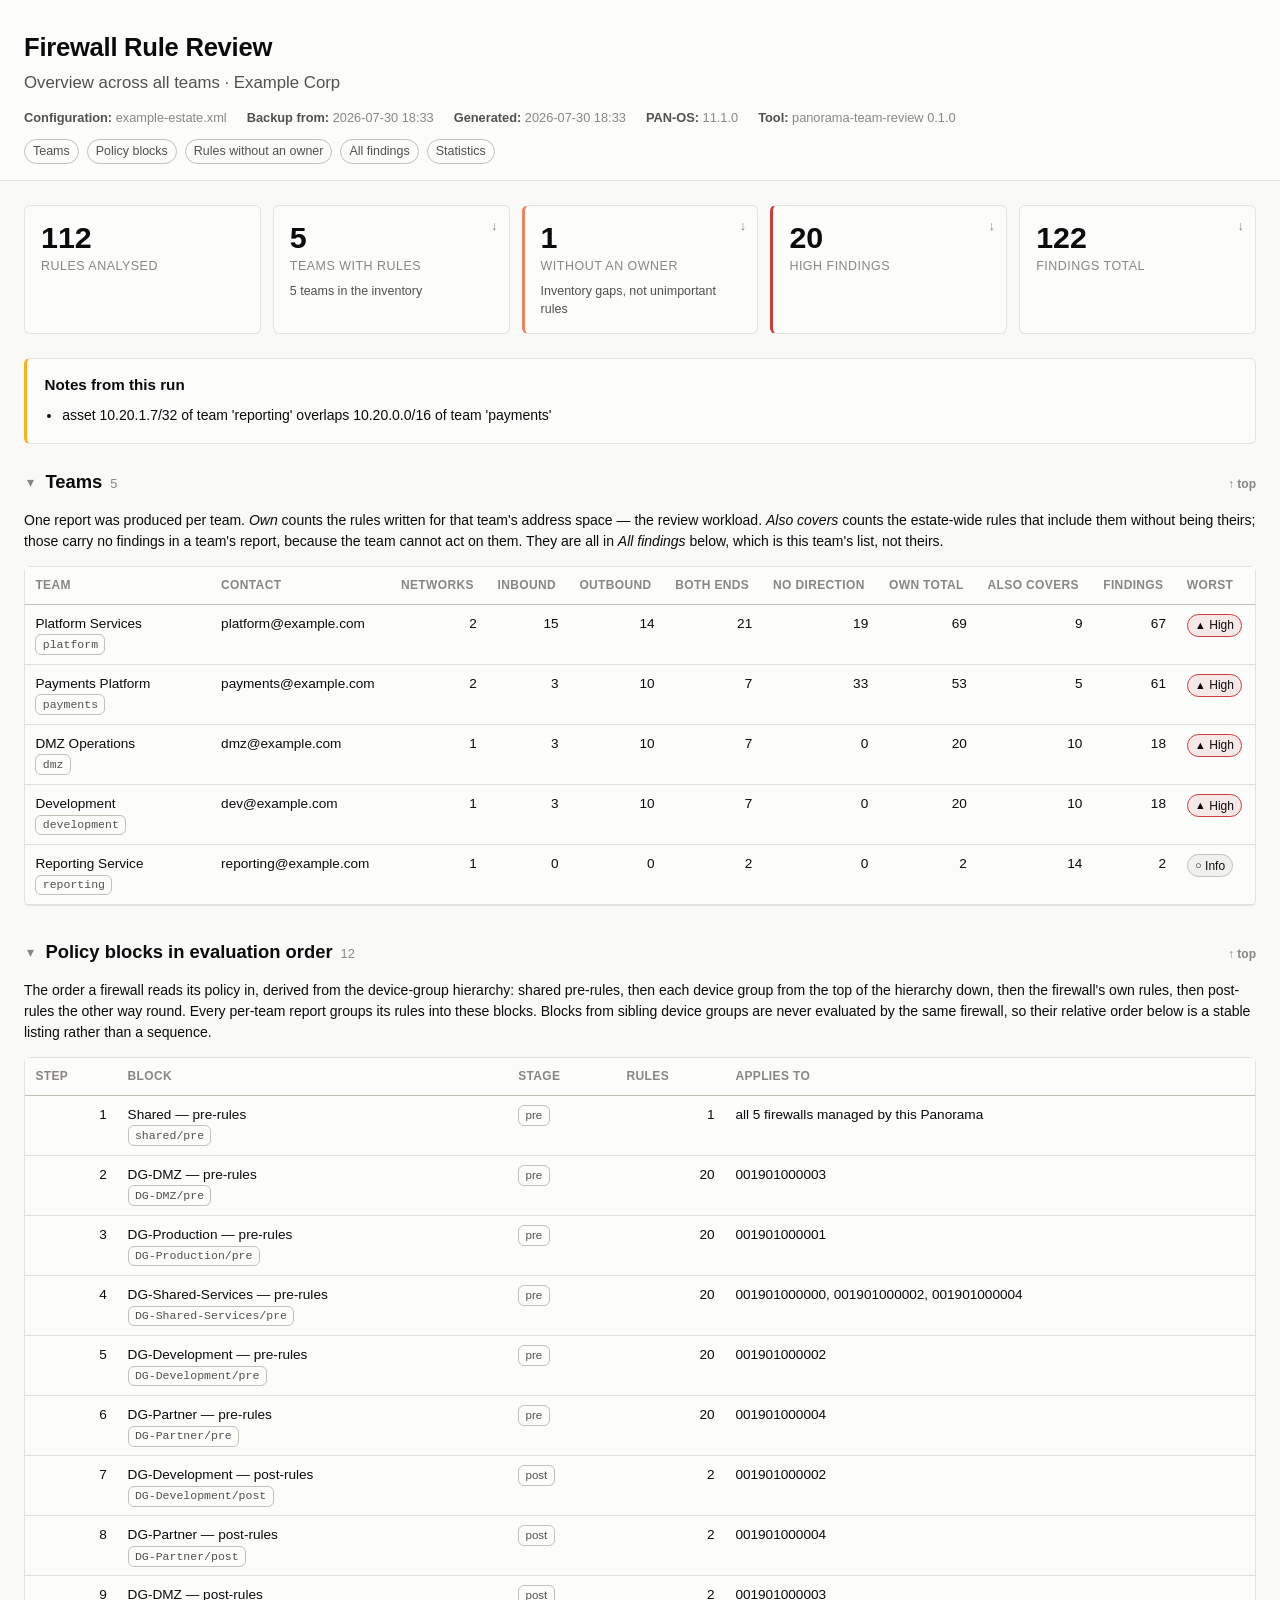
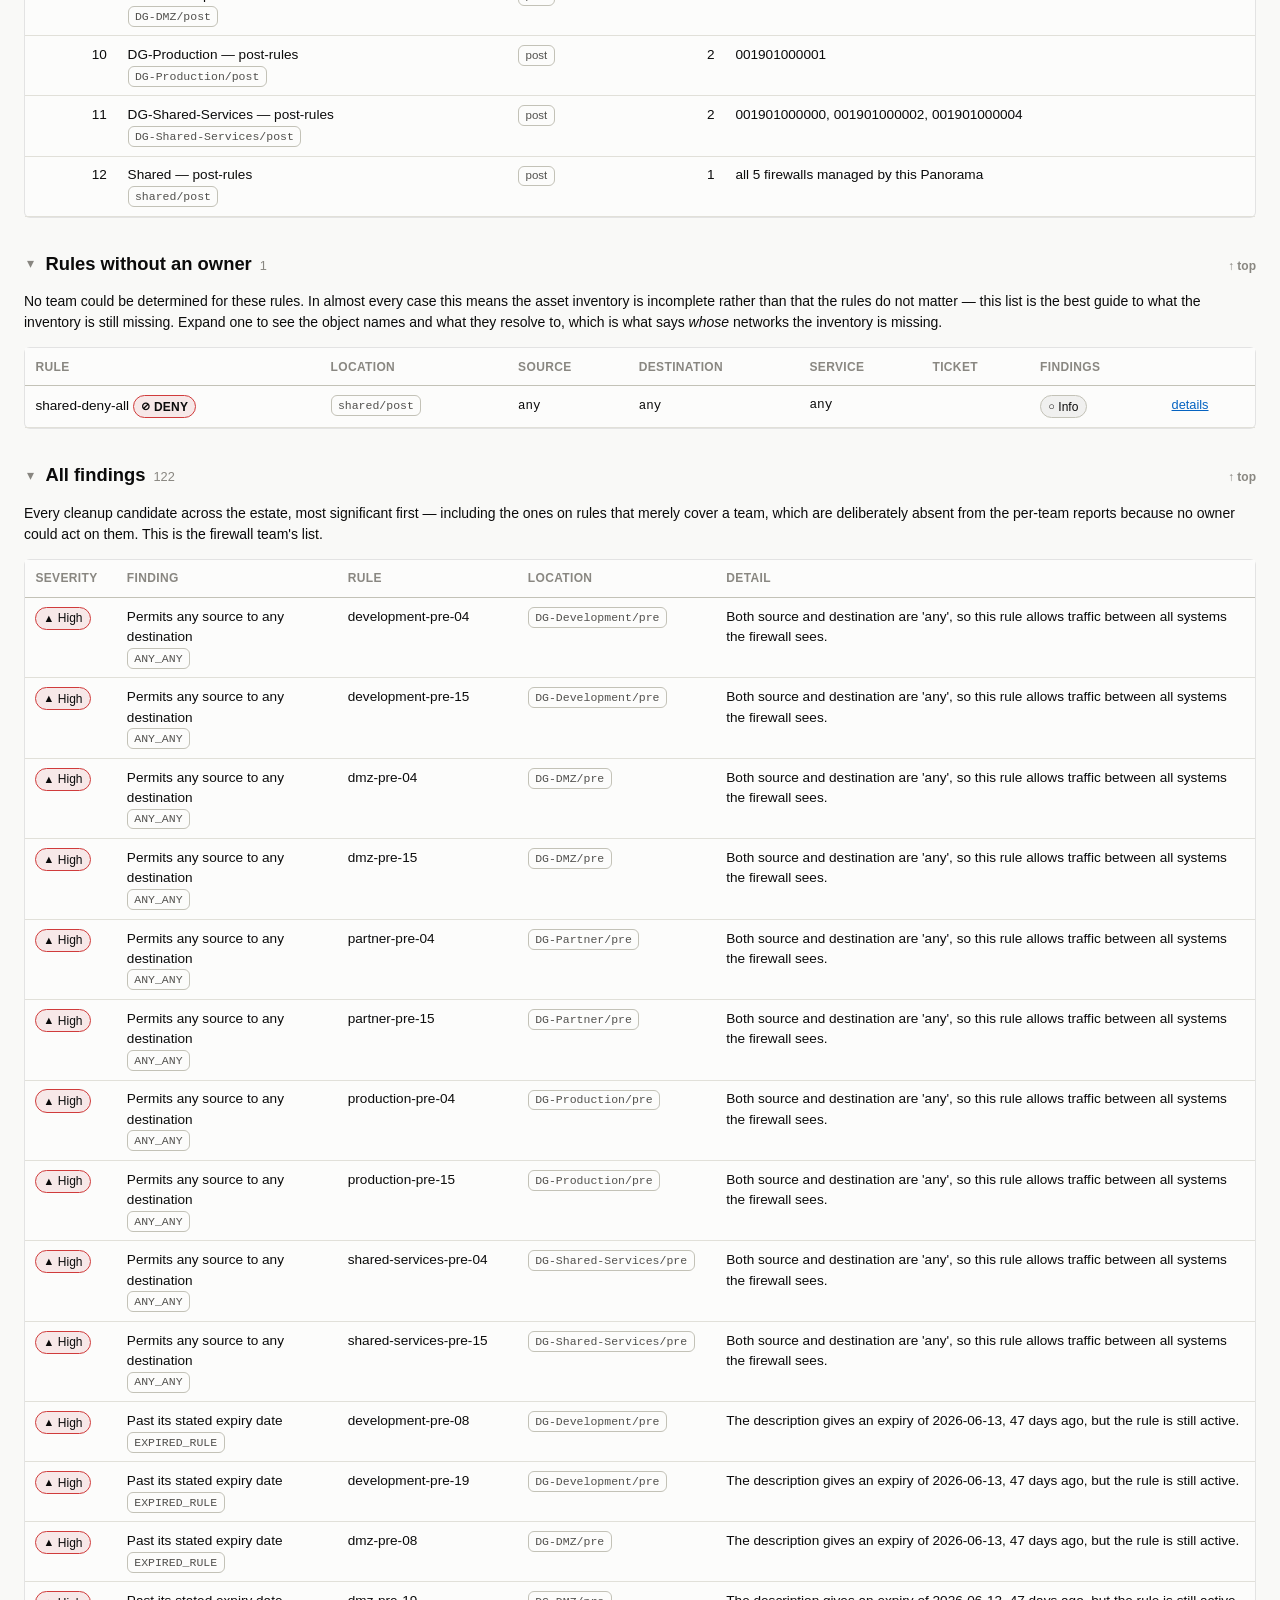
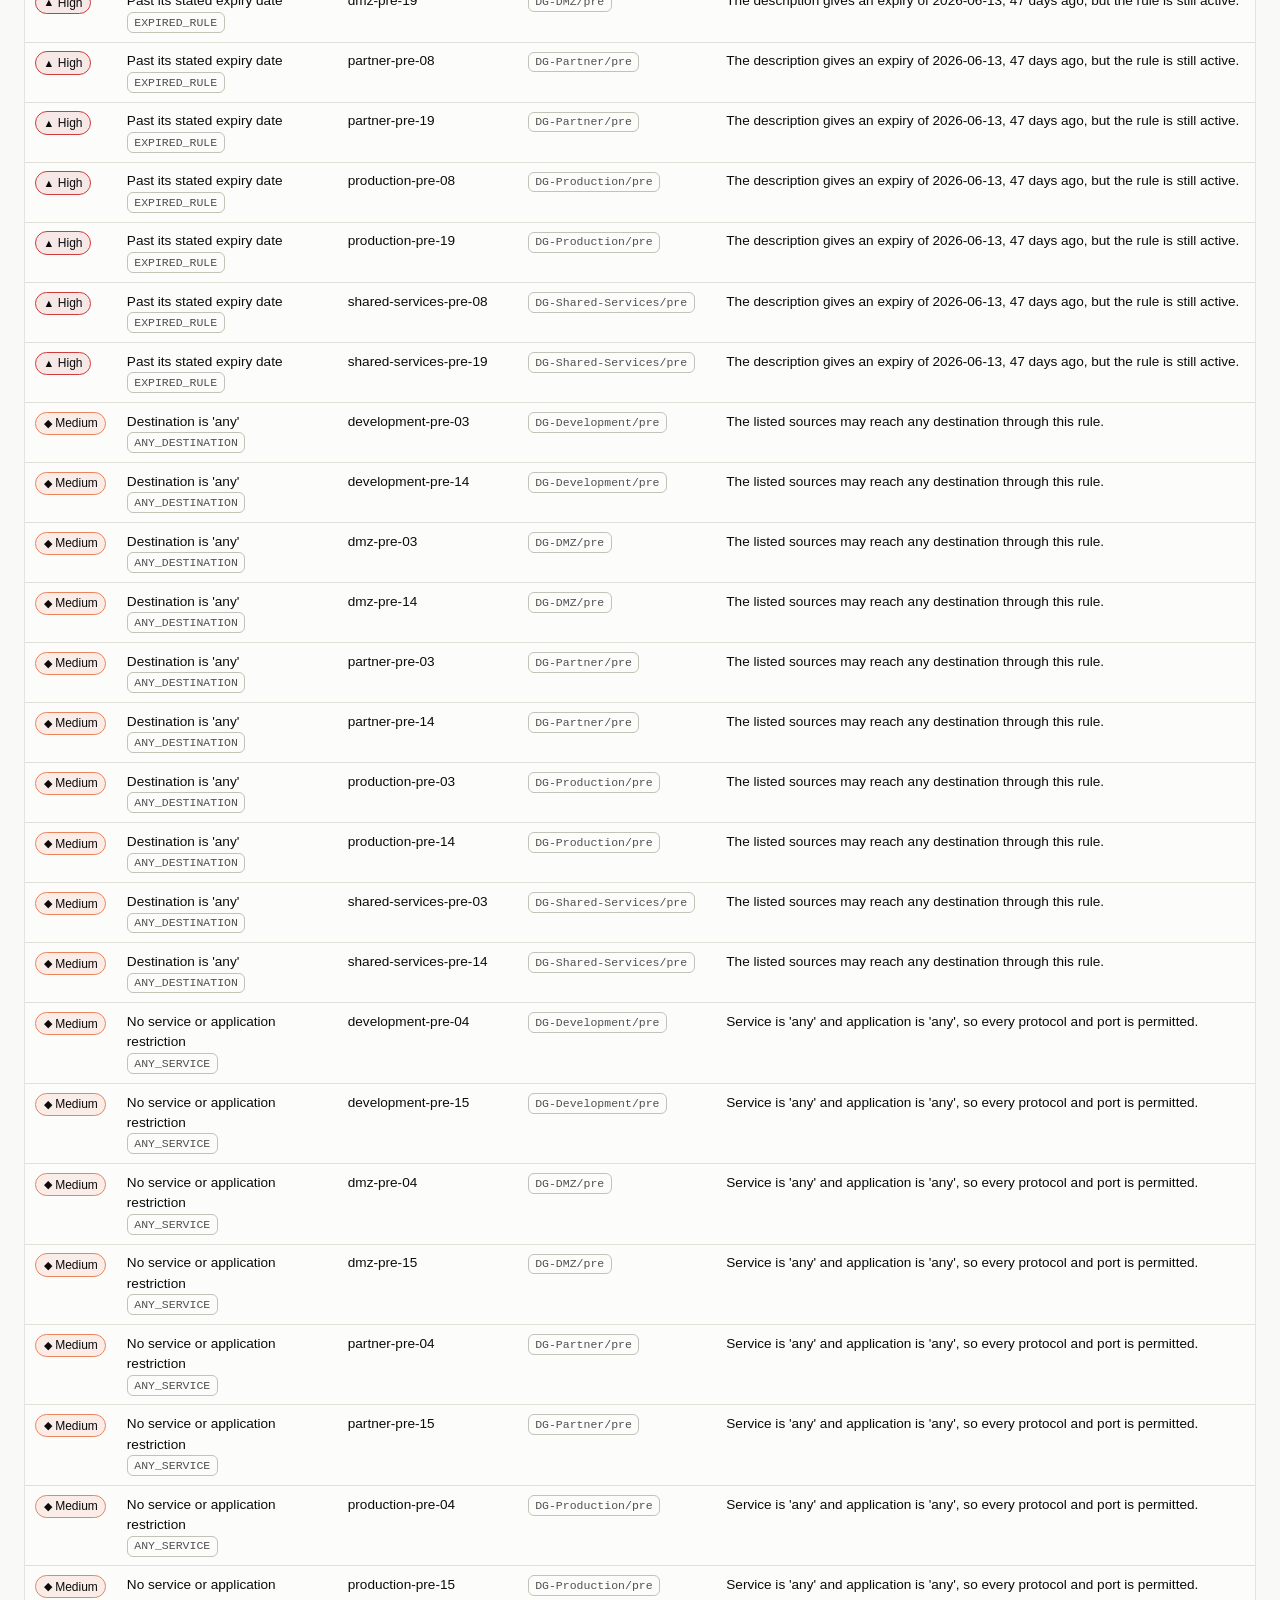
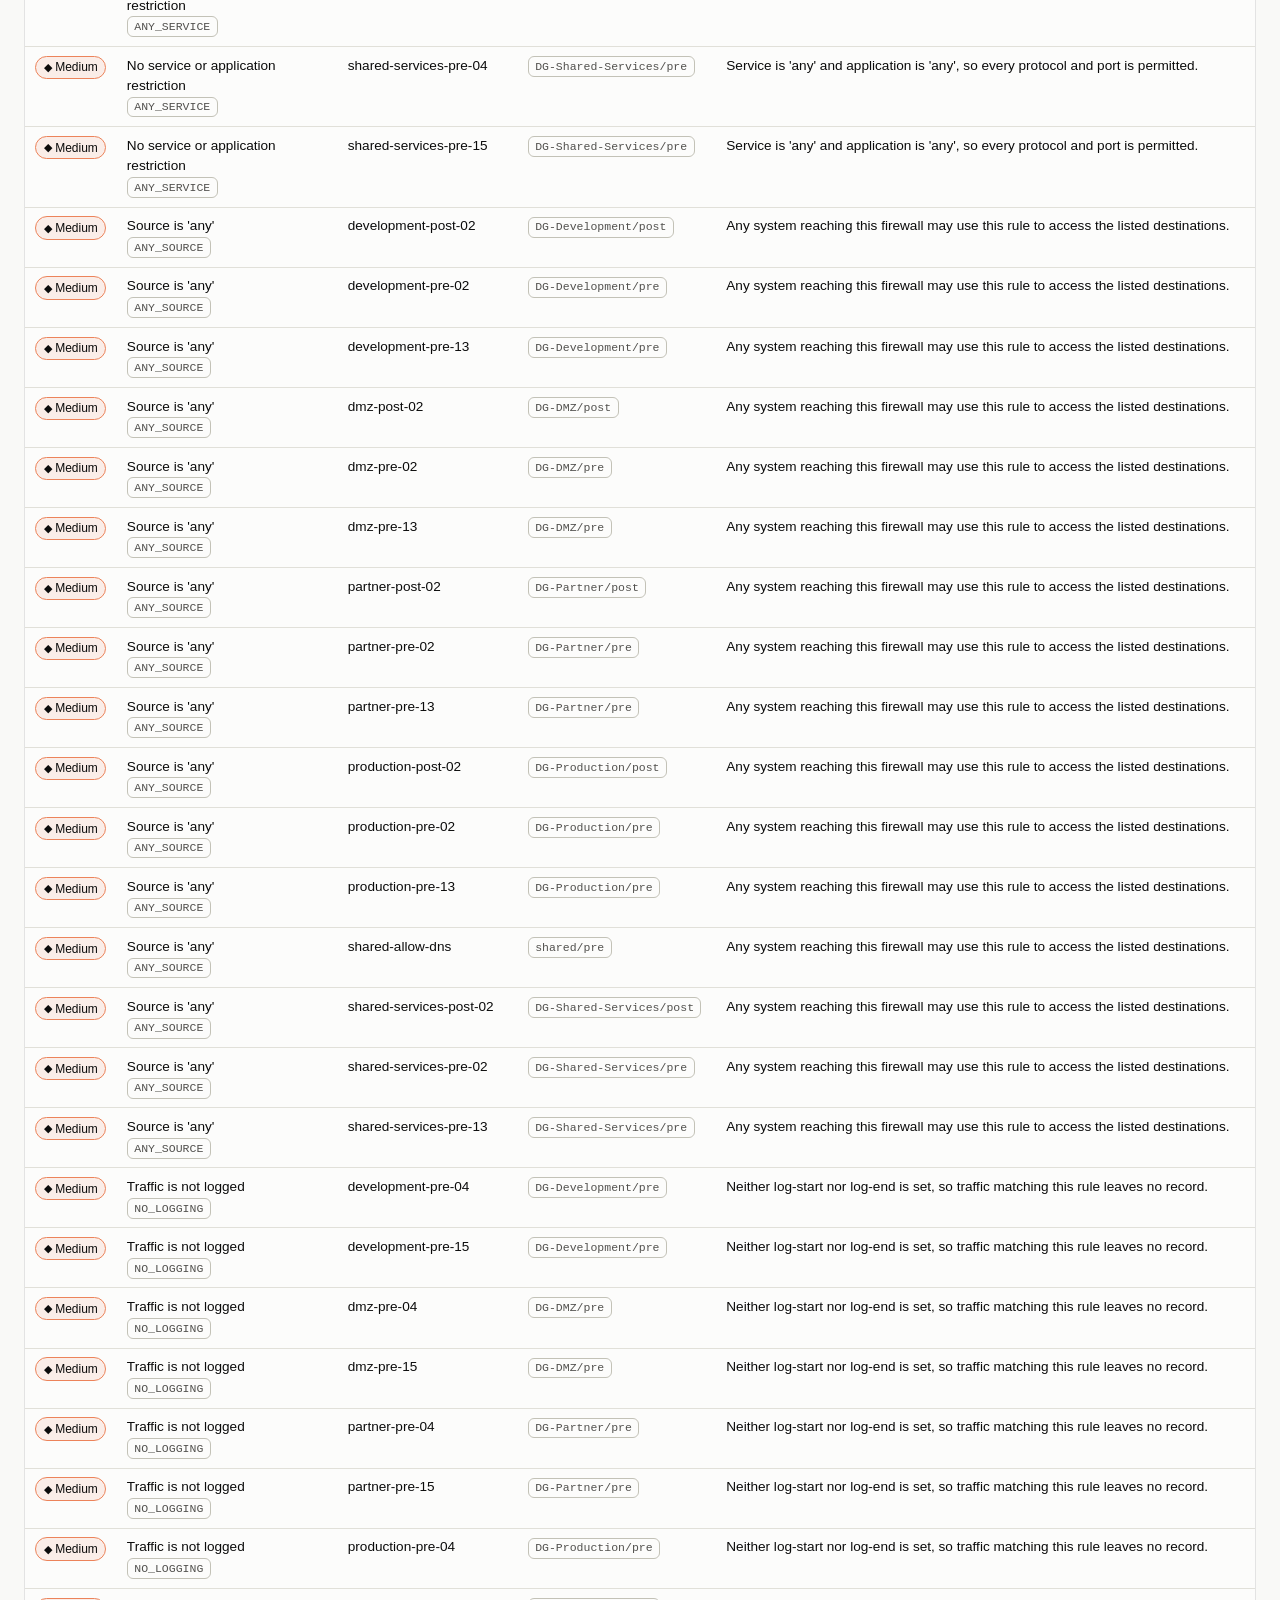
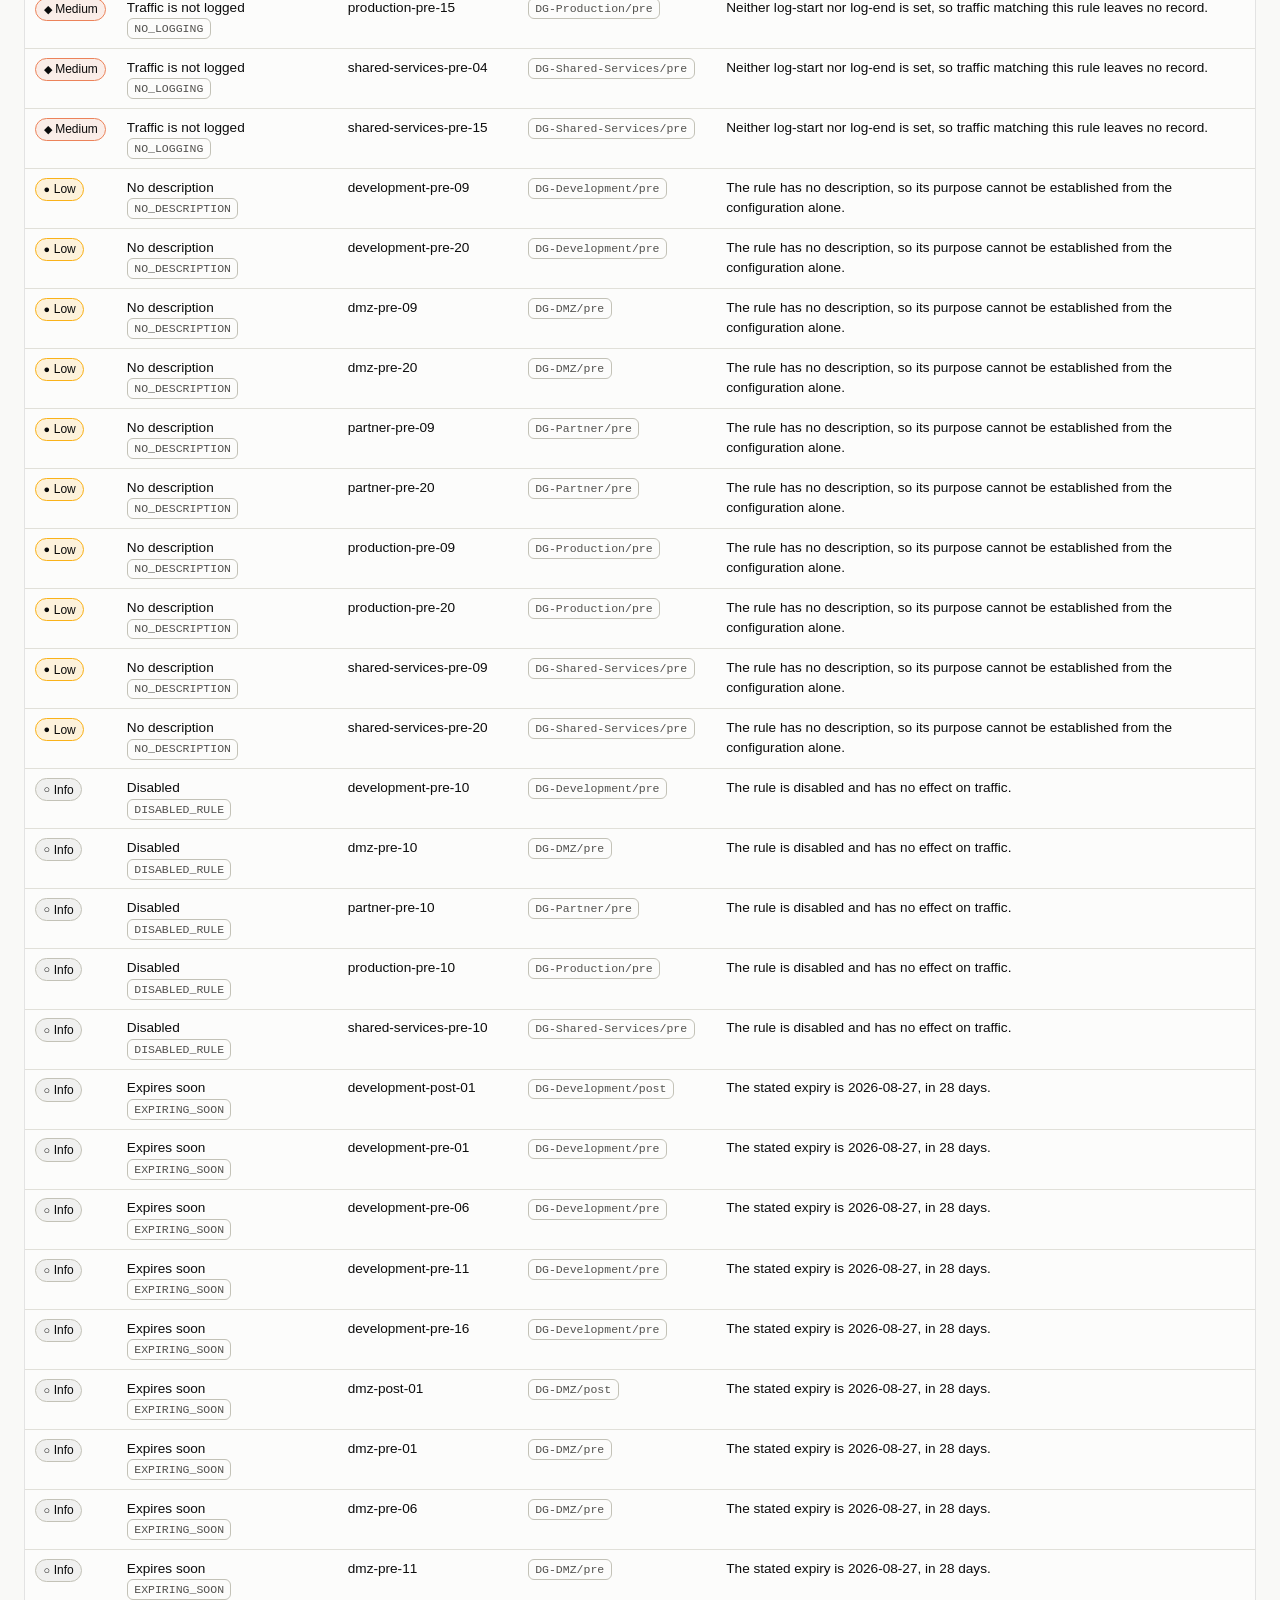
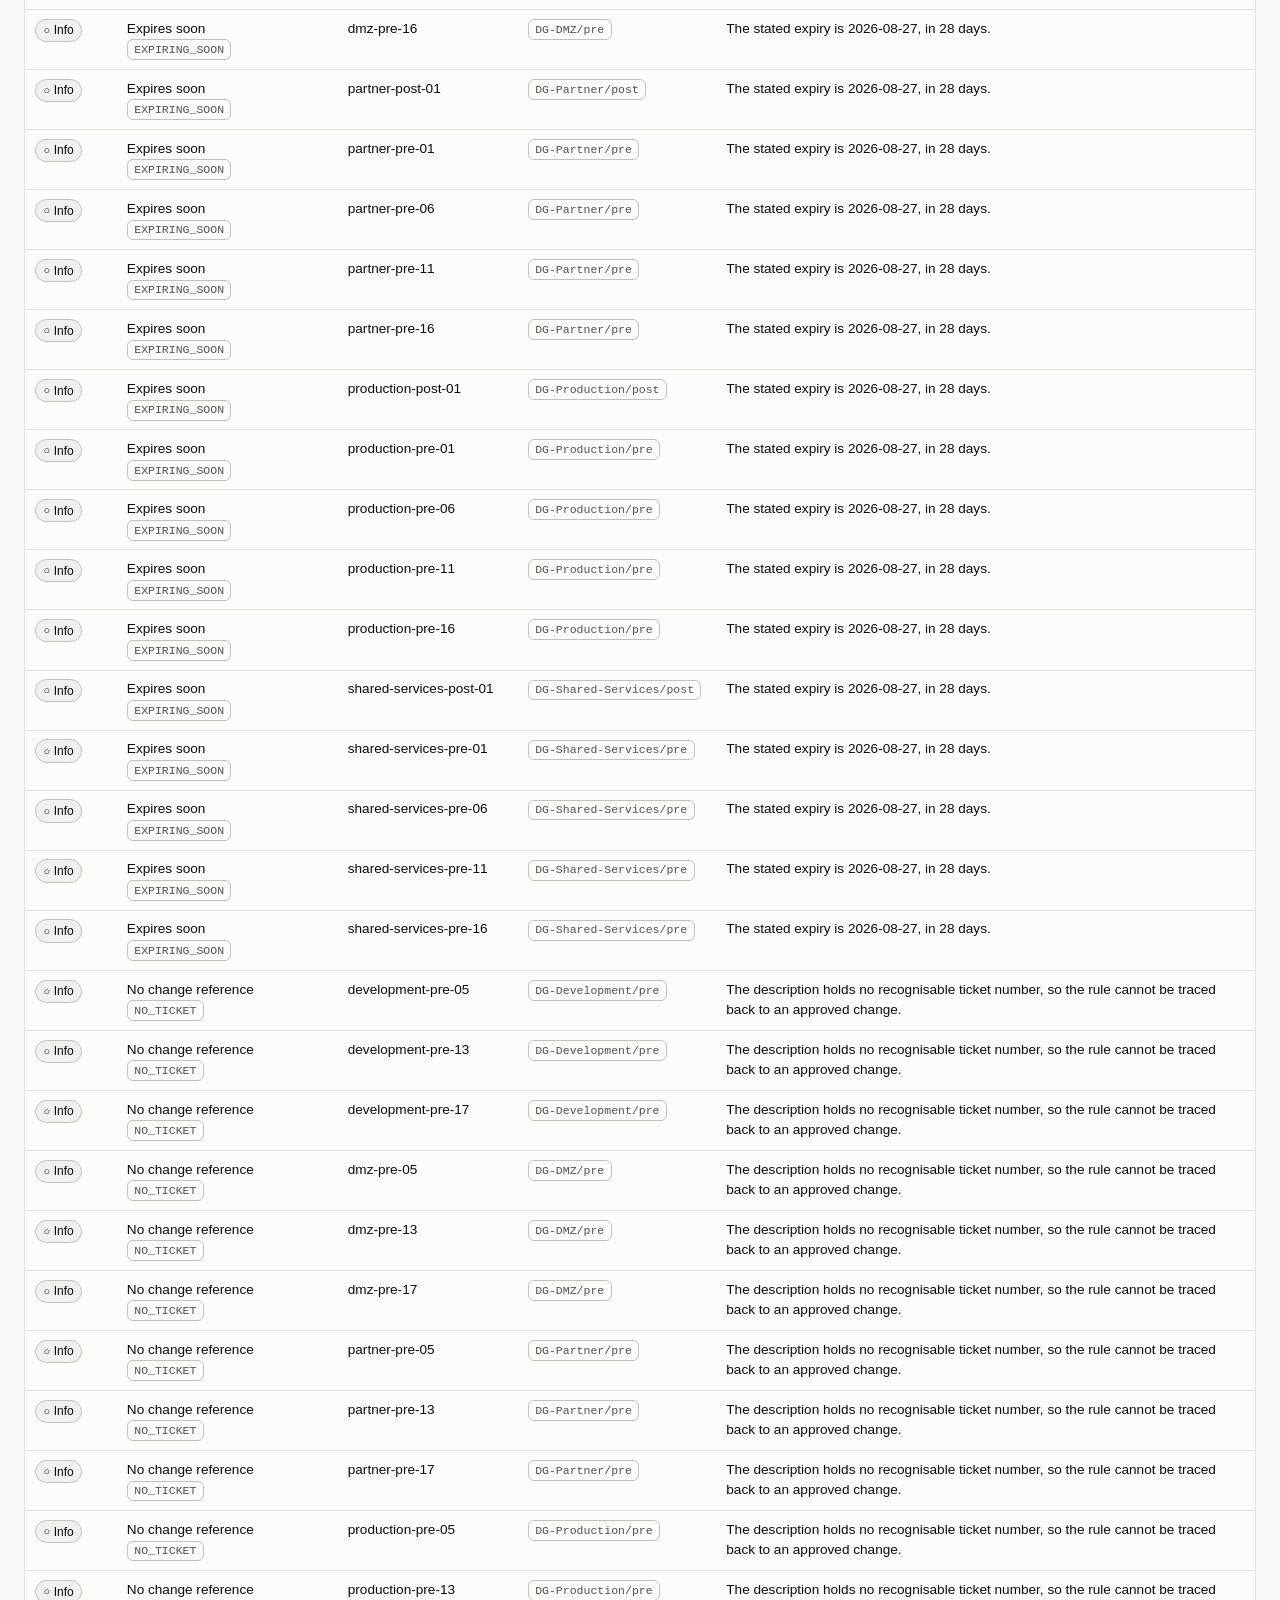
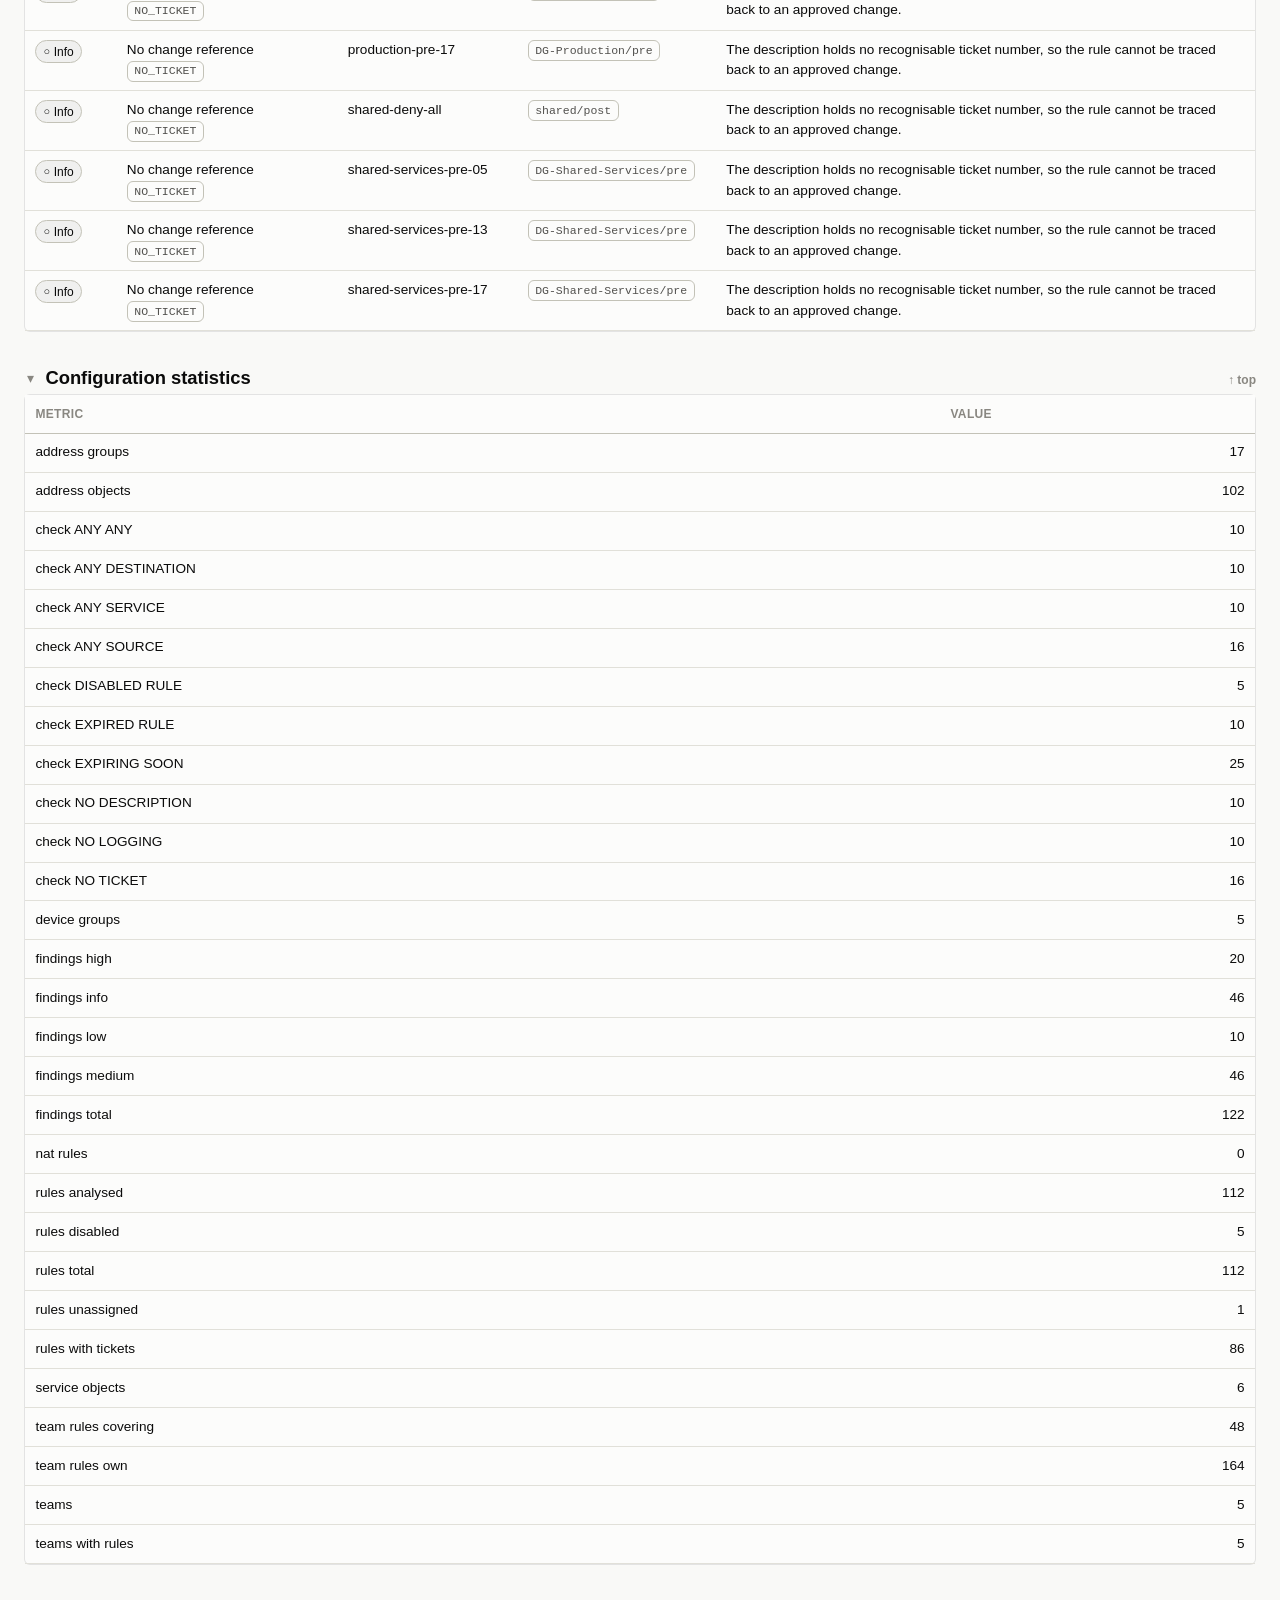
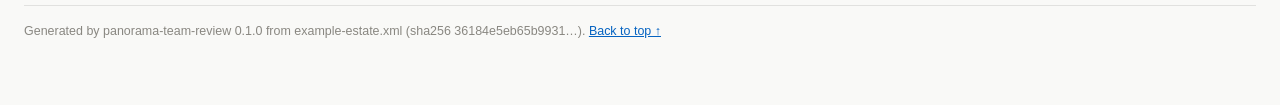
==== example/reports/00_OVERVIEW_all-teams.html @ 550eeb01 "Owner-centric firewall rule reviews from offline PAN-OS backups Firewall rule reviews fail for a pre" ====
<!doctype html>
<html lang="en">
<head>
<meta charset="utf-8">
<meta name="viewport" content="width=device-width, initial-scale=1">
<title>Firewall Rule Review — Overview across all teams</title>
<style>/* Report styling.
 *
 * Colour is used for status only, never as the sole carrier of meaning: every
 * severity and direction badge pairs its colour with an icon and a word, so the
 * report stays readable in greyscale print, in forced-colours mode, and for
 * readers with colour vision deficiency.
 *
 * Status steps and ink tokens follow a validated palette; both light and dark
 * are stepped deliberately rather than flipped.
 */

:root {
  --surface: #fcfcfb;
  --plane: #f9f9f7;
  --ink: #0b0b0b;
  --ink-secondary: #52514e;
  --ink-muted: #898781;
  --grid: #e1e0d9;
  --baseline: #c3c2b7;
  --border: rgba(11, 11, 11, 0.10);

  --status-critical: #d03b3b;
  --status-serious: #ec835a;
  --status-warning: #fab219;
  --status-good: #0ca30c;

  --tint-critical: rgba(208, 59, 59, 0.10);
  --tint-serious: rgba(236, 131, 90, 0.12);
  --tint-warning: rgba(250, 178, 25, 0.14);
  --tint-neutral: rgba(137, 135, 129, 0.10);

  --accent: #1f3864;
  --link: #0563c1;

  --radius: 6px;
  --gap: 1rem;
}

/* Dark mode is a deliberate second set of steps, not an inversion of the first.
 *
 * The same complete set is applied twice: once for viewers whose system asks
 * for dark, and once for viewers who pressed the theme button. Both must carry
 * *every* token -- an earlier version listed only the surfaces here, which left
 * the light-surface status tints on a dark background where they were nearly
 * invisible.
 *
 * The :not([data-theme="light"]) guard is what lets the button override a dark
 * system preference; without it the toggle would only work in one direction. */
@media (prefers-color-scheme: dark) {
  :root:not([data-theme="light"]) {
    --surface: #1a1a19;
    --plane: #0d0d0d;
    --ink: #ffffff;
    --ink-secondary: #c3c2b7;
    --ink-muted: #898781;
    --grid: #2c2c2a;
    --baseline: #383835;
    --border: rgba(255, 255, 255, 0.10);
    --tint-critical: rgba(208, 59, 59, 0.22);
    --tint-serious: rgba(236, 131, 90, 0.20);
    --tint-warning: rgba(250, 178, 25, 0.18);
    --tint-neutral: rgba(195, 194, 183, 0.10);
    --accent: #93b4ea;
    --link: #7fb4f5;
  }
}

:root[data-theme="dark"] {
  --surface: #1a1a19;
  --plane: #0d0d0d;
  --ink: #ffffff;
  --ink-secondary: #c3c2b7;
  --ink-muted: #898781;
  --grid: #2c2c2a;
  --baseline: #383835;
  --border: rgba(255, 255, 255, 0.10);
  --tint-critical: rgba(208, 59, 59, 0.22);
  --tint-serious: rgba(236, 131, 90, 0.20);
  --tint-warning: rgba(250, 178, 25, 0.18);
  --tint-neutral: rgba(195, 194, 183, 0.10);
  --accent: #93b4ea;
  --link: #7fb4f5;
}

* { box-sizing: border-box; }

body {
  margin: 0;
  padding: 0 0 4rem;
  background: var(--plane);
  color: var(--ink);
  font-family: -apple-system, BlinkMacSystemFont, "Segoe UI", "Noto Sans", Helvetica, Arial, sans-serif;
  font-size: 14px;
  line-height: 1.5;
}

.wrap {
  max-width: 1500px;
  margin: 0 auto;
  padding: 0 1.5rem;
}

/* --- header ------------------------------------------------------------- */

/* The header stays at the top of the window. Once a three-hundred-row table
 * has scrolled the title away there is nothing left saying whose report this
 * is, which matters most when several are open side by side. It shrinks to one
 * line as soon as the page moves, so the cost is a few pixels rather than a
 * banner permanently occupying a fifth of the screen. */
header.report {
  position: sticky;
  top: 0;
  z-index: 30;
  background: var(--surface);
  border-bottom: 1px solid var(--border);
  padding: 1.75rem 0 1rem;
  margin-bottom: 1.5rem;
  transition: padding 0.15s ease;
}

header.report h1 {
  margin: 0 0 0.25rem;
  font-size: 1.6rem;
  letter-spacing: -0.01em;
  transition: font-size 0.15s ease;
}

header.report .subject {
  font-size: 1.05rem;
  color: var(--ink-secondary);
  margin-bottom: 0.75rem;
}

header.report.compact { padding: 0.5rem 0 0.4rem; }
header.report.compact h1 { font-size: 1rem; display: inline; margin-right: 0.6rem; }
header.report.compact .subject { display: inline; font-size: 0.9rem; margin-bottom: 0; }
header.report.compact .provenance { display: none; }
header.report.compact nav.jump { margin-top: 0.35rem; }

.provenance {
  font-size: 0.8rem;
  color: var(--ink-muted);
  display: flex;
  flex-wrap: wrap;
  gap: 0.25rem 1.25rem;
}

.provenance b { font-weight: 600; color: var(--ink-secondary); }

/* --- jump navigation ----------------------------------------------------- */

nav.jump {
  display: flex;
  flex-wrap: wrap;
  gap: 0.3rem 0.5rem;
  margin-top: 0.75rem;
}

nav.jump a {
  font-size: 0.78rem;
  padding: 0.15rem 0.5rem;
  border: 1px solid var(--baseline);
  border-radius: 999px;
  text-decoration: none;
  color: var(--ink-secondary);
  white-space: nowrap;
}

nav.jump a:hover { border-color: var(--accent); color: var(--accent); }

/* Anchors have to clear the sticky header, or a jump link lands with its
 * heading hidden behind it. */
section.block, h2.part { scroll-margin-top: calc(var(--header-h, 5rem) + 1rem); }

/* --- stat tiles --------------------------------------------------------- */

.tiles {
  display: grid;
  grid-template-columns: repeat(auto-fit, minmax(150px, 1fr));
  gap: 0.75rem;
  margin-bottom: 1.5rem;
}

.tile {
  background: var(--surface);
  border: 1px solid var(--border);
  border-radius: var(--radius);
  padding: 0.9rem 1rem;
  position: relative;
  display: block;
}

/* A tile that counts something links to the section holding it. */
a.tile { text-decoration: none; color: inherit; }
a.tile:hover { border-color: var(--accent); }
a.tile:hover .value { color: var(--accent); }

.tile-go {
  position: absolute;
  top: 0.6rem;
  right: 0.7rem;
  font-size: 0.8rem;
  color: var(--ink-muted);
}

a.tile:hover .tile-go { color: var(--accent); }

.tile .value {
  font-size: 1.9rem;
  font-weight: 600;
  line-height: 1.1;
  font-variant-numeric: tabular-nums;
}

.tile .label {
  font-size: 0.78rem;
  color: var(--ink-muted);
  text-transform: uppercase;
  letter-spacing: 0.04em;
  margin-top: 0.2rem;
}

.tile .hint { font-size: 0.78rem; color: var(--ink-secondary); margin-top: 0.35rem; }
.tile.critical { border-left: 3px solid var(--status-critical); }
.tile.serious  { border-left: 3px solid var(--status-serious); }

/* --- callouts ----------------------------------------------------------- */

.callout {
  background: var(--surface);
  border: 1px solid var(--border);
  border-left: 3px solid var(--accent);
  border-radius: var(--radius);
  padding: 0.9rem 1.1rem;
  margin-bottom: 1.5rem;
}

.callout h2 { margin: 0 0 0.5rem; font-size: 0.95rem; }
.callout ul { margin: 0.3rem 0 0; padding-left: 1.1rem; }
.callout li { margin-bottom: 0.2rem; }
.callout.warn { border-left-color: var(--status-warning); }

/* --- controls ----------------------------------------------------------- */

/* Deliberately not sticky. The row worth keeping on screen while reading a
 * three-hundred-row table is the one naming the columns, not the filter box --
 * a filter is set once and then left alone, and two stacked bars eat the space
 * the table header needs. */
.controls {
  z-index: 20;
  background: var(--plane);
  padding: 0.75rem 0;
  border-bottom: 1px solid var(--border);
  display: flex;
  flex-wrap: wrap;
  gap: 0.5rem;
  align-items: center;
  margin-bottom: 1rem;
}

.controls input[type="search"] {
  flex: 1 1 260px;
  min-width: 200px;
  padding: 0.45rem 0.7rem;
  border: 1px solid var(--baseline);
  border-radius: var(--radius);
  background: var(--surface);
  color: var(--ink);
  font-size: 0.9rem;
}

.controls button {
  padding: 0.4rem 0.75rem;
  border: 1px solid var(--baseline);
  border-radius: var(--radius);
  background: var(--surface);
  color: var(--ink-secondary);
  cursor: pointer;
  font-size: 0.85rem;
}

.controls button[aria-pressed="true"] {
  background: var(--accent);
  border-color: var(--accent);
  color: #fff;
}

.controls .spacer { flex: 1 1 auto; }
.controls .count { font-size: 0.85rem; color: var(--ink-muted); }

/* --- parts -------------------------------------------------------------- */

/* The report is split into two parts that ask different things of the reader:
 * rules that are the team's to decide on, and rules that merely cover them.
 * The heading has to be unmistakably heavier than a section heading, or the
 * distinction reads as one more table among the others. */

h2.part {
  font-size: 1.35rem;
  margin: 2.5rem 0 0.15rem;
  padding-top: 1.1rem;
  border-top: 2px solid var(--baseline);
  display: flex;
  align-items: baseline;
  gap: 0.5rem;
}

p.part-lede {
  color: var(--ink-secondary);
  font-size: 0.95rem;
  margin: 0 0 1.25rem;
}

/* --- sections and tables ------------------------------------------------ */

section.block { margin-bottom: 2rem; }

section.block > h2 {
  font-size: 1.15rem;
  margin: 0 0 0.15rem;
  display: flex;
  align-items: baseline;
  gap: 0.5rem;
}

/* --- collapsible sections ------------------------------------------------ */

h2.section-head {
  display: flex;
  align-items: baseline;
  gap: 0.5rem;
  font-size: 1.15rem;
  margin: 0 0 0.15rem;
}

button.collapse {
  background: none;
  border: none;
  color: var(--ink-muted);
  cursor: pointer;
  padding: 0 0.2rem;
  font-size: 0.9rem;
  line-height: 1;
  align-self: center;
}

button.collapse:hover { color: var(--ink); }
.chevron { display: inline-block; transition: transform 0.15s ease; }
h2.section-head.collapsed .chevron { transform: rotate(-90deg); }

.section-title { flex: 0 1 auto; }

a.to-top {
  margin-left: auto;
  font-size: 0.75rem;
  color: var(--ink-muted);
  text-decoration: none;
  white-space: nowrap;
}

a.to-top:hover { color: var(--accent); }

section.block > .lede {
  color: var(--ink-secondary);
  font-size: 0.88rem;
  margin: 0 0 0.75rem;
}

.count-badge {
  font-size: 0.8rem;
  font-weight: 500;
  color: var(--ink-muted);
  font-variant-numeric: tabular-nums;
}

/* No overflow, and that is the whole point.
 *
 * `overflow-x: auto` forces `overflow-y` to `auto` as well, which makes this
 * element a scroll container -- and a sticky table header sticks to its nearest
 * scroll container, not to the window. Since this box has no height limit it
 * never scrolls vertically, so the header row had nothing to stick to and
 * scrolled away with the rest of the table. Leaving the page as the scrollport
 * is what makes the column names stay put.
 *
 * A rule table compresses to about 995px before its cells stop wrapping.
 * Narrower than that the page itself scrolls sideways, which is the deliberate
 * choice: an earlier version handed the overflow back to this element below
 * 1080px, and every reader in a half-width window or at 175% zoom lost the
 * column names without being told why. Keeping them is worth a horizontal
 * scrollbar on a window too narrow for the table anyway. */
.table-scroll {
  background: var(--surface);
  border: 1px solid var(--border);
  border-radius: var(--radius);
}

/* The asset and object lists sit above the rules, where they answer "is this
 * report even about the right networks?" -- but an inventory generated from a
 * network plan runs to hundreds of entries, and at full height it becomes a
 * wall the reader has to scroll past before reaching a single rule. Capping it
 * keeps the whole list available and the page navigable. This one *is* its own
 * scrollport, so its header sticks to the top of the box instead. */
.table-scroll.capped { max-height: 26rem; overflow-y: auto; }

/* Wide content must not push the page sideways *above* the width at which the
 * table stops fitting, so the wrapper is allowed to shrink with it. */
.wrap { min-width: 0; }

table {
  width: 100%;
  border-collapse: collapse;
  font-size: 0.85rem;
}

/* The column names follow the reader down the table. --header-h is the height
 * of the sticky page header, measured by the page itself; without the offset
 * the header row would slide underneath it. It defaults to zero so that a page
 * with no sticky header of its own -- the cross-team overview -- pins the
 * column names to the top of the window rather than to thin air. */
thead th {
  position: sticky;
  top: var(--header-h, 0px);
  z-index: 5;
  background: var(--surface);
  text-align: left;
  font-weight: 600;
  font-size: 0.75rem;
  text-transform: uppercase;
  letter-spacing: 0.03em;
  color: var(--ink-muted);
  padding: 0.6rem 0.65rem;
  border-bottom: 1px solid var(--baseline);
  /* The line and the lift both matter. `border-collapse: collapse` hands the
   * bottom border to whichever cell wins the collapse, so a scrolled-under row
   * can take it and leave the header welded to the first line of data -- which
   * is exactly how it looked. The first shadow redraws the rule unconditionally;
   * the second casts the header over the rows passing beneath it, so it reads
   * as a bar floating above the table instead of a row inside it. */
  box-shadow: 0 1px 0 var(--baseline), 0 6px 8px -6px rgba(0, 0, 0, 0.25);
  white-space: nowrap;
}

/* Inside a box that scrolls on its own -- the capped lists, and every table
 * once the viewport is too narrow for the columns -- the header sticks to that
 * box, so the page-header offset would push it down over the first rows. */
.table-scroll.capped thead th { top: 0; }

tbody td {
  padding: 0.55rem 0.65rem;
  border-bottom: 1px solid var(--grid);
  vertical-align: top;
}

tbody tr.rule-row:hover { background: var(--tint-neutral); }
tbody tr.disabled td { color: var(--ink-muted); font-style: italic; }
tbody tr.detail-row > td { background: var(--plane); padding: 0.9rem 1rem; }

/* --- policy blocks ------------------------------------------------------ */

/* Rules are grouped into the blocks the firewall evaluates as a unit, in the
 * order it evaluates them. The heading row carries the block's position, the
 * firewalls it reaches, and how many rules it holds in total -- the last one
 * being what tells a reader that rules they are not shown sit between the
 * ones they are. */

tbody tr.scope-row > td {
  background: var(--plane);
  border-top: 2px solid var(--baseline);
  border-bottom: 1px solid var(--baseline);
  padding: 0.5rem 0.65rem;
  font-size: 0.82rem;
}

tbody tr.scope-row:first-child > td { border-top: none; }

.scope-step {
  display: inline-block;
  min-width: 1.4rem;
  height: 1.4rem;
  line-height: 1.4rem;
  text-align: center;
  border-radius: 999px;
  background: var(--accent);
  color: var(--surface);
  font-size: 0.72rem;
  font-weight: 600;
  margin-right: 0.5rem;
  font-variant-numeric: tabular-nums;
}

.scope-title { font-weight: 600; margin-right: 0.6rem; }
.scope-reach { color: var(--ink-secondary); margin-right: 0.6rem; }
.scope-count { color: var(--ink-muted); font-size: 0.78rem; }

td.pos {
  color: var(--ink-muted);
  font-size: 0.78rem;
  width: 3.5rem;
}

.why {
  margin-top: 0.6rem;
  padding-top: 0.5rem;
  border-top: 1px solid var(--grid);
  font-size: 0.8rem;
  color: var(--ink-secondary);
}

td.addr, td.svc {
  font-family: ui-monospace, SFMono-Regular, "SF Mono", Menlo, Consolas, monospace;
  font-size: 0.8rem;
  max-width: 340px;
  word-break: break-word;
}

/* --- object names, addresses behind them --------------------------------- */

/* A cell of resolved addresses is unreadable to everyone outside the network
 * team and is not what a change request cites. The object name leads; the
 * addresses live in the tooltip. The dotted underline is what says a tooltip
 * is there -- without it nobody hovers. */
td.objs {
  max-width: 320px;
  word-break: break-word;
  font-size: 0.82rem;
}

.named {
  border-bottom: 1px dotted var(--baseline);
  cursor: help;
}

.named:hover { border-bottom-color: var(--accent); color: var(--accent); }

.literal {
  font-family: ui-monospace, SFMono-Regular, "SF Mono", Menlo, Consolas, monospace;
  font-size: 0.78rem;
}

.more { color: var(--ink-muted); font-size: 0.78rem; }

td.name { font-weight: 500; min-width: 180px; }
td.num { text-align: right; font-variant-numeric: tabular-nums; white-space: nowrap; }

.toggle {
  background: none;
  border: none;
  color: var(--link);
  cursor: pointer;
  padding: 0;
  font-size: 0.8rem;
  text-decoration: underline;
}

/* --- badges: colour is always paired with an icon and a word ------------- */

.badge {
  display: inline-flex;
  align-items: center;
  gap: 0.3em;
  padding: 0.1rem 0.45rem;
  border-radius: 999px;
  font-size: 0.75rem;
  font-weight: 500;
  white-space: nowrap;
  border: 1px solid transparent;
}

.badge .icon { font-size: 0.9em; line-height: 1; }

.sev-high     { background: var(--tint-critical); border-color: var(--status-critical); }
.sev-medium   { background: var(--tint-serious);  border-color: var(--status-serious); }
.sev-low      { background: var(--tint-warning);  border-color: var(--status-warning); }
.sev-info     { background: var(--tint-neutral);  border-color: var(--baseline); }

/* A rule that blocks traffic must not read like one that permits it. This is
 * the one badge that is loud on purpose. */
.action-block {
  background: var(--tint-critical);
  border-color: var(--status-critical);
  font-weight: 600;
  text-transform: uppercase;
  letter-spacing: 0.02em;
}

.dir-inbound  { background: var(--tint-neutral); border-color: var(--baseline); }
.dir-outbound { background: var(--tint-neutral); border-color: var(--baseline); }
.dir-internal { background: var(--tint-neutral); border-color: var(--baseline); }
.dir-related  { background: var(--tint-neutral); border-color: var(--baseline); }

.pill {
  display: inline-block;
  padding: 0.05rem 0.4rem;
  border: 1px solid var(--baseline);
  border-radius: var(--radius);
  font-size: 0.72rem;
  color: var(--ink-secondary);
  margin-right: 0.25rem;
  white-space: nowrap;
}

.pill.mono { font-family: ui-monospace, Menlo, Consolas, monospace; }

a { color: var(--link); }
a.ticket { font-weight: 500; white-space: nowrap; }

/* --- detail panel ------------------------------------------------------- */

.detail-grid {
  display: grid;
  grid-template-columns: repeat(auto-fit, minmax(260px, 1fr));
  gap: 0.9rem 1.5rem;
}

.detail-grid dt {
  font-size: 0.72rem;
  text-transform: uppercase;
  letter-spacing: 0.03em;
  color: var(--ink-muted);
  margin-bottom: 0.15rem;
}

.detail-grid dd {
  margin: 0 0 0.6rem;
  font-size: 0.85rem;
  word-break: break-word;
}

.detail-grid dd.mono {
  font-family: ui-monospace, Menlo, Consolas, monospace;
  font-size: 0.8rem;
}

/* A rule description is a change log, one entry per line. Collapsing the line
 * breaks makes the ticket from one entry read as though it belonged to the
 * date of the next. */
.detail-grid dd.pre { white-space: pre-wrap; }

.finding-item {
  border-left: 3px solid var(--baseline);
  padding: 0.35rem 0 0.35rem 0.7rem;
  margin-bottom: 0.5rem;
}

.finding-item.high   { border-left-color: var(--status-critical); }
.finding-item.medium { border-left-color: var(--status-serious); }
.finding-item.low    { border-left-color: var(--status-warning); }

.finding-item .rec { color: var(--ink-secondary); font-size: 0.82rem; }

.empty {
  padding: 1.1rem;
  text-align: center;
  color: var(--ink-muted);
  background: var(--surface);
  border: 1px dashed var(--baseline);
  border-radius: var(--radius);
  font-size: 0.88rem;
}

footer.report {
  margin-top: 2.5rem;
  padding-top: 1rem;
  border-top: 1px solid var(--border);
  font-size: 0.78rem;
  color: var(--ink-muted);
}

.hidden { display: none !important; }

@media print {
  .controls, .toggle { display: none !important; }
  body { background: #fff; color: #000; font-size: 10pt; }
  .table-scroll { overflow: visible; border: none; }
  tbody tr { page-break-inside: avoid; }
  section.block { page-break-before: auto; }
}
</style>
</head>
<body>
<a id="top"></a>

<header class="report" id="page-header">
  <div class="wrap">
    <h1>Firewall Rule Review</h1>
    <div class="subject">Overview across all teams · Example Corp</div>
    <div class="provenance">
      <span><b>Configuration:</b> example-estate.xml</span>
<span><b>Backup from:</b> 2026-07-30 18:33</span>      <span><b>Generated:</b> 2026-07-30 18:33</span>
<span><b>PAN-OS:</b> 11.1.0</span>      <span><b>Tool:</b> panorama-team-review 0.1.0</span>
    </div>

    <nav class="jump" aria-label="Sections of this report">
      <a href="#s-teams">Teams</a>
<a href="#s-scopes">Policy blocks</a><a href="#s-unassigned">Rules without an owner</a><a href="#s-findings">All findings</a>      <a href="#s-stats">Statistics</a>
    </nav>
  </div>
</header>

<div class="wrap">

  <div class="tiles">
    <div class="tile ">
  <div class="value">112</div>
  <div class="label">Rules analysed</div>
</div>

    <a class="tile " href="#s-teams">
  <div class="value">5</div>
  <div class="label">Teams with rules</div>
<div class="hint">5 teams in the inventory</div>  <span class="tile-go" aria-hidden="true">↓</span>
</a>

    <a class="tile serious" href="#s-unassigned">
  <div class="value">1</div>
  <div class="label">Without an owner</div>
<div class="hint">Inventory gaps, not unimportant rules</div>  <span class="tile-go" aria-hidden="true">↓</span>
</a>

    <a class="tile critical" href="#s-findings">
  <div class="value">20</div>
  <div class="label">High findings</div>
  <span class="tile-go" aria-hidden="true">↓</span>
</a>

    <a class="tile " href="#s-findings">
  <div class="value">122</div>
  <div class="label">Findings total</div>
  <span class="tile-go" aria-hidden="true">↓</span>
</a>

  </div>

  <div class="callout warn">
    <h2>Notes from this run</h2>
    <ul><li>asset 10.20.1.7/32 of team &#39;reporting&#39; overlaps 10.20.0.0/16 of team &#39;payments&#39;</li></ul>
  </div>

  <section class="block" id="s-teams">
    <h2 class="section-head">
  <button class="collapse" data-collapse="teams" aria-expanded="true"
          aria-controls="s-teams" title="Collapse or expand this section">
    <span class="chevron" aria-hidden="true">▾</span>
  </button>
  <span class="section-title">Teams</span>
<span class="count-badge">5</span>  <a class="to-top" href="#top" title="Back to the top of the report">↑ top</a>
</h2>

    <div class="collapsible" data-body="teams">
      <p class="lede">
        One report was produced per team. <em>Own</em> counts the rules written for that team's
        address space — the review workload. <em>Also covers</em> counts the estate-wide rules that
        include them without being theirs; those carry no findings in a team's report, because the
        team cannot act on them. They are all in <em>All findings</em> below, which is this team's
        list, not theirs.
      </p>
      <div class="table-scroll">
        <table>
          <thead><tr>
            <th>Team</th><th>Contact</th><th>Networks</th>
            <th class="num">Inbound</th><th class="num">Outbound</th><th class="num">Both ends</th>
            <th class="num">No direction</th><th class="num">Own total</th>
            <th class="num">Also covers</th><th class="num">Findings</th><th>Worst</th>
          </tr></thead>
          <tbody>
            <tr>
              <td class="name">Platform Services<br><span class="pill mono">platform</span></td>
              <td>platform@example.com</td>
              <td class="num">2</td>
              <td class="num">15</td>
              <td class="num">14</td>
              <td class="num">21</td>
              <td class="num">19</td>
              <td class="num">69</td>
              <td class="num">9</td>
              <td class="num">67</td>
              <td><span class="badge sev-high"><span class="icon" aria-hidden="true">▲</span>High</span>              </td>
            </tr>
            <tr>
              <td class="name">Payments Platform<br><span class="pill mono">payments</span></td>
              <td>payments@example.com</td>
              <td class="num">2</td>
              <td class="num">3</td>
              <td class="num">10</td>
              <td class="num">7</td>
              <td class="num">33</td>
              <td class="num">53</td>
              <td class="num">5</td>
              <td class="num">61</td>
              <td><span class="badge sev-high"><span class="icon" aria-hidden="true">▲</span>High</span>              </td>
            </tr>
            <tr>
              <td class="name">DMZ Operations<br><span class="pill mono">dmz</span></td>
              <td>dmz@example.com</td>
              <td class="num">1</td>
              <td class="num">3</td>
              <td class="num">10</td>
              <td class="num">7</td>
              <td class="num">0</td>
              <td class="num">20</td>
              <td class="num">10</td>
              <td class="num">18</td>
              <td><span class="badge sev-high"><span class="icon" aria-hidden="true">▲</span>High</span>              </td>
            </tr>
            <tr>
              <td class="name">Development<br><span class="pill mono">development</span></td>
              <td>dev@example.com</td>
              <td class="num">1</td>
              <td class="num">3</td>
              <td class="num">10</td>
              <td class="num">7</td>
              <td class="num">0</td>
              <td class="num">20</td>
              <td class="num">10</td>
              <td class="num">18</td>
              <td><span class="badge sev-high"><span class="icon" aria-hidden="true">▲</span>High</span>              </td>
            </tr>
            <tr>
              <td class="name">Reporting Service<br><span class="pill mono">reporting</span></td>
              <td>reporting@example.com</td>
              <td class="num">1</td>
              <td class="num">0</td>
              <td class="num">0</td>
              <td class="num">2</td>
              <td class="num">0</td>
              <td class="num">2</td>
              <td class="num">14</td>
              <td class="num">2</td>
              <td><span class="badge sev-info"><span class="icon" aria-hidden="true">○</span>Info</span>              </td>
            </tr>
          </tbody>
        </table>
      </div>
    </div>
  </section>

  <section class="block" id="s-scopes">
    <h2 class="section-head">
  <button class="collapse" data-collapse="scopes" aria-expanded="true"
          aria-controls="s-scopes" title="Collapse or expand this section">
    <span class="chevron" aria-hidden="true">▾</span>
  </button>
  <span class="section-title">Policy blocks in evaluation order</span>
<span class="count-badge">12</span>  <a class="to-top" href="#top" title="Back to the top of the report">↑ top</a>
</h2>

    <div class="collapsible" data-body="scopes">
      <p class="lede">
        The order a firewall reads its policy in, derived from the device-group hierarchy: shared
        pre-rules, then each device group from the top of the hierarchy down, then the firewall's
        own rules, then post-rules the other way round. Every per-team report groups its rules into
        these blocks. Blocks from sibling device groups are never evaluated by the same firewall,
        so their relative order below is a stable listing rather than a sequence.
      </p>
      <div class="table-scroll">
        <table>
          <thead><tr><th class="num">Step</th><th>Block</th><th>Stage</th><th class="num">Rules</th><th>Applies to</th></tr></thead>
          <tbody>
            <tr>
              <td class="num">1</td>
              <td class="name">Shared — pre-rules<br><span class="pill mono">shared/pre</span></td>
              <td><span class="pill">pre</span></td>
              <td class="num">1</td>
              <td>all 5 firewalls managed by this Panorama</td>
            </tr>
            <tr>
              <td class="num">2</td>
              <td class="name">DG-DMZ — pre-rules<br><span class="pill mono">DG-DMZ/pre</span></td>
              <td><span class="pill">pre</span></td>
              <td class="num">20</td>
              <td>001901000003</td>
            </tr>
            <tr>
              <td class="num">3</td>
              <td class="name">DG-Production — pre-rules<br><span class="pill mono">DG-Production/pre</span></td>
              <td><span class="pill">pre</span></td>
              <td class="num">20</td>
              <td>001901000001</td>
            </tr>
            <tr>
              <td class="num">4</td>
              <td class="name">DG-Shared-Services — pre-rules<br><span class="pill mono">DG-Shared-Services/pre</span></td>
              <td><span class="pill">pre</span></td>
              <td class="num">20</td>
              <td>001901000000, 001901000002, 001901000004</td>
            </tr>
            <tr>
              <td class="num">5</td>
              <td class="name">DG-Development — pre-rules<br><span class="pill mono">DG-Development/pre</span></td>
              <td><span class="pill">pre</span></td>
              <td class="num">20</td>
              <td>001901000002</td>
            </tr>
            <tr>
              <td class="num">6</td>
              <td class="name">DG-Partner — pre-rules<br><span class="pill mono">DG-Partner/pre</span></td>
              <td><span class="pill">pre</span></td>
              <td class="num">20</td>
              <td>001901000004</td>
            </tr>
            <tr>
              <td class="num">7</td>
              <td class="name">DG-Development — post-rules<br><span class="pill mono">DG-Development/post</span></td>
              <td><span class="pill">post</span></td>
              <td class="num">2</td>
              <td>001901000002</td>
            </tr>
            <tr>
              <td class="num">8</td>
              <td class="name">DG-Partner — post-rules<br><span class="pill mono">DG-Partner/post</span></td>
              <td><span class="pill">post</span></td>
              <td class="num">2</td>
              <td>001901000004</td>
            </tr>
            <tr>
              <td class="num">9</td>
              <td class="name">DG-DMZ — post-rules<br><span class="pill mono">DG-DMZ/post</span></td>
              <td><span class="pill">post</span></td>
              <td class="num">2</td>
              <td>001901000003</td>
            </tr>
            <tr>
              <td class="num">10</td>
              <td class="name">DG-Production — post-rules<br><span class="pill mono">DG-Production/post</span></td>
              <td><span class="pill">post</span></td>
              <td class="num">2</td>
              <td>001901000001</td>
            </tr>
            <tr>
              <td class="num">11</td>
              <td class="name">DG-Shared-Services — post-rules<br><span class="pill mono">DG-Shared-Services/post</span></td>
              <td><span class="pill">post</span></td>
              <td class="num">2</td>
              <td>001901000000, 001901000002, 001901000004</td>
            </tr>
            <tr>
              <td class="num">12</td>
              <td class="name">Shared — post-rules<br><span class="pill mono">shared/post</span></td>
              <td><span class="pill">post</span></td>
              <td class="num">1</td>
              <td>all 5 firewalls managed by this Panorama</td>
            </tr>
          </tbody>
        </table>
      </div>
    </div>
  </section>

  <section class="block" id="s-unassigned">
    <h2 class="section-head">
  <button class="collapse" data-collapse="unassigned" aria-expanded="true"
          aria-controls="s-unassigned" title="Collapse or expand this section">
    <span class="chevron" aria-hidden="true">▾</span>
  </button>
  <span class="section-title">Rules without an owner</span>
<span class="count-badge">1</span>  <a class="to-top" href="#top" title="Back to the top of the report">↑ top</a>
</h2>

    <div class="collapsible" data-body="unassigned">
      <p class="lede">
        No team could be determined for these rules. In almost every case this means the asset
        inventory is incomplete rather than that the rules do not matter — this list is the best
        guide to what the inventory is still missing. Expand one to see the object names and what
        they resolve to, which is what says <em>whose</em> networks the inventory is missing.
      </p>
      <div class="table-scroll">
        <table>
          <thead><tr>
            <th>Rule</th><th>Location</th><th>Source</th><th>Destination</th>
            <th>Service</th><th>Ticket</th><th>Findings</th><th></th>
          </tr></thead>
          <tbody>
            <tr class="rule-row" data-index="u0">
              <td class="name">shared-deny-all <span class="badge action-block"><span class="icon" aria-hidden="true">⊘</span>deny</span>              </td>
              <td><span class="pill mono">shared/post</span></td>
              <td class="objs"><span class="literal">any</span></td>
              <td class="objs"><span class="literal">any</span></td>
              <td class="svc">any</td>
              <td></td>
              <td><span class="badge sev-info"><span class="icon" aria-hidden="true">○</span>Info</span> </td>
              <td><button class="toggle" data-toggle="u0" aria-expanded="false">details</button></td>
            </tr>
            <tr class="detail-row hidden" data-detail="u0">
              <td colspan="8"><dl class="detail-grid">
  <div>
    <dt>Source objects</dt>
    <dd class="mono">any</dd>
    <dt>Source resolves to</dt>
    <dd class="mono">any</dd>
  </div>
  <div>
    <dt>Destination objects</dt>
    <dd class="mono">any</dd>
    <dt>Destination resolves to</dt>
    <dd class="mono">any</dd>
  </div>
  <div>
    <dt>Zones</dt>
    <dd class="mono">any &rarr; any</dd>
    <dt>Service / ports</dt>
    <dd class="mono">any</dd>
    <dt>Applications</dt>
    <dd class="mono">any</dd>
  </div>
  <div>
    <dt>Action</dt>
    <dd><span class="badge action-block"><span class="icon" aria-hidden="true">⊘</span>deny</span> traffic does not pass</dd>
    <dt>Logging</dt>
    <dd>enabled</dd>
    <dt>Where it sits</dt>
    <dd>shared/post, position 1</dd>
  </div>
</dl>

<dl class="detail-grid"><div style="grid-column: 1 / -1">
  <dt>Description as configured</dt><dd class="pre">Explicit catch-all deny</dd>
</div></dl>



<div style="margin-top:0.6rem">
  <div class="finding-item info">
    <span class="badge sev-info"><span class="icon" aria-hidden="true">○</span>Info</span> <strong>No change reference</strong>
    <span class="pill mono">NO_TICKET</span>
    <div>The description holds no recognisable ticket number, so the rule cannot be traced back to an approved change.</div>
<div class="rec">Suggested action: Add the ticket reference to the description.</div>  </div>
</div>

</td>
            </tr>
          </tbody>
        </table>
      </div>
    </div>
  </section>

  <section class="block" id="s-findings">
    <h2 class="section-head">
  <button class="collapse" data-collapse="findings" aria-expanded="true"
          aria-controls="s-findings" title="Collapse or expand this section">
    <span class="chevron" aria-hidden="true">▾</span>
  </button>
  <span class="section-title">All findings</span>
<span class="count-badge">122</span>  <a class="to-top" href="#top" title="Back to the top of the report">↑ top</a>
</h2>

    <div class="collapsible" data-body="findings">
      <p class="lede">
        Every cleanup candidate across the estate, most significant first — including the ones on
        rules that merely cover a team, which are deliberately absent from the per-team reports
        because no owner could act on them. This is the firewall team's list.
      </p>
      <div class="table-scroll">
        <table>
          <thead><tr><th>Severity</th><th>Finding</th><th>Rule</th><th>Location</th><th>Detail</th></tr></thead>
          <tbody>
            <tr>
              <td><span class="badge sev-high"><span class="icon" aria-hidden="true">▲</span>High</span></td>
              <td>Permits any source to any destination<br><span class="pill mono">ANY_ANY</span></td>
              <td class="name">development-pre-04</td>
              <td><span class="pill mono">DG-Development/pre</span></td>
              <td>Both source and destination are &#39;any&#39;, so this rule allows traffic between all systems the firewall sees.</td>
            </tr>
            <tr>
              <td><span class="badge sev-high"><span class="icon" aria-hidden="true">▲</span>High</span></td>
              <td>Permits any source to any destination<br><span class="pill mono">ANY_ANY</span></td>
              <td class="name">development-pre-15</td>
              <td><span class="pill mono">DG-Development/pre</span></td>
              <td>Both source and destination are &#39;any&#39;, so this rule allows traffic between all systems the firewall sees.</td>
            </tr>
            <tr>
              <td><span class="badge sev-high"><span class="icon" aria-hidden="true">▲</span>High</span></td>
              <td>Permits any source to any destination<br><span class="pill mono">ANY_ANY</span></td>
              <td class="name">dmz-pre-04</td>
              <td><span class="pill mono">DG-DMZ/pre</span></td>
              <td>Both source and destination are &#39;any&#39;, so this rule allows traffic between all systems the firewall sees.</td>
            </tr>
            <tr>
              <td><span class="badge sev-high"><span class="icon" aria-hidden="true">▲</span>High</span></td>
              <td>Permits any source to any destination<br><span class="pill mono">ANY_ANY</span></td>
              <td class="name">dmz-pre-15</td>
              <td><span class="pill mono">DG-DMZ/pre</span></td>
              <td>Both source and destination are &#39;any&#39;, so this rule allows traffic between all systems the firewall sees.</td>
            </tr>
            <tr>
              <td><span class="badge sev-high"><span class="icon" aria-hidden="true">▲</span>High</span></td>
              <td>Permits any source to any destination<br><span class="pill mono">ANY_ANY</span></td>
              <td class="name">partner-pre-04</td>
              <td><span class="pill mono">DG-Partner/pre</span></td>
              <td>Both source and destination are &#39;any&#39;, so this rule allows traffic between all systems the firewall sees.</td>
            </tr>
            <tr>
              <td><span class="badge sev-high"><span class="icon" aria-hidden="true">▲</span>High</span></td>
              <td>Permits any source to any destination<br><span class="pill mono">ANY_ANY</span></td>
              <td class="name">partner-pre-15</td>
              <td><span class="pill mono">DG-Partner/pre</span></td>
              <td>Both source and destination are &#39;any&#39;, so this rule allows traffic between all systems the firewall sees.</td>
            </tr>
            <tr>
              <td><span class="badge sev-high"><span class="icon" aria-hidden="true">▲</span>High</span></td>
              <td>Permits any source to any destination<br><span class="pill mono">ANY_ANY</span></td>
              <td class="name">production-pre-04</td>
              <td><span class="pill mono">DG-Production/pre</span></td>
              <td>Both source and destination are &#39;any&#39;, so this rule allows traffic between all systems the firewall sees.</td>
            </tr>
            <tr>
              <td><span class="badge sev-high"><span class="icon" aria-hidden="true">▲</span>High</span></td>
              <td>Permits any source to any destination<br><span class="pill mono">ANY_ANY</span></td>
              <td class="name">production-pre-15</td>
              <td><span class="pill mono">DG-Production/pre</span></td>
              <td>Both source and destination are &#39;any&#39;, so this rule allows traffic between all systems the firewall sees.</td>
            </tr>
            <tr>
              <td><span class="badge sev-high"><span class="icon" aria-hidden="true">▲</span>High</span></td>
              <td>Permits any source to any destination<br><span class="pill mono">ANY_ANY</span></td>
              <td class="name">shared-services-pre-04</td>
              <td><span class="pill mono">DG-Shared-Services/pre</span></td>
              <td>Both source and destination are &#39;any&#39;, so this rule allows traffic between all systems the firewall sees.</td>
            </tr>
            <tr>
              <td><span class="badge sev-high"><span class="icon" aria-hidden="true">▲</span>High</span></td>
              <td>Permits any source to any destination<br><span class="pill mono">ANY_ANY</span></td>
              <td class="name">shared-services-pre-15</td>
              <td><span class="pill mono">DG-Shared-Services/pre</span></td>
              <td>Both source and destination are &#39;any&#39;, so this rule allows traffic between all systems the firewall sees.</td>
            </tr>
            <tr>
              <td><span class="badge sev-high"><span class="icon" aria-hidden="true">▲</span>High</span></td>
              <td>Past its stated expiry date<br><span class="pill mono">EXPIRED_RULE</span></td>
              <td class="name">development-pre-08</td>
              <td><span class="pill mono">DG-Development/pre</span></td>
              <td>The description gives an expiry of 2026-06-13, 47 days ago, but the rule is still active.</td>
            </tr>
            <tr>
              <td><span class="badge sev-high"><span class="icon" aria-hidden="true">▲</span>High</span></td>
              <td>Past its stated expiry date<br><span class="pill mono">EXPIRED_RULE</span></td>
              <td class="name">development-pre-19</td>
              <td><span class="pill mono">DG-Development/pre</span></td>
              <td>The description gives an expiry of 2026-06-13, 47 days ago, but the rule is still active.</td>
            </tr>
            <tr>
              <td><span class="badge sev-high"><span class="icon" aria-hidden="true">▲</span>High</span></td>
              <td>Past its stated expiry date<br><span class="pill mono">EXPIRED_RULE</span></td>
              <td class="name">dmz-pre-08</td>
              <td><span class="pill mono">DG-DMZ/pre</span></td>
              <td>The description gives an expiry of 2026-06-13, 47 days ago, but the rule is still active.</td>
            </tr>
            <tr>
              <td><span class="badge sev-high"><span class="icon" aria-hidden="true">▲</span>High</span></td>
              <td>Past its stated expiry date<br><span class="pill mono">EXPIRED_RULE</span></td>
              <td class="name">dmz-pre-19</td>
              <td><span class="pill mono">DG-DMZ/pre</span></td>
              <td>The description gives an expiry of 2026-06-13, 47 days ago, but the rule is still active.</td>
            </tr>
            <tr>
              <td><span class="badge sev-high"><span class="icon" aria-hidden="true">▲</span>High</span></td>
              <td>Past its stated expiry date<br><span class="pill mono">EXPIRED_RULE</span></td>
              <td class="name">partner-pre-08</td>
              <td><span class="pill mono">DG-Partner/pre</span></td>
              <td>The description gives an expiry of 2026-06-13, 47 days ago, but the rule is still active.</td>
            </tr>
            <tr>
              <td><span class="badge sev-high"><span class="icon" aria-hidden="true">▲</span>High</span></td>
              <td>Past its stated expiry date<br><span class="pill mono">EXPIRED_RULE</span></td>
              <td class="name">partner-pre-19</td>
              <td><span class="pill mono">DG-Partner/pre</span></td>
              <td>The description gives an expiry of 2026-06-13, 47 days ago, but the rule is still active.</td>
            </tr>
            <tr>
              <td><span class="badge sev-high"><span class="icon" aria-hidden="true">▲</span>High</span></td>
              <td>Past its stated expiry date<br><span class="pill mono">EXPIRED_RULE</span></td>
              <td class="name">production-pre-08</td>
              <td><span class="pill mono">DG-Production/pre</span></td>
              <td>The description gives an expiry of 2026-06-13, 47 days ago, but the rule is still active.</td>
            </tr>
            <tr>
              <td><span class="badge sev-high"><span class="icon" aria-hidden="true">▲</span>High</span></td>
              <td>Past its stated expiry date<br><span class="pill mono">EXPIRED_RULE</span></td>
              <td class="name">production-pre-19</td>
              <td><span class="pill mono">DG-Production/pre</span></td>
              <td>The description gives an expiry of 2026-06-13, 47 days ago, but the rule is still active.</td>
            </tr>
            <tr>
              <td><span class="badge sev-high"><span class="icon" aria-hidden="true">▲</span>High</span></td>
              <td>Past its stated expiry date<br><span class="pill mono">EXPIRED_RULE</span></td>
              <td class="name">shared-services-pre-08</td>
              <td><span class="pill mono">DG-Shared-Services/pre</span></td>
              <td>The description gives an expiry of 2026-06-13, 47 days ago, but the rule is still active.</td>
            </tr>
            <tr>
              <td><span class="badge sev-high"><span class="icon" aria-hidden="true">▲</span>High</span></td>
              <td>Past its stated expiry date<br><span class="pill mono">EXPIRED_RULE</span></td>
              <td class="name">shared-services-pre-19</td>
              <td><span class="pill mono">DG-Shared-Services/pre</span></td>
              <td>The description gives an expiry of 2026-06-13, 47 days ago, but the rule is still active.</td>
            </tr>
            <tr>
              <td><span class="badge sev-medium"><span class="icon" aria-hidden="true">◆</span>Medium</span></td>
              <td>Destination is &#39;any&#39;<br><span class="pill mono">ANY_DESTINATION</span></td>
              <td class="name">development-pre-03</td>
              <td><span class="pill mono">DG-Development/pre</span></td>
              <td>The listed sources may reach any destination through this rule.</td>
            </tr>
            <tr>
              <td><span class="badge sev-medium"><span class="icon" aria-hidden="true">◆</span>Medium</span></td>
              <td>Destination is &#39;any&#39;<br><span class="pill mono">ANY_DESTINATION</span></td>
              <td class="name">development-pre-14</td>
              <td><span class="pill mono">DG-Development/pre</span></td>
              <td>The listed sources may reach any destination through this rule.</td>
            </tr>
            <tr>
              <td><span class="badge sev-medium"><span class="icon" aria-hidden="true">◆</span>Medium</span></td>
              <td>Destination is &#39;any&#39;<br><span class="pill mono">ANY_DESTINATION</span></td>
              <td class="name">dmz-pre-03</td>
              <td><span class="pill mono">DG-DMZ/pre</span></td>
              <td>The listed sources may reach any destination through this rule.</td>
            </tr>
            <tr>
              <td><span class="badge sev-medium"><span class="icon" aria-hidden="true">◆</span>Medium</span></td>
              <td>Destination is &#39;any&#39;<br><span class="pill mono">ANY_DESTINATION</span></td>
              <td class="name">dmz-pre-14</td>
              <td><span class="pill mono">DG-DMZ/pre</span></td>
              <td>The listed sources may reach any destination through this rule.</td>
            </tr>
            <tr>
              <td><span class="badge sev-medium"><span class="icon" aria-hidden="true">◆</span>Medium</span></td>
              <td>Destination is &#39;any&#39;<br><span class="pill mono">ANY_DESTINATION</span></td>
              <td class="name">partner-pre-03</td>
              <td><span class="pill mono">DG-Partner/pre</span></td>
              <td>The listed sources may reach any destination through this rule.</td>
            </tr>
            <tr>
              <td><span class="badge sev-medium"><span class="icon" aria-hidden="true">◆</span>Medium</span></td>
              <td>Destination is &#39;any&#39;<br><span class="pill mono">ANY_DESTINATION</span></td>
              <td class="name">partner-pre-14</td>
              <td><span class="pill mono">DG-Partner/pre</span></td>
              <td>The listed sources may reach any destination through this rule.</td>
            </tr>
            <tr>
              <td><span class="badge sev-medium"><span class="icon" aria-hidden="true">◆</span>Medium</span></td>
              <td>Destination is &#39;any&#39;<br><span class="pill mono">ANY_DESTINATION</span></td>
              <td class="name">production-pre-03</td>
              <td><span class="pill mono">DG-Production/pre</span></td>
              <td>The listed sources may reach any destination through this rule.</td>
            </tr>
            <tr>
              <td><span class="badge sev-medium"><span class="icon" aria-hidden="true">◆</span>Medium</span></td>
              <td>Destination is &#39;any&#39;<br><span class="pill mono">ANY_DESTINATION</span></td>
              <td class="name">production-pre-14</td>
              <td><span class="pill mono">DG-Production/pre</span></td>
              <td>The listed sources may reach any destination through this rule.</td>
            </tr>
            <tr>
              <td><span class="badge sev-medium"><span class="icon" aria-hidden="true">◆</span>Medium</span></td>
              <td>Destination is &#39;any&#39;<br><span class="pill mono">ANY_DESTINATION</span></td>
              <td class="name">shared-services-pre-03</td>
              <td><span class="pill mono">DG-Shared-Services/pre</span></td>
              <td>The listed sources may reach any destination through this rule.</td>
            </tr>
            <tr>
              <td><span class="badge sev-medium"><span class="icon" aria-hidden="true">◆</span>Medium</span></td>
              <td>Destination is &#39;any&#39;<br><span class="pill mono">ANY_DESTINATION</span></td>
              <td class="name">shared-services-pre-14</td>
              <td><span class="pill mono">DG-Shared-Services/pre</span></td>
              <td>The listed sources may reach any destination through this rule.</td>
            </tr>
            <tr>
              <td><span class="badge sev-medium"><span class="icon" aria-hidden="true">◆</span>Medium</span></td>
              <td>No service or application restriction<br><span class="pill mono">ANY_SERVICE</span></td>
              <td class="name">development-pre-04</td>
              <td><span class="pill mono">DG-Development/pre</span></td>
              <td>Service is &#39;any&#39; and application is &#39;any&#39;, so every protocol and port is permitted.</td>
            </tr>
            <tr>
              <td><span class="badge sev-medium"><span class="icon" aria-hidden="true">◆</span>Medium</span></td>
              <td>No service or application restriction<br><span class="pill mono">ANY_SERVICE</span></td>
              <td class="name">development-pre-15</td>
              <td><span class="pill mono">DG-Development/pre</span></td>
              <td>Service is &#39;any&#39; and application is &#39;any&#39;, so every protocol and port is permitted.</td>
            </tr>
            <tr>
              <td><span class="badge sev-medium"><span class="icon" aria-hidden="true">◆</span>Medium</span></td>
              <td>No service or application restriction<br><span class="pill mono">ANY_SERVICE</span></td>
              <td class="name">dmz-pre-04</td>
              <td><span class="pill mono">DG-DMZ/pre</span></td>
              <td>Service is &#39;any&#39; and application is &#39;any&#39;, so every protocol and port is permitted.</td>
            </tr>
            <tr>
              <td><span class="badge sev-medium"><span class="icon" aria-hidden="true">◆</span>Medium</span></td>
              <td>No service or application restriction<br><span class="pill mono">ANY_SERVICE</span></td>
              <td class="name">dmz-pre-15</td>
              <td><span class="pill mono">DG-DMZ/pre</span></td>
              <td>Service is &#39;any&#39; and application is &#39;any&#39;, so every protocol and port is permitted.</td>
            </tr>
            <tr>
              <td><span class="badge sev-medium"><span class="icon" aria-hidden="true">◆</span>Medium</span></td>
              <td>No service or application restriction<br><span class="pill mono">ANY_SERVICE</span></td>
              <td class="name">partner-pre-04</td>
              <td><span class="pill mono">DG-Partner/pre</span></td>
              <td>Service is &#39;any&#39; and application is &#39;any&#39;, so every protocol and port is permitted.</td>
            </tr>
            <tr>
              <td><span class="badge sev-medium"><span class="icon" aria-hidden="true">◆</span>Medium</span></td>
              <td>No service or application restriction<br><span class="pill mono">ANY_SERVICE</span></td>
              <td class="name">partner-pre-15</td>
              <td><span class="pill mono">DG-Partner/pre</span></td>
              <td>Service is &#39;any&#39; and application is &#39;any&#39;, so every protocol and port is permitted.</td>
            </tr>
            <tr>
              <td><span class="badge sev-medium"><span class="icon" aria-hidden="true">◆</span>Medium</span></td>
              <td>No service or application restriction<br><span class="pill mono">ANY_SERVICE</span></td>
              <td class="name">production-pre-04</td>
              <td><span class="pill mono">DG-Production/pre</span></td>
              <td>Service is &#39;any&#39; and application is &#39;any&#39;, so every protocol and port is permitted.</td>
            </tr>
            <tr>
              <td><span class="badge sev-medium"><span class="icon" aria-hidden="true">◆</span>Medium</span></td>
              <td>No service or application restriction<br><span class="pill mono">ANY_SERVICE</span></td>
              <td class="name">production-pre-15</td>
              <td><span class="pill mono">DG-Production/pre</span></td>
              <td>Service is &#39;any&#39; and application is &#39;any&#39;, so every protocol and port is permitted.</td>
            </tr>
            <tr>
              <td><span class="badge sev-medium"><span class="icon" aria-hidden="true">◆</span>Medium</span></td>
              <td>No service or application restriction<br><span class="pill mono">ANY_SERVICE</span></td>
              <td class="name">shared-services-pre-04</td>
              <td><span class="pill mono">DG-Shared-Services/pre</span></td>
              <td>Service is &#39;any&#39; and application is &#39;any&#39;, so every protocol and port is permitted.</td>
            </tr>
            <tr>
              <td><span class="badge sev-medium"><span class="icon" aria-hidden="true">◆</span>Medium</span></td>
              <td>No service or application restriction<br><span class="pill mono">ANY_SERVICE</span></td>
              <td class="name">shared-services-pre-15</td>
              <td><span class="pill mono">DG-Shared-Services/pre</span></td>
              <td>Service is &#39;any&#39; and application is &#39;any&#39;, so every protocol and port is permitted.</td>
            </tr>
            <tr>
              <td><span class="badge sev-medium"><span class="icon" aria-hidden="true">◆</span>Medium</span></td>
              <td>Source is &#39;any&#39;<br><span class="pill mono">ANY_SOURCE</span></td>
              <td class="name">development-post-02</td>
              <td><span class="pill mono">DG-Development/post</span></td>
              <td>Any system reaching this firewall may use this rule to access the listed destinations.</td>
            </tr>
            <tr>
              <td><span class="badge sev-medium"><span class="icon" aria-hidden="true">◆</span>Medium</span></td>
              <td>Source is &#39;any&#39;<br><span class="pill mono">ANY_SOURCE</span></td>
              <td class="name">development-pre-02</td>
              <td><span class="pill mono">DG-Development/pre</span></td>
              <td>Any system reaching this firewall may use this rule to access the listed destinations.</td>
            </tr>
            <tr>
              <td><span class="badge sev-medium"><span class="icon" aria-hidden="true">◆</span>Medium</span></td>
              <td>Source is &#39;any&#39;<br><span class="pill mono">ANY_SOURCE</span></td>
              <td class="name">development-pre-13</td>
              <td><span class="pill mono">DG-Development/pre</span></td>
              <td>Any system reaching this firewall may use this rule to access the listed destinations.</td>
            </tr>
            <tr>
              <td><span class="badge sev-medium"><span class="icon" aria-hidden="true">◆</span>Medium</span></td>
              <td>Source is &#39;any&#39;<br><span class="pill mono">ANY_SOURCE</span></td>
              <td class="name">dmz-post-02</td>
              <td><span class="pill mono">DG-DMZ/post</span></td>
              <td>Any system reaching this firewall may use this rule to access the listed destinations.</td>
            </tr>
            <tr>
              <td><span class="badge sev-medium"><span class="icon" aria-hidden="true">◆</span>Medium</span></td>
              <td>Source is &#39;any&#39;<br><span class="pill mono">ANY_SOURCE</span></td>
              <td class="name">dmz-pre-02</td>
              <td><span class="pill mono">DG-DMZ/pre</span></td>
              <td>Any system reaching this firewall may use this rule to access the listed destinations.</td>
            </tr>
            <tr>
              <td><span class="badge sev-medium"><span class="icon" aria-hidden="true">◆</span>Medium</span></td>
              <td>Source is &#39;any&#39;<br><span class="pill mono">ANY_SOURCE</span></td>
              <td class="name">dmz-pre-13</td>
              <td><span class="pill mono">DG-DMZ/pre</span></td>
              <td>Any system reaching this firewall may use this rule to access the listed destinations.</td>
            </tr>
            <tr>
              <td><span class="badge sev-medium"><span class="icon" aria-hidden="true">◆</span>Medium</span></td>
              <td>Source is &#39;any&#39;<br><span class="pill mono">ANY_SOURCE</span></td>
              <td class="name">partner-post-02</td>
              <td><span class="pill mono">DG-Partner/post</span></td>
              <td>Any system reaching this firewall may use this rule to access the listed destinations.</td>
            </tr>
            <tr>
              <td><span class="badge sev-medium"><span class="icon" aria-hidden="true">◆</span>Medium</span></td>
              <td>Source is &#39;any&#39;<br><span class="pill mono">ANY_SOURCE</span></td>
              <td class="name">partner-pre-02</td>
              <td><span class="pill mono">DG-Partner/pre</span></td>
              <td>Any system reaching this firewall may use this rule to access the listed destinations.</td>
            </tr>
            <tr>
              <td><span class="badge sev-medium"><span class="icon" aria-hidden="true">◆</span>Medium</span></td>
              <td>Source is &#39;any&#39;<br><span class="pill mono">ANY_SOURCE</span></td>
              <td class="name">partner-pre-13</td>
              <td><span class="pill mono">DG-Partner/pre</span></td>
              <td>Any system reaching this firewall may use this rule to access the listed destinations.</td>
            </tr>
            <tr>
              <td><span class="badge sev-medium"><span class="icon" aria-hidden="true">◆</span>Medium</span></td>
              <td>Source is &#39;any&#39;<br><span class="pill mono">ANY_SOURCE</span></td>
              <td class="name">production-post-02</td>
              <td><span class="pill mono">DG-Production/post</span></td>
              <td>Any system reaching this firewall may use this rule to access the listed destinations.</td>
            </tr>
            <tr>
              <td><span class="badge sev-medium"><span class="icon" aria-hidden="true">◆</span>Medium</span></td>
              <td>Source is &#39;any&#39;<br><span class="pill mono">ANY_SOURCE</span></td>
              <td class="name">production-pre-02</td>
              <td><span class="pill mono">DG-Production/pre</span></td>
              <td>Any system reaching this firewall may use this rule to access the listed destinations.</td>
            </tr>
            <tr>
              <td><span class="badge sev-medium"><span class="icon" aria-hidden="true">◆</span>Medium</span></td>
              <td>Source is &#39;any&#39;<br><span class="pill mono">ANY_SOURCE</span></td>
              <td class="name">production-pre-13</td>
              <td><span class="pill mono">DG-Production/pre</span></td>
              <td>Any system reaching this firewall may use this rule to access the listed destinations.</td>
            </tr>
            <tr>
              <td><span class="badge sev-medium"><span class="icon" aria-hidden="true">◆</span>Medium</span></td>
              <td>Source is &#39;any&#39;<br><span class="pill mono">ANY_SOURCE</span></td>
              <td class="name">shared-allow-dns</td>
              <td><span class="pill mono">shared/pre</span></td>
              <td>Any system reaching this firewall may use this rule to access the listed destinations.</td>
            </tr>
            <tr>
              <td><span class="badge sev-medium"><span class="icon" aria-hidden="true">◆</span>Medium</span></td>
              <td>Source is &#39;any&#39;<br><span class="pill mono">ANY_SOURCE</span></td>
              <td class="name">shared-services-post-02</td>
              <td><span class="pill mono">DG-Shared-Services/post</span></td>
              <td>Any system reaching this firewall may use this rule to access the listed destinations.</td>
            </tr>
            <tr>
              <td><span class="badge sev-medium"><span class="icon" aria-hidden="true">◆</span>Medium</span></td>
              <td>Source is &#39;any&#39;<br><span class="pill mono">ANY_SOURCE</span></td>
              <td class="name">shared-services-pre-02</td>
              <td><span class="pill mono">DG-Shared-Services/pre</span></td>
              <td>Any system reaching this firewall may use this rule to access the listed destinations.</td>
            </tr>
            <tr>
              <td><span class="badge sev-medium"><span class="icon" aria-hidden="true">◆</span>Medium</span></td>
              <td>Source is &#39;any&#39;<br><span class="pill mono">ANY_SOURCE</span></td>
              <td class="name">shared-services-pre-13</td>
              <td><span class="pill mono">DG-Shared-Services/pre</span></td>
              <td>Any system reaching this firewall may use this rule to access the listed destinations.</td>
            </tr>
            <tr>
              <td><span class="badge sev-medium"><span class="icon" aria-hidden="true">◆</span>Medium</span></td>
              <td>Traffic is not logged<br><span class="pill mono">NO_LOGGING</span></td>
              <td class="name">development-pre-04</td>
              <td><span class="pill mono">DG-Development/pre</span></td>
              <td>Neither log-start nor log-end is set, so traffic matching this rule leaves no record.</td>
            </tr>
            <tr>
              <td><span class="badge sev-medium"><span class="icon" aria-hidden="true">◆</span>Medium</span></td>
              <td>Traffic is not logged<br><span class="pill mono">NO_LOGGING</span></td>
              <td class="name">development-pre-15</td>
              <td><span class="pill mono">DG-Development/pre</span></td>
              <td>Neither log-start nor log-end is set, so traffic matching this rule leaves no record.</td>
            </tr>
            <tr>
              <td><span class="badge sev-medium"><span class="icon" aria-hidden="true">◆</span>Medium</span></td>
              <td>Traffic is not logged<br><span class="pill mono">NO_LOGGING</span></td>
              <td class="name">dmz-pre-04</td>
              <td><span class="pill mono">DG-DMZ/pre</span></td>
              <td>Neither log-start nor log-end is set, so traffic matching this rule leaves no record.</td>
            </tr>
            <tr>
              <td><span class="badge sev-medium"><span class="icon" aria-hidden="true">◆</span>Medium</span></td>
              <td>Traffic is not logged<br><span class="pill mono">NO_LOGGING</span></td>
              <td class="name">dmz-pre-15</td>
              <td><span class="pill mono">DG-DMZ/pre</span></td>
              <td>Neither log-start nor log-end is set, so traffic matching this rule leaves no record.</td>
            </tr>
            <tr>
              <td><span class="badge sev-medium"><span class="icon" aria-hidden="true">◆</span>Medium</span></td>
              <td>Traffic is not logged<br><span class="pill mono">NO_LOGGING</span></td>
              <td class="name">partner-pre-04</td>
              <td><span class="pill mono">DG-Partner/pre</span></td>
              <td>Neither log-start nor log-end is set, so traffic matching this rule leaves no record.</td>
            </tr>
            <tr>
              <td><span class="badge sev-medium"><span class="icon" aria-hidden="true">◆</span>Medium</span></td>
              <td>Traffic is not logged<br><span class="pill mono">NO_LOGGING</span></td>
              <td class="name">partner-pre-15</td>
              <td><span class="pill mono">DG-Partner/pre</span></td>
              <td>Neither log-start nor log-end is set, so traffic matching this rule leaves no record.</td>
            </tr>
            <tr>
              <td><span class="badge sev-medium"><span class="icon" aria-hidden="true">◆</span>Medium</span></td>
              <td>Traffic is not logged<br><span class="pill mono">NO_LOGGING</span></td>
              <td class="name">production-pre-04</td>
              <td><span class="pill mono">DG-Production/pre</span></td>
              <td>Neither log-start nor log-end is set, so traffic matching this rule leaves no record.</td>
            </tr>
            <tr>
              <td><span class="badge sev-medium"><span class="icon" aria-hidden="true">◆</span>Medium</span></td>
              <td>Traffic is not logged<br><span class="pill mono">NO_LOGGING</span></td>
              <td class="name">production-pre-15</td>
              <td><span class="pill mono">DG-Production/pre</span></td>
              <td>Neither log-start nor log-end is set, so traffic matching this rule leaves no record.</td>
            </tr>
            <tr>
              <td><span class="badge sev-medium"><span class="icon" aria-hidden="true">◆</span>Medium</span></td>
              <td>Traffic is not logged<br><span class="pill mono">NO_LOGGING</span></td>
              <td class="name">shared-services-pre-04</td>
              <td><span class="pill mono">DG-Shared-Services/pre</span></td>
              <td>Neither log-start nor log-end is set, so traffic matching this rule leaves no record.</td>
            </tr>
            <tr>
              <td><span class="badge sev-medium"><span class="icon" aria-hidden="true">◆</span>Medium</span></td>
              <td>Traffic is not logged<br><span class="pill mono">NO_LOGGING</span></td>
              <td class="name">shared-services-pre-15</td>
              <td><span class="pill mono">DG-Shared-Services/pre</span></td>
              <td>Neither log-start nor log-end is set, so traffic matching this rule leaves no record.</td>
            </tr>
            <tr>
              <td><span class="badge sev-low"><span class="icon" aria-hidden="true">●</span>Low</span></td>
              <td>No description<br><span class="pill mono">NO_DESCRIPTION</span></td>
              <td class="name">development-pre-09</td>
              <td><span class="pill mono">DG-Development/pre</span></td>
              <td>The rule has no description, so its purpose cannot be established from the configuration alone.</td>
            </tr>
            <tr>
              <td><span class="badge sev-low"><span class="icon" aria-hidden="true">●</span>Low</span></td>
              <td>No description<br><span class="pill mono">NO_DESCRIPTION</span></td>
              <td class="name">development-pre-20</td>
              <td><span class="pill mono">DG-Development/pre</span></td>
              <td>The rule has no description, so its purpose cannot be established from the configuration alone.</td>
            </tr>
            <tr>
              <td><span class="badge sev-low"><span class="icon" aria-hidden="true">●</span>Low</span></td>
              <td>No description<br><span class="pill mono">NO_DESCRIPTION</span></td>
              <td class="name">dmz-pre-09</td>
              <td><span class="pill mono">DG-DMZ/pre</span></td>
              <td>The rule has no description, so its purpose cannot be established from the configuration alone.</td>
            </tr>
            <tr>
              <td><span class="badge sev-low"><span class="icon" aria-hidden="true">●</span>Low</span></td>
              <td>No description<br><span class="pill mono">NO_DESCRIPTION</span></td>
              <td class="name">dmz-pre-20</td>
              <td><span class="pill mono">DG-DMZ/pre</span></td>
              <td>The rule has no description, so its purpose cannot be established from the configuration alone.</td>
            </tr>
            <tr>
              <td><span class="badge sev-low"><span class="icon" aria-hidden="true">●</span>Low</span></td>
              <td>No description<br><span class="pill mono">NO_DESCRIPTION</span></td>
              <td class="name">partner-pre-09</td>
              <td><span class="pill mono">DG-Partner/pre</span></td>
              <td>The rule has no description, so its purpose cannot be established from the configuration alone.</td>
            </tr>
            <tr>
              <td><span class="badge sev-low"><span class="icon" aria-hidden="true">●</span>Low</span></td>
              <td>No description<br><span class="pill mono">NO_DESCRIPTION</span></td>
              <td class="name">partner-pre-20</td>
              <td><span class="pill mono">DG-Partner/pre</span></td>
              <td>The rule has no description, so its purpose cannot be established from the configuration alone.</td>
            </tr>
            <tr>
              <td><span class="badge sev-low"><span class="icon" aria-hidden="true">●</span>Low</span></td>
              <td>No description<br><span class="pill mono">NO_DESCRIPTION</span></td>
              <td class="name">production-pre-09</td>
              <td><span class="pill mono">DG-Production/pre</span></td>
              <td>The rule has no description, so its purpose cannot be established from the configuration alone.</td>
            </tr>
            <tr>
              <td><span class="badge sev-low"><span class="icon" aria-hidden="true">●</span>Low</span></td>
              <td>No description<br><span class="pill mono">NO_DESCRIPTION</span></td>
              <td class="name">production-pre-20</td>
              <td><span class="pill mono">DG-Production/pre</span></td>
              <td>The rule has no description, so its purpose cannot be established from the configuration alone.</td>
            </tr>
            <tr>
              <td><span class="badge sev-low"><span class="icon" aria-hidden="true">●</span>Low</span></td>
              <td>No description<br><span class="pill mono">NO_DESCRIPTION</span></td>
              <td class="name">shared-services-pre-09</td>
              <td><span class="pill mono">DG-Shared-Services/pre</span></td>
              <td>The rule has no description, so its purpose cannot be established from the configuration alone.</td>
            </tr>
            <tr>
              <td><span class="badge sev-low"><span class="icon" aria-hidden="true">●</span>Low</span></td>
              <td>No description<br><span class="pill mono">NO_DESCRIPTION</span></td>
              <td class="name">shared-services-pre-20</td>
              <td><span class="pill mono">DG-Shared-Services/pre</span></td>
              <td>The rule has no description, so its purpose cannot be established from the configuration alone.</td>
            </tr>
            <tr>
              <td><span class="badge sev-info"><span class="icon" aria-hidden="true">○</span>Info</span></td>
              <td>Disabled<br><span class="pill mono">DISABLED_RULE</span></td>
              <td class="name">development-pre-10</td>
              <td><span class="pill mono">DG-Development/pre</span></td>
              <td>The rule is disabled and has no effect on traffic.</td>
            </tr>
            <tr>
              <td><span class="badge sev-info"><span class="icon" aria-hidden="true">○</span>Info</span></td>
              <td>Disabled<br><span class="pill mono">DISABLED_RULE</span></td>
              <td class="name">dmz-pre-10</td>
              <td><span class="pill mono">DG-DMZ/pre</span></td>
              <td>The rule is disabled and has no effect on traffic.</td>
            </tr>
            <tr>
              <td><span class="badge sev-info"><span class="icon" aria-hidden="true">○</span>Info</span></td>
              <td>Disabled<br><span class="pill mono">DISABLED_RULE</span></td>
              <td class="name">partner-pre-10</td>
              <td><span class="pill mono">DG-Partner/pre</span></td>
              <td>The rule is disabled and has no effect on traffic.</td>
            </tr>
            <tr>
              <td><span class="badge sev-info"><span class="icon" aria-hidden="true">○</span>Info</span></td>
              <td>Disabled<br><span class="pill mono">DISABLED_RULE</span></td>
              <td class="name">production-pre-10</td>
              <td><span class="pill mono">DG-Production/pre</span></td>
              <td>The rule is disabled and has no effect on traffic.</td>
            </tr>
            <tr>
              <td><span class="badge sev-info"><span class="icon" aria-hidden="true">○</span>Info</span></td>
              <td>Disabled<br><span class="pill mono">DISABLED_RULE</span></td>
              <td class="name">shared-services-pre-10</td>
              <td><span class="pill mono">DG-Shared-Services/pre</span></td>
              <td>The rule is disabled and has no effect on traffic.</td>
            </tr>
            <tr>
              <td><span class="badge sev-info"><span class="icon" aria-hidden="true">○</span>Info</span></td>
              <td>Expires soon<br><span class="pill mono">EXPIRING_SOON</span></td>
              <td class="name">development-post-01</td>
              <td><span class="pill mono">DG-Development/post</span></td>
              <td>The stated expiry is 2026-08-27, in 28 days.</td>
            </tr>
            <tr>
              <td><span class="badge sev-info"><span class="icon" aria-hidden="true">○</span>Info</span></td>
              <td>Expires soon<br><span class="pill mono">EXPIRING_SOON</span></td>
              <td class="name">development-pre-01</td>
              <td><span class="pill mono">DG-Development/pre</span></td>
              <td>The stated expiry is 2026-08-27, in 28 days.</td>
            </tr>
            <tr>
              <td><span class="badge sev-info"><span class="icon" aria-hidden="true">○</span>Info</span></td>
              <td>Expires soon<br><span class="pill mono">EXPIRING_SOON</span></td>
              <td class="name">development-pre-06</td>
              <td><span class="pill mono">DG-Development/pre</span></td>
              <td>The stated expiry is 2026-08-27, in 28 days.</td>
            </tr>
            <tr>
              <td><span class="badge sev-info"><span class="icon" aria-hidden="true">○</span>Info</span></td>
              <td>Expires soon<br><span class="pill mono">EXPIRING_SOON</span></td>
              <td class="name">development-pre-11</td>
              <td><span class="pill mono">DG-Development/pre</span></td>
              <td>The stated expiry is 2026-08-27, in 28 days.</td>
            </tr>
            <tr>
              <td><span class="badge sev-info"><span class="icon" aria-hidden="true">○</span>Info</span></td>
              <td>Expires soon<br><span class="pill mono">EXPIRING_SOON</span></td>
              <td class="name">development-pre-16</td>
              <td><span class="pill mono">DG-Development/pre</span></td>
              <td>The stated expiry is 2026-08-27, in 28 days.</td>
            </tr>
            <tr>
              <td><span class="badge sev-info"><span class="icon" aria-hidden="true">○</span>Info</span></td>
              <td>Expires soon<br><span class="pill mono">EXPIRING_SOON</span></td>
              <td class="name">dmz-post-01</td>
              <td><span class="pill mono">DG-DMZ/post</span></td>
              <td>The stated expiry is 2026-08-27, in 28 days.</td>
            </tr>
            <tr>
              <td><span class="badge sev-info"><span class="icon" aria-hidden="true">○</span>Info</span></td>
              <td>Expires soon<br><span class="pill mono">EXPIRING_SOON</span></td>
              <td class="name">dmz-pre-01</td>
              <td><span class="pill mono">DG-DMZ/pre</span></td>
              <td>The stated expiry is 2026-08-27, in 28 days.</td>
            </tr>
            <tr>
              <td><span class="badge sev-info"><span class="icon" aria-hidden="true">○</span>Info</span></td>
              <td>Expires soon<br><span class="pill mono">EXPIRING_SOON</span></td>
              <td class="name">dmz-pre-06</td>
              <td><span class="pill mono">DG-DMZ/pre</span></td>
              <td>The stated expiry is 2026-08-27, in 28 days.</td>
            </tr>
            <tr>
              <td><span class="badge sev-info"><span class="icon" aria-hidden="true">○</span>Info</span></td>
              <td>Expires soon<br><span class="pill mono">EXPIRING_SOON</span></td>
              <td class="name">dmz-pre-11</td>
              <td><span class="pill mono">DG-DMZ/pre</span></td>
              <td>The stated expiry is 2026-08-27, in 28 days.</td>
            </tr>
            <tr>
              <td><span class="badge sev-info"><span class="icon" aria-hidden="true">○</span>Info</span></td>
              <td>Expires soon<br><span class="pill mono">EXPIRING_SOON</span></td>
              <td class="name">dmz-pre-16</td>
              <td><span class="pill mono">DG-DMZ/pre</span></td>
              <td>The stated expiry is 2026-08-27, in 28 days.</td>
            </tr>
            <tr>
              <td><span class="badge sev-info"><span class="icon" aria-hidden="true">○</span>Info</span></td>
              <td>Expires soon<br><span class="pill mono">EXPIRING_SOON</span></td>
              <td class="name">partner-post-01</td>
              <td><span class="pill mono">DG-Partner/post</span></td>
              <td>The stated expiry is 2026-08-27, in 28 days.</td>
            </tr>
            <tr>
              <td><span class="badge sev-info"><span class="icon" aria-hidden="true">○</span>Info</span></td>
              <td>Expires soon<br><span class="pill mono">EXPIRING_SOON</span></td>
              <td class="name">partner-pre-01</td>
              <td><span class="pill mono">DG-Partner/pre</span></td>
              <td>The stated expiry is 2026-08-27, in 28 days.</td>
            </tr>
            <tr>
              <td><span class="badge sev-info"><span class="icon" aria-hidden="true">○</span>Info</span></td>
              <td>Expires soon<br><span class="pill mono">EXPIRING_SOON</span></td>
              <td class="name">partner-pre-06</td>
              <td><span class="pill mono">DG-Partner/pre</span></td>
              <td>The stated expiry is 2026-08-27, in 28 days.</td>
            </tr>
            <tr>
              <td><span class="badge sev-info"><span class="icon" aria-hidden="true">○</span>Info</span></td>
              <td>Expires soon<br><span class="pill mono">EXPIRING_SOON</span></td>
              <td class="name">partner-pre-11</td>
              <td><span class="pill mono">DG-Partner/pre</span></td>
              <td>The stated expiry is 2026-08-27, in 28 days.</td>
            </tr>
            <tr>
              <td><span class="badge sev-info"><span class="icon" aria-hidden="true">○</span>Info</span></td>
              <td>Expires soon<br><span class="pill mono">EXPIRING_SOON</span></td>
              <td class="name">partner-pre-16</td>
              <td><span class="pill mono">DG-Partner/pre</span></td>
              <td>The stated expiry is 2026-08-27, in 28 days.</td>
            </tr>
            <tr>
              <td><span class="badge sev-info"><span class="icon" aria-hidden="true">○</span>Info</span></td>
              <td>Expires soon<br><span class="pill mono">EXPIRING_SOON</span></td>
              <td class="name">production-post-01</td>
              <td><span class="pill mono">DG-Production/post</span></td>
              <td>The stated expiry is 2026-08-27, in 28 days.</td>
            </tr>
            <tr>
              <td><span class="badge sev-info"><span class="icon" aria-hidden="true">○</span>Info</span></td>
              <td>Expires soon<br><span class="pill mono">EXPIRING_SOON</span></td>
              <td class="name">production-pre-01</td>
              <td><span class="pill mono">DG-Production/pre</span></td>
              <td>The stated expiry is 2026-08-27, in 28 days.</td>
            </tr>
            <tr>
              <td><span class="badge sev-info"><span class="icon" aria-hidden="true">○</span>Info</span></td>
              <td>Expires soon<br><span class="pill mono">EXPIRING_SOON</span></td>
              <td class="name">production-pre-06</td>
              <td><span class="pill mono">DG-Production/pre</span></td>
              <td>The stated expiry is 2026-08-27, in 28 days.</td>
            </tr>
            <tr>
              <td><span class="badge sev-info"><span class="icon" aria-hidden="true">○</span>Info</span></td>
              <td>Expires soon<br><span class="pill mono">EXPIRING_SOON</span></td>
              <td class="name">production-pre-11</td>
              <td><span class="pill mono">DG-Production/pre</span></td>
              <td>The stated expiry is 2026-08-27, in 28 days.</td>
            </tr>
            <tr>
              <td><span class="badge sev-info"><span class="icon" aria-hidden="true">○</span>Info</span></td>
              <td>Expires soon<br><span class="pill mono">EXPIRING_SOON</span></td>
              <td class="name">production-pre-16</td>
              <td><span class="pill mono">DG-Production/pre</span></td>
              <td>The stated expiry is 2026-08-27, in 28 days.</td>
            </tr>
            <tr>
              <td><span class="badge sev-info"><span class="icon" aria-hidden="true">○</span>Info</span></td>
              <td>Expires soon<br><span class="pill mono">EXPIRING_SOON</span></td>
              <td class="name">shared-services-post-01</td>
              <td><span class="pill mono">DG-Shared-Services/post</span></td>
              <td>The stated expiry is 2026-08-27, in 28 days.</td>
            </tr>
            <tr>
              <td><span class="badge sev-info"><span class="icon" aria-hidden="true">○</span>Info</span></td>
              <td>Expires soon<br><span class="pill mono">EXPIRING_SOON</span></td>
              <td class="name">shared-services-pre-01</td>
              <td><span class="pill mono">DG-Shared-Services/pre</span></td>
              <td>The stated expiry is 2026-08-27, in 28 days.</td>
            </tr>
            <tr>
              <td><span class="badge sev-info"><span class="icon" aria-hidden="true">○</span>Info</span></td>
              <td>Expires soon<br><span class="pill mono">EXPIRING_SOON</span></td>
              <td class="name">shared-services-pre-06</td>
              <td><span class="pill mono">DG-Shared-Services/pre</span></td>
              <td>The stated expiry is 2026-08-27, in 28 days.</td>
            </tr>
            <tr>
              <td><span class="badge sev-info"><span class="icon" aria-hidden="true">○</span>Info</span></td>
              <td>Expires soon<br><span class="pill mono">EXPIRING_SOON</span></td>
              <td class="name">shared-services-pre-11</td>
              <td><span class="pill mono">DG-Shared-Services/pre</span></td>
              <td>The stated expiry is 2026-08-27, in 28 days.</td>
            </tr>
            <tr>
              <td><span class="badge sev-info"><span class="icon" aria-hidden="true">○</span>Info</span></td>
              <td>Expires soon<br><span class="pill mono">EXPIRING_SOON</span></td>
              <td class="name">shared-services-pre-16</td>
              <td><span class="pill mono">DG-Shared-Services/pre</span></td>
              <td>The stated expiry is 2026-08-27, in 28 days.</td>
            </tr>
            <tr>
              <td><span class="badge sev-info"><span class="icon" aria-hidden="true">○</span>Info</span></td>
              <td>No change reference<br><span class="pill mono">NO_TICKET</span></td>
              <td class="name">development-pre-05</td>
              <td><span class="pill mono">DG-Development/pre</span></td>
              <td>The description holds no recognisable ticket number, so the rule cannot be traced back to an approved change.</td>
            </tr>
            <tr>
              <td><span class="badge sev-info"><span class="icon" aria-hidden="true">○</span>Info</span></td>
              <td>No change reference<br><span class="pill mono">NO_TICKET</span></td>
              <td class="name">development-pre-13</td>
              <td><span class="pill mono">DG-Development/pre</span></td>
              <td>The description holds no recognisable ticket number, so the rule cannot be traced back to an approved change.</td>
            </tr>
            <tr>
              <td><span class="badge sev-info"><span class="icon" aria-hidden="true">○</span>Info</span></td>
              <td>No change reference<br><span class="pill mono">NO_TICKET</span></td>
              <td class="name">development-pre-17</td>
              <td><span class="pill mono">DG-Development/pre</span></td>
              <td>The description holds no recognisable ticket number, so the rule cannot be traced back to an approved change.</td>
            </tr>
            <tr>
              <td><span class="badge sev-info"><span class="icon" aria-hidden="true">○</span>Info</span></td>
              <td>No change reference<br><span class="pill mono">NO_TICKET</span></td>
              <td class="name">dmz-pre-05</td>
              <td><span class="pill mono">DG-DMZ/pre</span></td>
              <td>The description holds no recognisable ticket number, so the rule cannot be traced back to an approved change.</td>
            </tr>
            <tr>
              <td><span class="badge sev-info"><span class="icon" aria-hidden="true">○</span>Info</span></td>
              <td>No change reference<br><span class="pill mono">NO_TICKET</span></td>
              <td class="name">dmz-pre-13</td>
              <td><span class="pill mono">DG-DMZ/pre</span></td>
              <td>The description holds no recognisable ticket number, so the rule cannot be traced back to an approved change.</td>
            </tr>
            <tr>
              <td><span class="badge sev-info"><span class="icon" aria-hidden="true">○</span>Info</span></td>
              <td>No change reference<br><span class="pill mono">NO_TICKET</span></td>
              <td class="name">dmz-pre-17</td>
              <td><span class="pill mono">DG-DMZ/pre</span></td>
              <td>The description holds no recognisable ticket number, so the rule cannot be traced back to an approved change.</td>
            </tr>
            <tr>
              <td><span class="badge sev-info"><span class="icon" aria-hidden="true">○</span>Info</span></td>
              <td>No change reference<br><span class="pill mono">NO_TICKET</span></td>
              <td class="name">partner-pre-05</td>
              <td><span class="pill mono">DG-Partner/pre</span></td>
              <td>The description holds no recognisable ticket number, so the rule cannot be traced back to an approved change.</td>
            </tr>
            <tr>
              <td><span class="badge sev-info"><span class="icon" aria-hidden="true">○</span>Info</span></td>
              <td>No change reference<br><span class="pill mono">NO_TICKET</span></td>
              <td class="name">partner-pre-13</td>
              <td><span class="pill mono">DG-Partner/pre</span></td>
              <td>The description holds no recognisable ticket number, so the rule cannot be traced back to an approved change.</td>
            </tr>
            <tr>
              <td><span class="badge sev-info"><span class="icon" aria-hidden="true">○</span>Info</span></td>
              <td>No change reference<br><span class="pill mono">NO_TICKET</span></td>
              <td class="name">partner-pre-17</td>
              <td><span class="pill mono">DG-Partner/pre</span></td>
              <td>The description holds no recognisable ticket number, so the rule cannot be traced back to an approved change.</td>
            </tr>
            <tr>
              <td><span class="badge sev-info"><span class="icon" aria-hidden="true">○</span>Info</span></td>
              <td>No change reference<br><span class="pill mono">NO_TICKET</span></td>
              <td class="name">production-pre-05</td>
              <td><span class="pill mono">DG-Production/pre</span></td>
              <td>The description holds no recognisable ticket number, so the rule cannot be traced back to an approved change.</td>
            </tr>
            <tr>
              <td><span class="badge sev-info"><span class="icon" aria-hidden="true">○</span>Info</span></td>
              <td>No change reference<br><span class="pill mono">NO_TICKET</span></td>
              <td class="name">production-pre-13</td>
              <td><span class="pill mono">DG-Production/pre</span></td>
              <td>The description holds no recognisable ticket number, so the rule cannot be traced back to an approved change.</td>
            </tr>
            <tr>
              <td><span class="badge sev-info"><span class="icon" aria-hidden="true">○</span>Info</span></td>
              <td>No change reference<br><span class="pill mono">NO_TICKET</span></td>
              <td class="name">production-pre-17</td>
              <td><span class="pill mono">DG-Production/pre</span></td>
              <td>The description holds no recognisable ticket number, so the rule cannot be traced back to an approved change.</td>
            </tr>
            <tr>
              <td><span class="badge sev-info"><span class="icon" aria-hidden="true">○</span>Info</span></td>
              <td>No change reference<br><span class="pill mono">NO_TICKET</span></td>
              <td class="name">shared-deny-all</td>
              <td><span class="pill mono">shared/post</span></td>
              <td>The description holds no recognisable ticket number, so the rule cannot be traced back to an approved change.</td>
            </tr>
            <tr>
              <td><span class="badge sev-info"><span class="icon" aria-hidden="true">○</span>Info</span></td>
              <td>No change reference<br><span class="pill mono">NO_TICKET</span></td>
              <td class="name">shared-services-pre-05</td>
              <td><span class="pill mono">DG-Shared-Services/pre</span></td>
              <td>The description holds no recognisable ticket number, so the rule cannot be traced back to an approved change.</td>
            </tr>
            <tr>
              <td><span class="badge sev-info"><span class="icon" aria-hidden="true">○</span>Info</span></td>
              <td>No change reference<br><span class="pill mono">NO_TICKET</span></td>
              <td class="name">shared-services-pre-13</td>
              <td><span class="pill mono">DG-Shared-Services/pre</span></td>
              <td>The description holds no recognisable ticket number, so the rule cannot be traced back to an approved change.</td>
            </tr>
            <tr>
              <td><span class="badge sev-info"><span class="icon" aria-hidden="true">○</span>Info</span></td>
              <td>No change reference<br><span class="pill mono">NO_TICKET</span></td>
              <td class="name">shared-services-pre-17</td>
              <td><span class="pill mono">DG-Shared-Services/pre</span></td>
              <td>The description holds no recognisable ticket number, so the rule cannot be traced back to an approved change.</td>
            </tr>
          </tbody>
        </table>
      </div>
    </div>
  </section>

  <section class="block" id="s-stats">
    <h2 class="section-head">
  <button class="collapse" data-collapse="stats" aria-expanded="true"
          aria-controls="s-stats" title="Collapse or expand this section">
    <span class="chevron" aria-hidden="true">▾</span>
  </button>
  <span class="section-title">Configuration statistics</span>
  <a class="to-top" href="#top" title="Back to the top of the report">↑ top</a>
</h2>

    <div class="collapsible" data-body="stats">
      <div class="table-scroll">
        <table>
          <thead><tr><th>Metric</th><th class="num">Value</th></tr></thead>
          <tbody>
            <tr><td>address groups</td><td class="num">17</td></tr>
            <tr><td>address objects</td><td class="num">102</td></tr>
            <tr><td>check ANY ANY</td><td class="num">10</td></tr>
            <tr><td>check ANY DESTINATION</td><td class="num">10</td></tr>
            <tr><td>check ANY SERVICE</td><td class="num">10</td></tr>
            <tr><td>check ANY SOURCE</td><td class="num">16</td></tr>
            <tr><td>check DISABLED RULE</td><td class="num">5</td></tr>
            <tr><td>check EXPIRED RULE</td><td class="num">10</td></tr>
            <tr><td>check EXPIRING SOON</td><td class="num">25</td></tr>
            <tr><td>check NO DESCRIPTION</td><td class="num">10</td></tr>
            <tr><td>check NO LOGGING</td><td class="num">10</td></tr>
            <tr><td>check NO TICKET</td><td class="num">16</td></tr>
            <tr><td>device groups</td><td class="num">5</td></tr>
            <tr><td>findings high</td><td class="num">20</td></tr>
            <tr><td>findings info</td><td class="num">46</td></tr>
            <tr><td>findings low</td><td class="num">10</td></tr>
            <tr><td>findings medium</td><td class="num">46</td></tr>
            <tr><td>findings total</td><td class="num">122</td></tr>
            <tr><td>nat rules</td><td class="num">0</td></tr>
            <tr><td>rules analysed</td><td class="num">112</td></tr>
            <tr><td>rules disabled</td><td class="num">5</td></tr>
            <tr><td>rules total</td><td class="num">112</td></tr>
            <tr><td>rules unassigned</td><td class="num">1</td></tr>
            <tr><td>rules with tickets</td><td class="num">86</td></tr>
            <tr><td>service objects</td><td class="num">6</td></tr>
            <tr><td>team rules covering</td><td class="num">48</td></tr>
            <tr><td>team rules own</td><td class="num">164</td></tr>
            <tr><td>teams</td><td class="num">5</td></tr>
            <tr><td>teams with rules</td><td class="num">5</td></tr>
          </tbody>
        </table>
      </div>
    </div>
  </section>

  <footer class="report">
    Generated by panorama-team-review 0.1.0 from
    example-estate.xml    (sha256 36184e5eb65b9931…).
    <a href="#top">Back to top ↑</a>
  </footer>
</div>

<script>
(function () {
  "use strict";

  // Same behaviour as a team report: a sticky header that shrinks, sections
  // that collapse, and rules that expand. The overview is read the same way --
  // scrolled through at length -- so it navigates the same way.
  var header = document.getElementById("page-header");
  function measure() {
    if (!header) return;
    document.documentElement.style.setProperty("--header-h", header.offsetHeight + "px");
  }
  var COMPACT_FROM = 160;
  var EXPAND_BELOW = 60;

  if (header) {
    window.addEventListener("scroll", function () {
      var compact = header.classList.contains("compact");
      if (!compact && window.scrollY > COMPACT_FROM) header.classList.add("compact");
      else if (compact && window.scrollY < EXPAND_BELOW) header.classList.remove("compact");
    }, { passive: true });

    if (window.ResizeObserver) new ResizeObserver(measure).observe(header);
    else window.addEventListener("resize", measure);
    measure();
  }

  function setCollapsed(button, collapsed) {
    var id = button.getAttribute("data-collapse");
    var body = document.querySelector('.collapsible[data-body="' + id + '"]');
    if (!body) return;
    body.classList.toggle("hidden", collapsed);
    button.setAttribute("aria-expanded", collapsed ? "false" : "true");
    var head = button.closest(".section-head");
    if (head) head.classList.toggle("collapsed", collapsed);
  }

  document.querySelectorAll("button.collapse").forEach(function (button) {
    button.addEventListener("click", function () {
      setCollapsed(button, button.getAttribute("aria-expanded") === "true");
    });
  });

  document.querySelectorAll('a[href^="#s-"]').forEach(function (link) {
    link.addEventListener("click", function () {
      var section = document.querySelector(link.getAttribute("href"));
      if (!section) return;
      var button = section.querySelector("button.collapse");
      if (button && button.getAttribute("aria-expanded") === "false") setCollapsed(button, false);
    });
  });

  var details = {};
  document.querySelectorAll("tr.detail-row").forEach(function (row) {
    details[row.getAttribute("data-detail")] = row;
  });

  document.addEventListener("click", function (event) {
    var button = event.target.closest("button.toggle");
    if (!button) return;
    var detail = details[button.getAttribute("data-toggle")];
    if (!detail) return;
    var open = detail.classList.toggle("hidden");
    button.setAttribute("aria-expanded", open ? "false" : "true");
    button.textContent = open ? "details" : "hide";
  });
})();
</script>
</body>
</html>
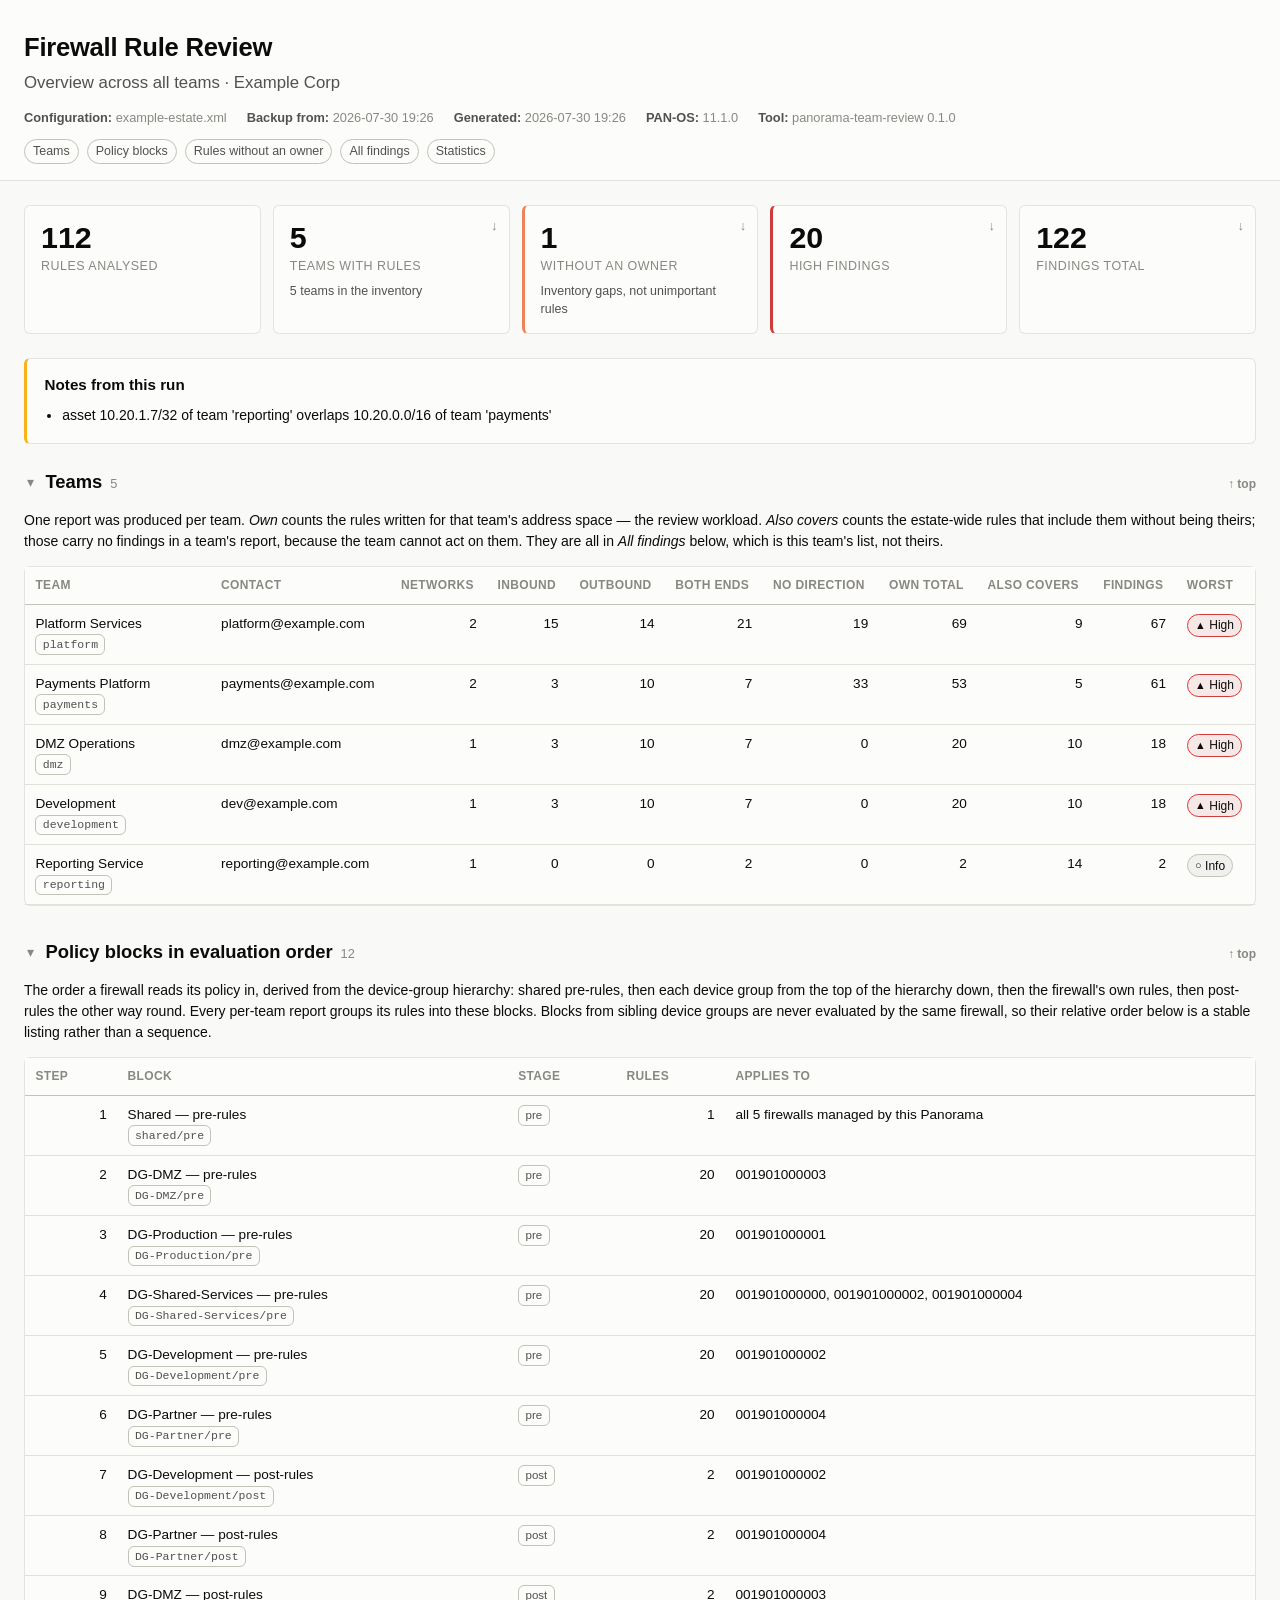
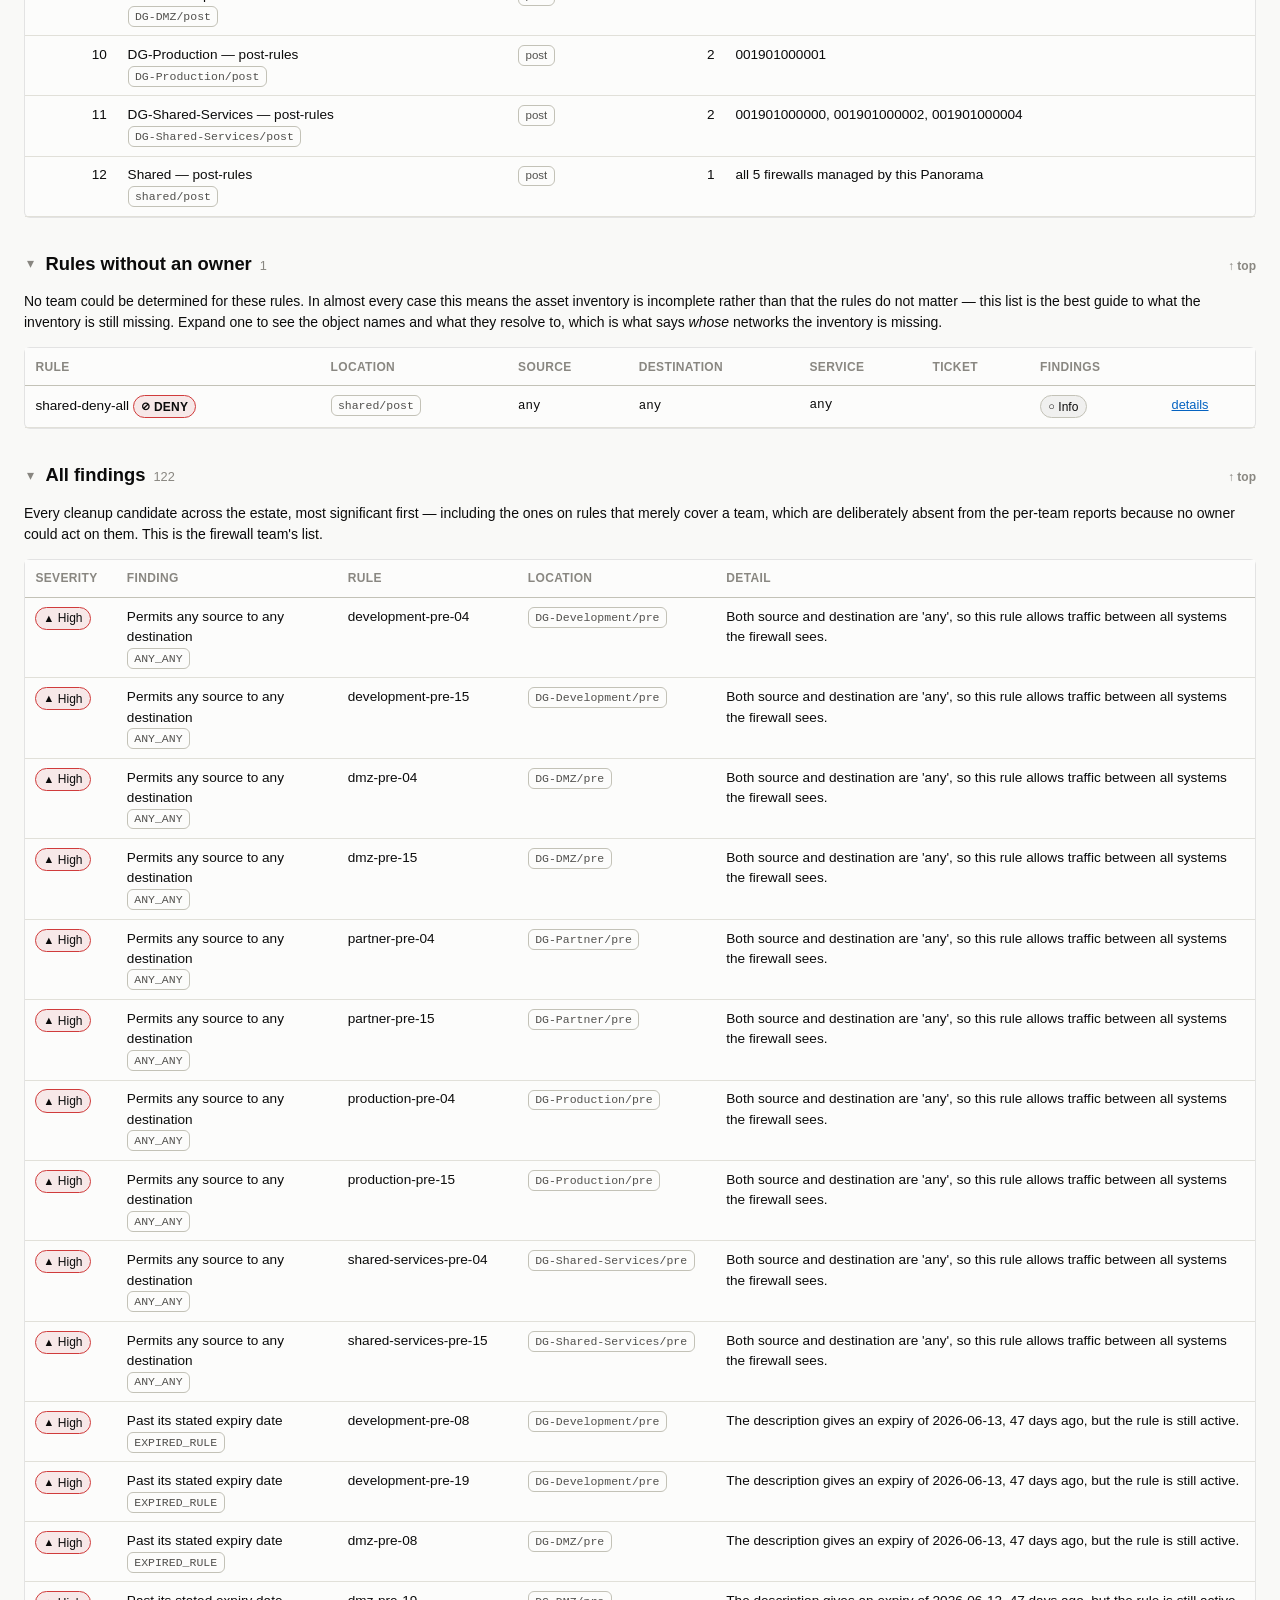
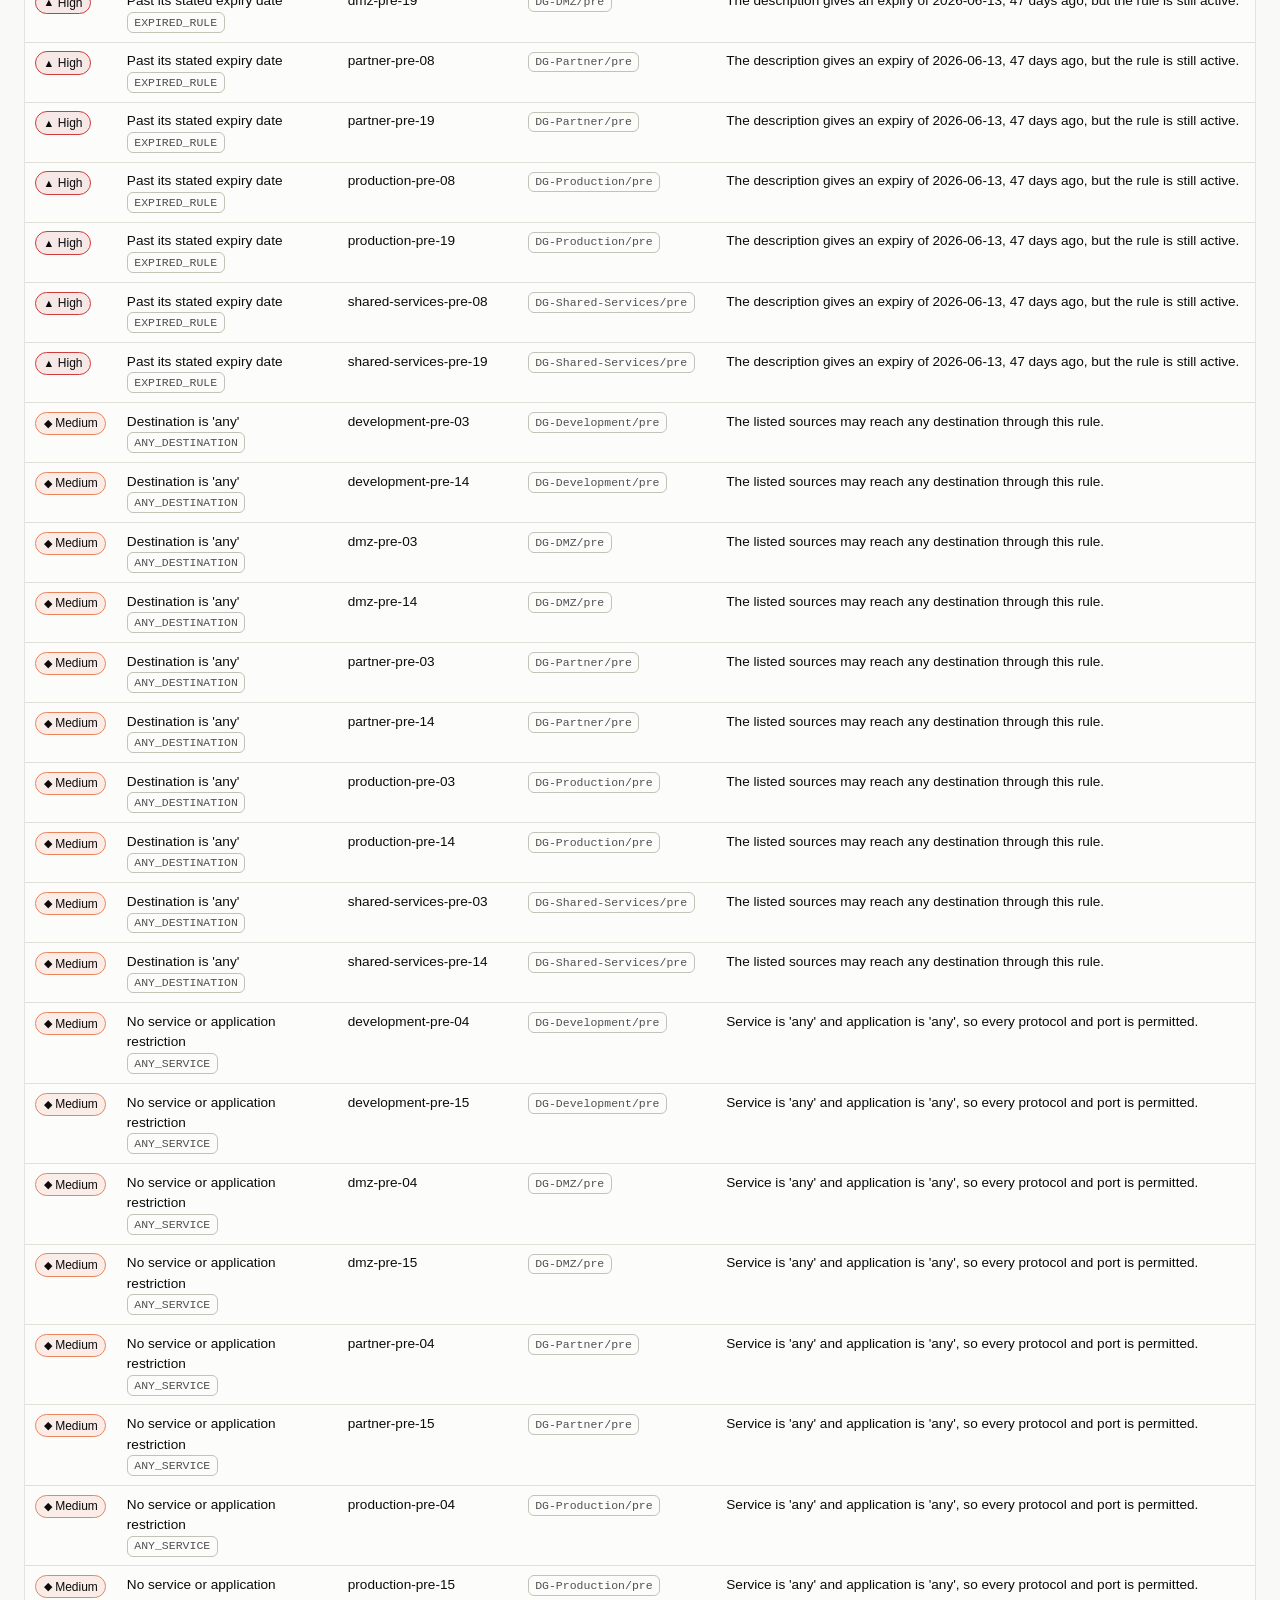
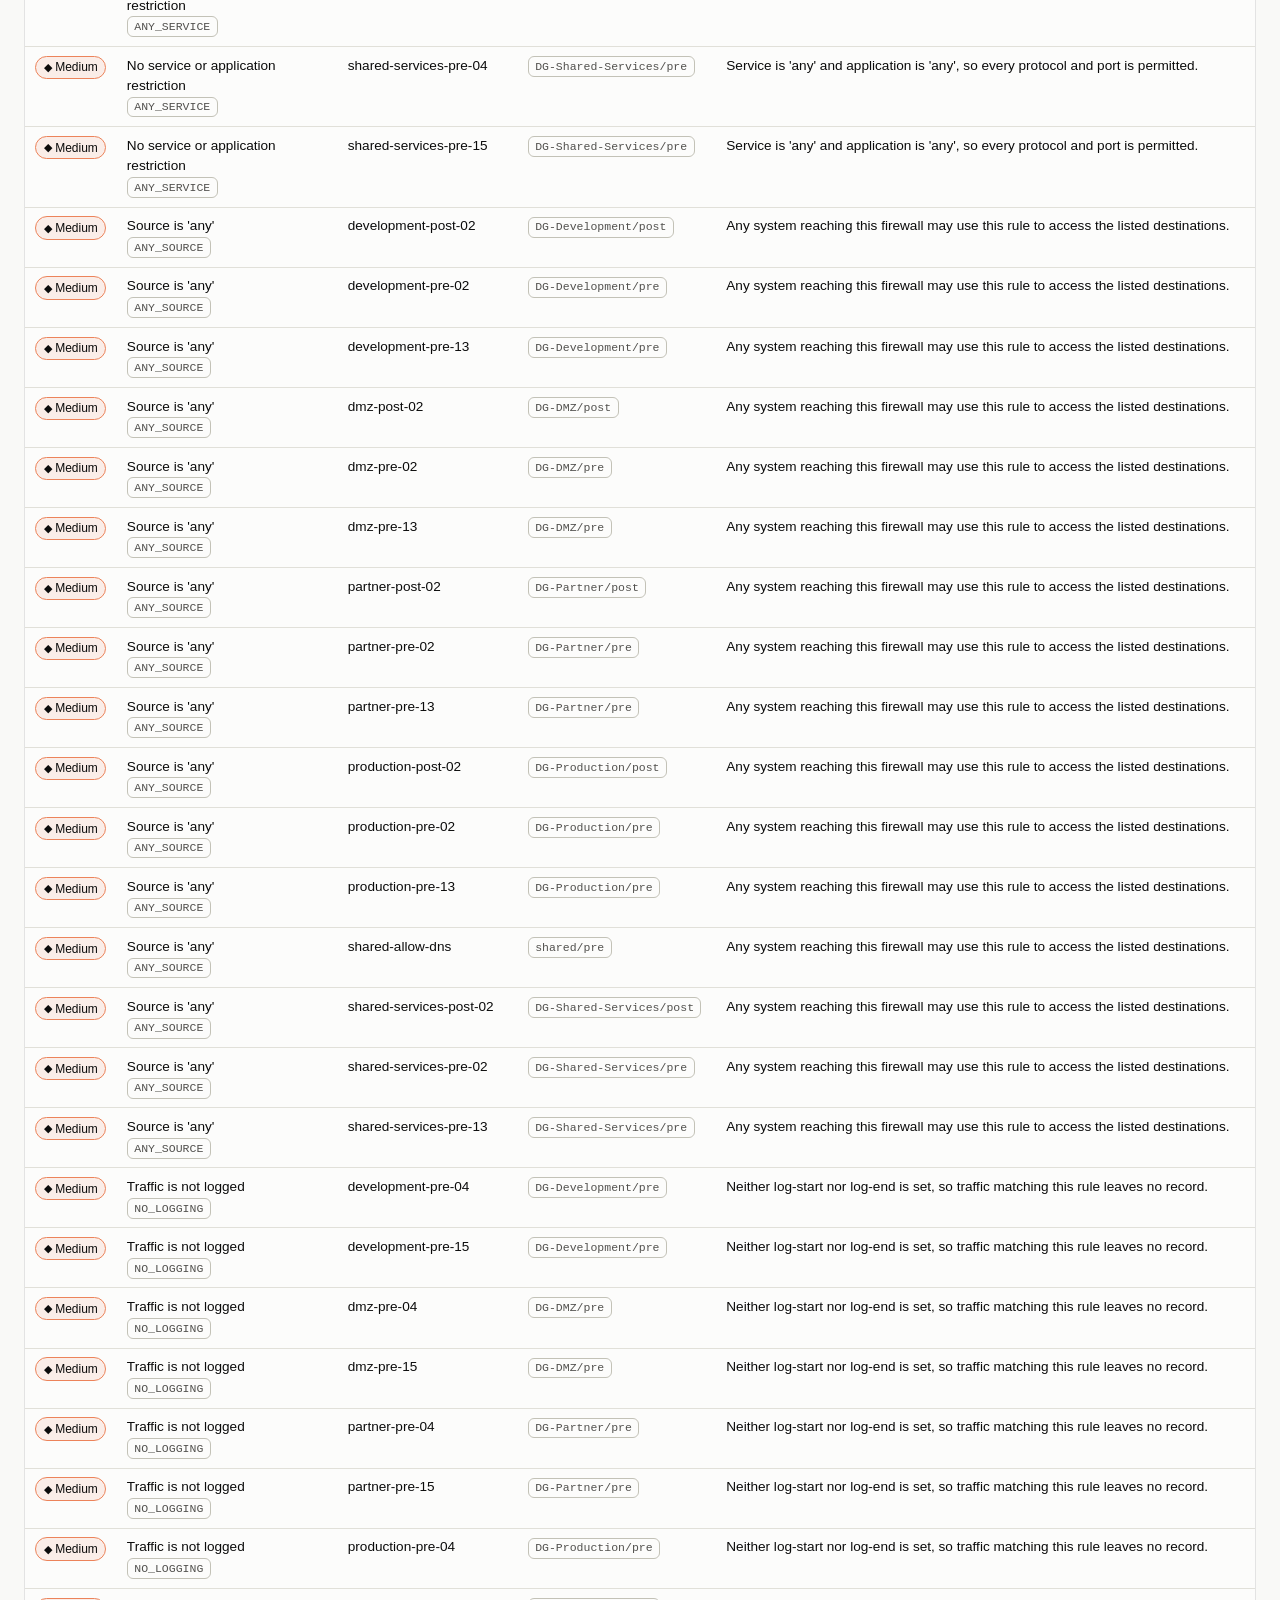
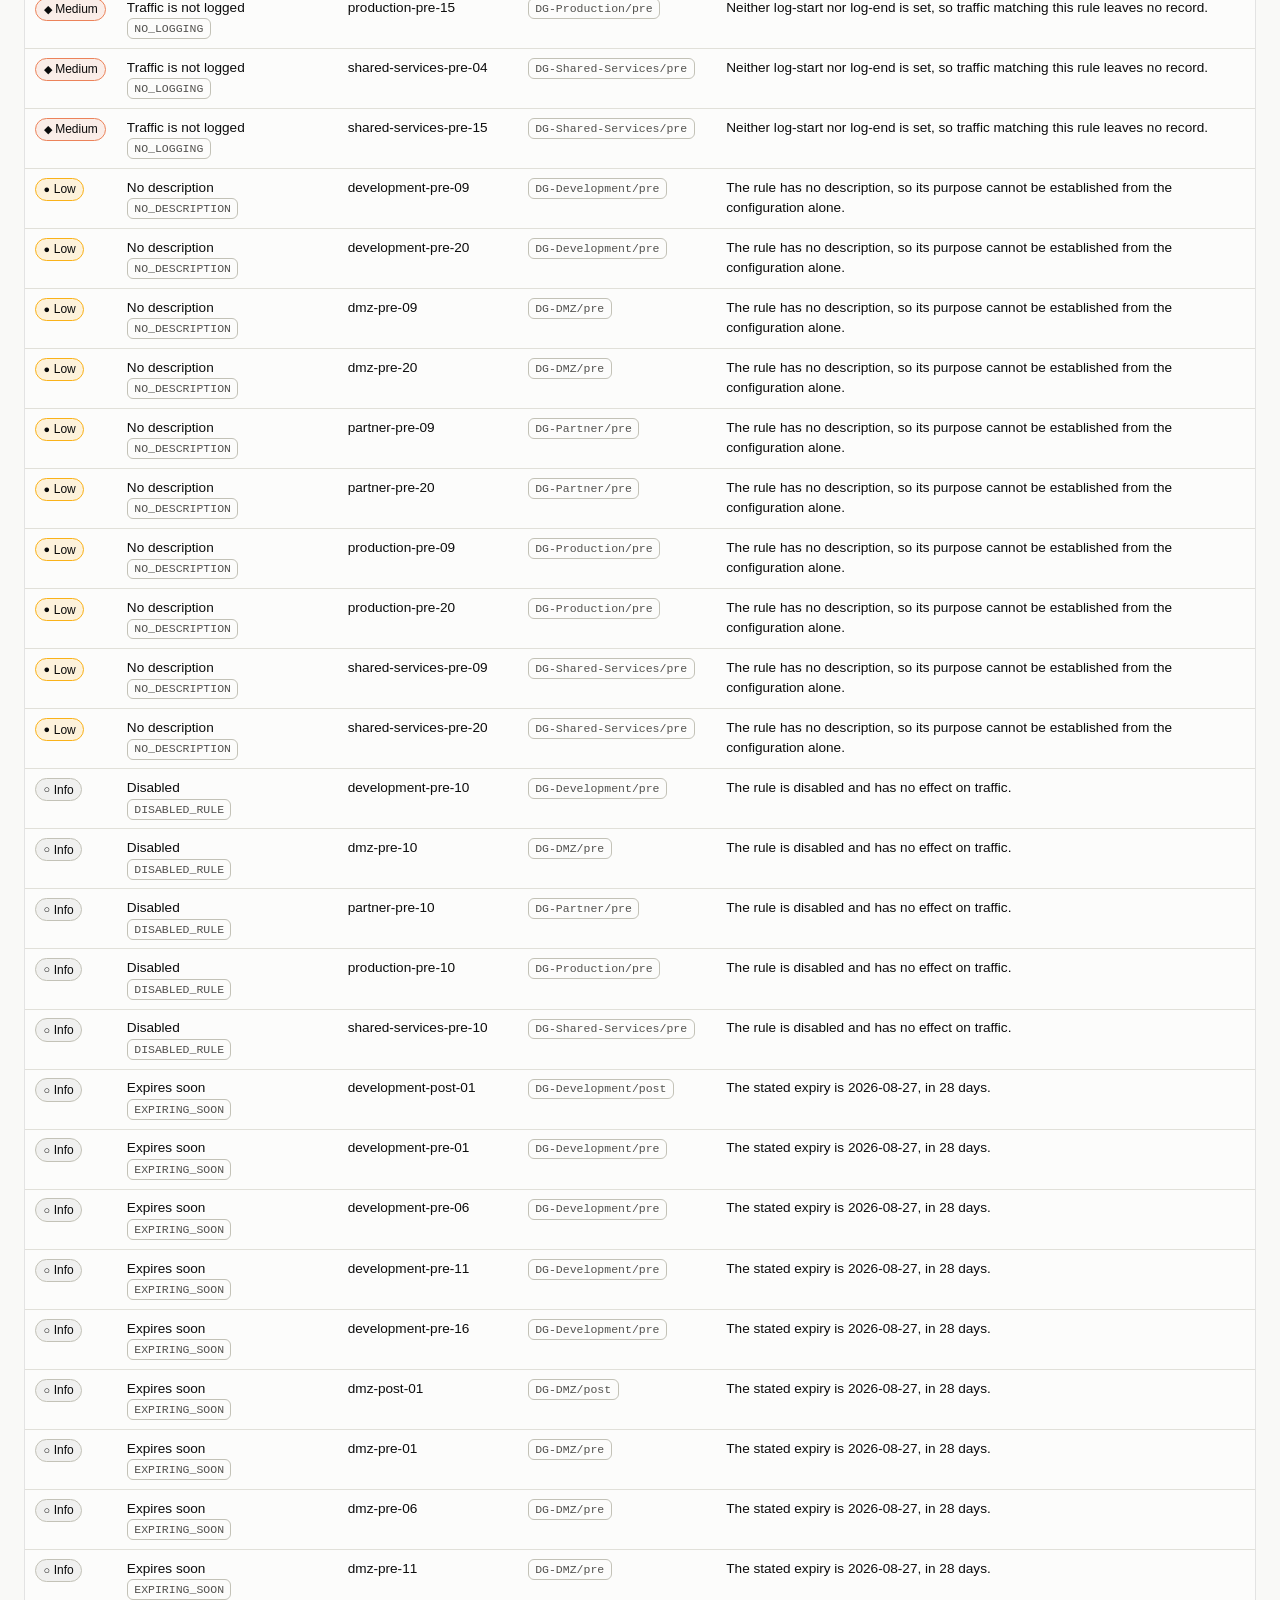
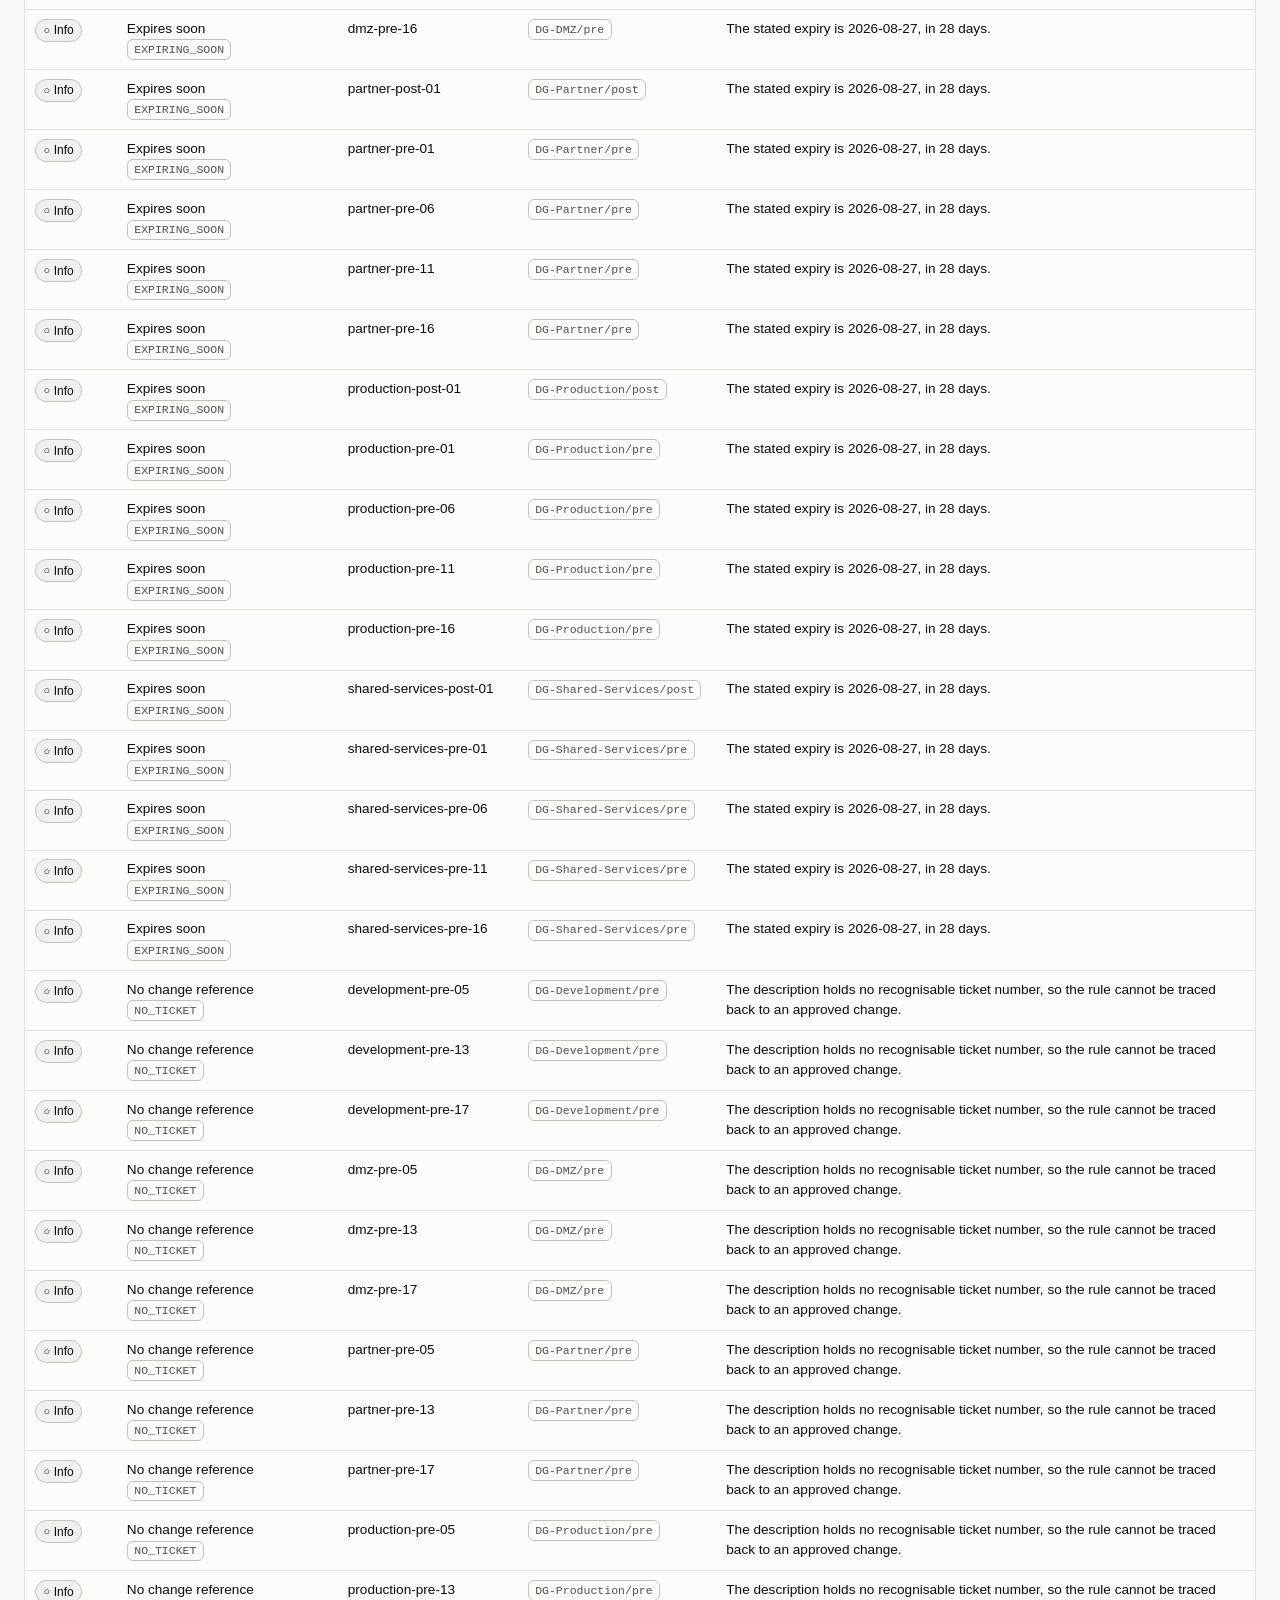
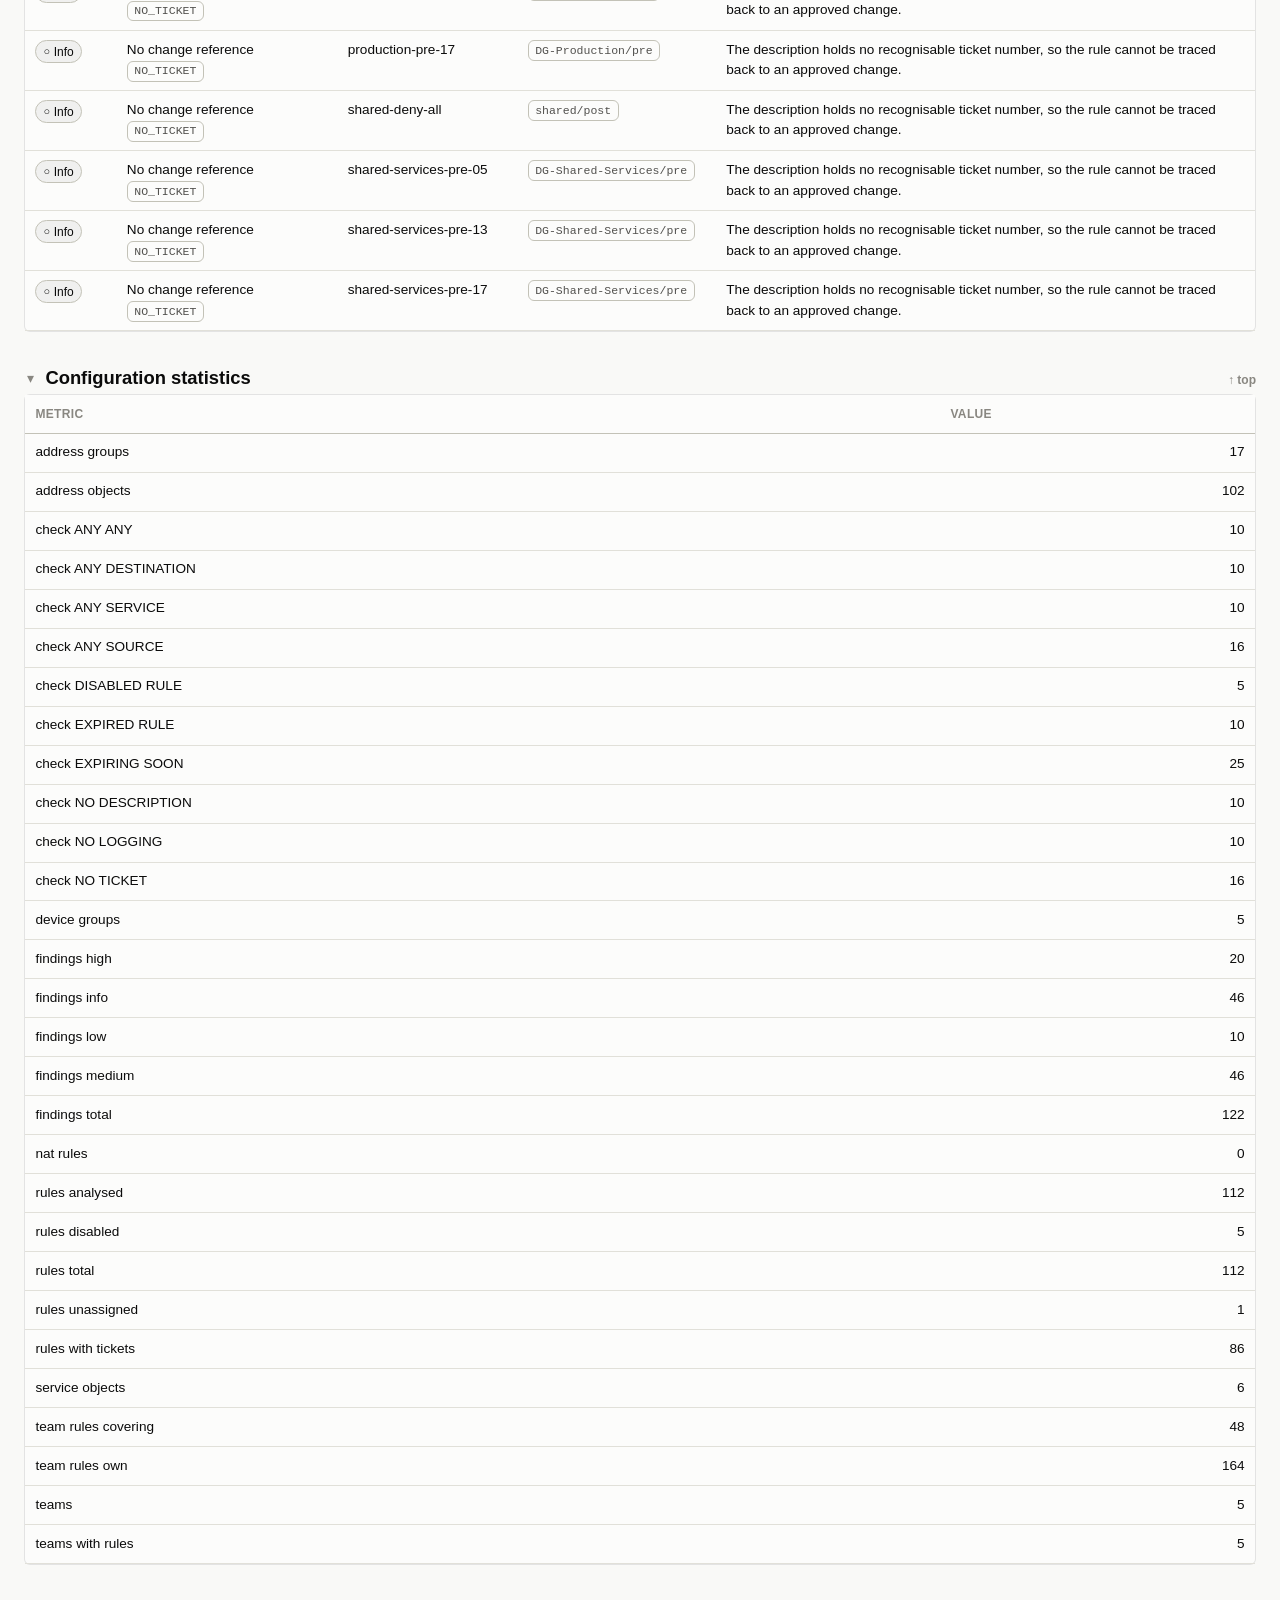
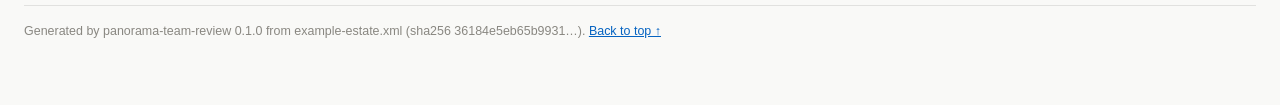
==== commit 21e4e87e: "Check the object names against the team inventory Where an estate names its address objects after th" ====
--- a/example/reports/00_OVERVIEW_all-teams.html
+++ b/example/reports/00_OVERVIEW_all-teams.html
@@ -681,6 +681,16 @@
   tbody tr { page-break-inside: avoid; }
   section.block { page-break-before: auto; }
 }
+
+/* Sub-headings inside a section, for a check that reports two distinct kinds
+ * of finding under one roof. */
+h3.gap-head {
+  display: flex;
+  align-items: baseline;
+  gap: 0.5rem;
+  font-size: 0.98rem;
+  margin: 1.4rem 0 0.15rem;
+}
 </style>
 </head>
 <body>
@@ -692,7 +702,7 @@
     <div class="subject">Overview across all teams · Example Corp</div>
     <div class="provenance">
       <span><b>Configuration:</b> example-estate.xml</span>
-<span><b>Backup from:</b> 2026-07-30 18:33</span>      <span><b>Generated:</b> 2026-07-30 18:33</span>
+<span><b>Backup from:</b> 2026-07-30 19:26</span>      <span><b>Generated:</b> 2026-07-30 19:26</span>
 <span><b>PAN-OS:</b> 11.1.0</span>      <span><b>Tool:</b> panorama-team-review 0.1.0</span>
     </div>
 
@@ -1039,6 +1049,7 @@
       </div>
     </div>
   </section>
+
 
   <section class="block" id="s-findings">
     <h2 class="section-head">
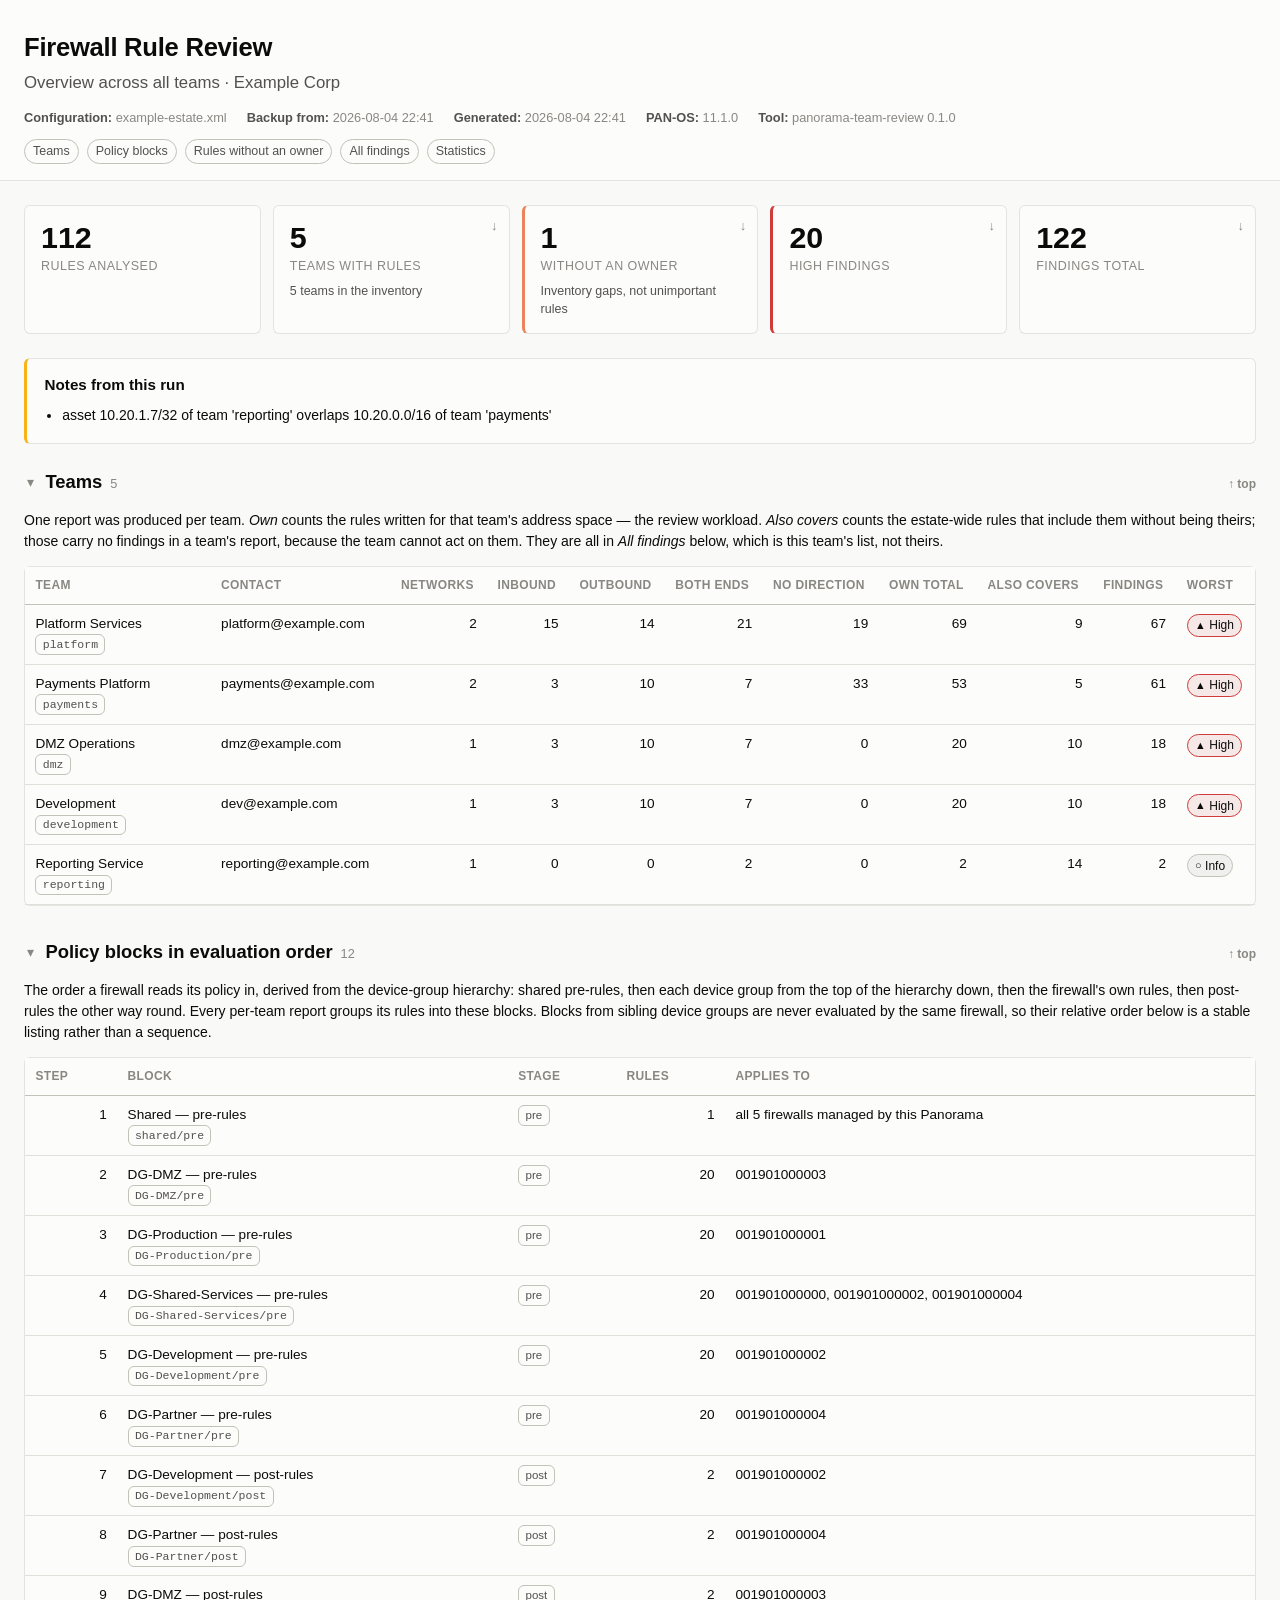
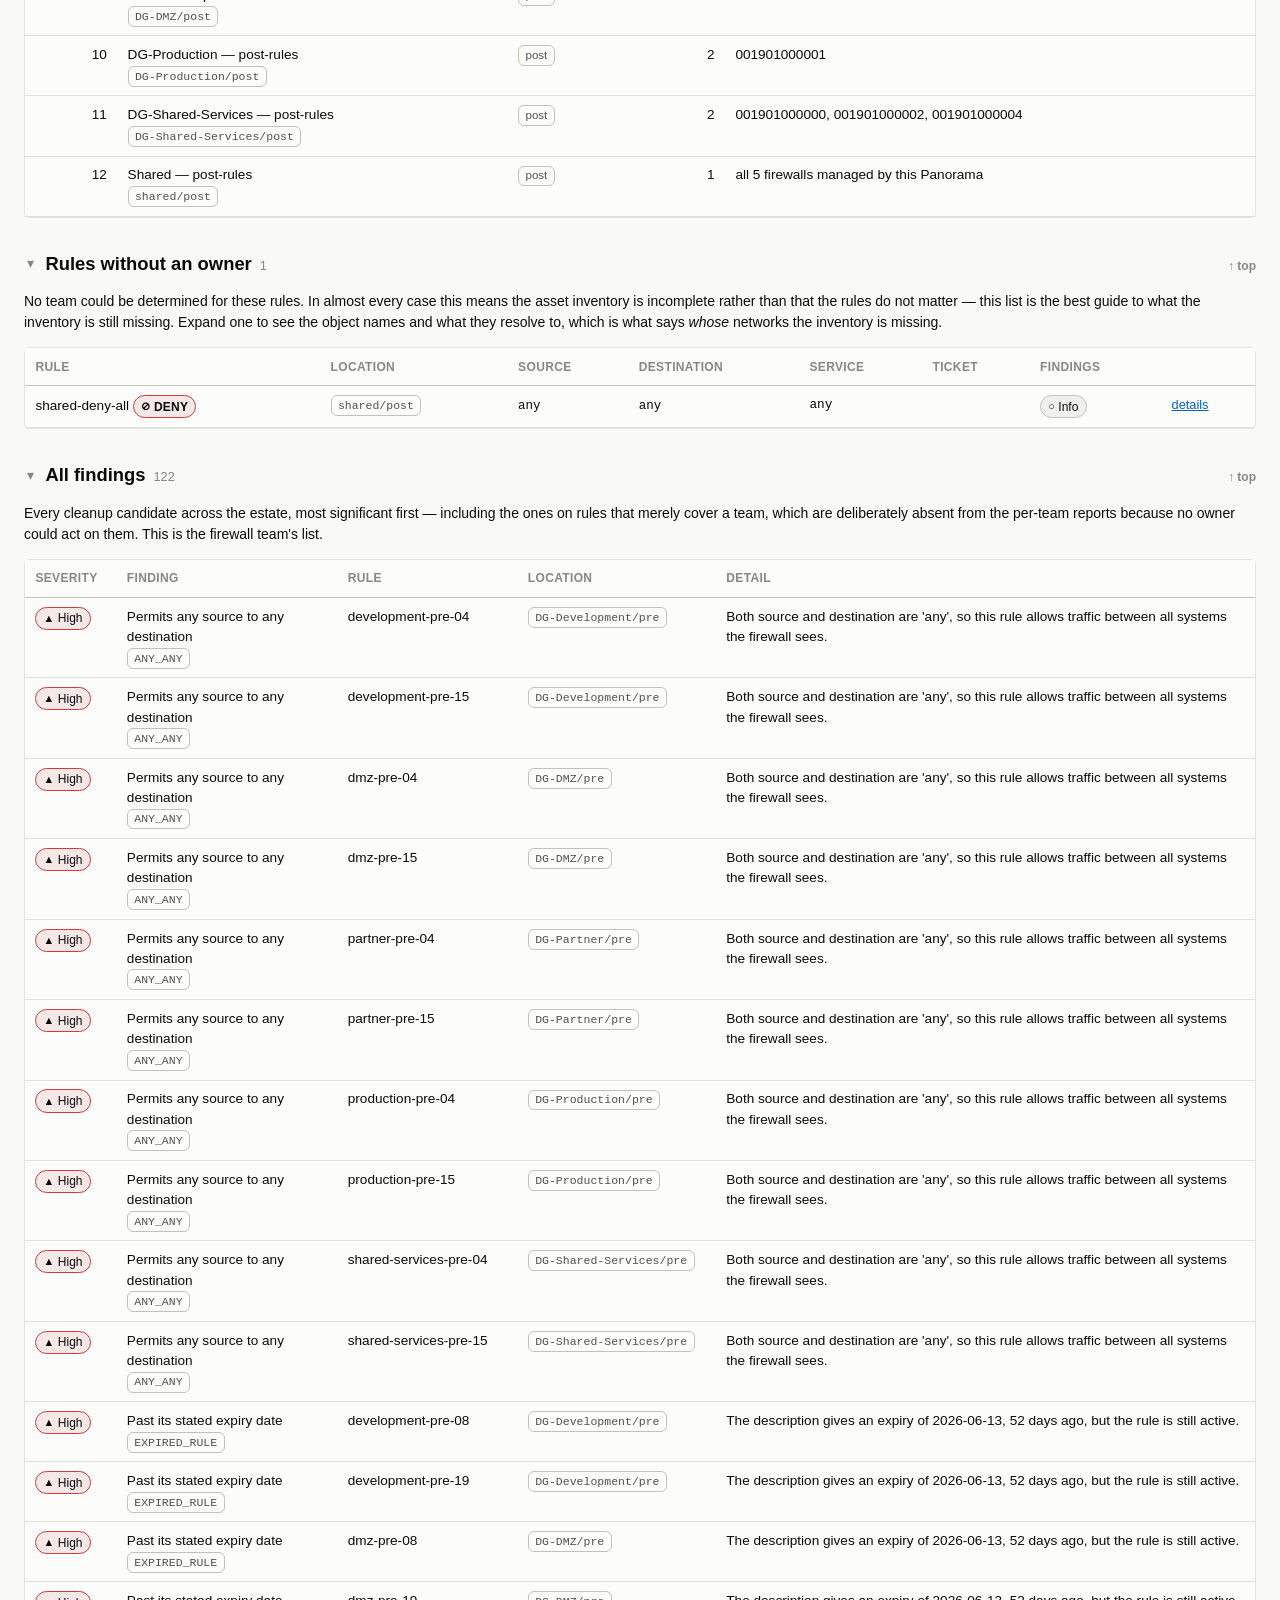
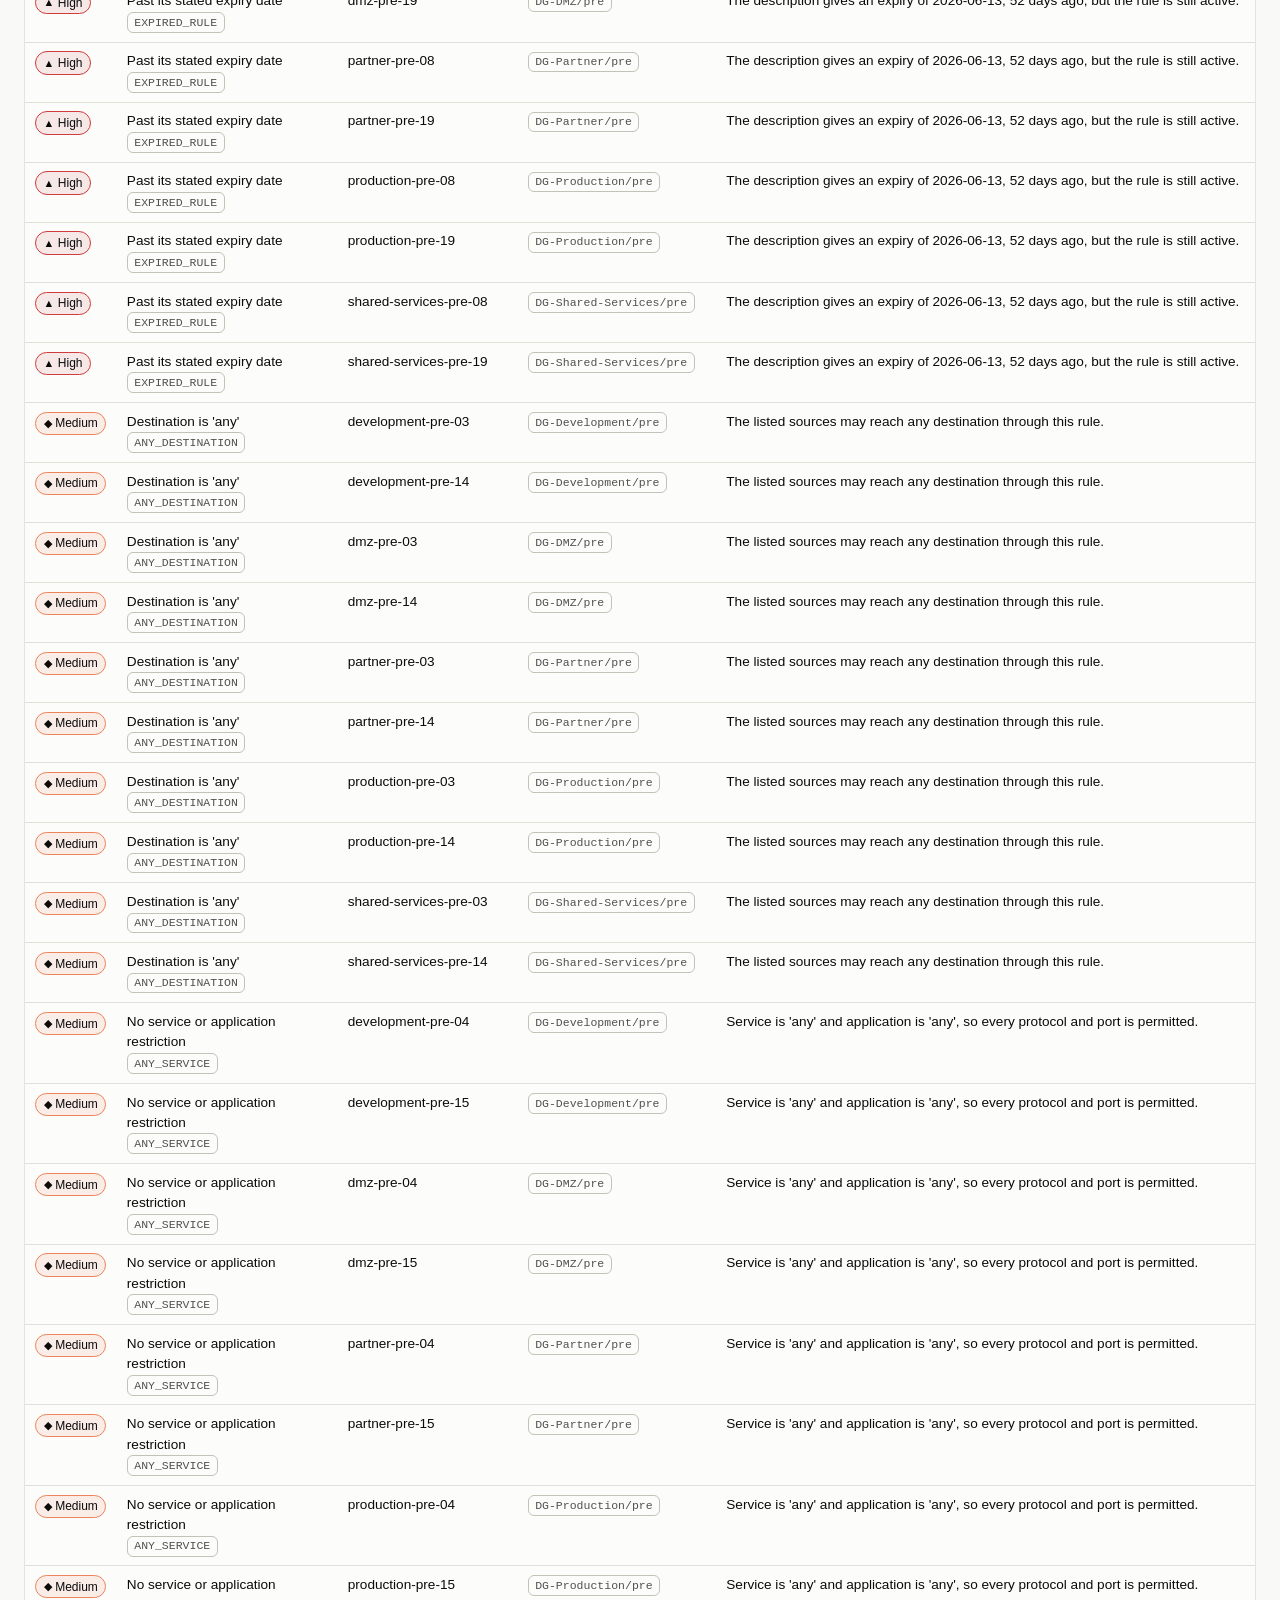
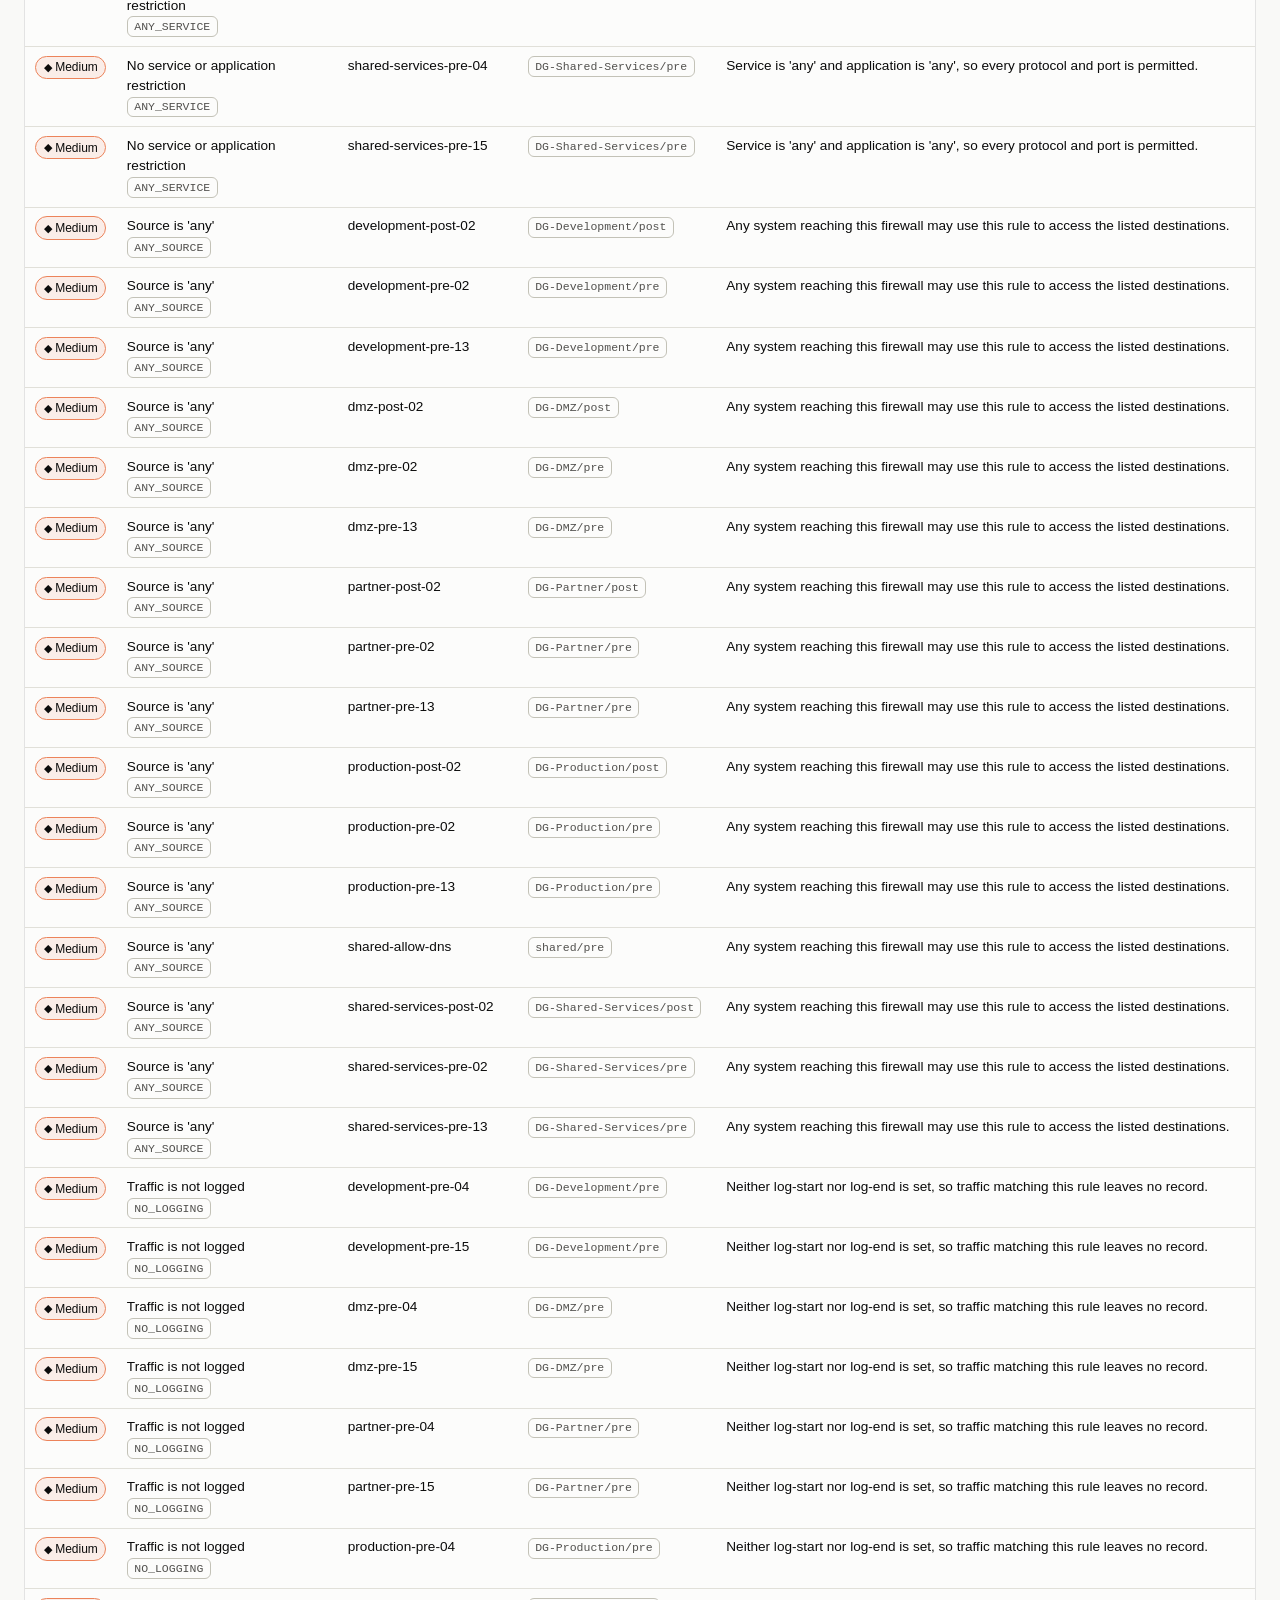
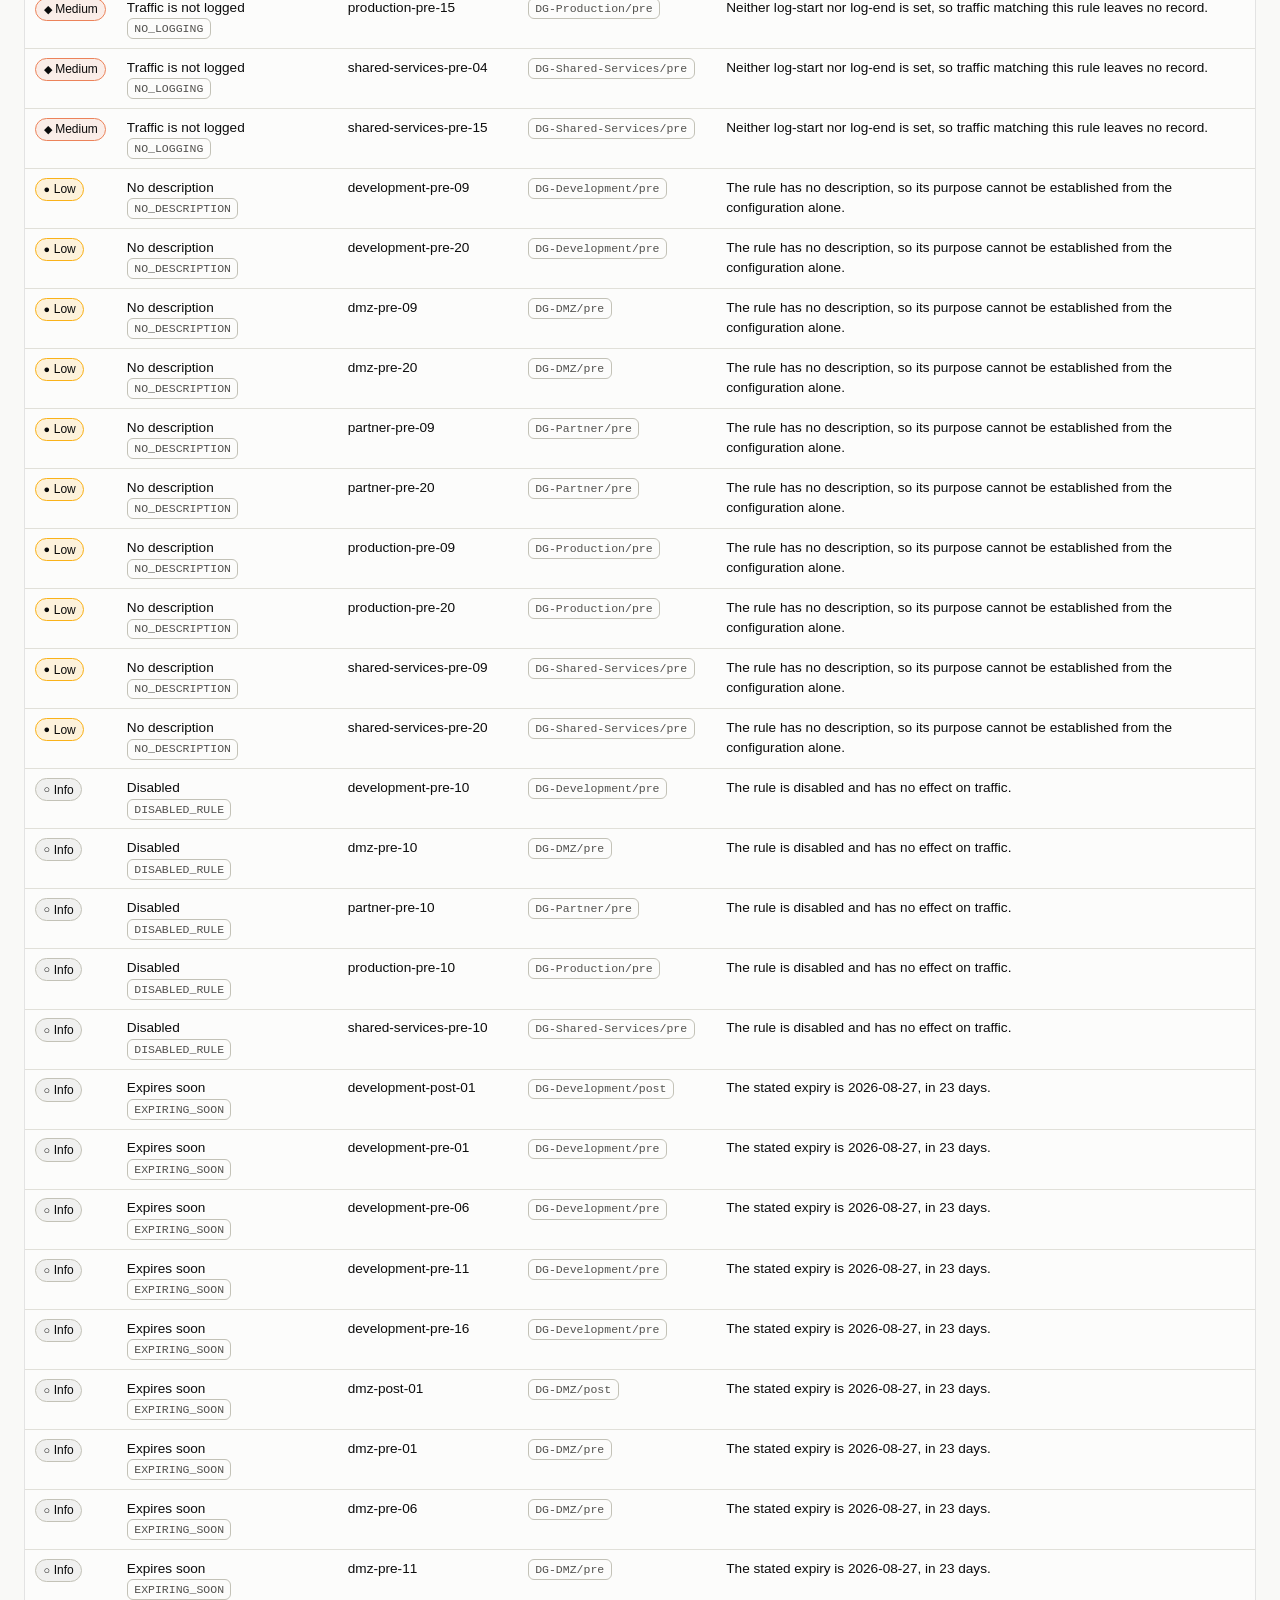
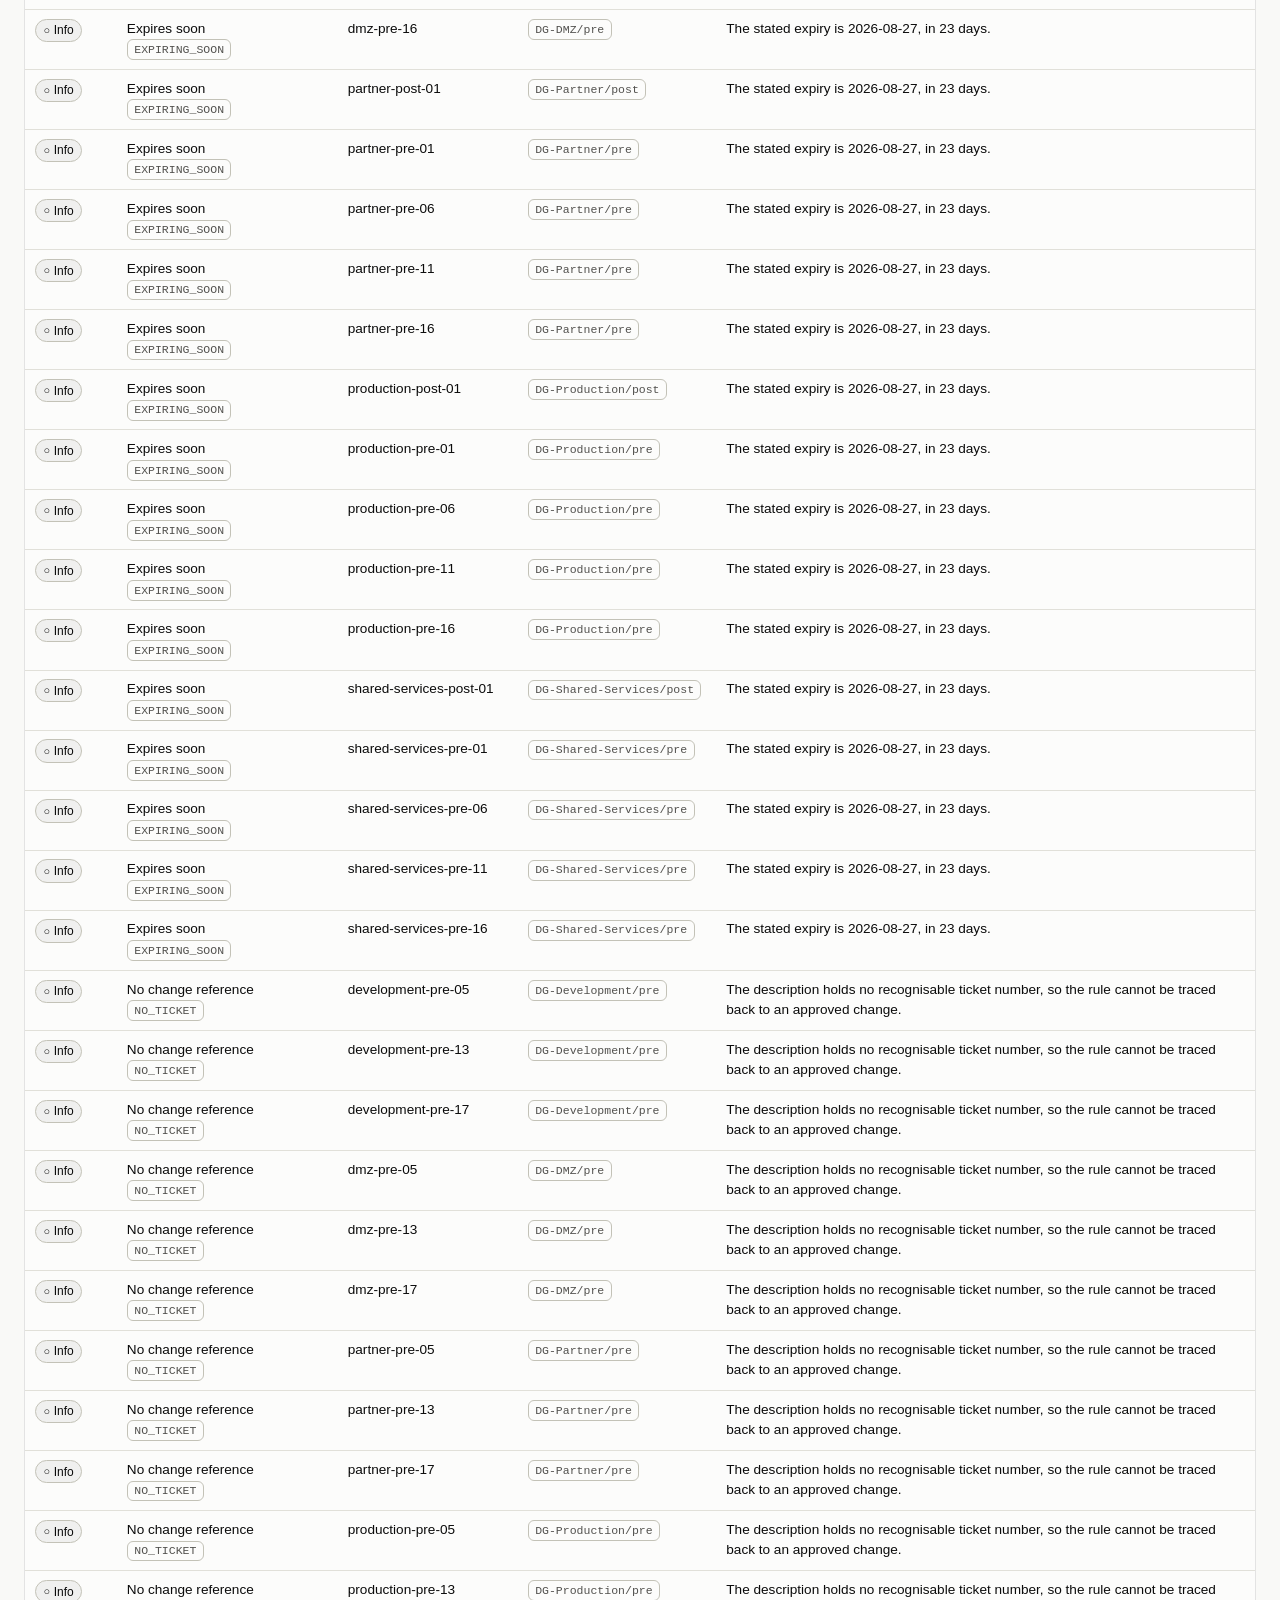
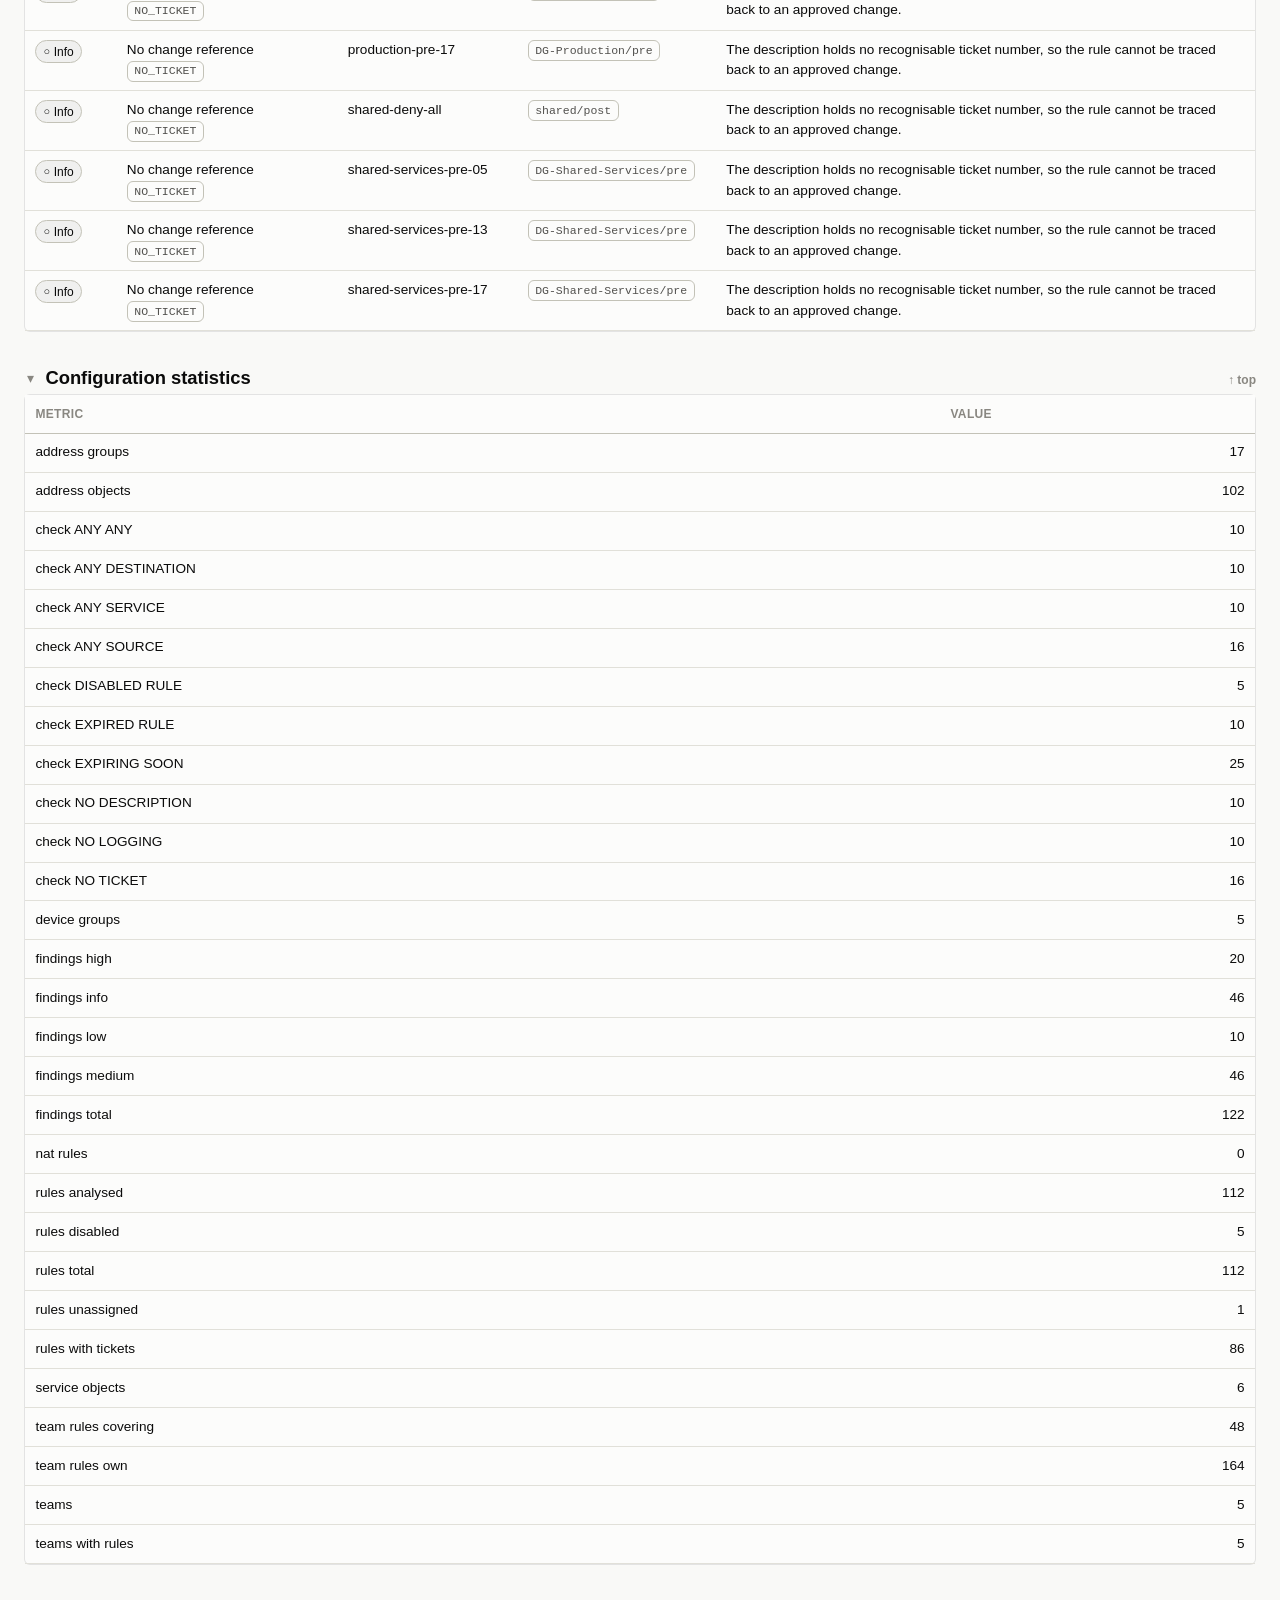
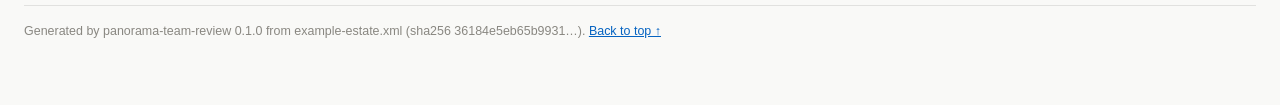
==== commit cd625370: "Write an index.html linking the HTML reports When HTML is among the output formats, a run now also w" ====
--- a/example/reports/00_OVERVIEW_all-teams.html
+++ b/example/reports/00_OVERVIEW_all-teams.html
@@ -702,7 +702,7 @@
     <div class="subject">Overview across all teams · Example Corp</div>
     <div class="provenance">
       <span><b>Configuration:</b> example-estate.xml</span>
-<span><b>Backup from:</b> 2026-07-30 19:26</span>      <span><b>Generated:</b> 2026-07-30 19:26</span>
+<span><b>Backup from:</b> 2026-08-04 22:41</span>      <span><b>Generated:</b> 2026-08-04 22:41</span>
 <span><b>PAN-OS:</b> 11.1.0</span>      <span><b>Tool:</b> panorama-team-review 0.1.0</span>
     </div>
 
@@ -1146,70 +1146,70 @@
               <td>Past its stated expiry date<br><span class="pill mono">EXPIRED_RULE</span></td>
               <td class="name">development-pre-08</td>
               <td><span class="pill mono">DG-Development/pre</span></td>
-              <td>The description gives an expiry of 2026-06-13, 47 days ago, but the rule is still active.</td>
+              <td>The description gives an expiry of 2026-06-13, 52 days ago, but the rule is still active.</td>
             </tr>
             <tr>
               <td><span class="badge sev-high"><span class="icon" aria-hidden="true">▲</span>High</span></td>
               <td>Past its stated expiry date<br><span class="pill mono">EXPIRED_RULE</span></td>
               <td class="name">development-pre-19</td>
               <td><span class="pill mono">DG-Development/pre</span></td>
-              <td>The description gives an expiry of 2026-06-13, 47 days ago, but the rule is still active.</td>
+              <td>The description gives an expiry of 2026-06-13, 52 days ago, but the rule is still active.</td>
             </tr>
             <tr>
               <td><span class="badge sev-high"><span class="icon" aria-hidden="true">▲</span>High</span></td>
               <td>Past its stated expiry date<br><span class="pill mono">EXPIRED_RULE</span></td>
               <td class="name">dmz-pre-08</td>
               <td><span class="pill mono">DG-DMZ/pre</span></td>
-              <td>The description gives an expiry of 2026-06-13, 47 days ago, but the rule is still active.</td>
+              <td>The description gives an expiry of 2026-06-13, 52 days ago, but the rule is still active.</td>
             </tr>
             <tr>
               <td><span class="badge sev-high"><span class="icon" aria-hidden="true">▲</span>High</span></td>
               <td>Past its stated expiry date<br><span class="pill mono">EXPIRED_RULE</span></td>
               <td class="name">dmz-pre-19</td>
               <td><span class="pill mono">DG-DMZ/pre</span></td>
-              <td>The description gives an expiry of 2026-06-13, 47 days ago, but the rule is still active.</td>
+              <td>The description gives an expiry of 2026-06-13, 52 days ago, but the rule is still active.</td>
             </tr>
             <tr>
               <td><span class="badge sev-high"><span class="icon" aria-hidden="true">▲</span>High</span></td>
               <td>Past its stated expiry date<br><span class="pill mono">EXPIRED_RULE</span></td>
               <td class="name">partner-pre-08</td>
               <td><span class="pill mono">DG-Partner/pre</span></td>
-              <td>The description gives an expiry of 2026-06-13, 47 days ago, but the rule is still active.</td>
+              <td>The description gives an expiry of 2026-06-13, 52 days ago, but the rule is still active.</td>
             </tr>
             <tr>
               <td><span class="badge sev-high"><span class="icon" aria-hidden="true">▲</span>High</span></td>
               <td>Past its stated expiry date<br><span class="pill mono">EXPIRED_RULE</span></td>
               <td class="name">partner-pre-19</td>
               <td><span class="pill mono">DG-Partner/pre</span></td>
-              <td>The description gives an expiry of 2026-06-13, 47 days ago, but the rule is still active.</td>
+              <td>The description gives an expiry of 2026-06-13, 52 days ago, but the rule is still active.</td>
             </tr>
             <tr>
               <td><span class="badge sev-high"><span class="icon" aria-hidden="true">▲</span>High</span></td>
               <td>Past its stated expiry date<br><span class="pill mono">EXPIRED_RULE</span></td>
               <td class="name">production-pre-08</td>
               <td><span class="pill mono">DG-Production/pre</span></td>
-              <td>The description gives an expiry of 2026-06-13, 47 days ago, but the rule is still active.</td>
+              <td>The description gives an expiry of 2026-06-13, 52 days ago, but the rule is still active.</td>
             </tr>
             <tr>
               <td><span class="badge sev-high"><span class="icon" aria-hidden="true">▲</span>High</span></td>
               <td>Past its stated expiry date<br><span class="pill mono">EXPIRED_RULE</span></td>
               <td class="name">production-pre-19</td>
               <td><span class="pill mono">DG-Production/pre</span></td>
-              <td>The description gives an expiry of 2026-06-13, 47 days ago, but the rule is still active.</td>
+              <td>The description gives an expiry of 2026-06-13, 52 days ago, but the rule is still active.</td>
             </tr>
             <tr>
               <td><span class="badge sev-high"><span class="icon" aria-hidden="true">▲</span>High</span></td>
               <td>Past its stated expiry date<br><span class="pill mono">EXPIRED_RULE</span></td>
               <td class="name">shared-services-pre-08</td>
               <td><span class="pill mono">DG-Shared-Services/pre</span></td>
-              <td>The description gives an expiry of 2026-06-13, 47 days ago, but the rule is still active.</td>
+              <td>The description gives an expiry of 2026-06-13, 52 days ago, but the rule is still active.</td>
             </tr>
             <tr>
               <td><span class="badge sev-high"><span class="icon" aria-hidden="true">▲</span>High</span></td>
               <td>Past its stated expiry date<br><span class="pill mono">EXPIRED_RULE</span></td>
               <td class="name">shared-services-pre-19</td>
               <td><span class="pill mono">DG-Shared-Services/pre</span></td>
-              <td>The description gives an expiry of 2026-06-13, 47 days ago, but the rule is still active.</td>
+              <td>The description gives an expiry of 2026-06-13, 52 days ago, but the rule is still active.</td>
             </tr>
             <tr>
               <td><span class="badge sev-medium"><span class="icon" aria-hidden="true">◆</span>Medium</span></td>
@@ -1643,175 +1643,175 @@
               <td>Expires soon<br><span class="pill mono">EXPIRING_SOON</span></td>
               <td class="name">development-post-01</td>
               <td><span class="pill mono">DG-Development/post</span></td>
-              <td>The stated expiry is 2026-08-27, in 28 days.</td>
+              <td>The stated expiry is 2026-08-27, in 23 days.</td>
             </tr>
             <tr>
               <td><span class="badge sev-info"><span class="icon" aria-hidden="true">○</span>Info</span></td>
               <td>Expires soon<br><span class="pill mono">EXPIRING_SOON</span></td>
               <td class="name">development-pre-01</td>
               <td><span class="pill mono">DG-Development/pre</span></td>
-              <td>The stated expiry is 2026-08-27, in 28 days.</td>
+              <td>The stated expiry is 2026-08-27, in 23 days.</td>
             </tr>
             <tr>
               <td><span class="badge sev-info"><span class="icon" aria-hidden="true">○</span>Info</span></td>
               <td>Expires soon<br><span class="pill mono">EXPIRING_SOON</span></td>
               <td class="name">development-pre-06</td>
               <td><span class="pill mono">DG-Development/pre</span></td>
-              <td>The stated expiry is 2026-08-27, in 28 days.</td>
+              <td>The stated expiry is 2026-08-27, in 23 days.</td>
             </tr>
             <tr>
               <td><span class="badge sev-info"><span class="icon" aria-hidden="true">○</span>Info</span></td>
               <td>Expires soon<br><span class="pill mono">EXPIRING_SOON</span></td>
               <td class="name">development-pre-11</td>
               <td><span class="pill mono">DG-Development/pre</span></td>
-              <td>The stated expiry is 2026-08-27, in 28 days.</td>
+              <td>The stated expiry is 2026-08-27, in 23 days.</td>
             </tr>
             <tr>
               <td><span class="badge sev-info"><span class="icon" aria-hidden="true">○</span>Info</span></td>
               <td>Expires soon<br><span class="pill mono">EXPIRING_SOON</span></td>
               <td class="name">development-pre-16</td>
               <td><span class="pill mono">DG-Development/pre</span></td>
-              <td>The stated expiry is 2026-08-27, in 28 days.</td>
+              <td>The stated expiry is 2026-08-27, in 23 days.</td>
             </tr>
             <tr>
               <td><span class="badge sev-info"><span class="icon" aria-hidden="true">○</span>Info</span></td>
               <td>Expires soon<br><span class="pill mono">EXPIRING_SOON</span></td>
               <td class="name">dmz-post-01</td>
               <td><span class="pill mono">DG-DMZ/post</span></td>
-              <td>The stated expiry is 2026-08-27, in 28 days.</td>
+              <td>The stated expiry is 2026-08-27, in 23 days.</td>
             </tr>
             <tr>
               <td><span class="badge sev-info"><span class="icon" aria-hidden="true">○</span>Info</span></td>
               <td>Expires soon<br><span class="pill mono">EXPIRING_SOON</span></td>
               <td class="name">dmz-pre-01</td>
               <td><span class="pill mono">DG-DMZ/pre</span></td>
-              <td>The stated expiry is 2026-08-27, in 28 days.</td>
+              <td>The stated expiry is 2026-08-27, in 23 days.</td>
             </tr>
             <tr>
               <td><span class="badge sev-info"><span class="icon" aria-hidden="true">○</span>Info</span></td>
               <td>Expires soon<br><span class="pill mono">EXPIRING_SOON</span></td>
               <td class="name">dmz-pre-06</td>
               <td><span class="pill mono">DG-DMZ/pre</span></td>
-              <td>The stated expiry is 2026-08-27, in 28 days.</td>
+              <td>The stated expiry is 2026-08-27, in 23 days.</td>
             </tr>
             <tr>
               <td><span class="badge sev-info"><span class="icon" aria-hidden="true">○</span>Info</span></td>
               <td>Expires soon<br><span class="pill mono">EXPIRING_SOON</span></td>
               <td class="name">dmz-pre-11</td>
               <td><span class="pill mono">DG-DMZ/pre</span></td>
-              <td>The stated expiry is 2026-08-27, in 28 days.</td>
+              <td>The stated expiry is 2026-08-27, in 23 days.</td>
             </tr>
             <tr>
               <td><span class="badge sev-info"><span class="icon" aria-hidden="true">○</span>Info</span></td>
               <td>Expires soon<br><span class="pill mono">EXPIRING_SOON</span></td>
               <td class="name">dmz-pre-16</td>
               <td><span class="pill mono">DG-DMZ/pre</span></td>
-              <td>The stated expiry is 2026-08-27, in 28 days.</td>
+              <td>The stated expiry is 2026-08-27, in 23 days.</td>
             </tr>
             <tr>
               <td><span class="badge sev-info"><span class="icon" aria-hidden="true">○</span>Info</span></td>
               <td>Expires soon<br><span class="pill mono">EXPIRING_SOON</span></td>
               <td class="name">partner-post-01</td>
               <td><span class="pill mono">DG-Partner/post</span></td>
-              <td>The stated expiry is 2026-08-27, in 28 days.</td>
+              <td>The stated expiry is 2026-08-27, in 23 days.</td>
             </tr>
             <tr>
               <td><span class="badge sev-info"><span class="icon" aria-hidden="true">○</span>Info</span></td>
               <td>Expires soon<br><span class="pill mono">EXPIRING_SOON</span></td>
               <td class="name">partner-pre-01</td>
               <td><span class="pill mono">DG-Partner/pre</span></td>
-              <td>The stated expiry is 2026-08-27, in 28 days.</td>
+              <td>The stated expiry is 2026-08-27, in 23 days.</td>
             </tr>
             <tr>
               <td><span class="badge sev-info"><span class="icon" aria-hidden="true">○</span>Info</span></td>
               <td>Expires soon<br><span class="pill mono">EXPIRING_SOON</span></td>
               <td class="name">partner-pre-06</td>
               <td><span class="pill mono">DG-Partner/pre</span></td>
-              <td>The stated expiry is 2026-08-27, in 28 days.</td>
+              <td>The stated expiry is 2026-08-27, in 23 days.</td>
             </tr>
             <tr>
               <td><span class="badge sev-info"><span class="icon" aria-hidden="true">○</span>Info</span></td>
               <td>Expires soon<br><span class="pill mono">EXPIRING_SOON</span></td>
               <td class="name">partner-pre-11</td>
               <td><span class="pill mono">DG-Partner/pre</span></td>
-              <td>The stated expiry is 2026-08-27, in 28 days.</td>
+              <td>The stated expiry is 2026-08-27, in 23 days.</td>
             </tr>
             <tr>
               <td><span class="badge sev-info"><span class="icon" aria-hidden="true">○</span>Info</span></td>
               <td>Expires soon<br><span class="pill mono">EXPIRING_SOON</span></td>
               <td class="name">partner-pre-16</td>
               <td><span class="pill mono">DG-Partner/pre</span></td>
-              <td>The stated expiry is 2026-08-27, in 28 days.</td>
+              <td>The stated expiry is 2026-08-27, in 23 days.</td>
             </tr>
             <tr>
               <td><span class="badge sev-info"><span class="icon" aria-hidden="true">○</span>Info</span></td>
               <td>Expires soon<br><span class="pill mono">EXPIRING_SOON</span></td>
               <td class="name">production-post-01</td>
               <td><span class="pill mono">DG-Production/post</span></td>
-              <td>The stated expiry is 2026-08-27, in 28 days.</td>
+              <td>The stated expiry is 2026-08-27, in 23 days.</td>
             </tr>
             <tr>
               <td><span class="badge sev-info"><span class="icon" aria-hidden="true">○</span>Info</span></td>
               <td>Expires soon<br><span class="pill mono">EXPIRING_SOON</span></td>
               <td class="name">production-pre-01</td>
               <td><span class="pill mono">DG-Production/pre</span></td>
-              <td>The stated expiry is 2026-08-27, in 28 days.</td>
+              <td>The stated expiry is 2026-08-27, in 23 days.</td>
             </tr>
             <tr>
               <td><span class="badge sev-info"><span class="icon" aria-hidden="true">○</span>Info</span></td>
               <td>Expires soon<br><span class="pill mono">EXPIRING_SOON</span></td>
               <td class="name">production-pre-06</td>
               <td><span class="pill mono">DG-Production/pre</span></td>
-              <td>The stated expiry is 2026-08-27, in 28 days.</td>
+              <td>The stated expiry is 2026-08-27, in 23 days.</td>
             </tr>
             <tr>
               <td><span class="badge sev-info"><span class="icon" aria-hidden="true">○</span>Info</span></td>
               <td>Expires soon<br><span class="pill mono">EXPIRING_SOON</span></td>
               <td class="name">production-pre-11</td>
               <td><span class="pill mono">DG-Production/pre</span></td>
-              <td>The stated expiry is 2026-08-27, in 28 days.</td>
+              <td>The stated expiry is 2026-08-27, in 23 days.</td>
             </tr>
             <tr>
               <td><span class="badge sev-info"><span class="icon" aria-hidden="true">○</span>Info</span></td>
               <td>Expires soon<br><span class="pill mono">EXPIRING_SOON</span></td>
               <td class="name">production-pre-16</td>
               <td><span class="pill mono">DG-Production/pre</span></td>
-              <td>The stated expiry is 2026-08-27, in 28 days.</td>
+              <td>The stated expiry is 2026-08-27, in 23 days.</td>
             </tr>
             <tr>
               <td><span class="badge sev-info"><span class="icon" aria-hidden="true">○</span>Info</span></td>
               <td>Expires soon<br><span class="pill mono">EXPIRING_SOON</span></td>
               <td class="name">shared-services-post-01</td>
               <td><span class="pill mono">DG-Shared-Services/post</span></td>
-              <td>The stated expiry is 2026-08-27, in 28 days.</td>
+              <td>The stated expiry is 2026-08-27, in 23 days.</td>
             </tr>
             <tr>
               <td><span class="badge sev-info"><span class="icon" aria-hidden="true">○</span>Info</span></td>
               <td>Expires soon<br><span class="pill mono">EXPIRING_SOON</span></td>
               <td class="name">shared-services-pre-01</td>
               <td><span class="pill mono">DG-Shared-Services/pre</span></td>
-              <td>The stated expiry is 2026-08-27, in 28 days.</td>
+              <td>The stated expiry is 2026-08-27, in 23 days.</td>
             </tr>
             <tr>
               <td><span class="badge sev-info"><span class="icon" aria-hidden="true">○</span>Info</span></td>
               <td>Expires soon<br><span class="pill mono">EXPIRING_SOON</span></td>
               <td class="name">shared-services-pre-06</td>
               <td><span class="pill mono">DG-Shared-Services/pre</span></td>
-              <td>The stated expiry is 2026-08-27, in 28 days.</td>
+              <td>The stated expiry is 2026-08-27, in 23 days.</td>
             </tr>
             <tr>
               <td><span class="badge sev-info"><span class="icon" aria-hidden="true">○</span>Info</span></td>
               <td>Expires soon<br><span class="pill mono">EXPIRING_SOON</span></td>
               <td class="name">shared-services-pre-11</td>
               <td><span class="pill mono">DG-Shared-Services/pre</span></td>
-              <td>The stated expiry is 2026-08-27, in 28 days.</td>
+              <td>The stated expiry is 2026-08-27, in 23 days.</td>
             </tr>
             <tr>
               <td><span class="badge sev-info"><span class="icon" aria-hidden="true">○</span>Info</span></td>
               <td>Expires soon<br><span class="pill mono">EXPIRING_SOON</span></td>
               <td class="name">shared-services-pre-16</td>
               <td><span class="pill mono">DG-Shared-Services/pre</span></td>
-              <td>The stated expiry is 2026-08-27, in 28 days.</td>
+              <td>The stated expiry is 2026-08-27, in 23 days.</td>
             </tr>
             <tr>
               <td><span class="badge sev-info"><span class="icon" aria-hidden="true">○</span>Info</span></td>
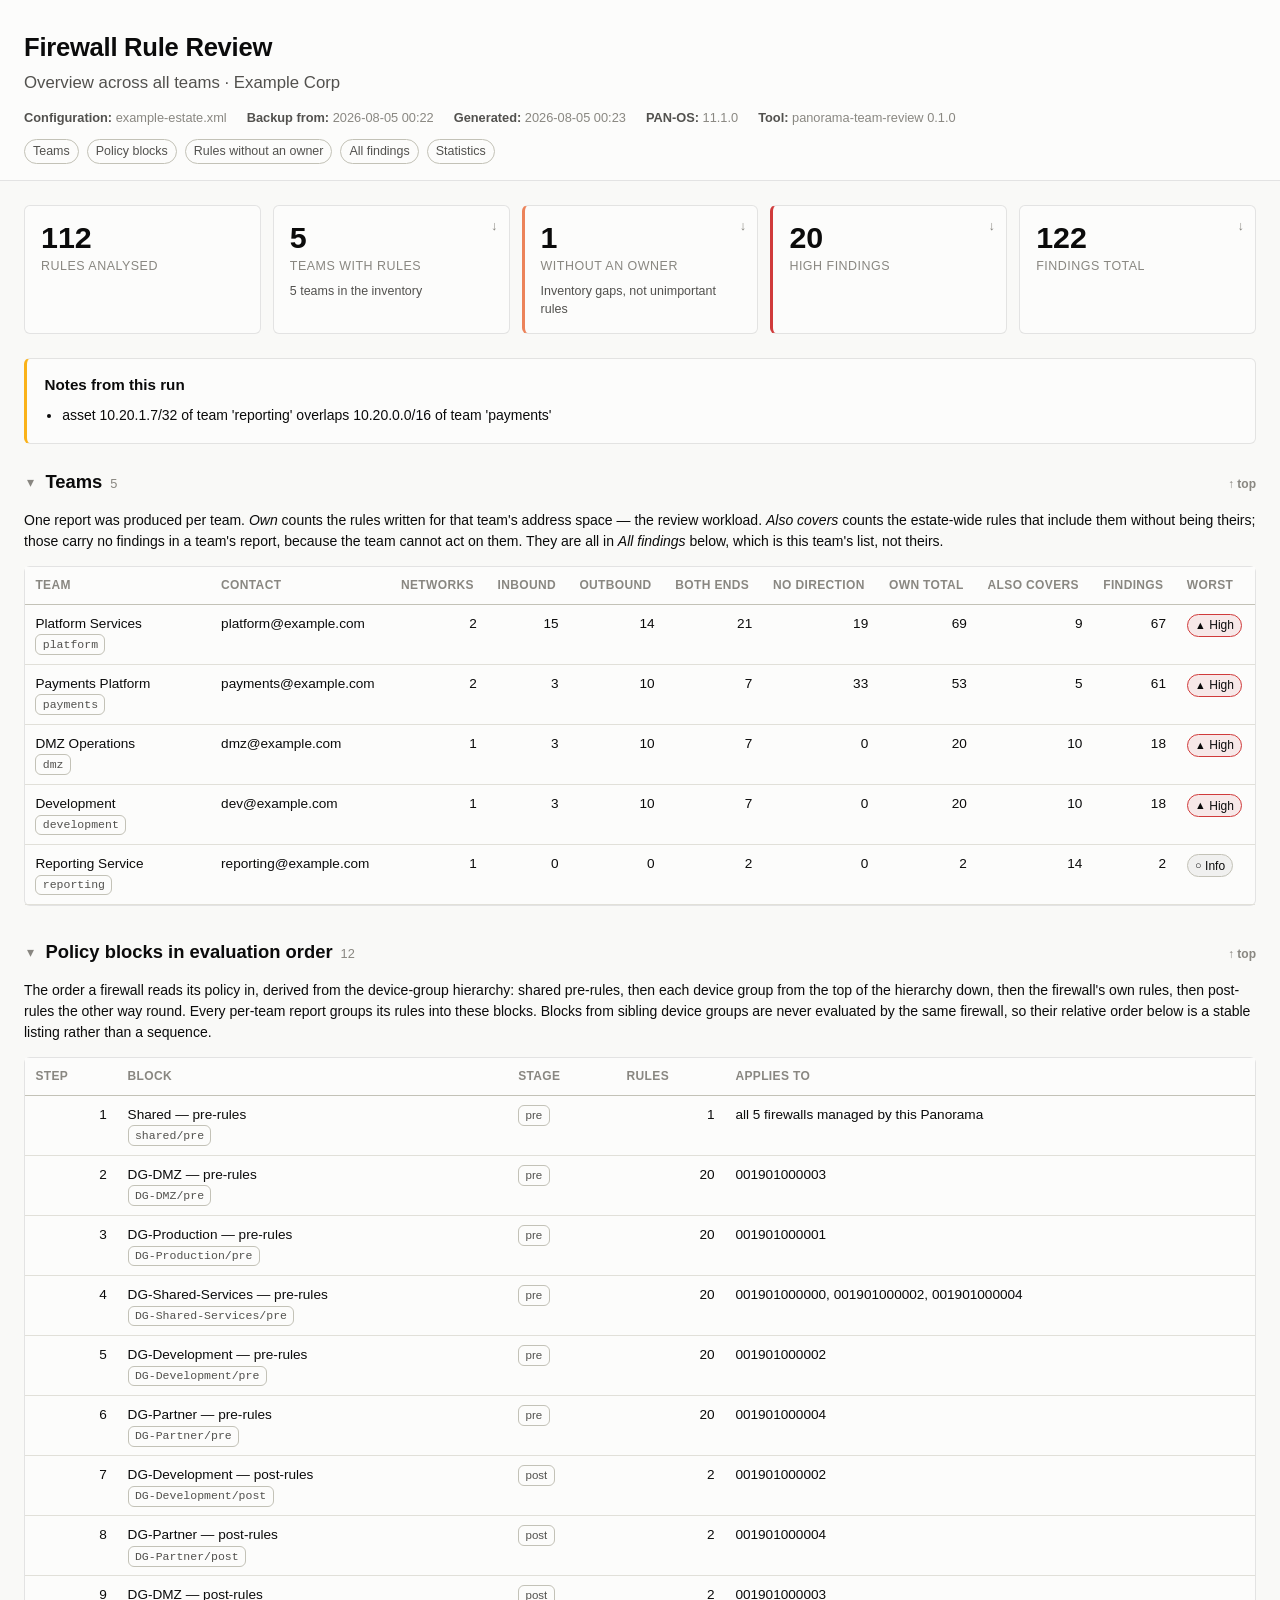
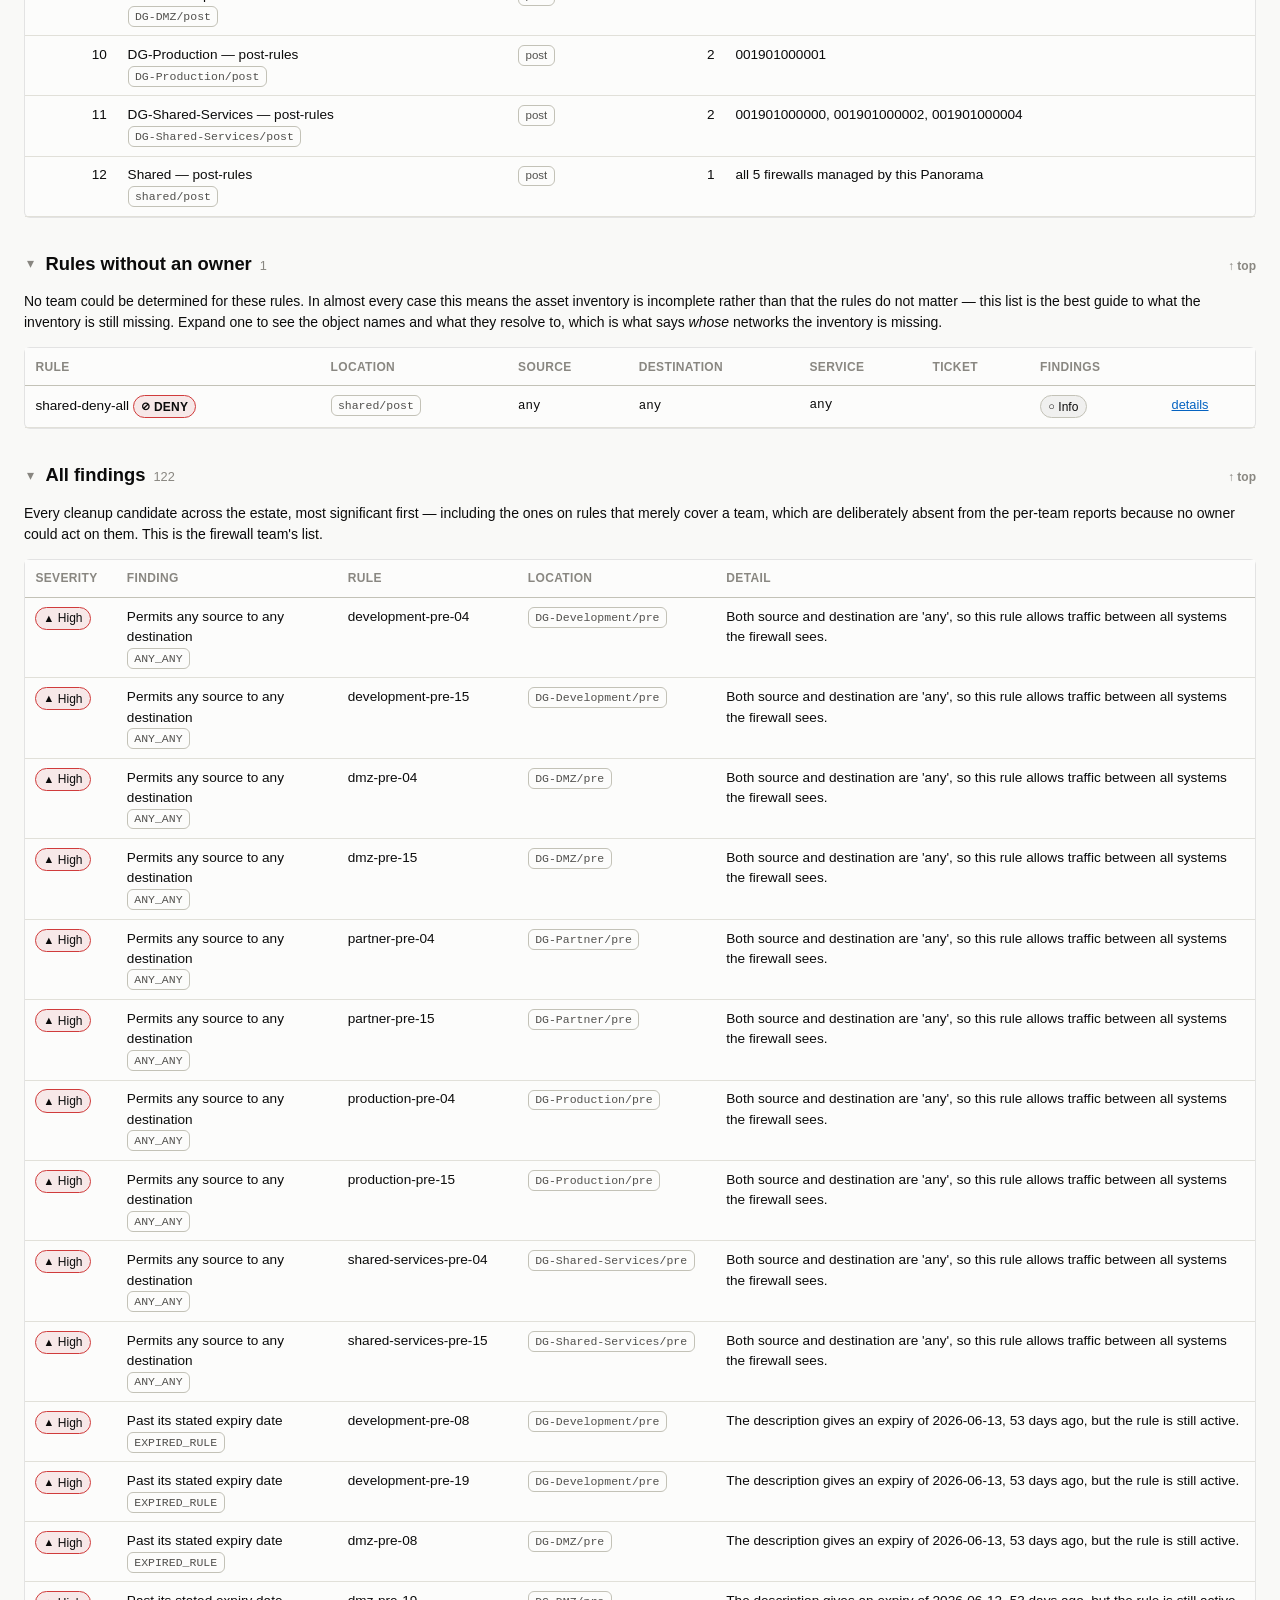
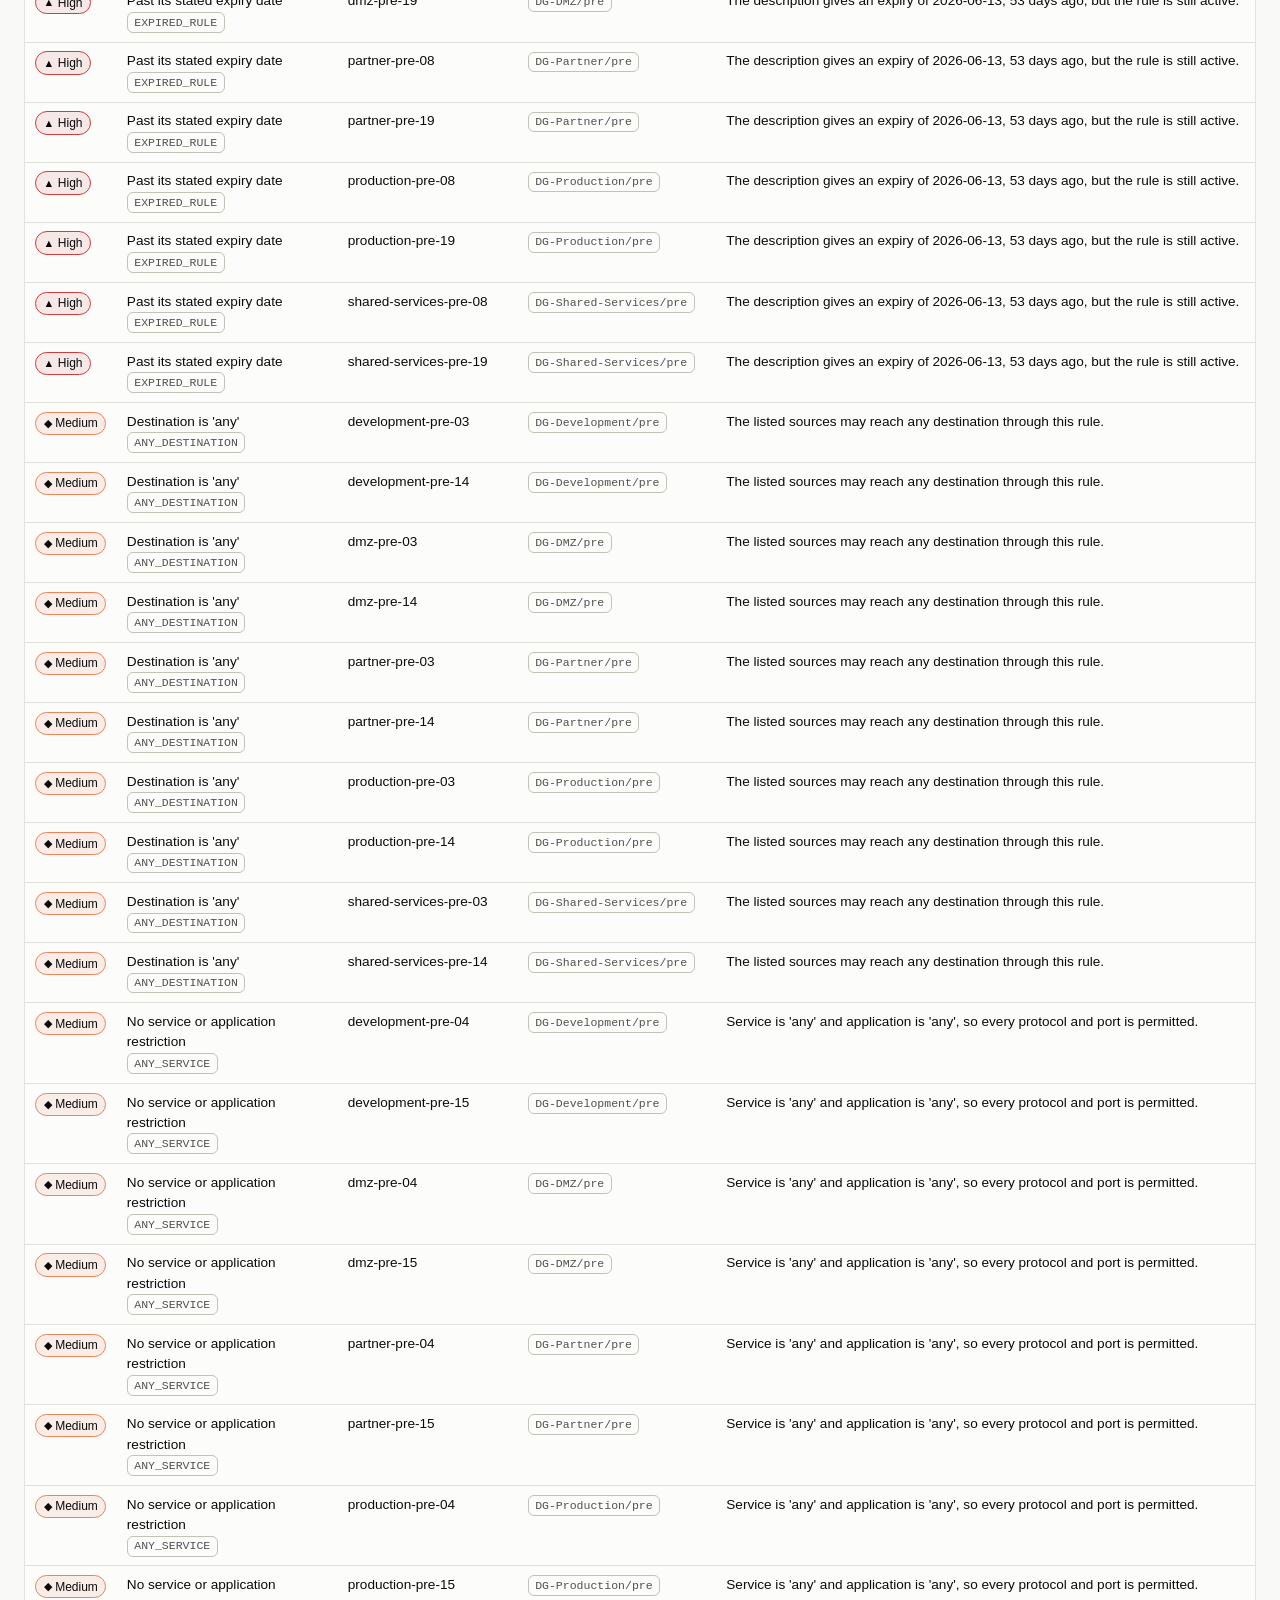
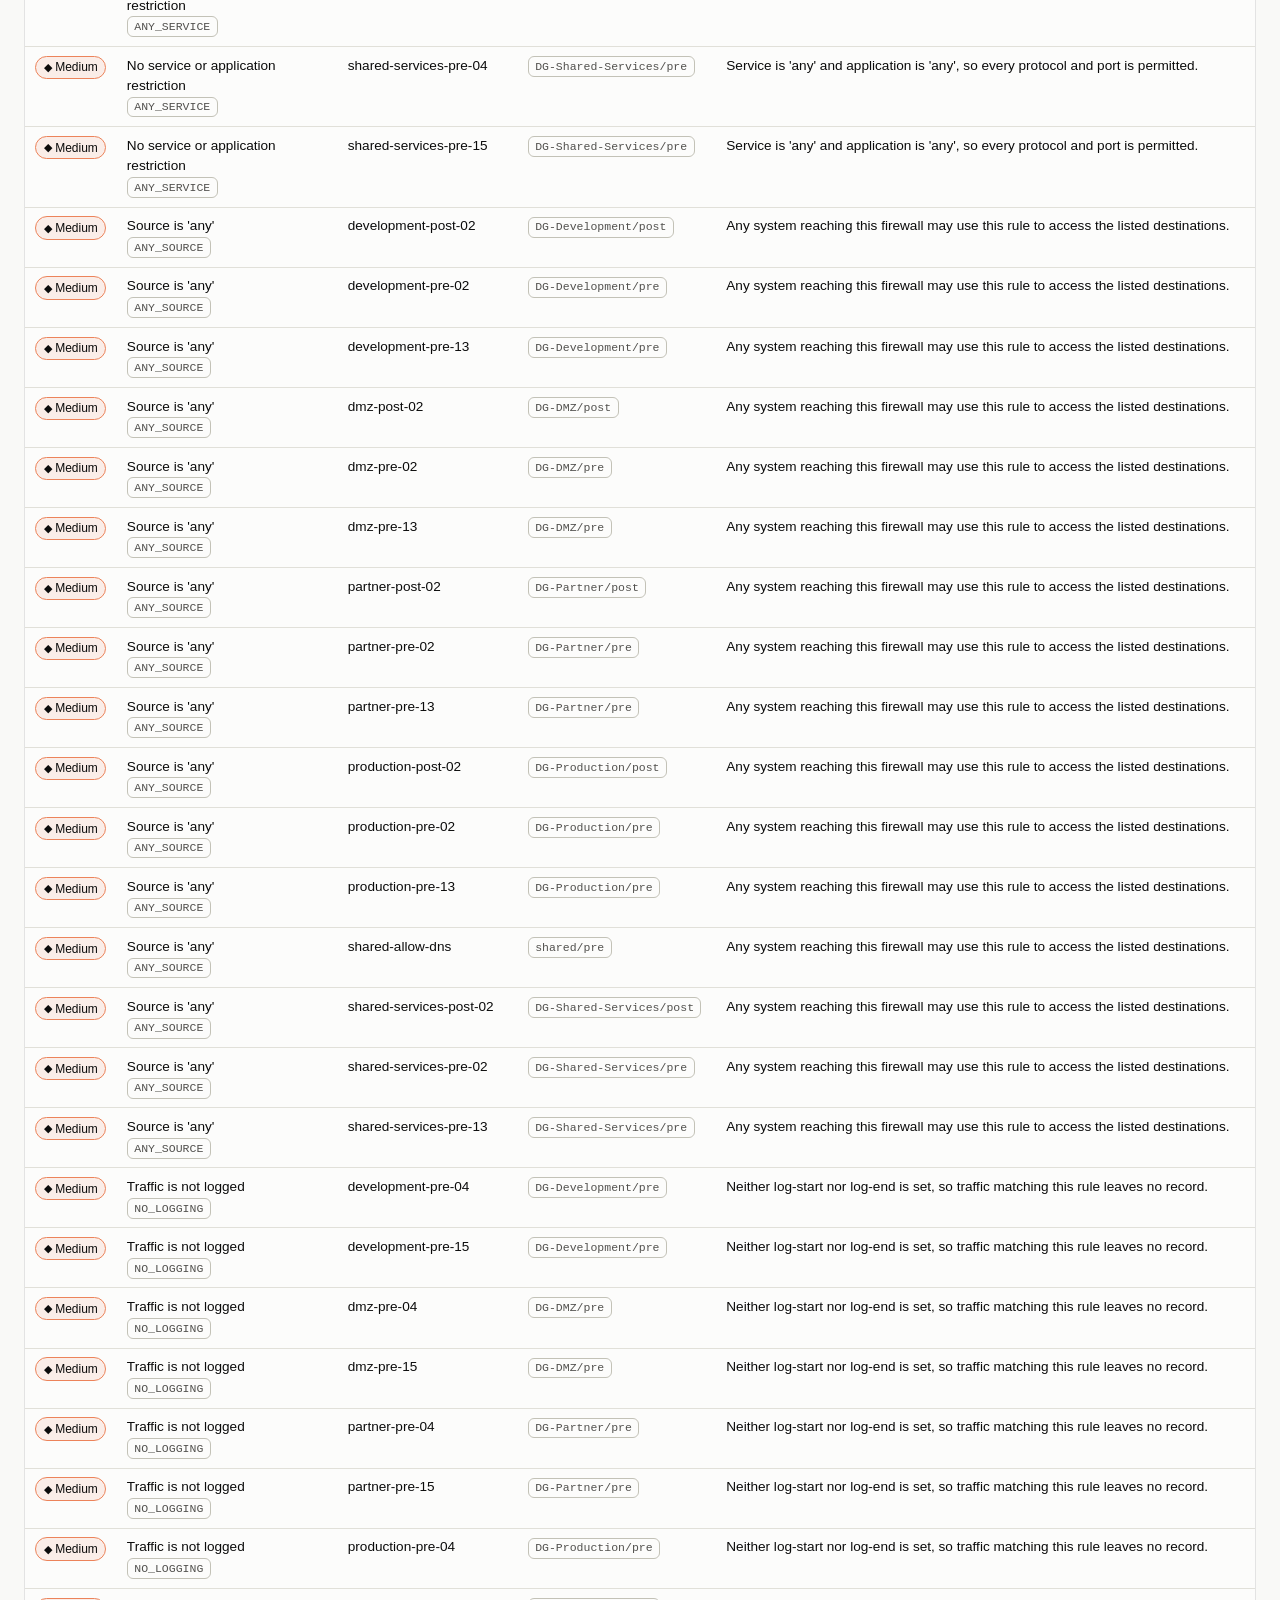
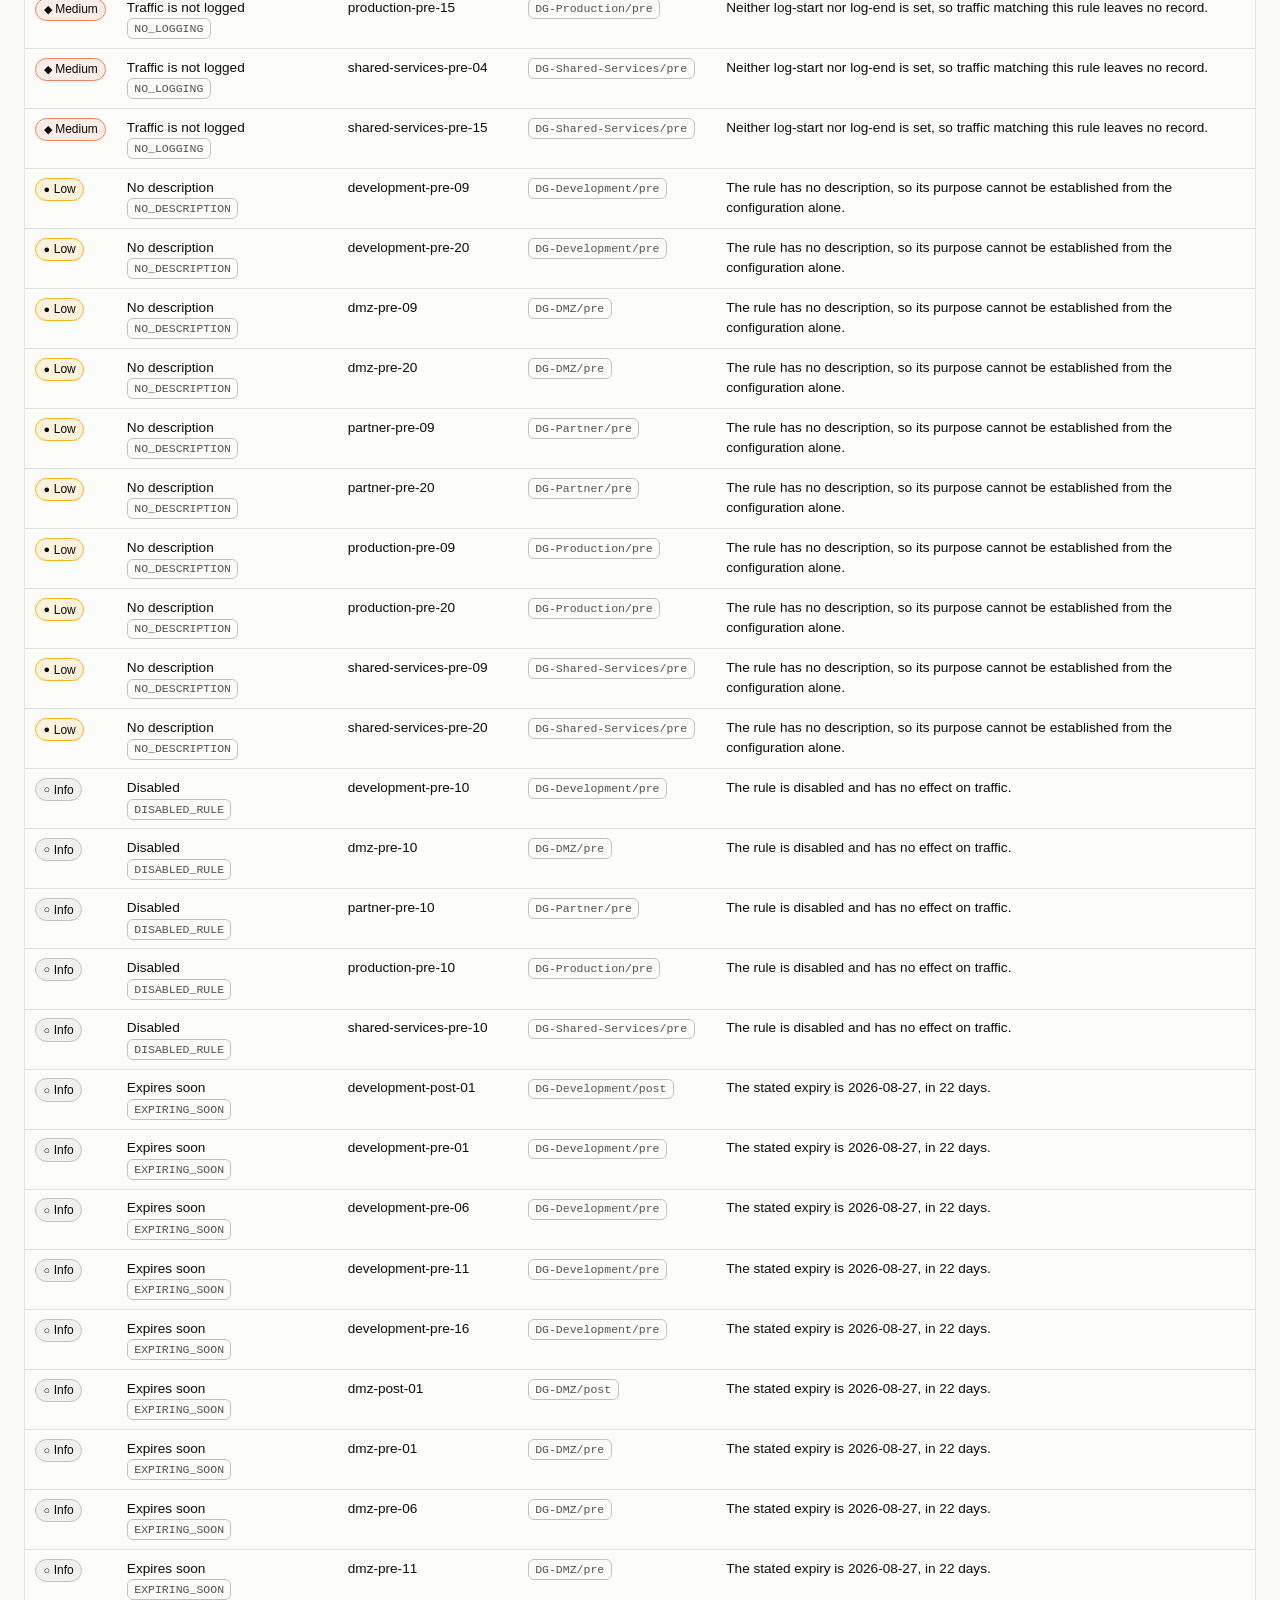
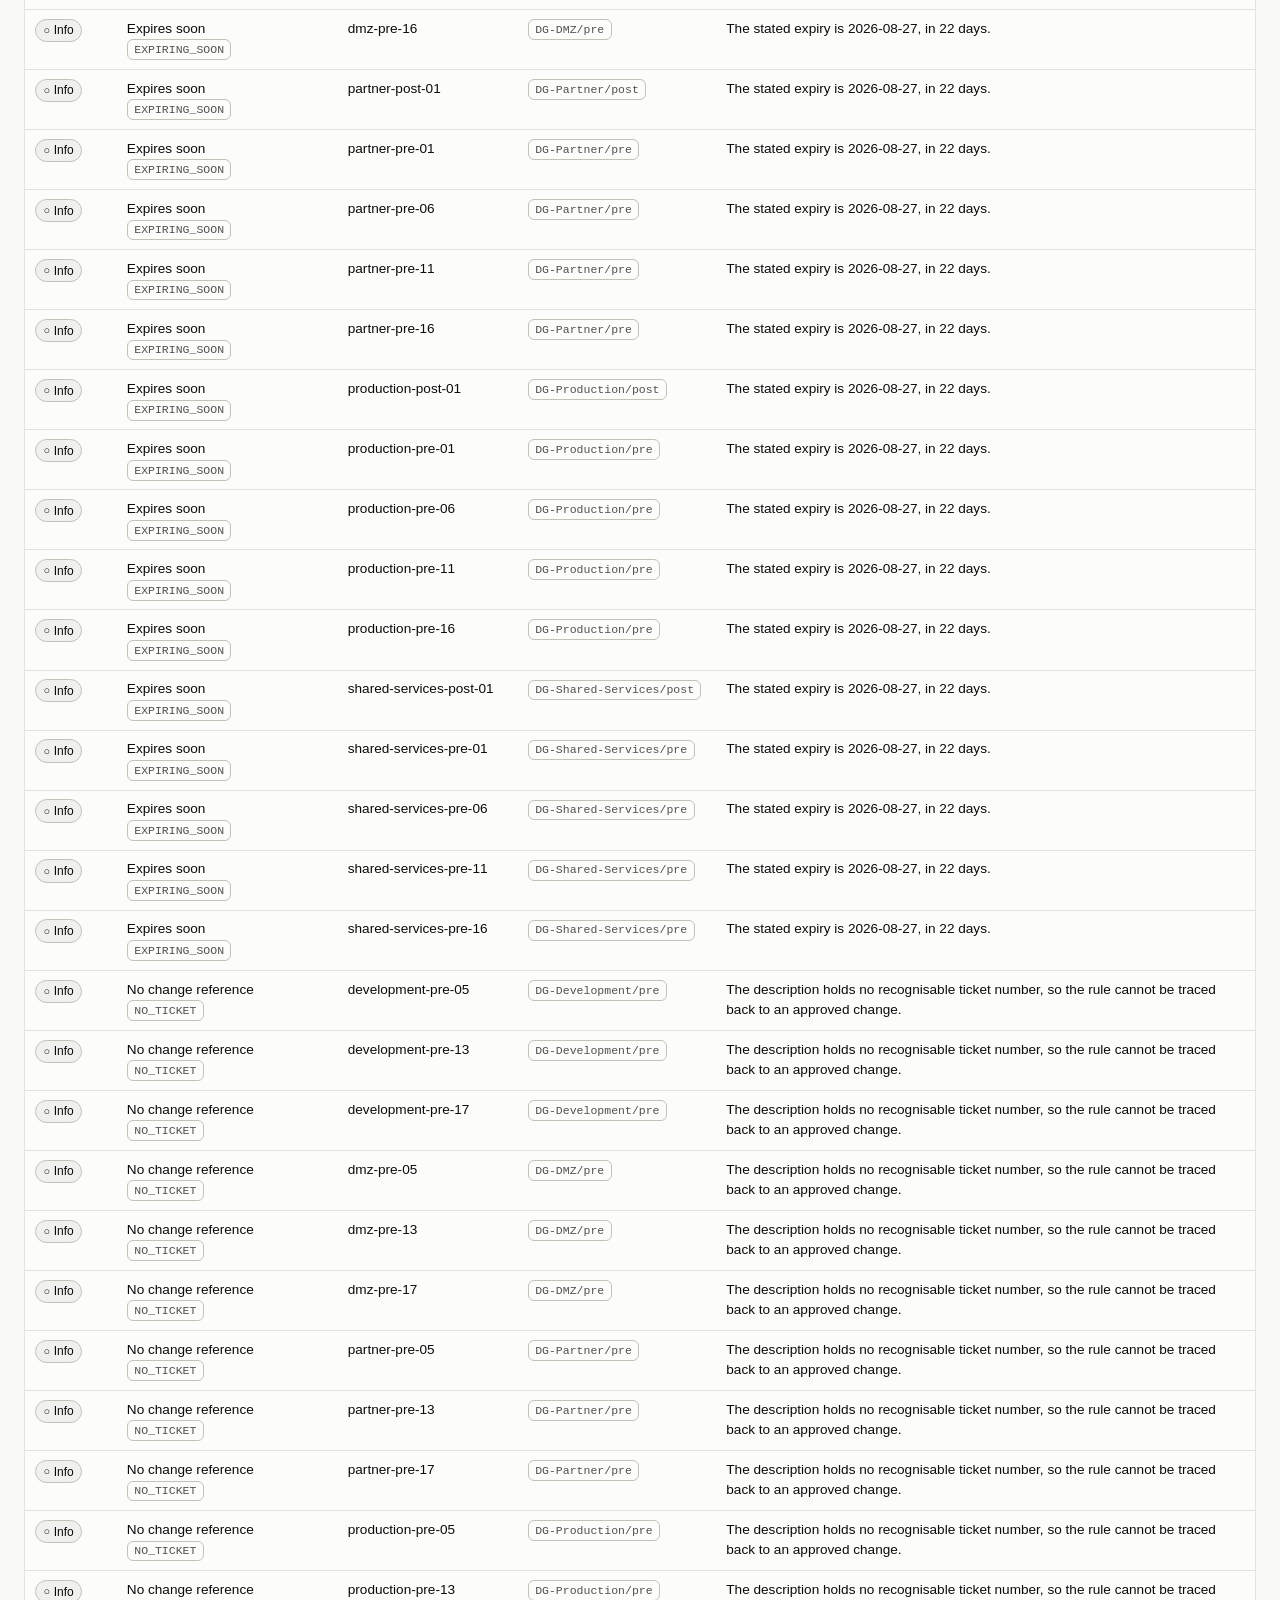
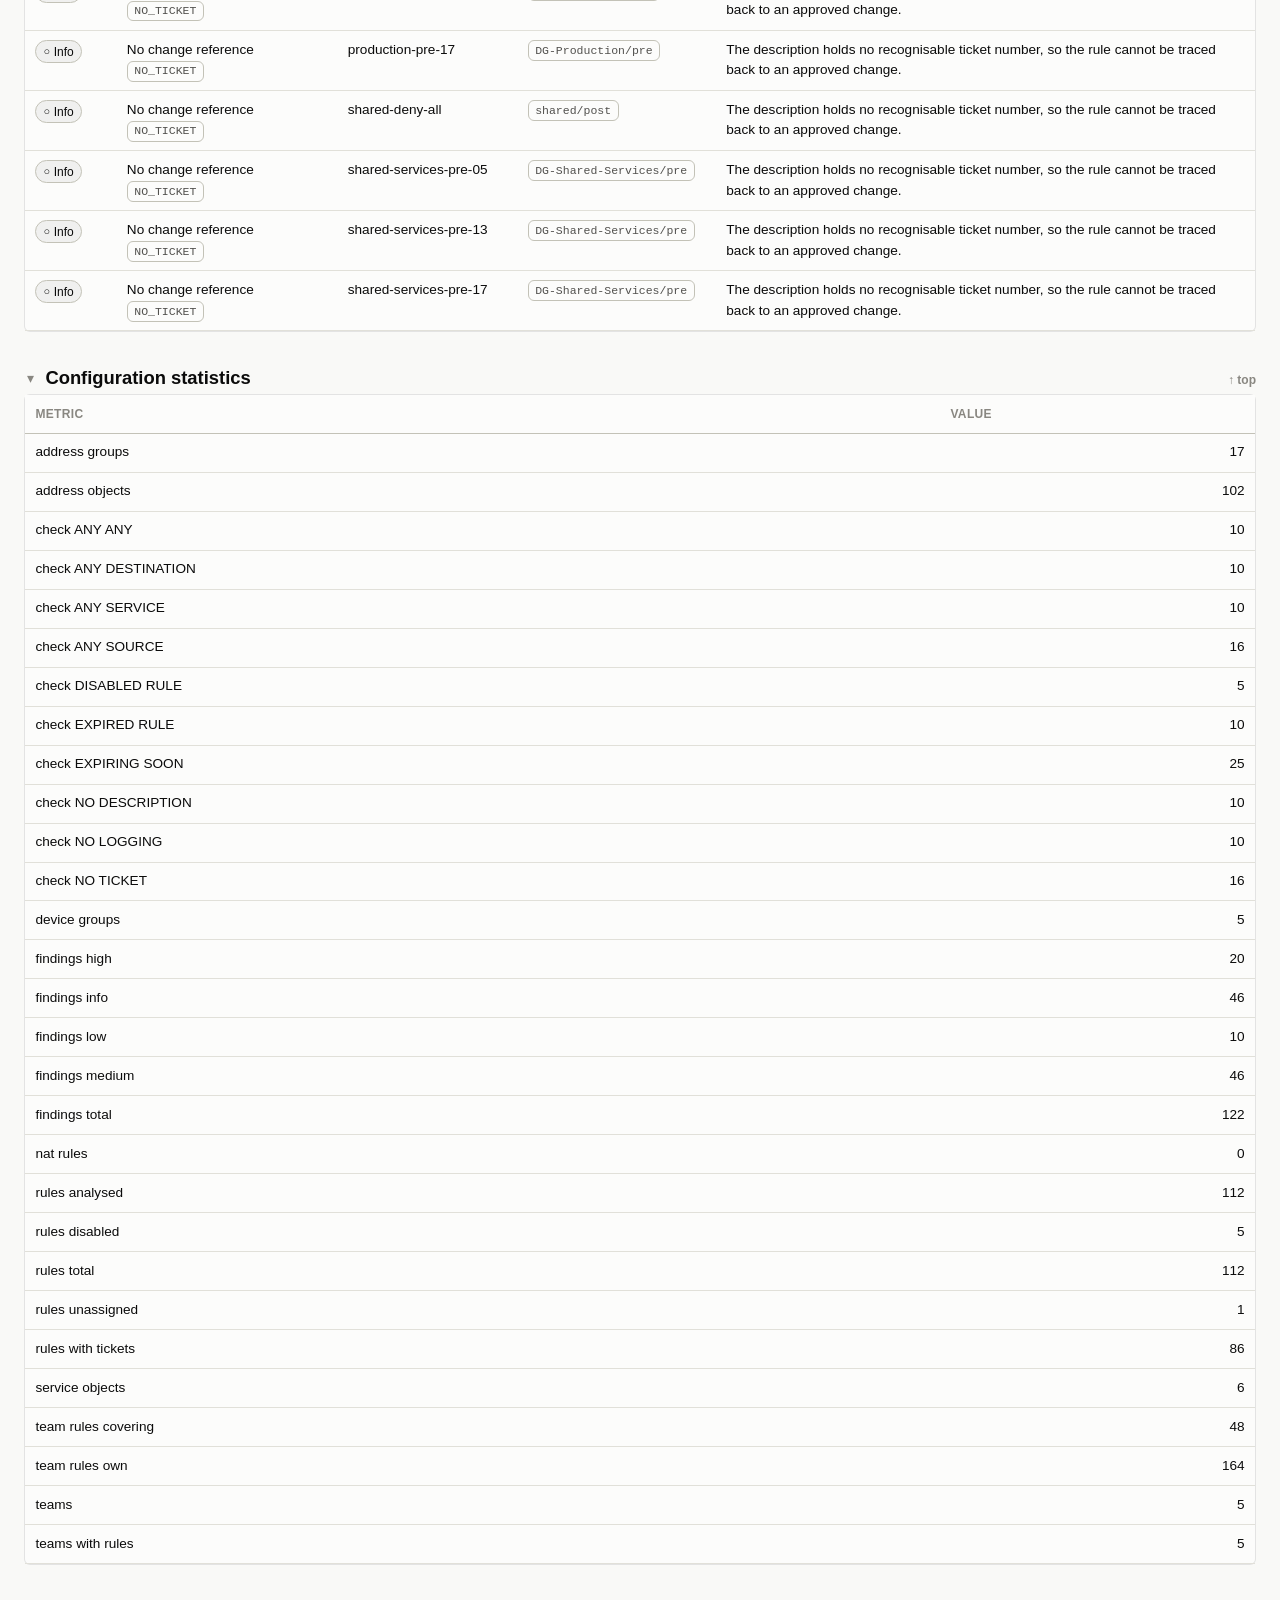
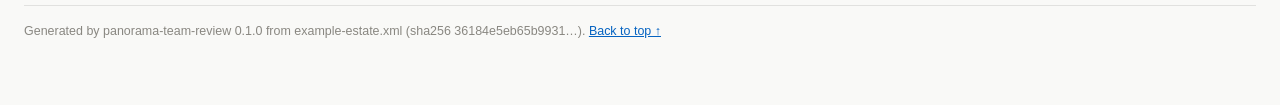
==== commit 787547e5: "Order PDF and Excel address columns by direction, as the HTML report does The HTML report reads each" ====
--- a/example/reports/00_OVERVIEW_all-teams.html
+++ b/example/reports/00_OVERVIEW_all-teams.html
@@ -702,7 +702,7 @@
     <div class="subject">Overview across all teams · Example Corp</div>
     <div class="provenance">
       <span><b>Configuration:</b> example-estate.xml</span>
-<span><b>Backup from:</b> 2026-08-04 22:41</span>      <span><b>Generated:</b> 2026-08-04 22:41</span>
+<span><b>Backup from:</b> 2026-08-05 00:22</span>      <span><b>Generated:</b> 2026-08-05 00:23</span>
 <span><b>PAN-OS:</b> 11.1.0</span>      <span><b>Tool:</b> panorama-team-review 0.1.0</span>
     </div>
 
@@ -1146,70 +1146,70 @@
               <td>Past its stated expiry date<br><span class="pill mono">EXPIRED_RULE</span></td>
               <td class="name">development-pre-08</td>
               <td><span class="pill mono">DG-Development/pre</span></td>
-              <td>The description gives an expiry of 2026-06-13, 52 days ago, but the rule is still active.</td>
+              <td>The description gives an expiry of 2026-06-13, 53 days ago, but the rule is still active.</td>
             </tr>
             <tr>
               <td><span class="badge sev-high"><span class="icon" aria-hidden="true">▲</span>High</span></td>
               <td>Past its stated expiry date<br><span class="pill mono">EXPIRED_RULE</span></td>
               <td class="name">development-pre-19</td>
               <td><span class="pill mono">DG-Development/pre</span></td>
-              <td>The description gives an expiry of 2026-06-13, 52 days ago, but the rule is still active.</td>
+              <td>The description gives an expiry of 2026-06-13, 53 days ago, but the rule is still active.</td>
             </tr>
             <tr>
               <td><span class="badge sev-high"><span class="icon" aria-hidden="true">▲</span>High</span></td>
               <td>Past its stated expiry date<br><span class="pill mono">EXPIRED_RULE</span></td>
               <td class="name">dmz-pre-08</td>
               <td><span class="pill mono">DG-DMZ/pre</span></td>
-              <td>The description gives an expiry of 2026-06-13, 52 days ago, but the rule is still active.</td>
+              <td>The description gives an expiry of 2026-06-13, 53 days ago, but the rule is still active.</td>
             </tr>
             <tr>
               <td><span class="badge sev-high"><span class="icon" aria-hidden="true">▲</span>High</span></td>
               <td>Past its stated expiry date<br><span class="pill mono">EXPIRED_RULE</span></td>
               <td class="name">dmz-pre-19</td>
               <td><span class="pill mono">DG-DMZ/pre</span></td>
-              <td>The description gives an expiry of 2026-06-13, 52 days ago, but the rule is still active.</td>
+              <td>The description gives an expiry of 2026-06-13, 53 days ago, but the rule is still active.</td>
             </tr>
             <tr>
               <td><span class="badge sev-high"><span class="icon" aria-hidden="true">▲</span>High</span></td>
               <td>Past its stated expiry date<br><span class="pill mono">EXPIRED_RULE</span></td>
               <td class="name">partner-pre-08</td>
               <td><span class="pill mono">DG-Partner/pre</span></td>
-              <td>The description gives an expiry of 2026-06-13, 52 days ago, but the rule is still active.</td>
+              <td>The description gives an expiry of 2026-06-13, 53 days ago, but the rule is still active.</td>
             </tr>
             <tr>
               <td><span class="badge sev-high"><span class="icon" aria-hidden="true">▲</span>High</span></td>
               <td>Past its stated expiry date<br><span class="pill mono">EXPIRED_RULE</span></td>
               <td class="name">partner-pre-19</td>
               <td><span class="pill mono">DG-Partner/pre</span></td>
-              <td>The description gives an expiry of 2026-06-13, 52 days ago, but the rule is still active.</td>
+              <td>The description gives an expiry of 2026-06-13, 53 days ago, but the rule is still active.</td>
             </tr>
             <tr>
               <td><span class="badge sev-high"><span class="icon" aria-hidden="true">▲</span>High</span></td>
               <td>Past its stated expiry date<br><span class="pill mono">EXPIRED_RULE</span></td>
               <td class="name">production-pre-08</td>
               <td><span class="pill mono">DG-Production/pre</span></td>
-              <td>The description gives an expiry of 2026-06-13, 52 days ago, but the rule is still active.</td>
+              <td>The description gives an expiry of 2026-06-13, 53 days ago, but the rule is still active.</td>
             </tr>
             <tr>
               <td><span class="badge sev-high"><span class="icon" aria-hidden="true">▲</span>High</span></td>
               <td>Past its stated expiry date<br><span class="pill mono">EXPIRED_RULE</span></td>
               <td class="name">production-pre-19</td>
               <td><span class="pill mono">DG-Production/pre</span></td>
-              <td>The description gives an expiry of 2026-06-13, 52 days ago, but the rule is still active.</td>
+              <td>The description gives an expiry of 2026-06-13, 53 days ago, but the rule is still active.</td>
             </tr>
             <tr>
               <td><span class="badge sev-high"><span class="icon" aria-hidden="true">▲</span>High</span></td>
               <td>Past its stated expiry date<br><span class="pill mono">EXPIRED_RULE</span></td>
               <td class="name">shared-services-pre-08</td>
               <td><span class="pill mono">DG-Shared-Services/pre</span></td>
-              <td>The description gives an expiry of 2026-06-13, 52 days ago, but the rule is still active.</td>
+              <td>The description gives an expiry of 2026-06-13, 53 days ago, but the rule is still active.</td>
             </tr>
             <tr>
               <td><span class="badge sev-high"><span class="icon" aria-hidden="true">▲</span>High</span></td>
               <td>Past its stated expiry date<br><span class="pill mono">EXPIRED_RULE</span></td>
               <td class="name">shared-services-pre-19</td>
               <td><span class="pill mono">DG-Shared-Services/pre</span></td>
-              <td>The description gives an expiry of 2026-06-13, 52 days ago, but the rule is still active.</td>
+              <td>The description gives an expiry of 2026-06-13, 53 days ago, but the rule is still active.</td>
             </tr>
             <tr>
               <td><span class="badge sev-medium"><span class="icon" aria-hidden="true">◆</span>Medium</span></td>
@@ -1643,175 +1643,175 @@
               <td>Expires soon<br><span class="pill mono">EXPIRING_SOON</span></td>
               <td class="name">development-post-01</td>
               <td><span class="pill mono">DG-Development/post</span></td>
-              <td>The stated expiry is 2026-08-27, in 23 days.</td>
+              <td>The stated expiry is 2026-08-27, in 22 days.</td>
             </tr>
             <tr>
               <td><span class="badge sev-info"><span class="icon" aria-hidden="true">○</span>Info</span></td>
               <td>Expires soon<br><span class="pill mono">EXPIRING_SOON</span></td>
               <td class="name">development-pre-01</td>
               <td><span class="pill mono">DG-Development/pre</span></td>
-              <td>The stated expiry is 2026-08-27, in 23 days.</td>
+              <td>The stated expiry is 2026-08-27, in 22 days.</td>
             </tr>
             <tr>
               <td><span class="badge sev-info"><span class="icon" aria-hidden="true">○</span>Info</span></td>
               <td>Expires soon<br><span class="pill mono">EXPIRING_SOON</span></td>
               <td class="name">development-pre-06</td>
               <td><span class="pill mono">DG-Development/pre</span></td>
-              <td>The stated expiry is 2026-08-27, in 23 days.</td>
+              <td>The stated expiry is 2026-08-27, in 22 days.</td>
             </tr>
             <tr>
               <td><span class="badge sev-info"><span class="icon" aria-hidden="true">○</span>Info</span></td>
               <td>Expires soon<br><span class="pill mono">EXPIRING_SOON</span></td>
               <td class="name">development-pre-11</td>
               <td><span class="pill mono">DG-Development/pre</span></td>
-              <td>The stated expiry is 2026-08-27, in 23 days.</td>
+              <td>The stated expiry is 2026-08-27, in 22 days.</td>
             </tr>
             <tr>
               <td><span class="badge sev-info"><span class="icon" aria-hidden="true">○</span>Info</span></td>
               <td>Expires soon<br><span class="pill mono">EXPIRING_SOON</span></td>
               <td class="name">development-pre-16</td>
               <td><span class="pill mono">DG-Development/pre</span></td>
-              <td>The stated expiry is 2026-08-27, in 23 days.</td>
+              <td>The stated expiry is 2026-08-27, in 22 days.</td>
             </tr>
             <tr>
               <td><span class="badge sev-info"><span class="icon" aria-hidden="true">○</span>Info</span></td>
               <td>Expires soon<br><span class="pill mono">EXPIRING_SOON</span></td>
               <td class="name">dmz-post-01</td>
               <td><span class="pill mono">DG-DMZ/post</span></td>
-              <td>The stated expiry is 2026-08-27, in 23 days.</td>
+              <td>The stated expiry is 2026-08-27, in 22 days.</td>
             </tr>
             <tr>
               <td><span class="badge sev-info"><span class="icon" aria-hidden="true">○</span>Info</span></td>
               <td>Expires soon<br><span class="pill mono">EXPIRING_SOON</span></td>
               <td class="name">dmz-pre-01</td>
               <td><span class="pill mono">DG-DMZ/pre</span></td>
-              <td>The stated expiry is 2026-08-27, in 23 days.</td>
+              <td>The stated expiry is 2026-08-27, in 22 days.</td>
             </tr>
             <tr>
               <td><span class="badge sev-info"><span class="icon" aria-hidden="true">○</span>Info</span></td>
               <td>Expires soon<br><span class="pill mono">EXPIRING_SOON</span></td>
               <td class="name">dmz-pre-06</td>
               <td><span class="pill mono">DG-DMZ/pre</span></td>
-              <td>The stated expiry is 2026-08-27, in 23 days.</td>
+              <td>The stated expiry is 2026-08-27, in 22 days.</td>
             </tr>
             <tr>
               <td><span class="badge sev-info"><span class="icon" aria-hidden="true">○</span>Info</span></td>
               <td>Expires soon<br><span class="pill mono">EXPIRING_SOON</span></td>
               <td class="name">dmz-pre-11</td>
               <td><span class="pill mono">DG-DMZ/pre</span></td>
-              <td>The stated expiry is 2026-08-27, in 23 days.</td>
+              <td>The stated expiry is 2026-08-27, in 22 days.</td>
             </tr>
             <tr>
               <td><span class="badge sev-info"><span class="icon" aria-hidden="true">○</span>Info</span></td>
               <td>Expires soon<br><span class="pill mono">EXPIRING_SOON</span></td>
               <td class="name">dmz-pre-16</td>
               <td><span class="pill mono">DG-DMZ/pre</span></td>
-              <td>The stated expiry is 2026-08-27, in 23 days.</td>
+              <td>The stated expiry is 2026-08-27, in 22 days.</td>
             </tr>
             <tr>
               <td><span class="badge sev-info"><span class="icon" aria-hidden="true">○</span>Info</span></td>
               <td>Expires soon<br><span class="pill mono">EXPIRING_SOON</span></td>
               <td class="name">partner-post-01</td>
               <td><span class="pill mono">DG-Partner/post</span></td>
-              <td>The stated expiry is 2026-08-27, in 23 days.</td>
+              <td>The stated expiry is 2026-08-27, in 22 days.</td>
             </tr>
             <tr>
               <td><span class="badge sev-info"><span class="icon" aria-hidden="true">○</span>Info</span></td>
               <td>Expires soon<br><span class="pill mono">EXPIRING_SOON</span></td>
               <td class="name">partner-pre-01</td>
               <td><span class="pill mono">DG-Partner/pre</span></td>
-              <td>The stated expiry is 2026-08-27, in 23 days.</td>
+              <td>The stated expiry is 2026-08-27, in 22 days.</td>
             </tr>
             <tr>
               <td><span class="badge sev-info"><span class="icon" aria-hidden="true">○</span>Info</span></td>
               <td>Expires soon<br><span class="pill mono">EXPIRING_SOON</span></td>
               <td class="name">partner-pre-06</td>
               <td><span class="pill mono">DG-Partner/pre</span></td>
-              <td>The stated expiry is 2026-08-27, in 23 days.</td>
+              <td>The stated expiry is 2026-08-27, in 22 days.</td>
             </tr>
             <tr>
               <td><span class="badge sev-info"><span class="icon" aria-hidden="true">○</span>Info</span></td>
               <td>Expires soon<br><span class="pill mono">EXPIRING_SOON</span></td>
               <td class="name">partner-pre-11</td>
               <td><span class="pill mono">DG-Partner/pre</span></td>
-              <td>The stated expiry is 2026-08-27, in 23 days.</td>
+              <td>The stated expiry is 2026-08-27, in 22 days.</td>
             </tr>
             <tr>
               <td><span class="badge sev-info"><span class="icon" aria-hidden="true">○</span>Info</span></td>
               <td>Expires soon<br><span class="pill mono">EXPIRING_SOON</span></td>
               <td class="name">partner-pre-16</td>
               <td><span class="pill mono">DG-Partner/pre</span></td>
-              <td>The stated expiry is 2026-08-27, in 23 days.</td>
+              <td>The stated expiry is 2026-08-27, in 22 days.</td>
             </tr>
             <tr>
               <td><span class="badge sev-info"><span class="icon" aria-hidden="true">○</span>Info</span></td>
               <td>Expires soon<br><span class="pill mono">EXPIRING_SOON</span></td>
               <td class="name">production-post-01</td>
               <td><span class="pill mono">DG-Production/post</span></td>
-              <td>The stated expiry is 2026-08-27, in 23 days.</td>
+              <td>The stated expiry is 2026-08-27, in 22 days.</td>
             </tr>
             <tr>
               <td><span class="badge sev-info"><span class="icon" aria-hidden="true">○</span>Info</span></td>
               <td>Expires soon<br><span class="pill mono">EXPIRING_SOON</span></td>
               <td class="name">production-pre-01</td>
               <td><span class="pill mono">DG-Production/pre</span></td>
-              <td>The stated expiry is 2026-08-27, in 23 days.</td>
+              <td>The stated expiry is 2026-08-27, in 22 days.</td>
             </tr>
             <tr>
               <td><span class="badge sev-info"><span class="icon" aria-hidden="true">○</span>Info</span></td>
               <td>Expires soon<br><span class="pill mono">EXPIRING_SOON</span></td>
               <td class="name">production-pre-06</td>
               <td><span class="pill mono">DG-Production/pre</span></td>
-              <td>The stated expiry is 2026-08-27, in 23 days.</td>
+              <td>The stated expiry is 2026-08-27, in 22 days.</td>
             </tr>
             <tr>
               <td><span class="badge sev-info"><span class="icon" aria-hidden="true">○</span>Info</span></td>
               <td>Expires soon<br><span class="pill mono">EXPIRING_SOON</span></td>
               <td class="name">production-pre-11</td>
               <td><span class="pill mono">DG-Production/pre</span></td>
-              <td>The stated expiry is 2026-08-27, in 23 days.</td>
+              <td>The stated expiry is 2026-08-27, in 22 days.</td>
             </tr>
             <tr>
               <td><span class="badge sev-info"><span class="icon" aria-hidden="true">○</span>Info</span></td>
               <td>Expires soon<br><span class="pill mono">EXPIRING_SOON</span></td>
               <td class="name">production-pre-16</td>
               <td><span class="pill mono">DG-Production/pre</span></td>
-              <td>The stated expiry is 2026-08-27, in 23 days.</td>
+              <td>The stated expiry is 2026-08-27, in 22 days.</td>
             </tr>
             <tr>
               <td><span class="badge sev-info"><span class="icon" aria-hidden="true">○</span>Info</span></td>
               <td>Expires soon<br><span class="pill mono">EXPIRING_SOON</span></td>
               <td class="name">shared-services-post-01</td>
               <td><span class="pill mono">DG-Shared-Services/post</span></td>
-              <td>The stated expiry is 2026-08-27, in 23 days.</td>
+              <td>The stated expiry is 2026-08-27, in 22 days.</td>
             </tr>
             <tr>
               <td><span class="badge sev-info"><span class="icon" aria-hidden="true">○</span>Info</span></td>
               <td>Expires soon<br><span class="pill mono">EXPIRING_SOON</span></td>
               <td class="name">shared-services-pre-01</td>
               <td><span class="pill mono">DG-Shared-Services/pre</span></td>
-              <td>The stated expiry is 2026-08-27, in 23 days.</td>
+              <td>The stated expiry is 2026-08-27, in 22 days.</td>
             </tr>
             <tr>
               <td><span class="badge sev-info"><span class="icon" aria-hidden="true">○</span>Info</span></td>
               <td>Expires soon<br><span class="pill mono">EXPIRING_SOON</span></td>
               <td class="name">shared-services-pre-06</td>
               <td><span class="pill mono">DG-Shared-Services/pre</span></td>
-              <td>The stated expiry is 2026-08-27, in 23 days.</td>
+              <td>The stated expiry is 2026-08-27, in 22 days.</td>
             </tr>
             <tr>
               <td><span class="badge sev-info"><span class="icon" aria-hidden="true">○</span>Info</span></td>
               <td>Expires soon<br><span class="pill mono">EXPIRING_SOON</span></td>
               <td class="name">shared-services-pre-11</td>
               <td><span class="pill mono">DG-Shared-Services/pre</span></td>
-              <td>The stated expiry is 2026-08-27, in 23 days.</td>
+              <td>The stated expiry is 2026-08-27, in 22 days.</td>
             </tr>
             <tr>
               <td><span class="badge sev-info"><span class="icon" aria-hidden="true">○</span>Info</span></td>
               <td>Expires soon<br><span class="pill mono">EXPIRING_SOON</span></td>
               <td class="name">shared-services-pre-16</td>
               <td><span class="pill mono">DG-Shared-Services/pre</span></td>
-              <td>The stated expiry is 2026-08-27, in 23 days.</td>
+              <td>The stated expiry is 2026-08-27, in 22 days.</td>
             </tr>
             <tr>
               <td><span class="badge sev-info"><span class="icon" aria-hidden="true">○</span>Info</span></td>
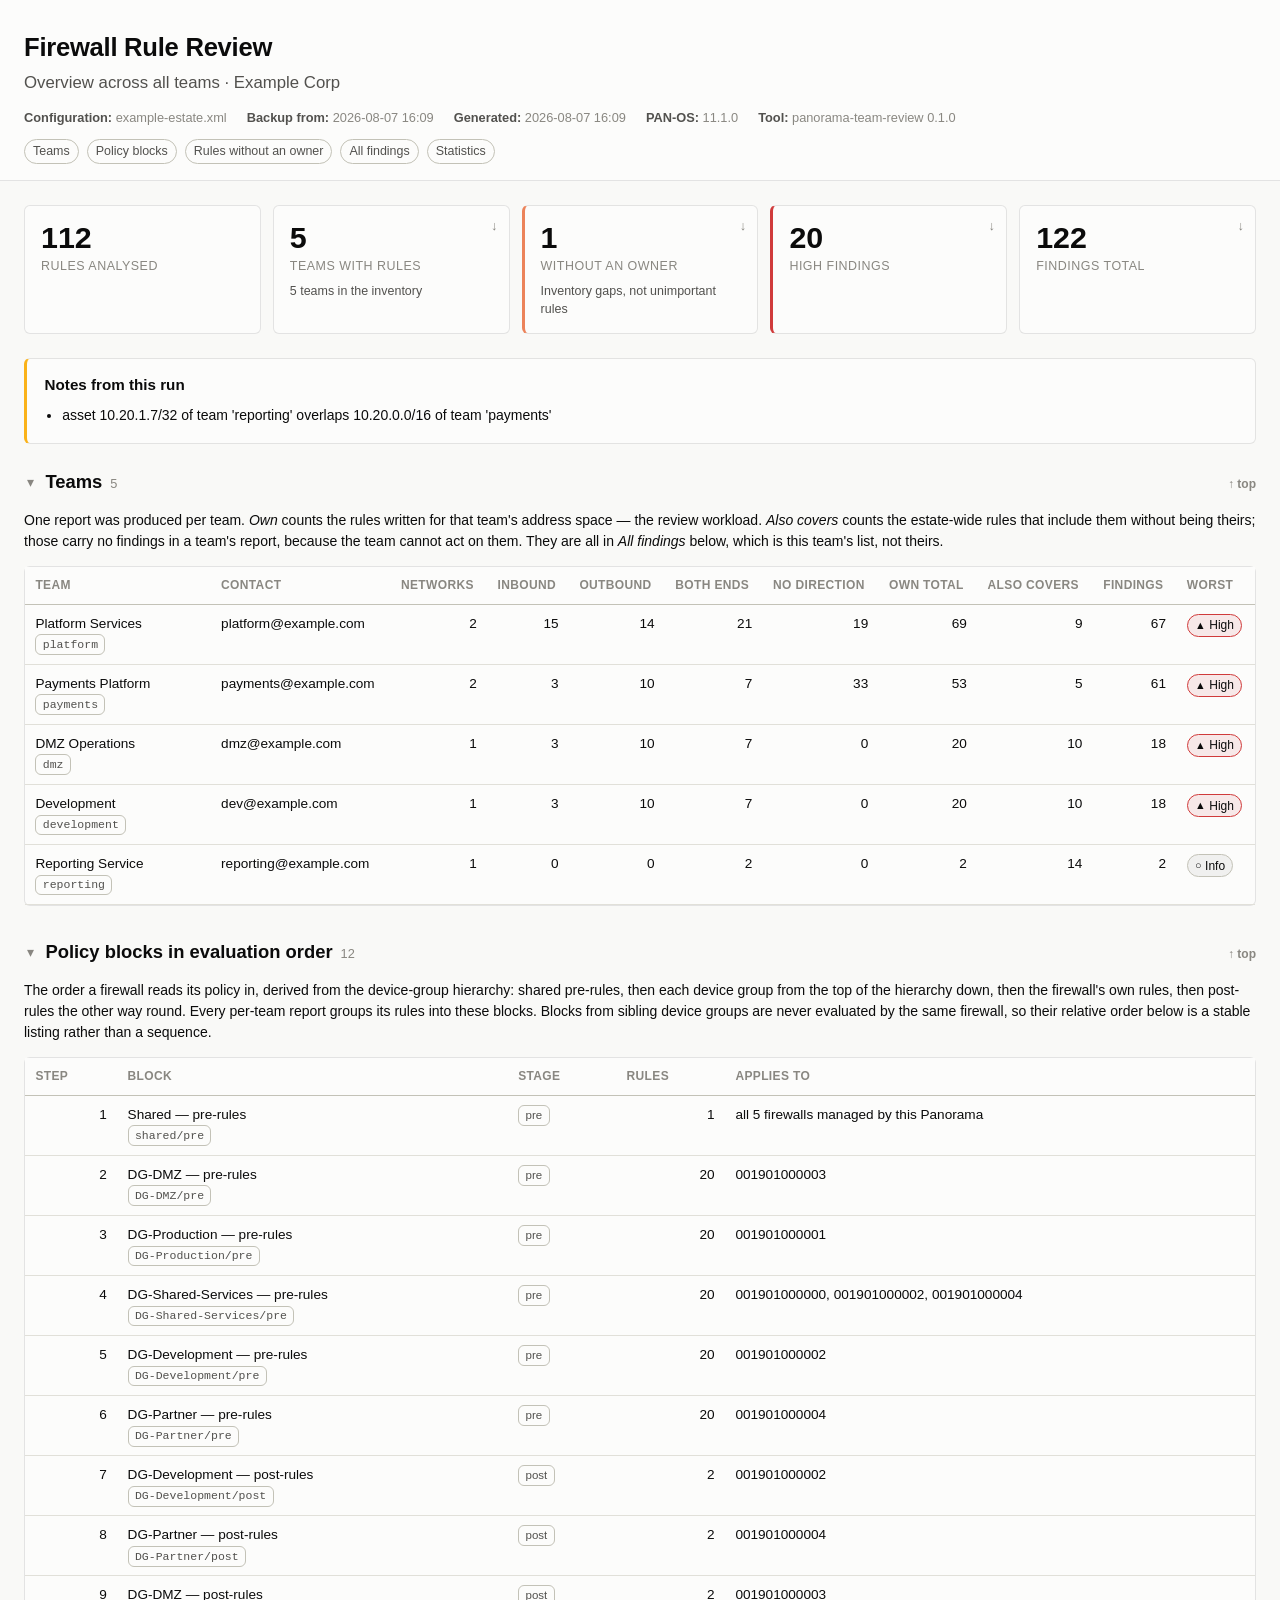
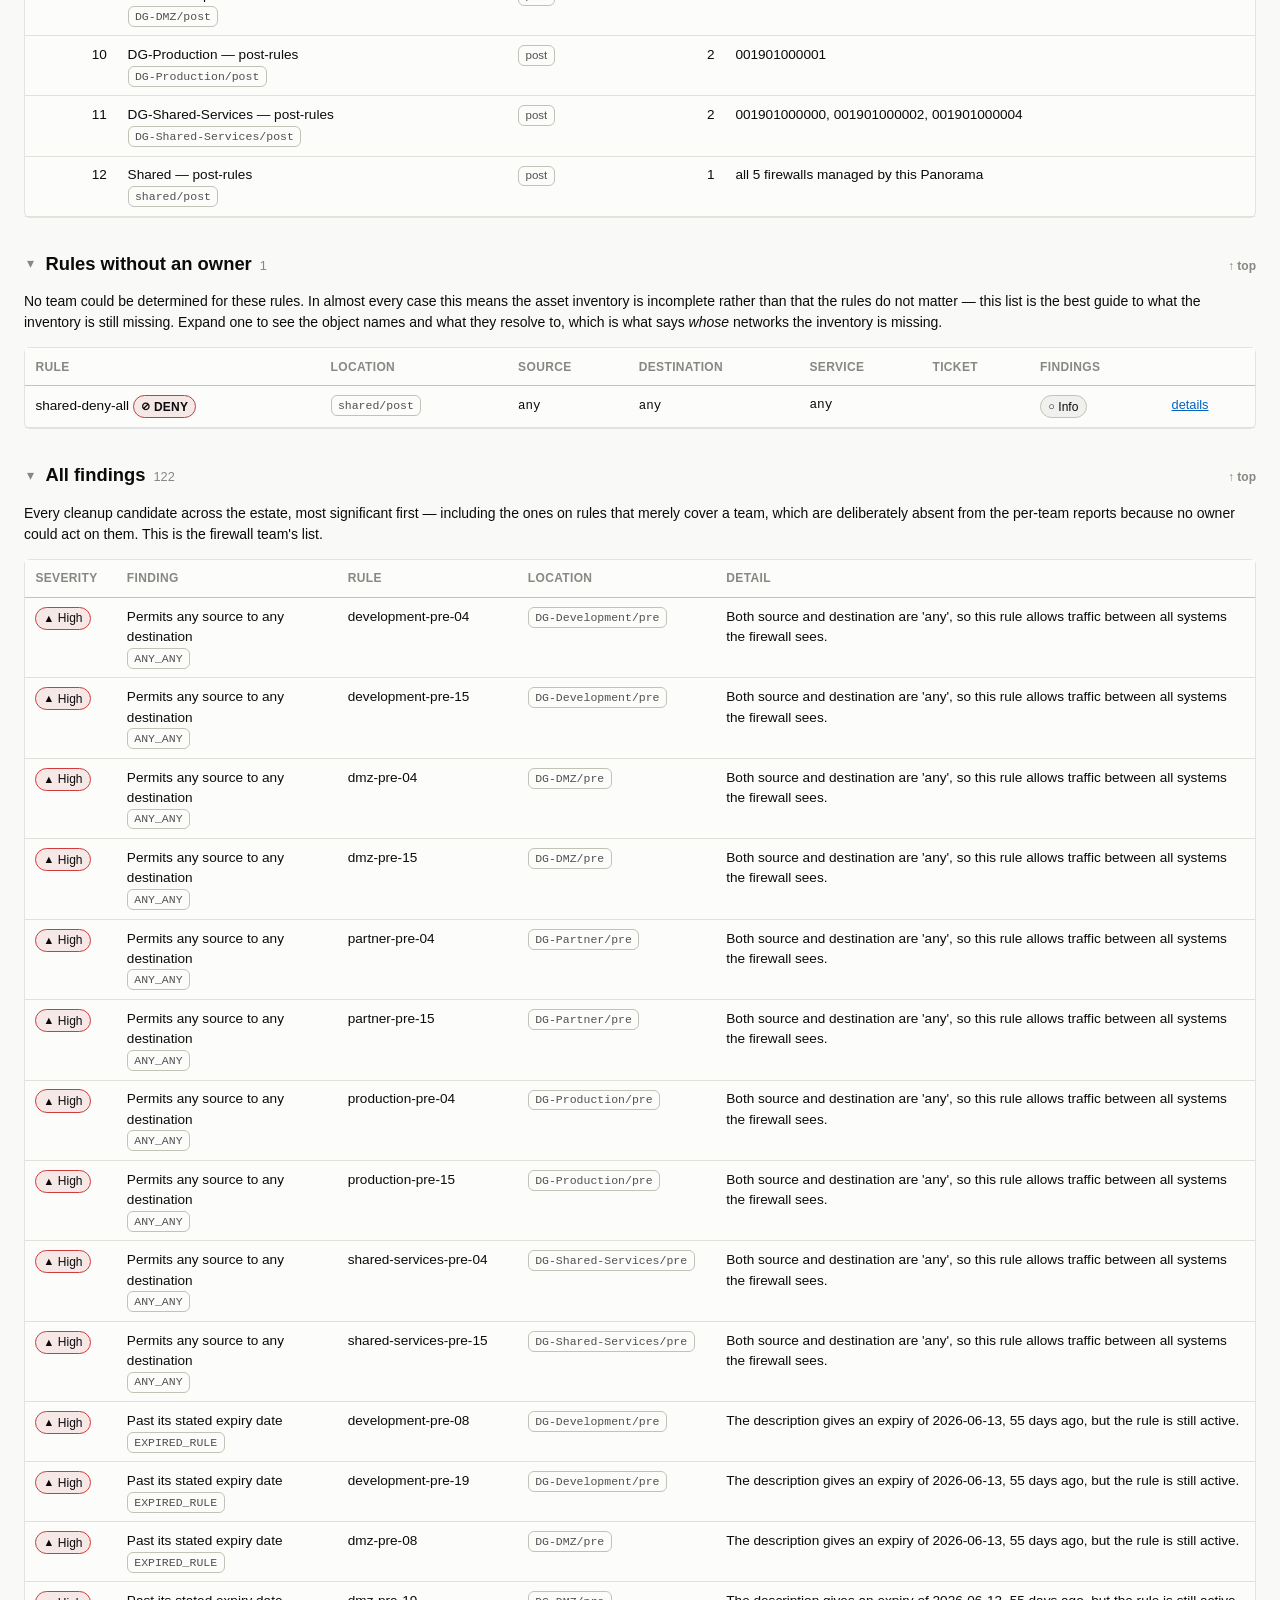
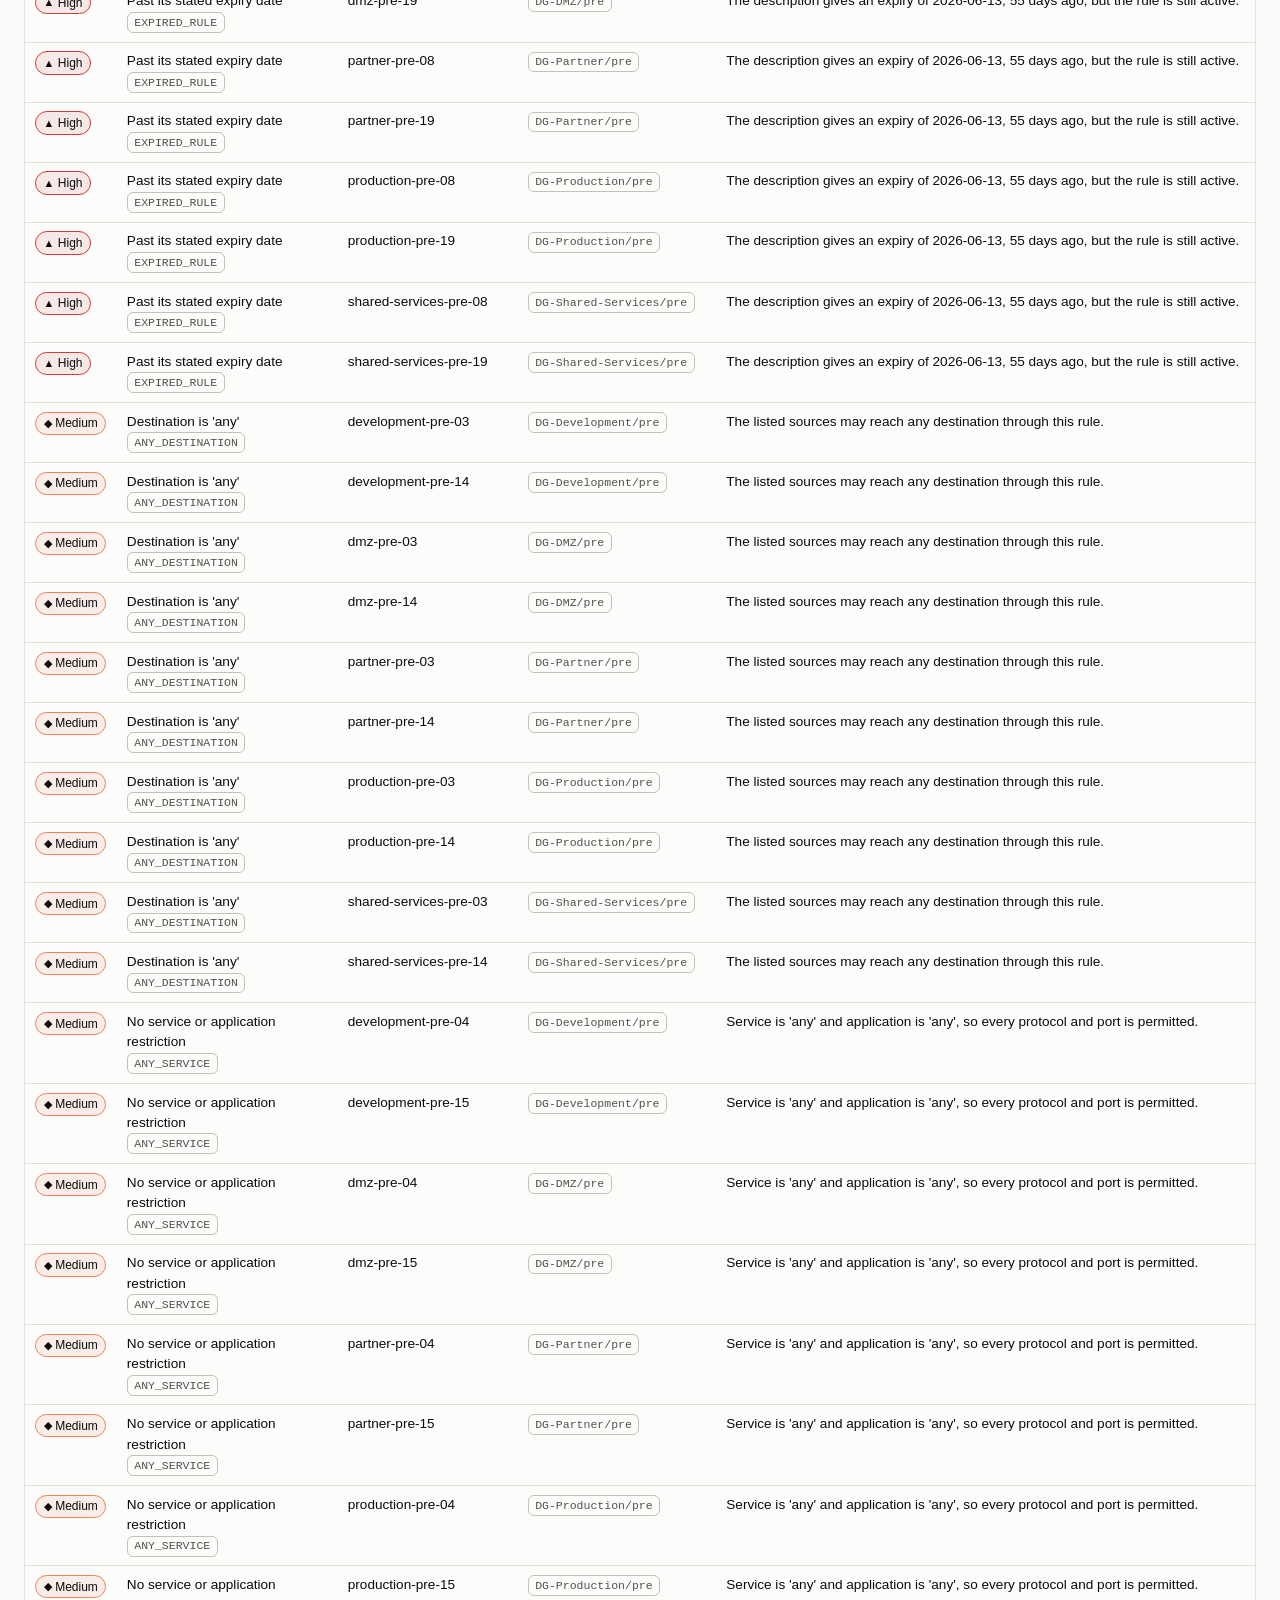
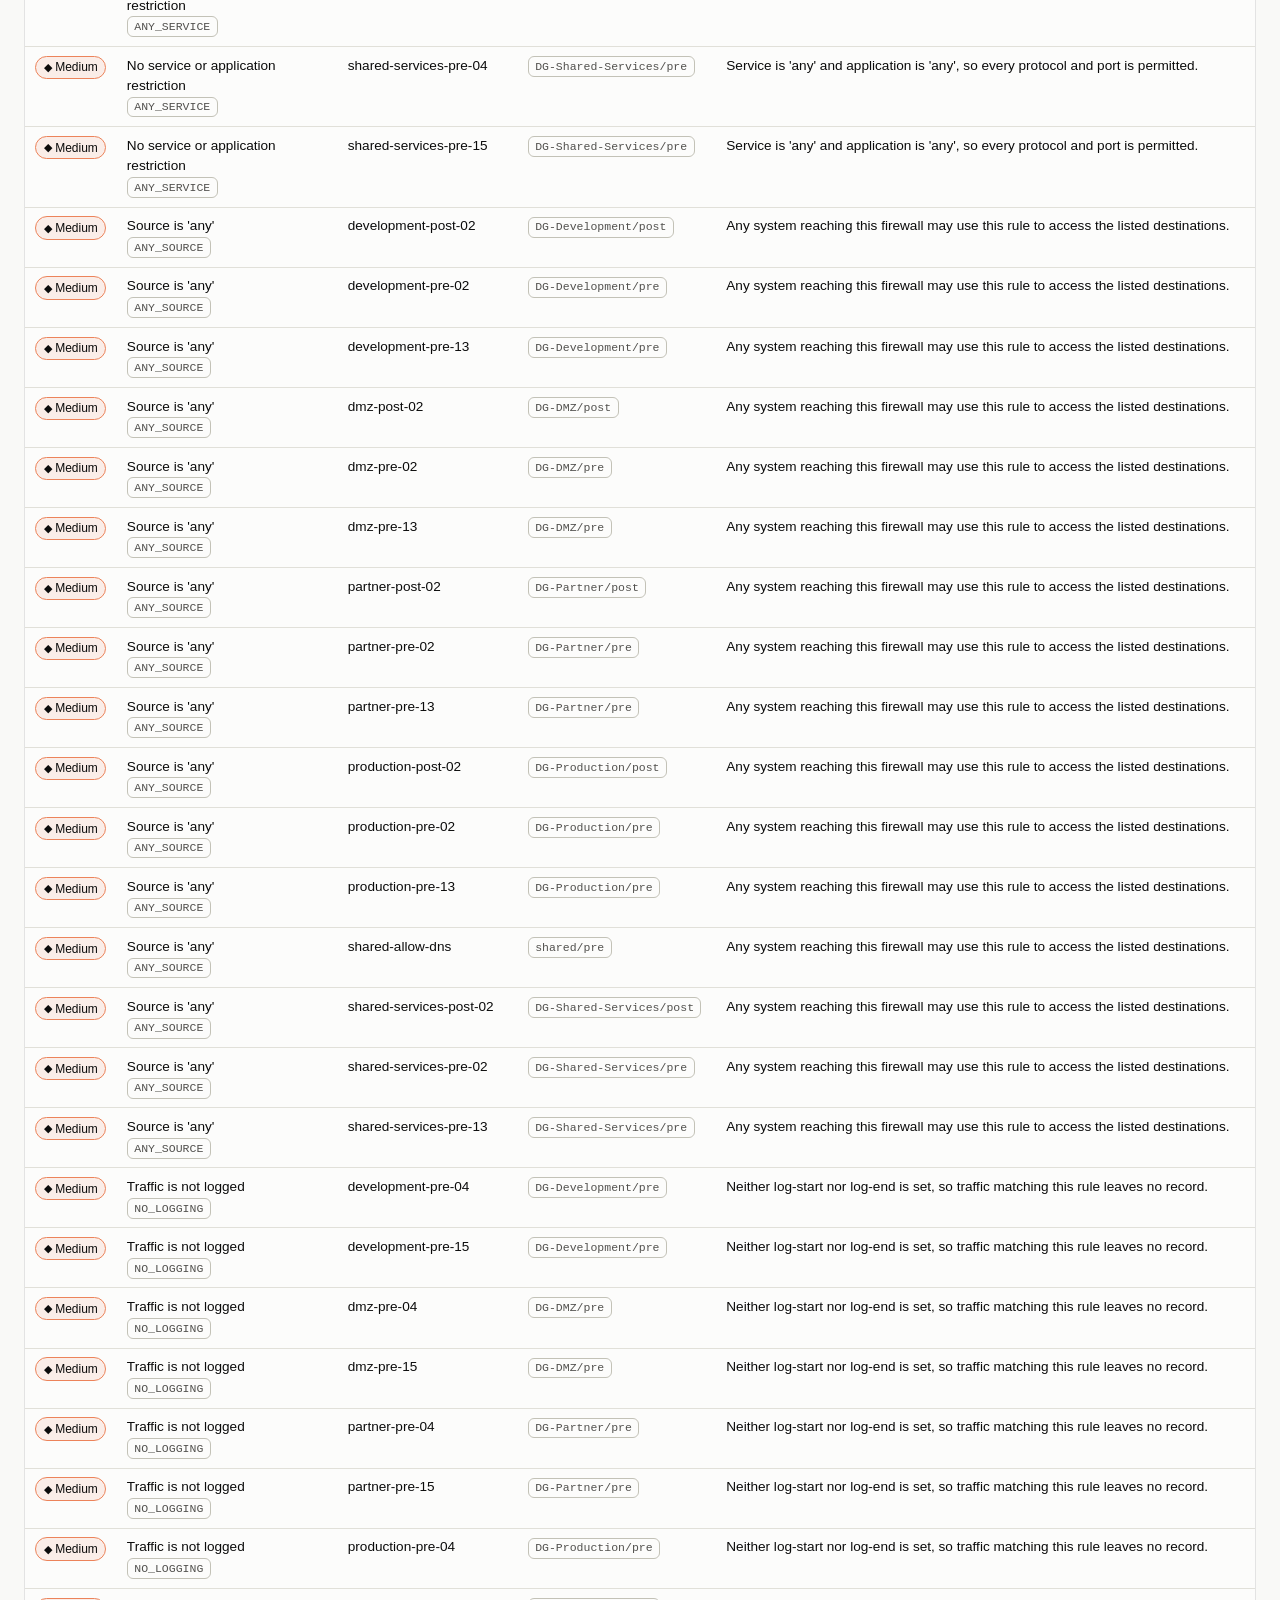
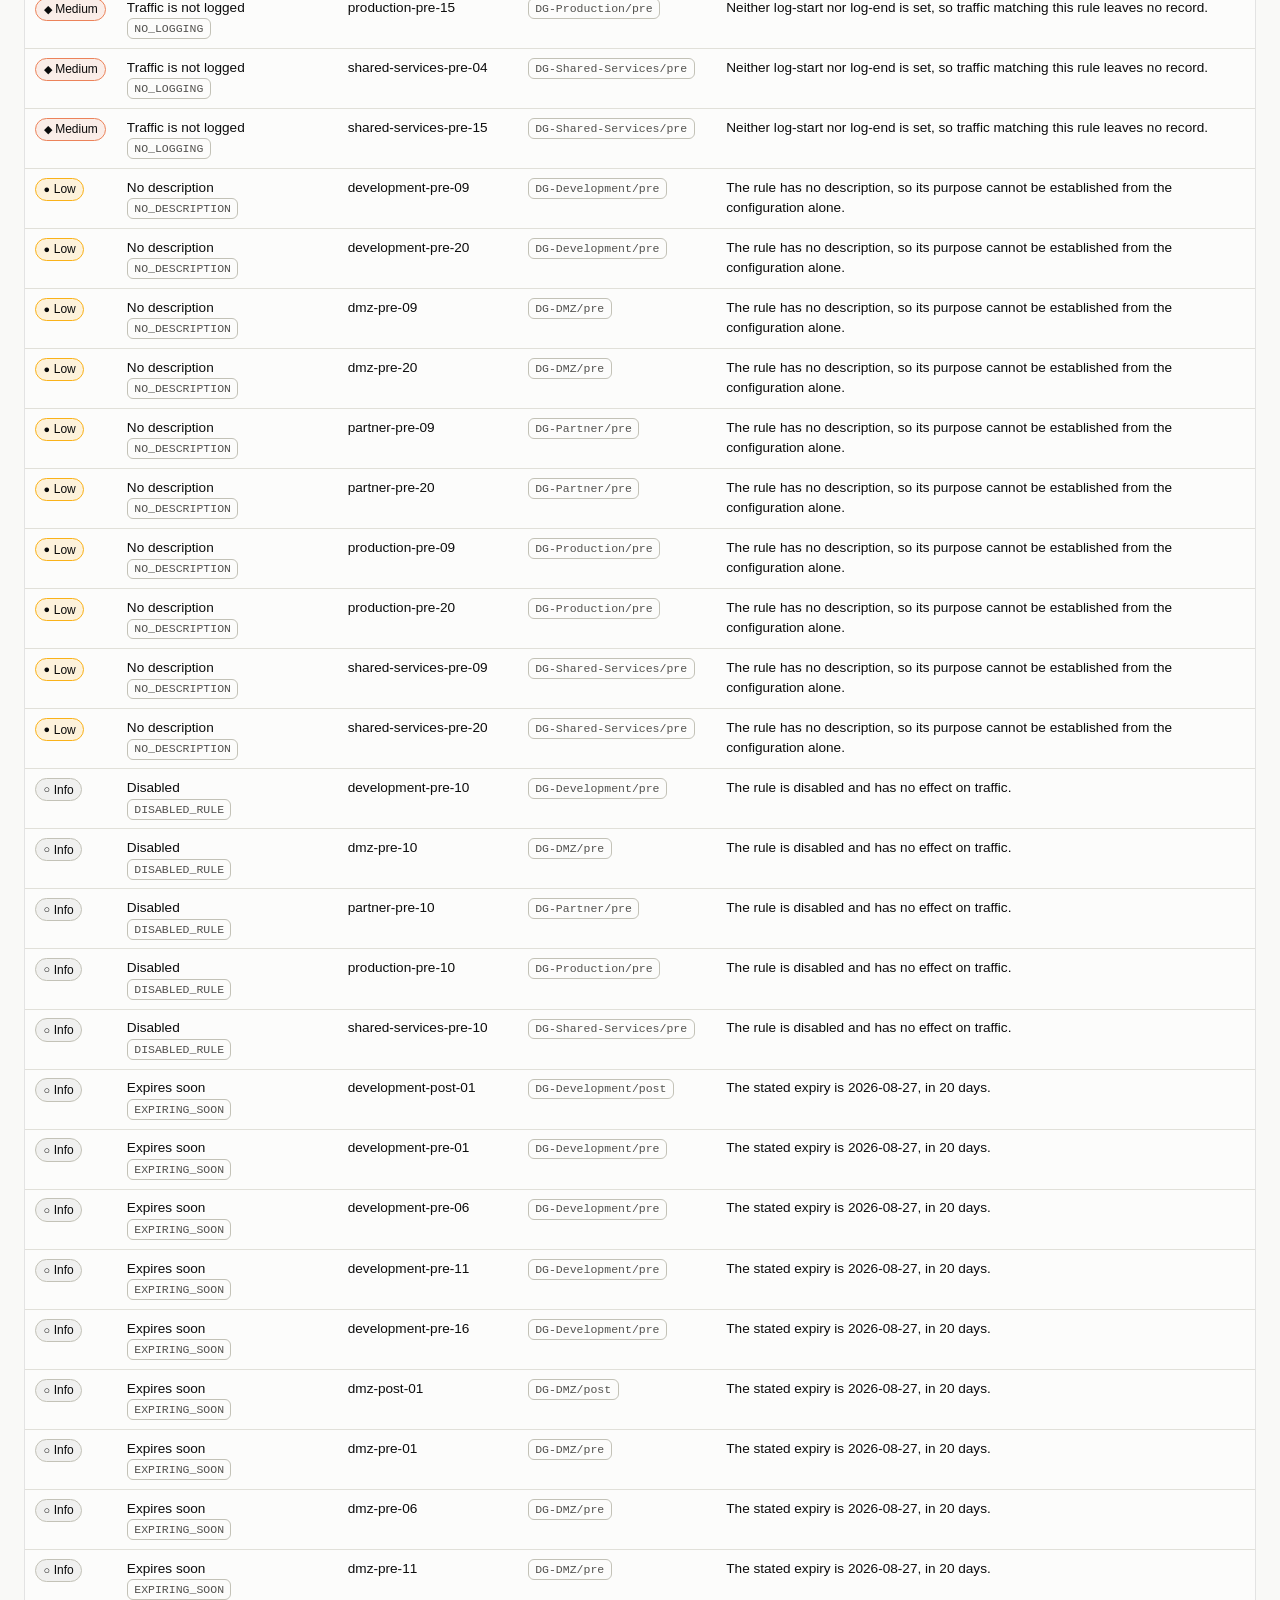
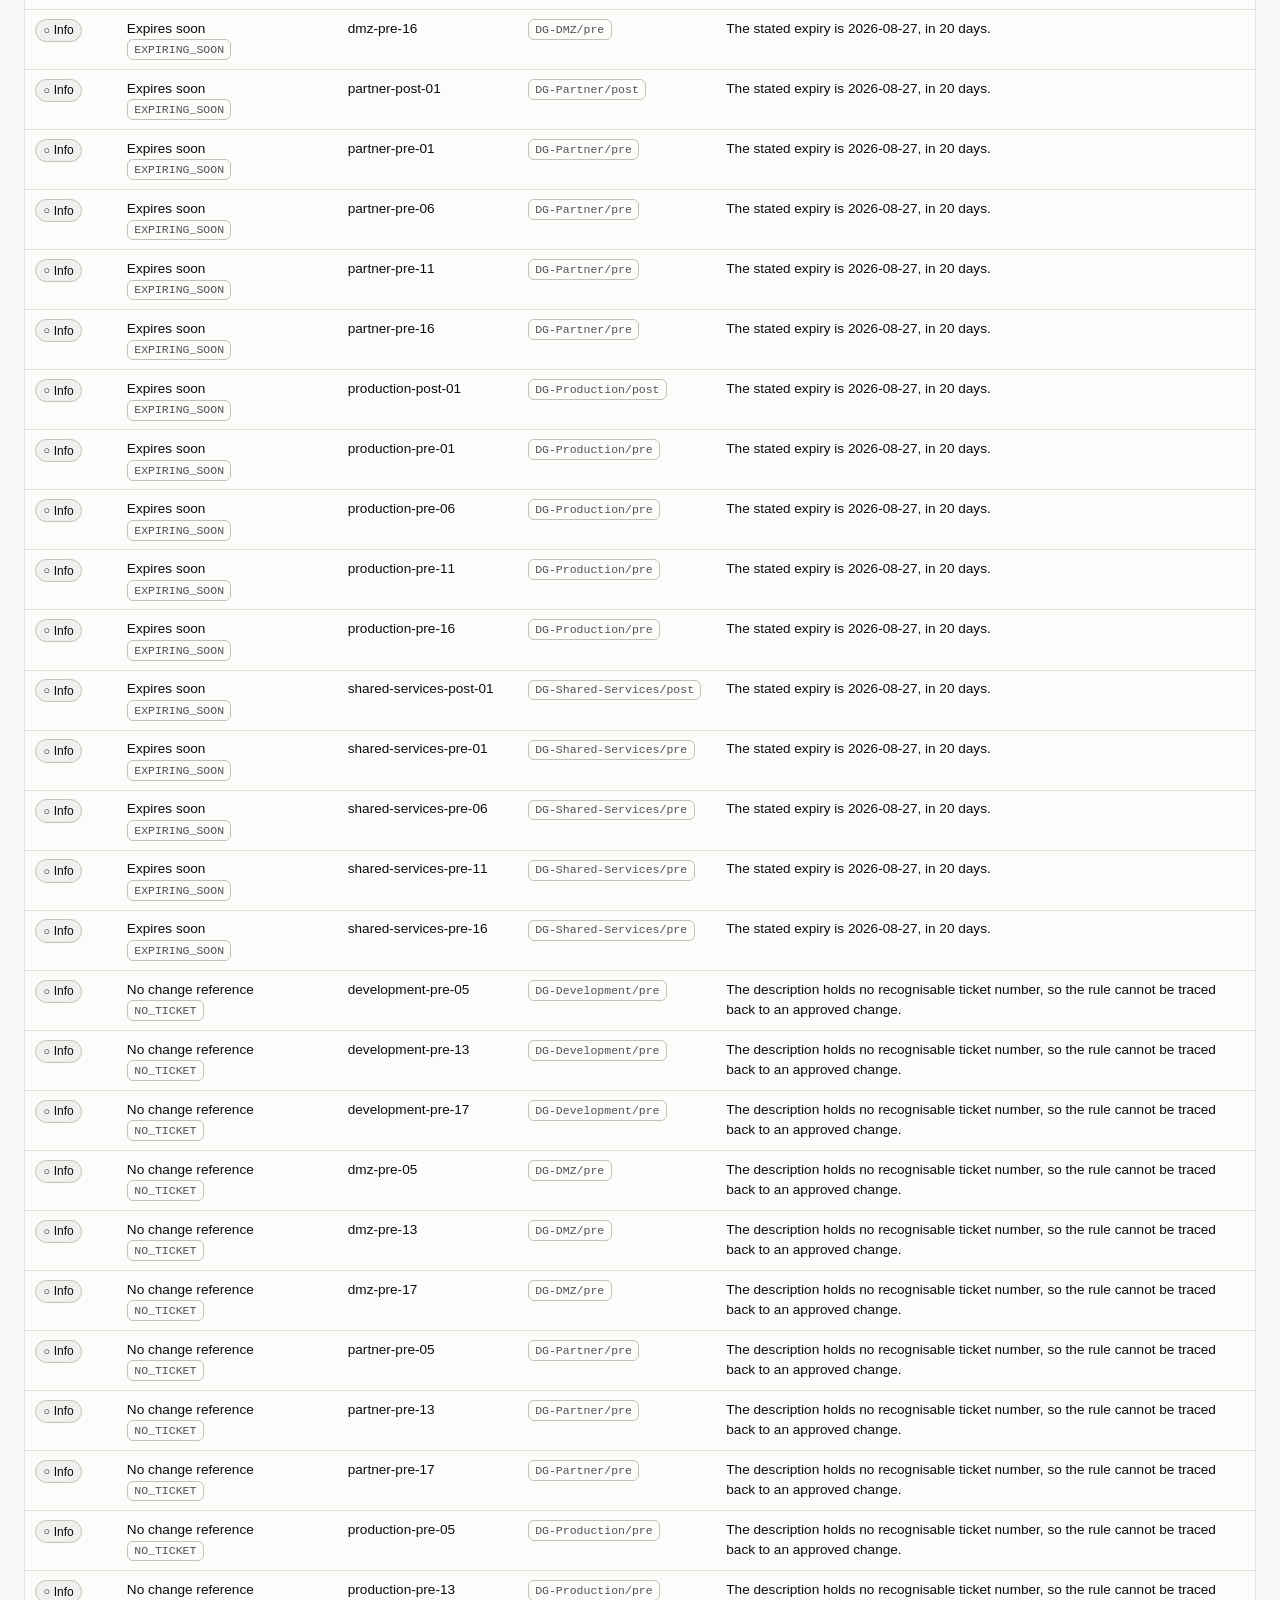
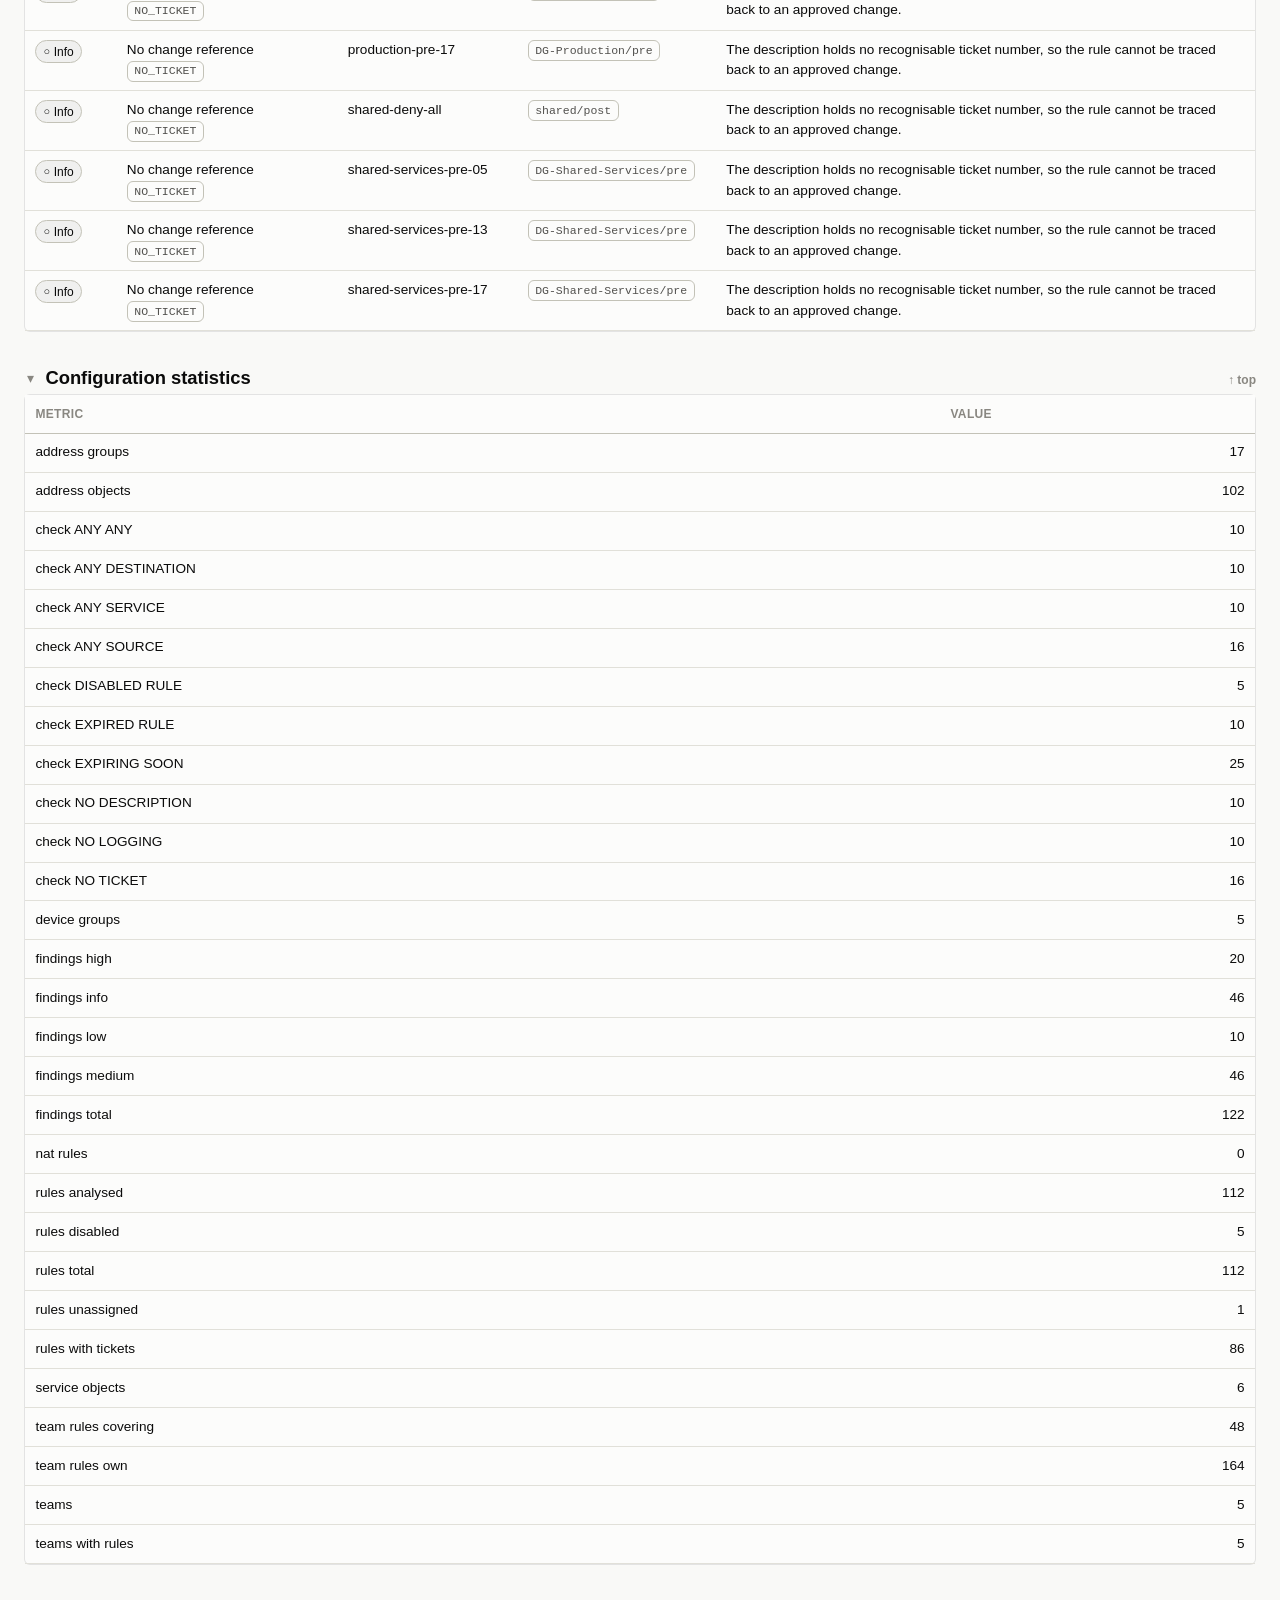
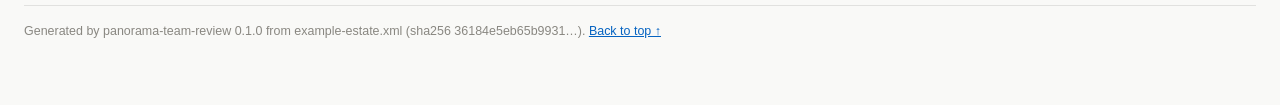
==== commit 79c11d21: "Split the covering rules out of the JSON's direction lists The HTML and Excel reports have always ke" ====
--- a/example/reports/00_OVERVIEW_all-teams.html
+++ b/example/reports/00_OVERVIEW_all-teams.html
@@ -702,7 +702,7 @@
     <div class="subject">Overview across all teams · Example Corp</div>
     <div class="provenance">
       <span><b>Configuration:</b> example-estate.xml</span>
-<span><b>Backup from:</b> 2026-08-05 00:22</span>      <span><b>Generated:</b> 2026-08-05 00:23</span>
+<span><b>Backup from:</b> 2026-08-07 16:09</span>      <span><b>Generated:</b> 2026-08-07 16:09</span>
 <span><b>PAN-OS:</b> 11.1.0</span>      <span><b>Tool:</b> panorama-team-review 0.1.0</span>
     </div>
 
@@ -1146,70 +1146,70 @@
               <td>Past its stated expiry date<br><span class="pill mono">EXPIRED_RULE</span></td>
               <td class="name">development-pre-08</td>
               <td><span class="pill mono">DG-Development/pre</span></td>
-              <td>The description gives an expiry of 2026-06-13, 53 days ago, but the rule is still active.</td>
+              <td>The description gives an expiry of 2026-06-13, 55 days ago, but the rule is still active.</td>
             </tr>
             <tr>
               <td><span class="badge sev-high"><span class="icon" aria-hidden="true">▲</span>High</span></td>
               <td>Past its stated expiry date<br><span class="pill mono">EXPIRED_RULE</span></td>
               <td class="name">development-pre-19</td>
               <td><span class="pill mono">DG-Development/pre</span></td>
-              <td>The description gives an expiry of 2026-06-13, 53 days ago, but the rule is still active.</td>
+              <td>The description gives an expiry of 2026-06-13, 55 days ago, but the rule is still active.</td>
             </tr>
             <tr>
               <td><span class="badge sev-high"><span class="icon" aria-hidden="true">▲</span>High</span></td>
               <td>Past its stated expiry date<br><span class="pill mono">EXPIRED_RULE</span></td>
               <td class="name">dmz-pre-08</td>
               <td><span class="pill mono">DG-DMZ/pre</span></td>
-              <td>The description gives an expiry of 2026-06-13, 53 days ago, but the rule is still active.</td>
+              <td>The description gives an expiry of 2026-06-13, 55 days ago, but the rule is still active.</td>
             </tr>
             <tr>
               <td><span class="badge sev-high"><span class="icon" aria-hidden="true">▲</span>High</span></td>
               <td>Past its stated expiry date<br><span class="pill mono">EXPIRED_RULE</span></td>
               <td class="name">dmz-pre-19</td>
               <td><span class="pill mono">DG-DMZ/pre</span></td>
-              <td>The description gives an expiry of 2026-06-13, 53 days ago, but the rule is still active.</td>
+              <td>The description gives an expiry of 2026-06-13, 55 days ago, but the rule is still active.</td>
             </tr>
             <tr>
               <td><span class="badge sev-high"><span class="icon" aria-hidden="true">▲</span>High</span></td>
               <td>Past its stated expiry date<br><span class="pill mono">EXPIRED_RULE</span></td>
               <td class="name">partner-pre-08</td>
               <td><span class="pill mono">DG-Partner/pre</span></td>
-              <td>The description gives an expiry of 2026-06-13, 53 days ago, but the rule is still active.</td>
+              <td>The description gives an expiry of 2026-06-13, 55 days ago, but the rule is still active.</td>
             </tr>
             <tr>
               <td><span class="badge sev-high"><span class="icon" aria-hidden="true">▲</span>High</span></td>
               <td>Past its stated expiry date<br><span class="pill mono">EXPIRED_RULE</span></td>
               <td class="name">partner-pre-19</td>
               <td><span class="pill mono">DG-Partner/pre</span></td>
-              <td>The description gives an expiry of 2026-06-13, 53 days ago, but the rule is still active.</td>
+              <td>The description gives an expiry of 2026-06-13, 55 days ago, but the rule is still active.</td>
             </tr>
             <tr>
               <td><span class="badge sev-high"><span class="icon" aria-hidden="true">▲</span>High</span></td>
               <td>Past its stated expiry date<br><span class="pill mono">EXPIRED_RULE</span></td>
               <td class="name">production-pre-08</td>
               <td><span class="pill mono">DG-Production/pre</span></td>
-              <td>The description gives an expiry of 2026-06-13, 53 days ago, but the rule is still active.</td>
+              <td>The description gives an expiry of 2026-06-13, 55 days ago, but the rule is still active.</td>
             </tr>
             <tr>
               <td><span class="badge sev-high"><span class="icon" aria-hidden="true">▲</span>High</span></td>
               <td>Past its stated expiry date<br><span class="pill mono">EXPIRED_RULE</span></td>
               <td class="name">production-pre-19</td>
               <td><span class="pill mono">DG-Production/pre</span></td>
-              <td>The description gives an expiry of 2026-06-13, 53 days ago, but the rule is still active.</td>
+              <td>The description gives an expiry of 2026-06-13, 55 days ago, but the rule is still active.</td>
             </tr>
             <tr>
               <td><span class="badge sev-high"><span class="icon" aria-hidden="true">▲</span>High</span></td>
               <td>Past its stated expiry date<br><span class="pill mono">EXPIRED_RULE</span></td>
               <td class="name">shared-services-pre-08</td>
               <td><span class="pill mono">DG-Shared-Services/pre</span></td>
-              <td>The description gives an expiry of 2026-06-13, 53 days ago, but the rule is still active.</td>
+              <td>The description gives an expiry of 2026-06-13, 55 days ago, but the rule is still active.</td>
             </tr>
             <tr>
               <td><span class="badge sev-high"><span class="icon" aria-hidden="true">▲</span>High</span></td>
               <td>Past its stated expiry date<br><span class="pill mono">EXPIRED_RULE</span></td>
               <td class="name">shared-services-pre-19</td>
               <td><span class="pill mono">DG-Shared-Services/pre</span></td>
-              <td>The description gives an expiry of 2026-06-13, 53 days ago, but the rule is still active.</td>
+              <td>The description gives an expiry of 2026-06-13, 55 days ago, but the rule is still active.</td>
             </tr>
             <tr>
               <td><span class="badge sev-medium"><span class="icon" aria-hidden="true">◆</span>Medium</span></td>
@@ -1643,175 +1643,175 @@
               <td>Expires soon<br><span class="pill mono">EXPIRING_SOON</span></td>
               <td class="name">development-post-01</td>
               <td><span class="pill mono">DG-Development/post</span></td>
-              <td>The stated expiry is 2026-08-27, in 22 days.</td>
+              <td>The stated expiry is 2026-08-27, in 20 days.</td>
             </tr>
             <tr>
               <td><span class="badge sev-info"><span class="icon" aria-hidden="true">○</span>Info</span></td>
               <td>Expires soon<br><span class="pill mono">EXPIRING_SOON</span></td>
               <td class="name">development-pre-01</td>
               <td><span class="pill mono">DG-Development/pre</span></td>
-              <td>The stated expiry is 2026-08-27, in 22 days.</td>
+              <td>The stated expiry is 2026-08-27, in 20 days.</td>
             </tr>
             <tr>
               <td><span class="badge sev-info"><span class="icon" aria-hidden="true">○</span>Info</span></td>
               <td>Expires soon<br><span class="pill mono">EXPIRING_SOON</span></td>
               <td class="name">development-pre-06</td>
               <td><span class="pill mono">DG-Development/pre</span></td>
-              <td>The stated expiry is 2026-08-27, in 22 days.</td>
+              <td>The stated expiry is 2026-08-27, in 20 days.</td>
             </tr>
             <tr>
               <td><span class="badge sev-info"><span class="icon" aria-hidden="true">○</span>Info</span></td>
               <td>Expires soon<br><span class="pill mono">EXPIRING_SOON</span></td>
               <td class="name">development-pre-11</td>
               <td><span class="pill mono">DG-Development/pre</span></td>
-              <td>The stated expiry is 2026-08-27, in 22 days.</td>
+              <td>The stated expiry is 2026-08-27, in 20 days.</td>
             </tr>
             <tr>
               <td><span class="badge sev-info"><span class="icon" aria-hidden="true">○</span>Info</span></td>
               <td>Expires soon<br><span class="pill mono">EXPIRING_SOON</span></td>
               <td class="name">development-pre-16</td>
               <td><span class="pill mono">DG-Development/pre</span></td>
-              <td>The stated expiry is 2026-08-27, in 22 days.</td>
+              <td>The stated expiry is 2026-08-27, in 20 days.</td>
             </tr>
             <tr>
               <td><span class="badge sev-info"><span class="icon" aria-hidden="true">○</span>Info</span></td>
               <td>Expires soon<br><span class="pill mono">EXPIRING_SOON</span></td>
               <td class="name">dmz-post-01</td>
               <td><span class="pill mono">DG-DMZ/post</span></td>
-              <td>The stated expiry is 2026-08-27, in 22 days.</td>
+              <td>The stated expiry is 2026-08-27, in 20 days.</td>
             </tr>
             <tr>
               <td><span class="badge sev-info"><span class="icon" aria-hidden="true">○</span>Info</span></td>
               <td>Expires soon<br><span class="pill mono">EXPIRING_SOON</span></td>
               <td class="name">dmz-pre-01</td>
               <td><span class="pill mono">DG-DMZ/pre</span></td>
-              <td>The stated expiry is 2026-08-27, in 22 days.</td>
+              <td>The stated expiry is 2026-08-27, in 20 days.</td>
             </tr>
             <tr>
               <td><span class="badge sev-info"><span class="icon" aria-hidden="true">○</span>Info</span></td>
               <td>Expires soon<br><span class="pill mono">EXPIRING_SOON</span></td>
               <td class="name">dmz-pre-06</td>
               <td><span class="pill mono">DG-DMZ/pre</span></td>
-              <td>The stated expiry is 2026-08-27, in 22 days.</td>
+              <td>The stated expiry is 2026-08-27, in 20 days.</td>
             </tr>
             <tr>
               <td><span class="badge sev-info"><span class="icon" aria-hidden="true">○</span>Info</span></td>
               <td>Expires soon<br><span class="pill mono">EXPIRING_SOON</span></td>
               <td class="name">dmz-pre-11</td>
               <td><span class="pill mono">DG-DMZ/pre</span></td>
-              <td>The stated expiry is 2026-08-27, in 22 days.</td>
+              <td>The stated expiry is 2026-08-27, in 20 days.</td>
             </tr>
             <tr>
               <td><span class="badge sev-info"><span class="icon" aria-hidden="true">○</span>Info</span></td>
               <td>Expires soon<br><span class="pill mono">EXPIRING_SOON</span></td>
               <td class="name">dmz-pre-16</td>
               <td><span class="pill mono">DG-DMZ/pre</span></td>
-              <td>The stated expiry is 2026-08-27, in 22 days.</td>
+              <td>The stated expiry is 2026-08-27, in 20 days.</td>
             </tr>
             <tr>
               <td><span class="badge sev-info"><span class="icon" aria-hidden="true">○</span>Info</span></td>
               <td>Expires soon<br><span class="pill mono">EXPIRING_SOON</span></td>
               <td class="name">partner-post-01</td>
               <td><span class="pill mono">DG-Partner/post</span></td>
-              <td>The stated expiry is 2026-08-27, in 22 days.</td>
+              <td>The stated expiry is 2026-08-27, in 20 days.</td>
             </tr>
             <tr>
               <td><span class="badge sev-info"><span class="icon" aria-hidden="true">○</span>Info</span></td>
               <td>Expires soon<br><span class="pill mono">EXPIRING_SOON</span></td>
               <td class="name">partner-pre-01</td>
               <td><span class="pill mono">DG-Partner/pre</span></td>
-              <td>The stated expiry is 2026-08-27, in 22 days.</td>
+              <td>The stated expiry is 2026-08-27, in 20 days.</td>
             </tr>
             <tr>
               <td><span class="badge sev-info"><span class="icon" aria-hidden="true">○</span>Info</span></td>
               <td>Expires soon<br><span class="pill mono">EXPIRING_SOON</span></td>
               <td class="name">partner-pre-06</td>
               <td><span class="pill mono">DG-Partner/pre</span></td>
-              <td>The stated expiry is 2026-08-27, in 22 days.</td>
+              <td>The stated expiry is 2026-08-27, in 20 days.</td>
             </tr>
             <tr>
               <td><span class="badge sev-info"><span class="icon" aria-hidden="true">○</span>Info</span></td>
               <td>Expires soon<br><span class="pill mono">EXPIRING_SOON</span></td>
               <td class="name">partner-pre-11</td>
               <td><span class="pill mono">DG-Partner/pre</span></td>
-              <td>The stated expiry is 2026-08-27, in 22 days.</td>
+              <td>The stated expiry is 2026-08-27, in 20 days.</td>
             </tr>
             <tr>
               <td><span class="badge sev-info"><span class="icon" aria-hidden="true">○</span>Info</span></td>
               <td>Expires soon<br><span class="pill mono">EXPIRING_SOON</span></td>
               <td class="name">partner-pre-16</td>
               <td><span class="pill mono">DG-Partner/pre</span></td>
-              <td>The stated expiry is 2026-08-27, in 22 days.</td>
+              <td>The stated expiry is 2026-08-27, in 20 days.</td>
             </tr>
             <tr>
               <td><span class="badge sev-info"><span class="icon" aria-hidden="true">○</span>Info</span></td>
               <td>Expires soon<br><span class="pill mono">EXPIRING_SOON</span></td>
               <td class="name">production-post-01</td>
               <td><span class="pill mono">DG-Production/post</span></td>
-              <td>The stated expiry is 2026-08-27, in 22 days.</td>
+              <td>The stated expiry is 2026-08-27, in 20 days.</td>
             </tr>
             <tr>
               <td><span class="badge sev-info"><span class="icon" aria-hidden="true">○</span>Info</span></td>
               <td>Expires soon<br><span class="pill mono">EXPIRING_SOON</span></td>
               <td class="name">production-pre-01</td>
               <td><span class="pill mono">DG-Production/pre</span></td>
-              <td>The stated expiry is 2026-08-27, in 22 days.</td>
+              <td>The stated expiry is 2026-08-27, in 20 days.</td>
             </tr>
             <tr>
               <td><span class="badge sev-info"><span class="icon" aria-hidden="true">○</span>Info</span></td>
               <td>Expires soon<br><span class="pill mono">EXPIRING_SOON</span></td>
               <td class="name">production-pre-06</td>
               <td><span class="pill mono">DG-Production/pre</span></td>
-              <td>The stated expiry is 2026-08-27, in 22 days.</td>
+              <td>The stated expiry is 2026-08-27, in 20 days.</td>
             </tr>
             <tr>
               <td><span class="badge sev-info"><span class="icon" aria-hidden="true">○</span>Info</span></td>
               <td>Expires soon<br><span class="pill mono">EXPIRING_SOON</span></td>
               <td class="name">production-pre-11</td>
               <td><span class="pill mono">DG-Production/pre</span></td>
-              <td>The stated expiry is 2026-08-27, in 22 days.</td>
+              <td>The stated expiry is 2026-08-27, in 20 days.</td>
             </tr>
             <tr>
               <td><span class="badge sev-info"><span class="icon" aria-hidden="true">○</span>Info</span></td>
               <td>Expires soon<br><span class="pill mono">EXPIRING_SOON</span></td>
               <td class="name">production-pre-16</td>
               <td><span class="pill mono">DG-Production/pre</span></td>
-              <td>The stated expiry is 2026-08-27, in 22 days.</td>
+              <td>The stated expiry is 2026-08-27, in 20 days.</td>
             </tr>
             <tr>
               <td><span class="badge sev-info"><span class="icon" aria-hidden="true">○</span>Info</span></td>
               <td>Expires soon<br><span class="pill mono">EXPIRING_SOON</span></td>
               <td class="name">shared-services-post-01</td>
               <td><span class="pill mono">DG-Shared-Services/post</span></td>
-              <td>The stated expiry is 2026-08-27, in 22 days.</td>
+              <td>The stated expiry is 2026-08-27, in 20 days.</td>
             </tr>
             <tr>
               <td><span class="badge sev-info"><span class="icon" aria-hidden="true">○</span>Info</span></td>
               <td>Expires soon<br><span class="pill mono">EXPIRING_SOON</span></td>
               <td class="name">shared-services-pre-01</td>
               <td><span class="pill mono">DG-Shared-Services/pre</span></td>
-              <td>The stated expiry is 2026-08-27, in 22 days.</td>
+              <td>The stated expiry is 2026-08-27, in 20 days.</td>
             </tr>
             <tr>
               <td><span class="badge sev-info"><span class="icon" aria-hidden="true">○</span>Info</span></td>
               <td>Expires soon<br><span class="pill mono">EXPIRING_SOON</span></td>
               <td class="name">shared-services-pre-06</td>
               <td><span class="pill mono">DG-Shared-Services/pre</span></td>
-              <td>The stated expiry is 2026-08-27, in 22 days.</td>
+              <td>The stated expiry is 2026-08-27, in 20 days.</td>
             </tr>
             <tr>
               <td><span class="badge sev-info"><span class="icon" aria-hidden="true">○</span>Info</span></td>
               <td>Expires soon<br><span class="pill mono">EXPIRING_SOON</span></td>
               <td class="name">shared-services-pre-11</td>
               <td><span class="pill mono">DG-Shared-Services/pre</span></td>
-              <td>The stated expiry is 2026-08-27, in 22 days.</td>
+              <td>The stated expiry is 2026-08-27, in 20 days.</td>
             </tr>
             <tr>
               <td><span class="badge sev-info"><span class="icon" aria-hidden="true">○</span>Info</span></td>
               <td>Expires soon<br><span class="pill mono">EXPIRING_SOON</span></td>
               <td class="name">shared-services-pre-16</td>
               <td><span class="pill mono">DG-Shared-Services/pre</span></td>
-              <td>The stated expiry is 2026-08-27, in 22 days.</td>
+              <td>The stated expiry is 2026-08-27, in 20 days.</td>
             </tr>
             <tr>
               <td><span class="badge sev-info"><span class="icon" aria-hidden="true">○</span>Info</span></td>
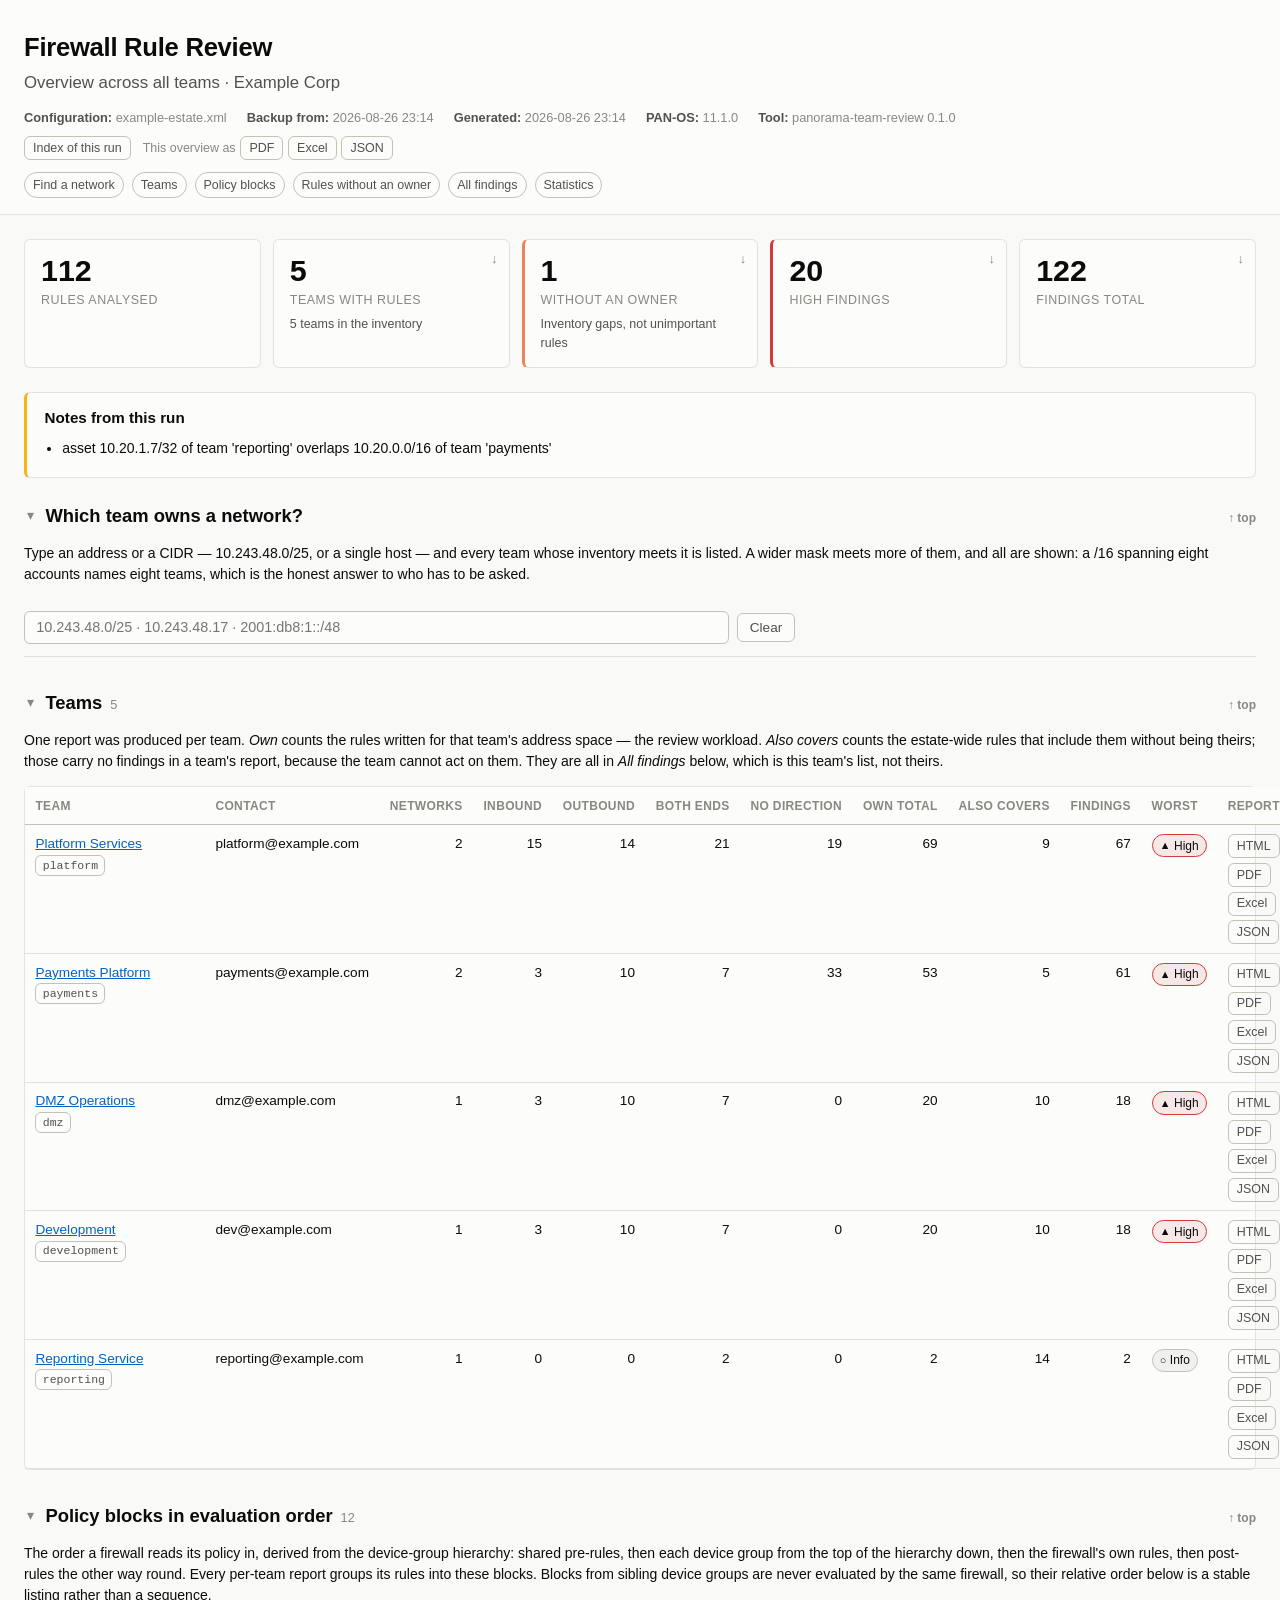
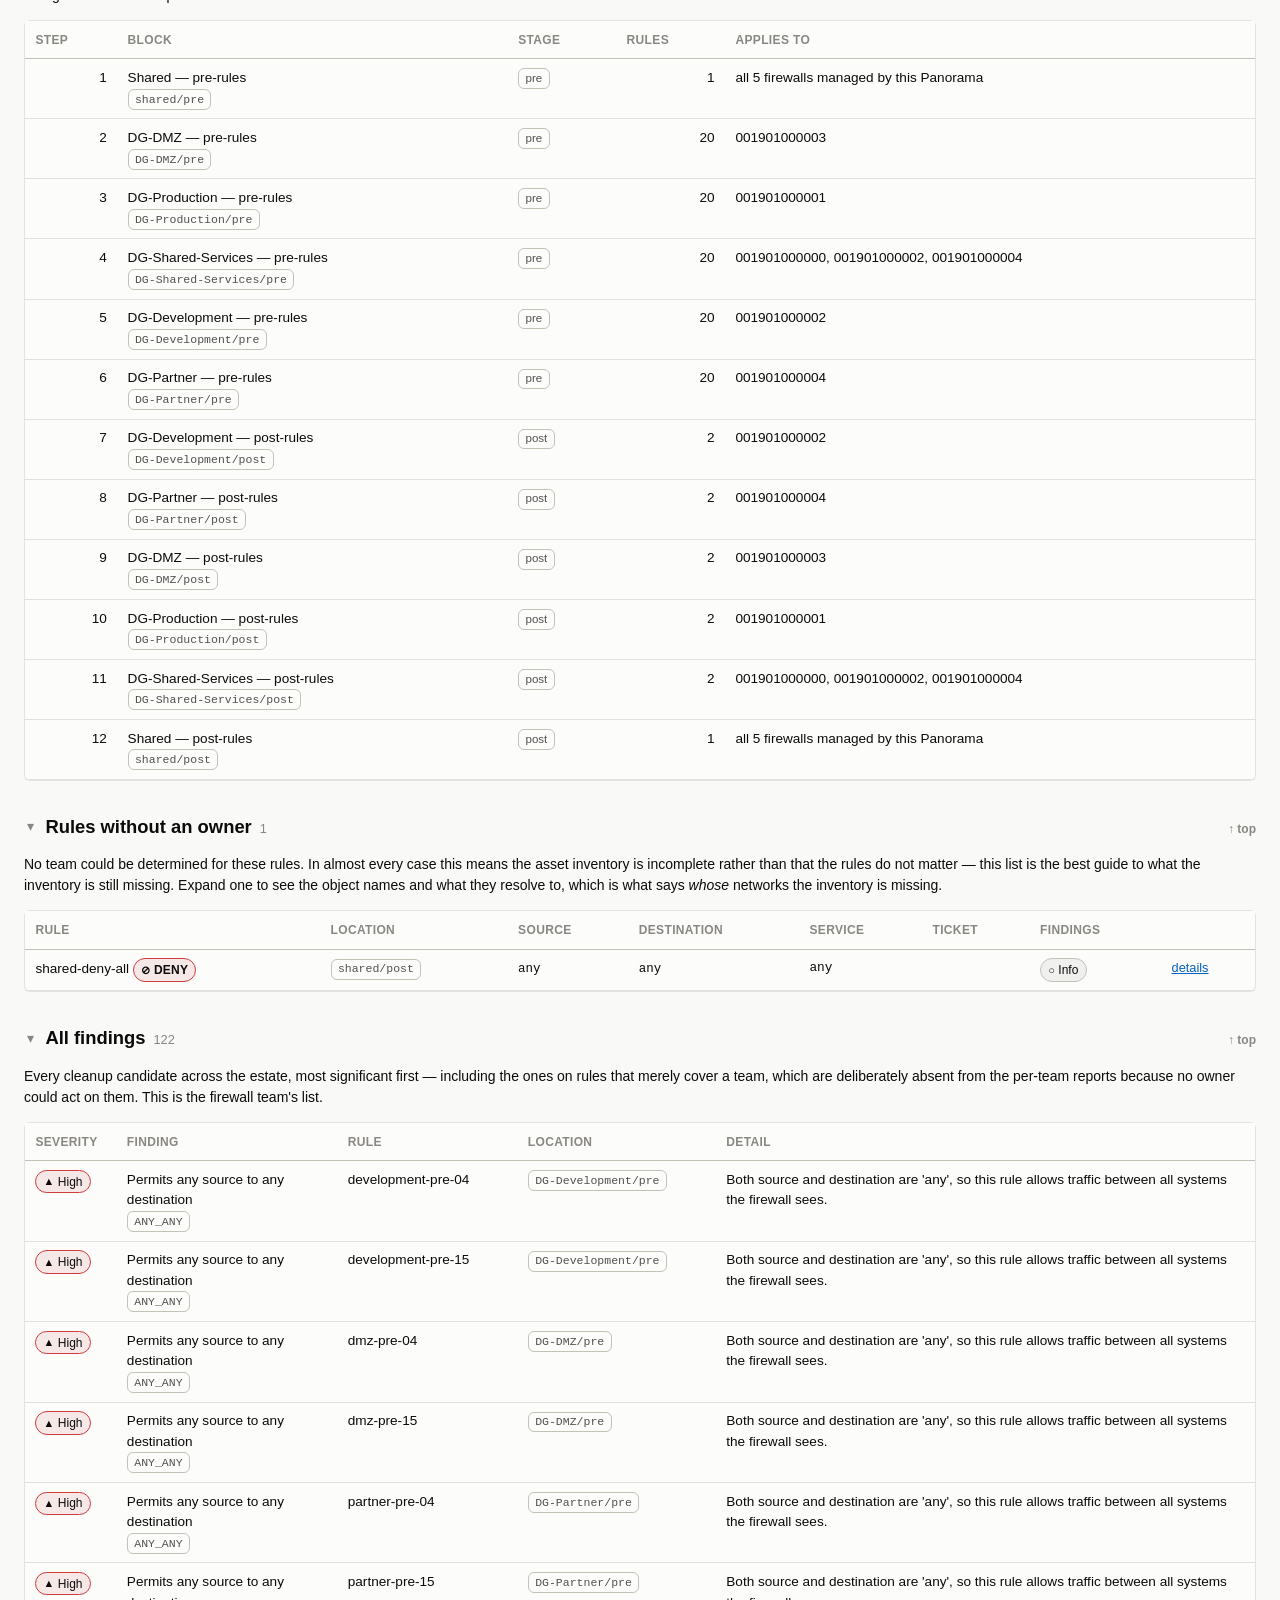
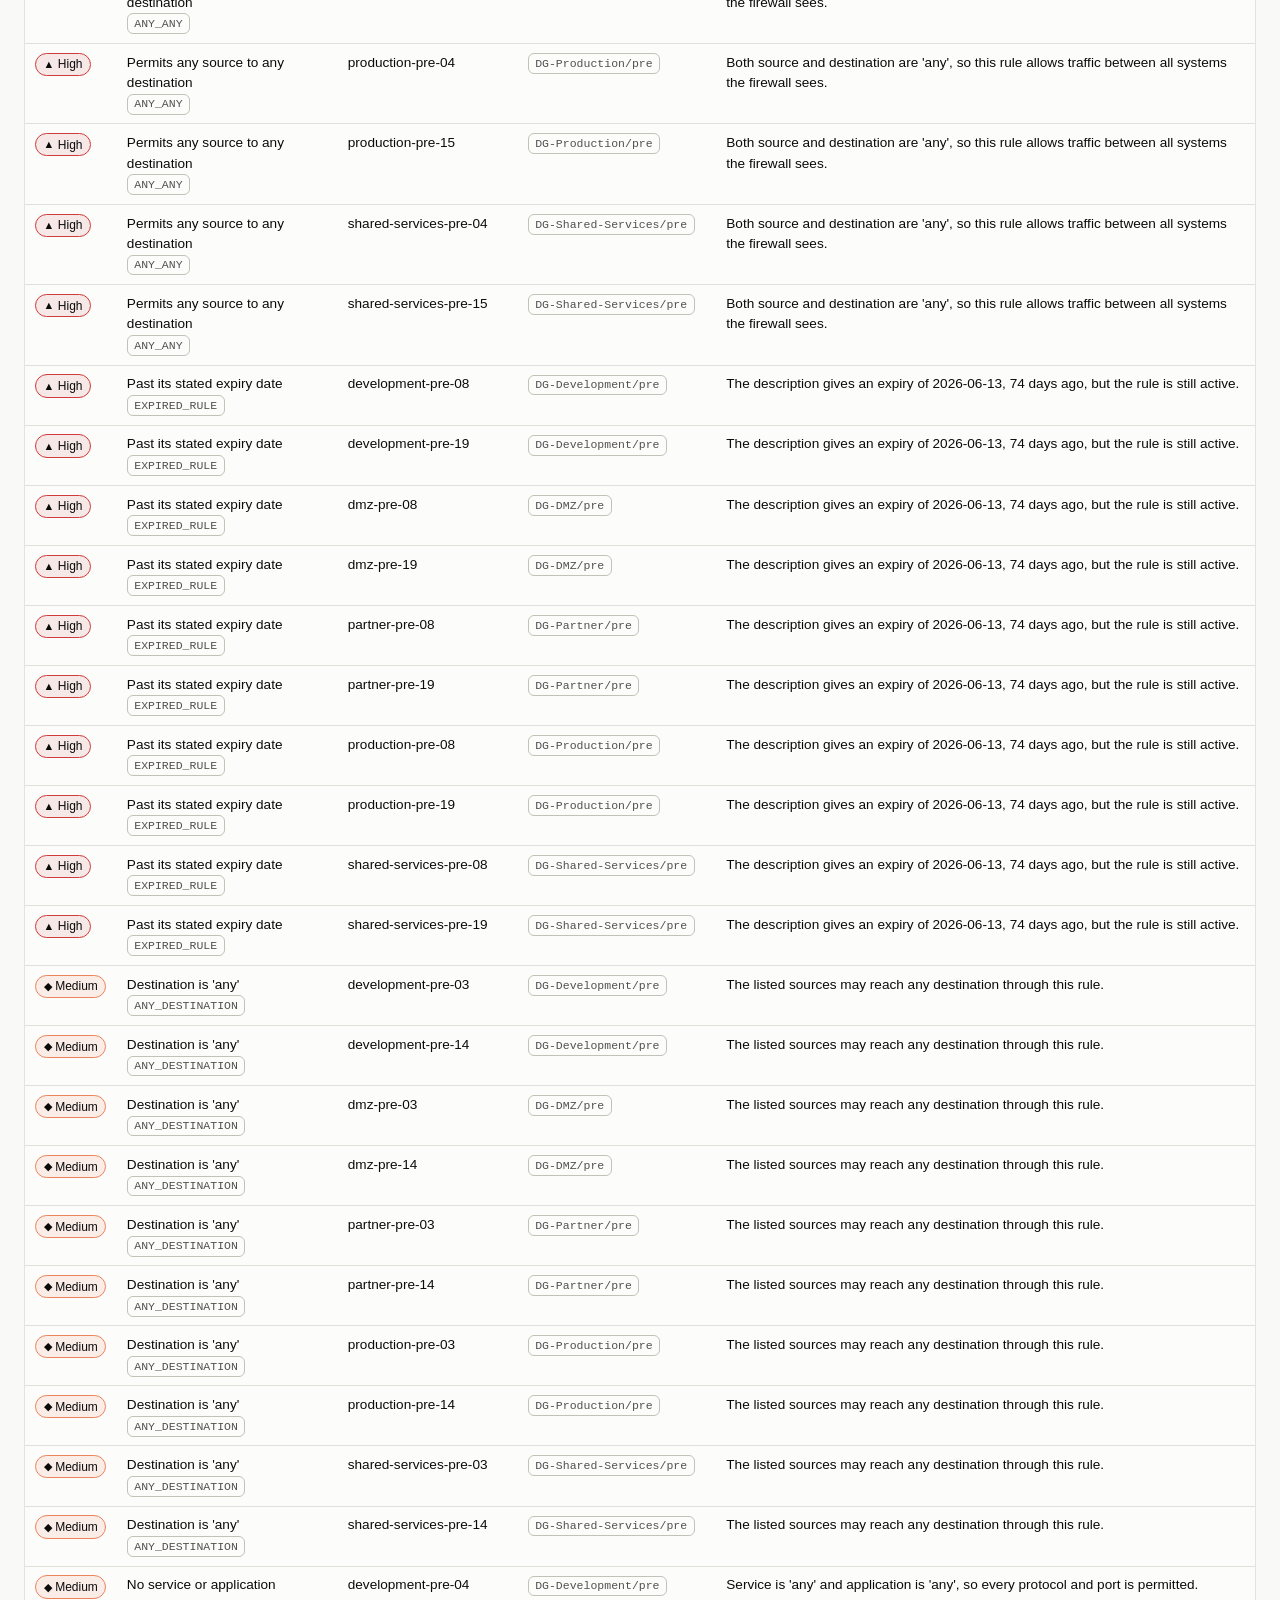
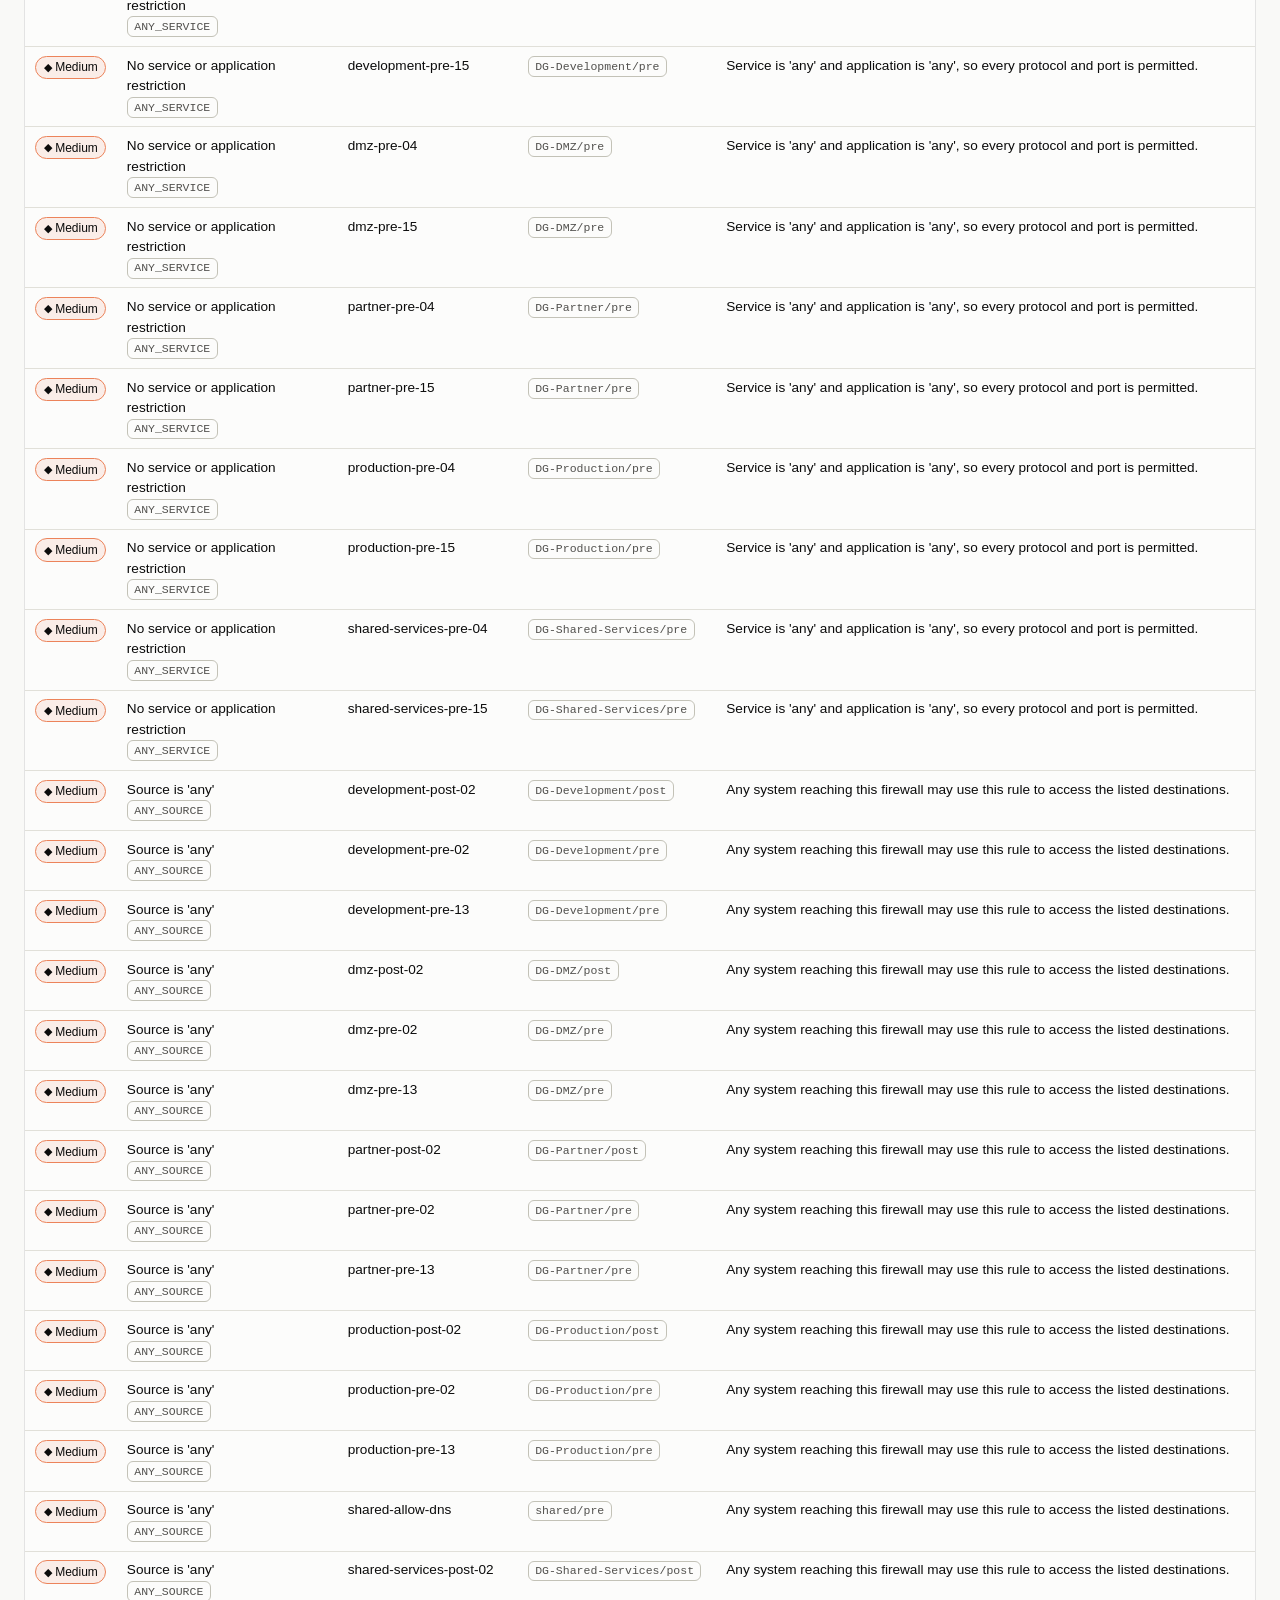
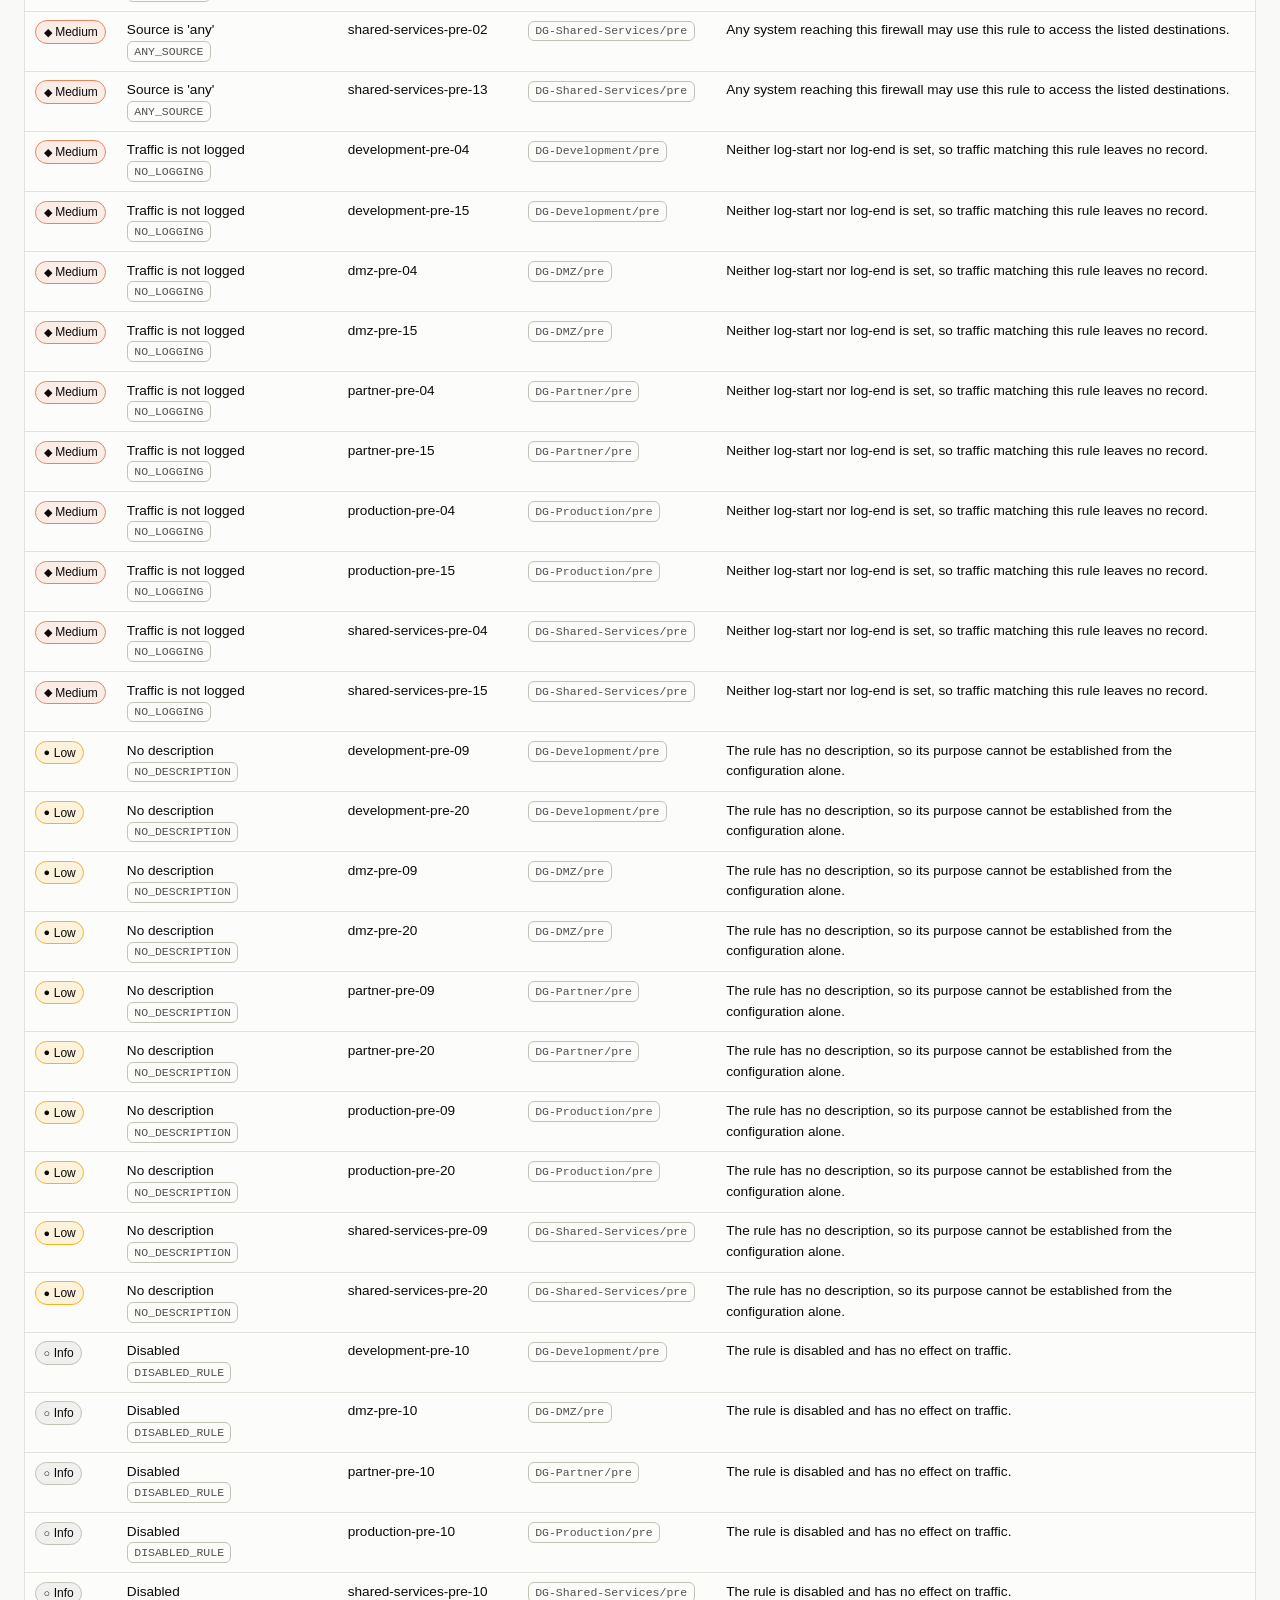
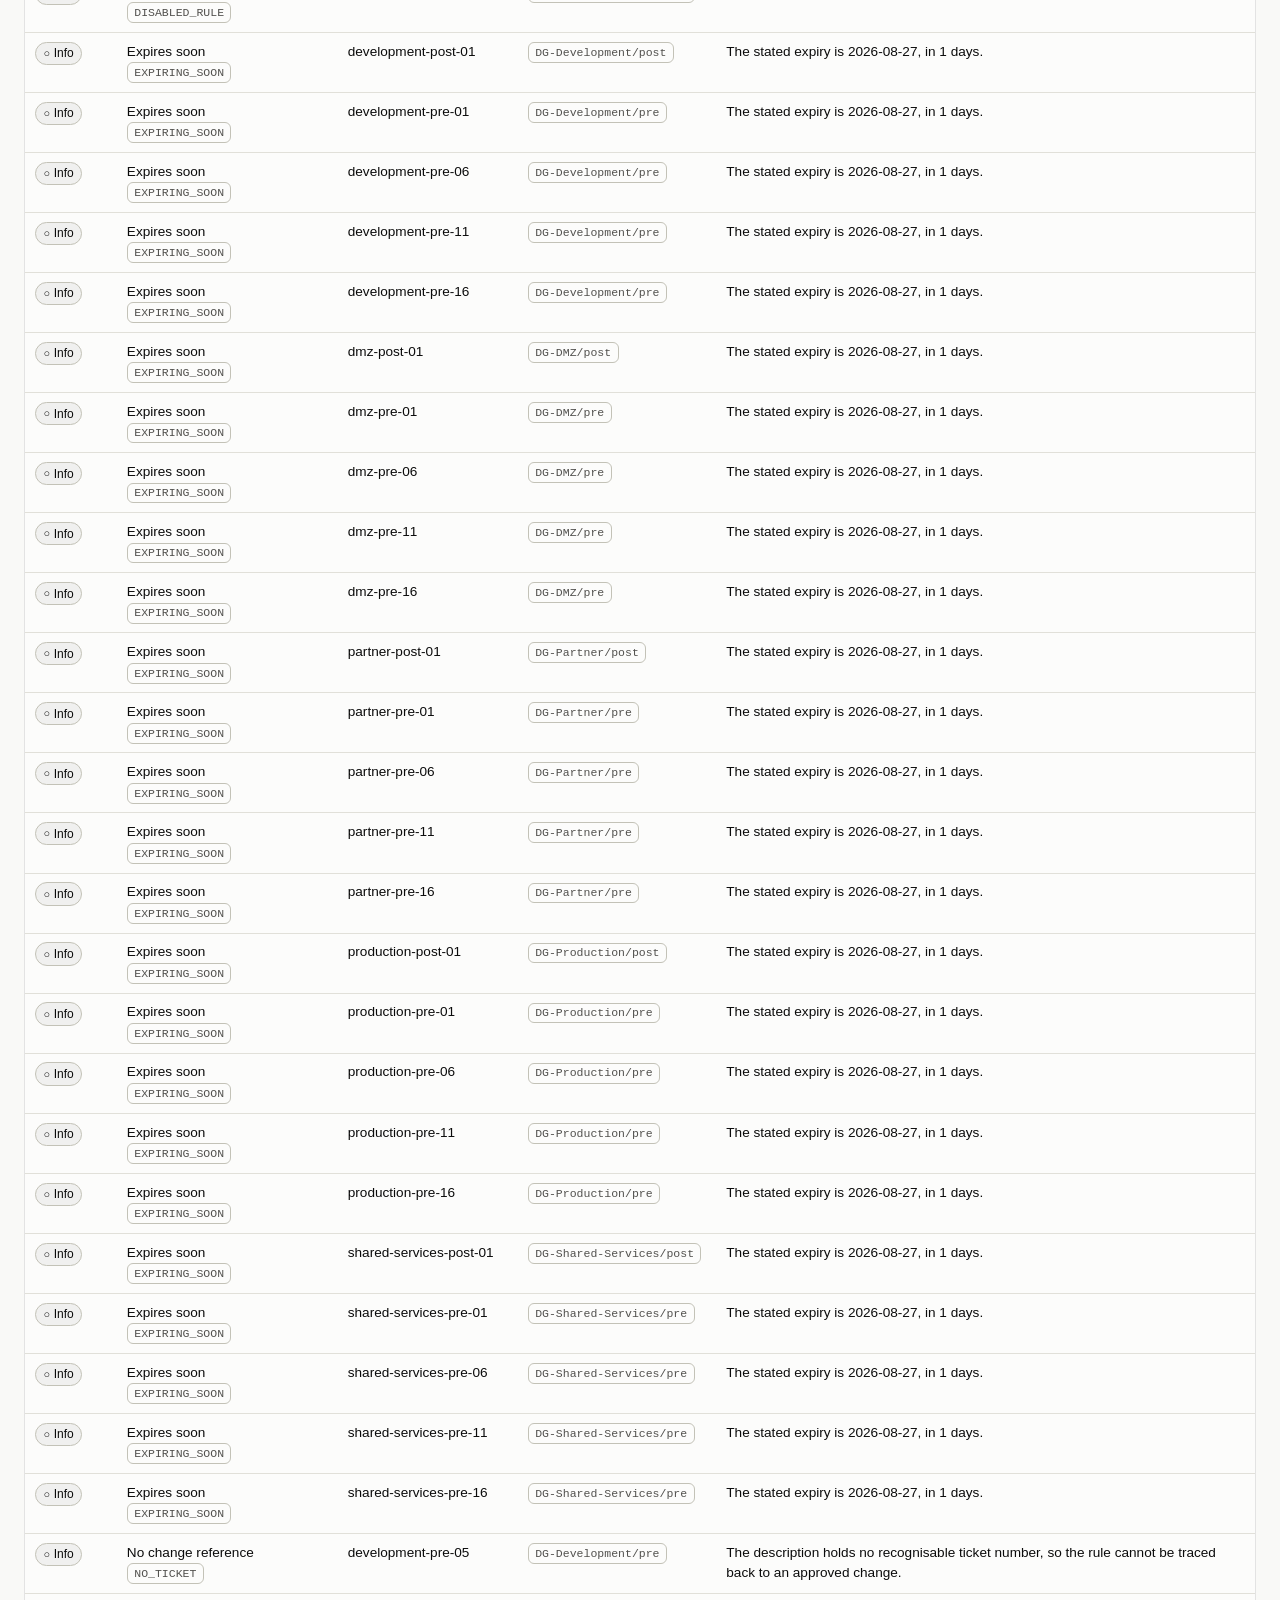
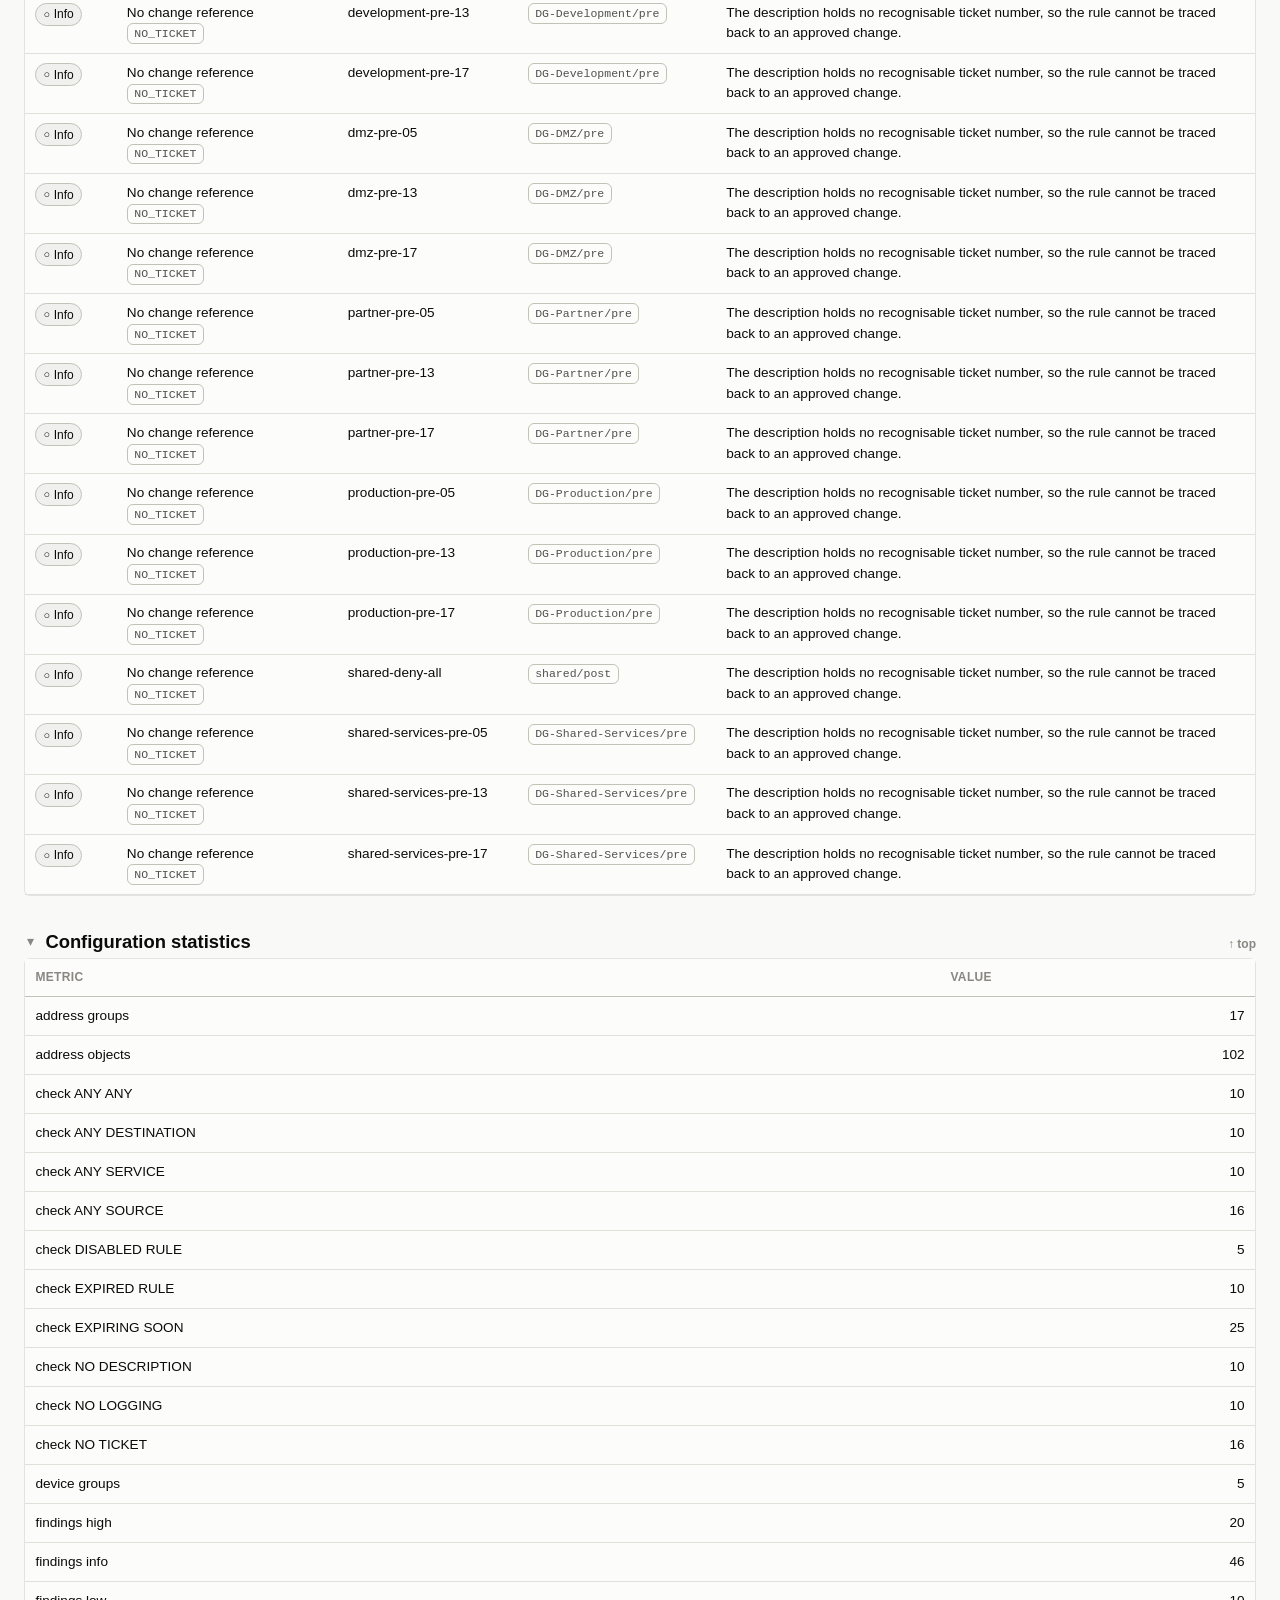
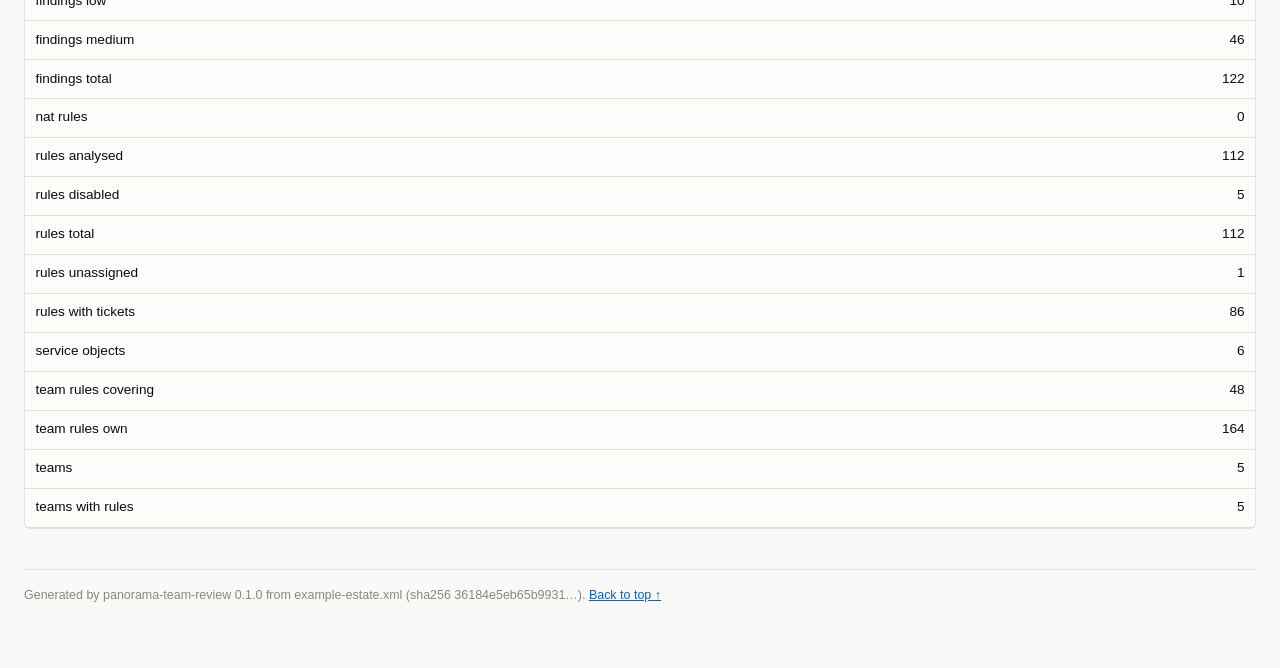
==== commit 0aff96b2: "Let a reader get from a network, or a file, to the team that owns it Four things a reader could not " ====
--- a/example/reports/00_OVERVIEW_all-teams.html
+++ b/example/reports/00_OVERVIEW_all-teams.html
@@ -141,6 +141,7 @@
 header.report.compact h1 { font-size: 1rem; display: inline; margin-right: 0.6rem; }
 header.report.compact .subject { display: inline; font-size: 0.9rem; margin-bottom: 0; }
 header.report.compact .provenance { display: none; }
+header.report.compact .siblings { display: none; }
 header.report.compact nav.jump { margin-top: 0.35rem; }
 
 .provenance {
@@ -152,6 +153,42 @@
 }
 
 .provenance b { font-weight: 600; color: var(--ink-secondary); }
+
+/* --- the same document, in its other formats ----------------------------- */
+
+/* One review is four files: a page, a PDF, a workbook, a JSON record. The links
+ * between them are deliberately quiet -- small outlined pills under the title,
+ * never a toolbar. Nobody opens a report in order to change its format; they do
+ * it afterwards, to forward what they just read. */
+
+.siblings {
+  display: flex;
+  flex-wrap: wrap;
+  align-items: center;
+  gap: 0.4rem 0.75rem;
+  margin-top: 0.6rem;
+}
+
+.formats {
+  display: inline-flex;
+  flex-wrap: wrap;
+  align-items: center;
+  gap: 0.3rem;
+}
+
+.formats-label { font-size: 0.78rem; color: var(--ink-muted); }
+
+a.format {
+  font-size: 0.78rem;
+  padding: 0.1rem 0.5rem;
+  border: 1px solid var(--baseline);
+  border-radius: var(--radius);
+  text-decoration: none;
+  color: var(--ink-secondary);
+  white-space: nowrap;
+}
+
+a.format:hover { border-color: var(--link); color: var(--link); }
 
 /* --- jump navigation ----------------------------------------------------- */
 
@@ -293,6 +330,12 @@
 
 .controls .spacer { flex: 1 1 auto; }
 .controls .count { font-size: 0.85rem; color: var(--ink-muted); }
+
+/* The address lookup answers into this. It is empty until something is typed:
+ * an empty result table under an empty box reads as "no team owns anything". */
+.lookup-results:empty { display: none; }
+.lookup-results { margin-top: 0.75rem; }
+.lookup-results .lede { margin: 0.25rem 0 0; }
 
 /* --- parts -------------------------------------------------------------- */
 
@@ -702,11 +745,18 @@
     <div class="subject">Overview across all teams · Example Corp</div>
     <div class="provenance">
       <span><b>Configuration:</b> example-estate.xml</span>
-<span><b>Backup from:</b> 2026-08-07 16:09</span>      <span><b>Generated:</b> 2026-08-07 16:09</span>
+<span><b>Backup from:</b> 2026-08-26 23:14</span>      <span><b>Generated:</b> 2026-08-26 23:14</span>
 <span><b>PAN-OS:</b> 11.1.0</span>      <span><b>Tool:</b> panorama-team-review 0.1.0</span>
     </div>
 
+    <div class="siblings">
+      <a class="format" href="index.html">Index of this run</a>
+      <span class="formats"><span class="formats-label">This overview as</span><a class="format" href="00_OVERVIEW_all-teams.pdf">PDF</a><a class="format" href="00_OVERVIEW_all-teams.xlsx">Excel</a><a class="format" href="00_OVERVIEW_all-teams.json.gz">JSON</a></span>
+
+    </div>
+
     <nav class="jump" aria-label="Sections of this report">
+      <a href="#s-lookup">Find a network</a>
       <a href="#s-teams">Teams</a>
 <a href="#s-scopes">Policy blocks</a><a href="#s-unassigned">Rules without an owner</a><a href="#s-findings">All findings</a>      <a href="#s-stats">Statistics</a>
     </nav>
@@ -751,6 +801,36 @@
     <h2>Notes from this run</h2>
     <ul><li>asset 10.20.1.7/32 of team &#39;reporting&#39; overlaps 10.20.0.0/16 of team &#39;payments&#39;</li></ul>
   </div>
+
+  <section class="block" id="s-lookup">
+    <h2 class="section-head">
+  <button class="collapse" data-collapse="lookup" aria-expanded="true"
+          aria-controls="s-lookup" title="Collapse or expand this section">
+    <span class="chevron" aria-hidden="true">▾</span>
+  </button>
+  <span class="section-title">Which team owns a network?</span>
+  <a class="to-top" href="#top" title="Back to the top of the report">↑ top</a>
+</h2>
+
+    <div class="collapsible" data-body="lookup">
+      <p class="lede">
+        Type an address or a CIDR — <span class="mono">10.243.48.0/25</span>, or a single host —
+        and every team whose inventory meets it is listed. A wider mask meets more of them, and
+        all are shown: a <span class="mono">/16</span> spanning eight accounts names eight teams,
+        which is the honest answer to who has to be asked.
+      </p>
+      <div class="controls">
+        <input type="search" id="net-lookup" autocomplete="off" spellcheck="false"
+               placeholder="10.243.48.0/25 · 10.243.48.17 · 2001:db8:1::/48"
+               aria-label="Find the team a network belongs to">
+        <button id="net-clear">Clear</button>
+        <span class="spacer"></span>
+        <span class="count" id="net-count"></span>
+      </div>
+      <div id="net-results" class="lookup-results" aria-live="polite"
+           data-unassigned="#s-unassigned"></div>
+    </div>
+  </section>
 
   <section class="block" id="s-teams">
     <h2 class="section-head">
@@ -777,10 +857,13 @@
             <th class="num">Inbound</th><th class="num">Outbound</th><th class="num">Both ends</th>
             <th class="num">No direction</th><th class="num">Own total</th>
             <th class="num">Also covers</th><th class="num">Findings</th><th>Worst</th>
+            <th>Report</th>
           </tr></thead>
           <tbody>
             <tr>
-              <td class="name">Platform Services<br><span class="pill mono">platform</span></td>
+              <td class="name">
+<a href="platform_firewall-review.html">Platform Services</a>                <br><span class="pill mono">platform</span>
+              </td>
               <td>platform@example.com</td>
               <td class="num">2</td>
               <td class="num">15</td>
@@ -791,9 +874,13 @@
               <td class="num">9</td>
               <td class="num">67</td>
               <td><span class="badge sev-high"><span class="icon" aria-hidden="true">▲</span>High</span>              </td>
-            </tr>
-            <tr>
-              <td class="name">Payments Platform<br><span class="pill mono">payments</span></td>
+              <td><span class="formats"><a class="format" href="platform_firewall-review.html">HTML</a><a class="format" href="platform_firewall-review.pdf">PDF</a><a class="format" href="platform_firewall-review.xlsx">Excel</a><a class="format" href="platform_firewall-review.json.gz">JSON</a></span>
+</td>
+            </tr>
+            <tr>
+              <td class="name">
+<a href="payments_firewall-review.html">Payments Platform</a>                <br><span class="pill mono">payments</span>
+              </td>
               <td>payments@example.com</td>
               <td class="num">2</td>
               <td class="num">3</td>
@@ -804,9 +891,13 @@
               <td class="num">5</td>
               <td class="num">61</td>
               <td><span class="badge sev-high"><span class="icon" aria-hidden="true">▲</span>High</span>              </td>
-            </tr>
-            <tr>
-              <td class="name">DMZ Operations<br><span class="pill mono">dmz</span></td>
+              <td><span class="formats"><a class="format" href="payments_firewall-review.html">HTML</a><a class="format" href="payments_firewall-review.pdf">PDF</a><a class="format" href="payments_firewall-review.xlsx">Excel</a><a class="format" href="payments_firewall-review.json.gz">JSON</a></span>
+</td>
+            </tr>
+            <tr>
+              <td class="name">
+<a href="dmz_firewall-review.html">DMZ Operations</a>                <br><span class="pill mono">dmz</span>
+              </td>
               <td>dmz@example.com</td>
               <td class="num">1</td>
               <td class="num">3</td>
@@ -817,9 +908,13 @@
               <td class="num">10</td>
               <td class="num">18</td>
               <td><span class="badge sev-high"><span class="icon" aria-hidden="true">▲</span>High</span>              </td>
-            </tr>
-            <tr>
-              <td class="name">Development<br><span class="pill mono">development</span></td>
+              <td><span class="formats"><a class="format" href="dmz_firewall-review.html">HTML</a><a class="format" href="dmz_firewall-review.pdf">PDF</a><a class="format" href="dmz_firewall-review.xlsx">Excel</a><a class="format" href="dmz_firewall-review.json.gz">JSON</a></span>
+</td>
+            </tr>
+            <tr>
+              <td class="name">
+<a href="development_firewall-review.html">Development</a>                <br><span class="pill mono">development</span>
+              </td>
               <td>dev@example.com</td>
               <td class="num">1</td>
               <td class="num">3</td>
@@ -830,9 +925,13 @@
               <td class="num">10</td>
               <td class="num">18</td>
               <td><span class="badge sev-high"><span class="icon" aria-hidden="true">▲</span>High</span>              </td>
-            </tr>
-            <tr>
-              <td class="name">Reporting Service<br><span class="pill mono">reporting</span></td>
+              <td><span class="formats"><a class="format" href="development_firewall-review.html">HTML</a><a class="format" href="development_firewall-review.pdf">PDF</a><a class="format" href="development_firewall-review.xlsx">Excel</a><a class="format" href="development_firewall-review.json.gz">JSON</a></span>
+</td>
+            </tr>
+            <tr>
+              <td class="name">
+<a href="reporting_firewall-review.html">Reporting Service</a>                <br><span class="pill mono">reporting</span>
+              </td>
               <td>reporting@example.com</td>
               <td class="num">1</td>
               <td class="num">0</td>
@@ -843,6 +942,8 @@
               <td class="num">14</td>
               <td class="num">2</td>
               <td><span class="badge sev-info"><span class="icon" aria-hidden="true">○</span>Info</span>              </td>
+              <td><span class="formats"><a class="format" href="reporting_firewall-review.html">HTML</a><a class="format" href="reporting_firewall-review.pdf">PDF</a><a class="format" href="reporting_firewall-review.xlsx">Excel</a><a class="format" href="reporting_firewall-review.json.gz">JSON</a></span>
+</td>
             </tr>
           </tbody>
         </table>
@@ -1146,70 +1247,70 @@
               <td>Past its stated expiry date<br><span class="pill mono">EXPIRED_RULE</span></td>
               <td class="name">development-pre-08</td>
               <td><span class="pill mono">DG-Development/pre</span></td>
-              <td>The description gives an expiry of 2026-06-13, 55 days ago, but the rule is still active.</td>
+              <td>The description gives an expiry of 2026-06-13, 74 days ago, but the rule is still active.</td>
             </tr>
             <tr>
               <td><span class="badge sev-high"><span class="icon" aria-hidden="true">▲</span>High</span></td>
               <td>Past its stated expiry date<br><span class="pill mono">EXPIRED_RULE</span></td>
               <td class="name">development-pre-19</td>
               <td><span class="pill mono">DG-Development/pre</span></td>
-              <td>The description gives an expiry of 2026-06-13, 55 days ago, but the rule is still active.</td>
+              <td>The description gives an expiry of 2026-06-13, 74 days ago, but the rule is still active.</td>
             </tr>
             <tr>
               <td><span class="badge sev-high"><span class="icon" aria-hidden="true">▲</span>High</span></td>
               <td>Past its stated expiry date<br><span class="pill mono">EXPIRED_RULE</span></td>
               <td class="name">dmz-pre-08</td>
               <td><span class="pill mono">DG-DMZ/pre</span></td>
-              <td>The description gives an expiry of 2026-06-13, 55 days ago, but the rule is still active.</td>
+              <td>The description gives an expiry of 2026-06-13, 74 days ago, but the rule is still active.</td>
             </tr>
             <tr>
               <td><span class="badge sev-high"><span class="icon" aria-hidden="true">▲</span>High</span></td>
               <td>Past its stated expiry date<br><span class="pill mono">EXPIRED_RULE</span></td>
               <td class="name">dmz-pre-19</td>
               <td><span class="pill mono">DG-DMZ/pre</span></td>
-              <td>The description gives an expiry of 2026-06-13, 55 days ago, but the rule is still active.</td>
+              <td>The description gives an expiry of 2026-06-13, 74 days ago, but the rule is still active.</td>
             </tr>
             <tr>
               <td><span class="badge sev-high"><span class="icon" aria-hidden="true">▲</span>High</span></td>
               <td>Past its stated expiry date<br><span class="pill mono">EXPIRED_RULE</span></td>
               <td class="name">partner-pre-08</td>
               <td><span class="pill mono">DG-Partner/pre</span></td>
-              <td>The description gives an expiry of 2026-06-13, 55 days ago, but the rule is still active.</td>
+              <td>The description gives an expiry of 2026-06-13, 74 days ago, but the rule is still active.</td>
             </tr>
             <tr>
               <td><span class="badge sev-high"><span class="icon" aria-hidden="true">▲</span>High</span></td>
               <td>Past its stated expiry date<br><span class="pill mono">EXPIRED_RULE</span></td>
               <td class="name">partner-pre-19</td>
               <td><span class="pill mono">DG-Partner/pre</span></td>
-              <td>The description gives an expiry of 2026-06-13, 55 days ago, but the rule is still active.</td>
+              <td>The description gives an expiry of 2026-06-13, 74 days ago, but the rule is still active.</td>
             </tr>
             <tr>
               <td><span class="badge sev-high"><span class="icon" aria-hidden="true">▲</span>High</span></td>
               <td>Past its stated expiry date<br><span class="pill mono">EXPIRED_RULE</span></td>
               <td class="name">production-pre-08</td>
               <td><span class="pill mono">DG-Production/pre</span></td>
-              <td>The description gives an expiry of 2026-06-13, 55 days ago, but the rule is still active.</td>
+              <td>The description gives an expiry of 2026-06-13, 74 days ago, but the rule is still active.</td>
             </tr>
             <tr>
               <td><span class="badge sev-high"><span class="icon" aria-hidden="true">▲</span>High</span></td>
               <td>Past its stated expiry date<br><span class="pill mono">EXPIRED_RULE</span></td>
               <td class="name">production-pre-19</td>
               <td><span class="pill mono">DG-Production/pre</span></td>
-              <td>The description gives an expiry of 2026-06-13, 55 days ago, but the rule is still active.</td>
+              <td>The description gives an expiry of 2026-06-13, 74 days ago, but the rule is still active.</td>
             </tr>
             <tr>
               <td><span class="badge sev-high"><span class="icon" aria-hidden="true">▲</span>High</span></td>
               <td>Past its stated expiry date<br><span class="pill mono">EXPIRED_RULE</span></td>
               <td class="name">shared-services-pre-08</td>
               <td><span class="pill mono">DG-Shared-Services/pre</span></td>
-              <td>The description gives an expiry of 2026-06-13, 55 days ago, but the rule is still active.</td>
+              <td>The description gives an expiry of 2026-06-13, 74 days ago, but the rule is still active.</td>
             </tr>
             <tr>
               <td><span class="badge sev-high"><span class="icon" aria-hidden="true">▲</span>High</span></td>
               <td>Past its stated expiry date<br><span class="pill mono">EXPIRED_RULE</span></td>
               <td class="name">shared-services-pre-19</td>
               <td><span class="pill mono">DG-Shared-Services/pre</span></td>
-              <td>The description gives an expiry of 2026-06-13, 55 days ago, but the rule is still active.</td>
+              <td>The description gives an expiry of 2026-06-13, 74 days ago, but the rule is still active.</td>
             </tr>
             <tr>
               <td><span class="badge sev-medium"><span class="icon" aria-hidden="true">◆</span>Medium</span></td>
@@ -1643,175 +1744,175 @@
               <td>Expires soon<br><span class="pill mono">EXPIRING_SOON</span></td>
               <td class="name">development-post-01</td>
               <td><span class="pill mono">DG-Development/post</span></td>
-              <td>The stated expiry is 2026-08-27, in 20 days.</td>
+              <td>The stated expiry is 2026-08-27, in 1 days.</td>
             </tr>
             <tr>
               <td><span class="badge sev-info"><span class="icon" aria-hidden="true">○</span>Info</span></td>
               <td>Expires soon<br><span class="pill mono">EXPIRING_SOON</span></td>
               <td class="name">development-pre-01</td>
               <td><span class="pill mono">DG-Development/pre</span></td>
-              <td>The stated expiry is 2026-08-27, in 20 days.</td>
+              <td>The stated expiry is 2026-08-27, in 1 days.</td>
             </tr>
             <tr>
               <td><span class="badge sev-info"><span class="icon" aria-hidden="true">○</span>Info</span></td>
               <td>Expires soon<br><span class="pill mono">EXPIRING_SOON</span></td>
               <td class="name">development-pre-06</td>
               <td><span class="pill mono">DG-Development/pre</span></td>
-              <td>The stated expiry is 2026-08-27, in 20 days.</td>
+              <td>The stated expiry is 2026-08-27, in 1 days.</td>
             </tr>
             <tr>
               <td><span class="badge sev-info"><span class="icon" aria-hidden="true">○</span>Info</span></td>
               <td>Expires soon<br><span class="pill mono">EXPIRING_SOON</span></td>
               <td class="name">development-pre-11</td>
               <td><span class="pill mono">DG-Development/pre</span></td>
-              <td>The stated expiry is 2026-08-27, in 20 days.</td>
+              <td>The stated expiry is 2026-08-27, in 1 days.</td>
             </tr>
             <tr>
               <td><span class="badge sev-info"><span class="icon" aria-hidden="true">○</span>Info</span></td>
               <td>Expires soon<br><span class="pill mono">EXPIRING_SOON</span></td>
               <td class="name">development-pre-16</td>
               <td><span class="pill mono">DG-Development/pre</span></td>
-              <td>The stated expiry is 2026-08-27, in 20 days.</td>
+              <td>The stated expiry is 2026-08-27, in 1 days.</td>
             </tr>
             <tr>
               <td><span class="badge sev-info"><span class="icon" aria-hidden="true">○</span>Info</span></td>
               <td>Expires soon<br><span class="pill mono">EXPIRING_SOON</span></td>
               <td class="name">dmz-post-01</td>
               <td><span class="pill mono">DG-DMZ/post</span></td>
-              <td>The stated expiry is 2026-08-27, in 20 days.</td>
+              <td>The stated expiry is 2026-08-27, in 1 days.</td>
             </tr>
             <tr>
               <td><span class="badge sev-info"><span class="icon" aria-hidden="true">○</span>Info</span></td>
               <td>Expires soon<br><span class="pill mono">EXPIRING_SOON</span></td>
               <td class="name">dmz-pre-01</td>
               <td><span class="pill mono">DG-DMZ/pre</span></td>
-              <td>The stated expiry is 2026-08-27, in 20 days.</td>
+              <td>The stated expiry is 2026-08-27, in 1 days.</td>
             </tr>
             <tr>
               <td><span class="badge sev-info"><span class="icon" aria-hidden="true">○</span>Info</span></td>
               <td>Expires soon<br><span class="pill mono">EXPIRING_SOON</span></td>
               <td class="name">dmz-pre-06</td>
               <td><span class="pill mono">DG-DMZ/pre</span></td>
-              <td>The stated expiry is 2026-08-27, in 20 days.</td>
+              <td>The stated expiry is 2026-08-27, in 1 days.</td>
             </tr>
             <tr>
               <td><span class="badge sev-info"><span class="icon" aria-hidden="true">○</span>Info</span></td>
               <td>Expires soon<br><span class="pill mono">EXPIRING_SOON</span></td>
               <td class="name">dmz-pre-11</td>
               <td><span class="pill mono">DG-DMZ/pre</span></td>
-              <td>The stated expiry is 2026-08-27, in 20 days.</td>
+              <td>The stated expiry is 2026-08-27, in 1 days.</td>
             </tr>
             <tr>
               <td><span class="badge sev-info"><span class="icon" aria-hidden="true">○</span>Info</span></td>
               <td>Expires soon<br><span class="pill mono">EXPIRING_SOON</span></td>
               <td class="name">dmz-pre-16</td>
               <td><span class="pill mono">DG-DMZ/pre</span></td>
-              <td>The stated expiry is 2026-08-27, in 20 days.</td>
+              <td>The stated expiry is 2026-08-27, in 1 days.</td>
             </tr>
             <tr>
               <td><span class="badge sev-info"><span class="icon" aria-hidden="true">○</span>Info</span></td>
               <td>Expires soon<br><span class="pill mono">EXPIRING_SOON</span></td>
               <td class="name">partner-post-01</td>
               <td><span class="pill mono">DG-Partner/post</span></td>
-              <td>The stated expiry is 2026-08-27, in 20 days.</td>
+              <td>The stated expiry is 2026-08-27, in 1 days.</td>
             </tr>
             <tr>
               <td><span class="badge sev-info"><span class="icon" aria-hidden="true">○</span>Info</span></td>
               <td>Expires soon<br><span class="pill mono">EXPIRING_SOON</span></td>
               <td class="name">partner-pre-01</td>
               <td><span class="pill mono">DG-Partner/pre</span></td>
-              <td>The stated expiry is 2026-08-27, in 20 days.</td>
+              <td>The stated expiry is 2026-08-27, in 1 days.</td>
             </tr>
             <tr>
               <td><span class="badge sev-info"><span class="icon" aria-hidden="true">○</span>Info</span></td>
               <td>Expires soon<br><span class="pill mono">EXPIRING_SOON</span></td>
               <td class="name">partner-pre-06</td>
               <td><span class="pill mono">DG-Partner/pre</span></td>
-              <td>The stated expiry is 2026-08-27, in 20 days.</td>
+              <td>The stated expiry is 2026-08-27, in 1 days.</td>
             </tr>
             <tr>
               <td><span class="badge sev-info"><span class="icon" aria-hidden="true">○</span>Info</span></td>
               <td>Expires soon<br><span class="pill mono">EXPIRING_SOON</span></td>
               <td class="name">partner-pre-11</td>
               <td><span class="pill mono">DG-Partner/pre</span></td>
-              <td>The stated expiry is 2026-08-27, in 20 days.</td>
+              <td>The stated expiry is 2026-08-27, in 1 days.</td>
             </tr>
             <tr>
               <td><span class="badge sev-info"><span class="icon" aria-hidden="true">○</span>Info</span></td>
               <td>Expires soon<br><span class="pill mono">EXPIRING_SOON</span></td>
               <td class="name">partner-pre-16</td>
               <td><span class="pill mono">DG-Partner/pre</span></td>
-              <td>The stated expiry is 2026-08-27, in 20 days.</td>
+              <td>The stated expiry is 2026-08-27, in 1 days.</td>
             </tr>
             <tr>
               <td><span class="badge sev-info"><span class="icon" aria-hidden="true">○</span>Info</span></td>
               <td>Expires soon<br><span class="pill mono">EXPIRING_SOON</span></td>
               <td class="name">production-post-01</td>
               <td><span class="pill mono">DG-Production/post</span></td>
-              <td>The stated expiry is 2026-08-27, in 20 days.</td>
+              <td>The stated expiry is 2026-08-27, in 1 days.</td>
             </tr>
             <tr>
               <td><span class="badge sev-info"><span class="icon" aria-hidden="true">○</span>Info</span></td>
               <td>Expires soon<br><span class="pill mono">EXPIRING_SOON</span></td>
               <td class="name">production-pre-01</td>
               <td><span class="pill mono">DG-Production/pre</span></td>
-              <td>The stated expiry is 2026-08-27, in 20 days.</td>
+              <td>The stated expiry is 2026-08-27, in 1 days.</td>
             </tr>
             <tr>
               <td><span class="badge sev-info"><span class="icon" aria-hidden="true">○</span>Info</span></td>
               <td>Expires soon<br><span class="pill mono">EXPIRING_SOON</span></td>
               <td class="name">production-pre-06</td>
               <td><span class="pill mono">DG-Production/pre</span></td>
-              <td>The stated expiry is 2026-08-27, in 20 days.</td>
+              <td>The stated expiry is 2026-08-27, in 1 days.</td>
             </tr>
             <tr>
               <td><span class="badge sev-info"><span class="icon" aria-hidden="true">○</span>Info</span></td>
               <td>Expires soon<br><span class="pill mono">EXPIRING_SOON</span></td>
               <td class="name">production-pre-11</td>
               <td><span class="pill mono">DG-Production/pre</span></td>
-              <td>The stated expiry is 2026-08-27, in 20 days.</td>
+              <td>The stated expiry is 2026-08-27, in 1 days.</td>
             </tr>
             <tr>
               <td><span class="badge sev-info"><span class="icon" aria-hidden="true">○</span>Info</span></td>
               <td>Expires soon<br><span class="pill mono">EXPIRING_SOON</span></td>
               <td class="name">production-pre-16</td>
               <td><span class="pill mono">DG-Production/pre</span></td>
-              <td>The stated expiry is 2026-08-27, in 20 days.</td>
+              <td>The stated expiry is 2026-08-27, in 1 days.</td>
             </tr>
             <tr>
               <td><span class="badge sev-info"><span class="icon" aria-hidden="true">○</span>Info</span></td>
               <td>Expires soon<br><span class="pill mono">EXPIRING_SOON</span></td>
               <td class="name">shared-services-post-01</td>
               <td><span class="pill mono">DG-Shared-Services/post</span></td>
-              <td>The stated expiry is 2026-08-27, in 20 days.</td>
+              <td>The stated expiry is 2026-08-27, in 1 days.</td>
             </tr>
             <tr>
               <td><span class="badge sev-info"><span class="icon" aria-hidden="true">○</span>Info</span></td>
               <td>Expires soon<br><span class="pill mono">EXPIRING_SOON</span></td>
               <td class="name">shared-services-pre-01</td>
               <td><span class="pill mono">DG-Shared-Services/pre</span></td>
-              <td>The stated expiry is 2026-08-27, in 20 days.</td>
+              <td>The stated expiry is 2026-08-27, in 1 days.</td>
             </tr>
             <tr>
               <td><span class="badge sev-info"><span class="icon" aria-hidden="true">○</span>Info</span></td>
               <td>Expires soon<br><span class="pill mono">EXPIRING_SOON</span></td>
               <td class="name">shared-services-pre-06</td>
               <td><span class="pill mono">DG-Shared-Services/pre</span></td>
-              <td>The stated expiry is 2026-08-27, in 20 days.</td>
+              <td>The stated expiry is 2026-08-27, in 1 days.</td>
             </tr>
             <tr>
               <td><span class="badge sev-info"><span class="icon" aria-hidden="true">○</span>Info</span></td>
               <td>Expires soon<br><span class="pill mono">EXPIRING_SOON</span></td>
               <td class="name">shared-services-pre-11</td>
               <td><span class="pill mono">DG-Shared-Services/pre</span></td>
-              <td>The stated expiry is 2026-08-27, in 20 days.</td>
+              <td>The stated expiry is 2026-08-27, in 1 days.</td>
             </tr>
             <tr>
               <td><span class="badge sev-info"><span class="icon" aria-hidden="true">○</span>Info</span></td>
               <td>Expires soon<br><span class="pill mono">EXPIRING_SOON</span></td>
               <td class="name">shared-services-pre-16</td>
               <td><span class="pill mono">DG-Shared-Services/pre</span></td>
-              <td>The stated expiry is 2026-08-27, in 20 days.</td>
+              <td>The stated expiry is 2026-08-27, in 1 days.</td>
             </tr>
             <tr>
               <td><span class="badge sev-info"><span class="icon" aria-hidden="true">○</span>Info</span></td>
@@ -1988,6 +2089,8 @@
   </footer>
 </div>
 
+<script type="application/json" id="team-networks">[{"id": "platform", "name": "Platform Services", "contact": "platform@example.com", "href": "platform_firewall-review.html", "nets": ["10.10.0.0/16", "10.10.1.5/32"], "own": 69}, {"id": "payments", "name": "Payments Platform", "contact": "payments@example.com", "href": "payments_firewall-review.html", "nets": ["10.20.0.0/16", "10.20.1.5/32"], "own": 53}, {"id": "dmz", "name": "DMZ Operations", "contact": "dmz@example.com", "href": "dmz_firewall-review.html", "nets": ["172.16.0.0/16"], "own": 20}, {"id": "development", "name": "Development", "contact": "dev@example.com", "href": "development_firewall-review.html", "nets": ["10.30.0.0/16"], "own": 20}, {"id": "reporting", "name": "Reporting Service", "contact": "reporting@example.com", "href": "reporting_firewall-review.html", "nets": ["10.20.1.7/32"], "own": 2}]</script>
+
 <script>
 (function () {
   "use strict";
@@ -2054,6 +2157,272 @@
     button.setAttribute("aria-expanded", open ? "false" : "true");
     button.textContent = open ? "details" : "hide";
   });
+
+  // --- which team owns a network ----------------------------------------
+  //
+  // Address arithmetic in the page, not an answer table prepared while
+  // rendering: the question is asked about an arbitrary prefix, and there is no
+  // finite set of those to precompute. BigInt spans v4 and v6 in one code path,
+  // and a few hundred teams with a handful of networks each is a few thousand
+  // integer comparisons per keystroke -- below the threshold of noticing.
+  var lookupBox = document.getElementById("net-lookup");
+  var lookupOut = document.getElementById("net-results");
+  var lookupCount = document.getElementById("net-count");
+  var lookupClear = document.getElementById("net-clear");
+  var teams = [];
+  var payload = document.getElementById("team-networks");
+  if (payload) {
+    try { teams = JSON.parse(payload.textContent) || []; } catch (err) { teams = []; }
+  }
+
+  function readV4(text) {
+    var parts = text.split(".");
+    if (parts.length !== 4) return null;
+    var value = 0n;
+    for (var i = 0; i < 4; i++) {
+      if (!/^[0-9]{1,3}$/.test(parts[i])) return null;
+      var octet = parseInt(parts[i], 10);
+      if (octet > 255) return null;
+      value = (value << 8n) | BigInt(octet);
+    }
+    return value;
+  }
+
+  function readV6(text) {
+    // An embedded v4 tail (::ffff:10.1.2.3) becomes the two groups it stands
+    // for, so the rest of the parser only ever sees hextets.
+    var dot = text.lastIndexOf(".");
+    if (dot >= 0) {
+      var cut = text.lastIndexOf(":", dot);
+      if (cut < 0) return null;
+      var embedded = readV4(text.slice(cut + 1));
+      if (embedded === null) return null;
+      text = text.slice(0, cut + 1) + ((embedded >> 16n) & 0xffffn).toString(16) +
+             ":" + (embedded & 0xffffn).toString(16);
+    }
+    var halves = text.split("::");
+    if (halves.length > 2) return null;
+    var head = halves[0] ? halves[0].split(":") : [];
+    var groups;
+    if (halves.length === 1) {
+      groups = head;
+    } else {
+      var tail = halves[1] ? halves[1].split(":") : [];
+      var fill = 8 - head.length - tail.length;
+      if (fill < 1) return null;
+      groups = head.concat(new Array(fill).fill("0"), tail);
+    }
+    if (groups.length !== 8) return null;
+    var value = 0n;
+    for (var g = 0; g < 8; g++) {
+      if (!/^[0-9a-fA-F]{1,4}$/.test(groups[g])) return null;
+      value = (value << 16n) | BigInt(parseInt(groups[g], 16));
+    }
+    return value;
+  }
+
+  function showV4(value) {
+    var parts = [];
+    for (var shift = 24n; shift >= 0n; shift -= 8n) parts.push(((value >> shift) & 0xffn).toString(10));
+    return parts.join(".");
+  }
+
+  function showV6(value) {
+    var groups = [];
+    for (var shift = 112n; shift >= 0n; shift -= 16n) groups.push(((value >> shift) & 0xffffn).toString(16));
+    // The longest run of zero groups becomes "::" -- counted over the groups,
+    // never searched for in the joined text: "2001:db8:20:0:0:0:0:5" contains
+    // the string "0:0:0:0" starting inside "20", and collapsing there would
+    // silently answer about a different address.
+    var runAt = -1, runLength = 0, start = -1, length = 0;
+    for (var i = 0; i < 8; i++) {
+      if (groups[i] !== "0") { length = 0; continue; }
+      if (length === 0) start = i;
+      length++;
+      if (length > runLength) { runLength = length; runAt = start; }
+    }
+    if (runLength < 2) return groups.join(":");
+    return groups.slice(0, runAt).join(":") + "::" + groups.slice(runAt + runLength).join(":");
+  }
+
+  // A network as a closed range of addresses. Host bits are dropped, so
+  // 10.20.30.40/24 is read as the 10.20.30.0/24 the person meant.
+  function parseNet(text) {
+    text = (text || "").trim();
+    if (!text) return null;
+    var slash = text.indexOf("/");
+    var addr = slash < 0 ? text : text.slice(0, slash);
+    var six = addr.indexOf(":") >= 0;
+    var width = six ? 128 : 32;
+    var value = six ? readV6(addr) : readV4(addr);
+    if (value === null) return null;
+    var prefix = width;
+    if (slash >= 0) {
+      var written = text.slice(slash + 1);
+      if (!/^[0-9]{1,3}$/.test(written)) return null;
+      prefix = parseInt(written, 10);
+      if (prefix > width) return null;
+    }
+    var host = BigInt(width - prefix);
+    var start = (value >> host) << host;
+    return {
+      start: start,
+      end: start + ((1n << host) - 1n),
+      prefix: prefix,
+      version: six ? 6 : 4,
+      label: (six ? showV6(start) : showV4(start)) + "/" + prefix
+    };
+  }
+
+  function netsOf(team) {
+    if (!team.parsed) {
+      team.parsed = (team.nets || []).map(parseNet).filter(Boolean);
+    }
+    return team.parsed;
+  }
+
+  function cell(row, text, className) {
+    var td = document.createElement("td");
+    if (className) td.className = className;
+    td.textContent = text;
+    row.appendChild(td);
+    return td;
+  }
+
+  function note(text, href, linkText) {
+    var para = document.createElement("p");
+    para.className = "lede";
+    para.textContent = text;
+    if (href) {
+      para.appendChild(document.createTextNode(" "));
+      var link = document.createElement("a");
+      link.href = href;
+      link.textContent = linkText;
+      para.appendChild(link);
+    }
+    return para;
+  }
+
+  function lookup() {
+    if (!lookupOut) return;
+    lookupOut.textContent = "";
+    if (lookupCount) lookupCount.textContent = "";
+    var query = lookupBox ? lookupBox.value.trim() : "";
+    if (!query) return;
+
+    var wanted = parseNet(query);
+    if (!wanted) {
+      lookupOut.appendChild(note("Not an address or a network: type 10.243.48.0/25, 10.243.48.17 or 2001:db8:1::/48.", "", ""));
+      return;
+    }
+
+    var hits = [];
+    teams.forEach(function (team) {
+      var meeting = [];
+      var rank = 3;
+      netsOf(team).forEach(function (found) {
+        if (found.version !== wanted.version) return;
+        if (found.start > wanted.end || wanted.start > found.end) return;
+        var covers = found.start <= wanted.start && found.end >= wanted.end;
+        var inside = wanted.start <= found.start && wanted.end >= found.end;
+        var how = covers && inside ? 0 : (covers ? 1 : 2);
+        meeting.push({ range: found, how: how });
+        if (how < rank) rank = how;
+      });
+      if (!meeting.length) return;
+      // Within a team: the closest relation first, and among equals the most
+      // specific network -- except for the ones that merely fall inside a wide
+      // query, which read as an address plan and so go in address order.
+      meeting.sort(function (first, second) {
+        if (first.how !== second.how) return first.how - second.how;
+        if (first.how === 2) return first.range.start < second.range.start ? -1 : 1;
+        return second.range.prefix - first.range.prefix;
+      });
+      hits.push({ team: team, rank: rank, meeting: meeting });
+    });
+
+    // Exact match first, then the networks that contain the query -- most
+    // specific first, since that is the team who actually runs it, not the one
+    // holding the site supernet around it. Teams that merely fall inside a wide
+    // query come last, in address order: sorted by specificity they would lead
+    // with whoever happens to own the smallest fragment, and a /13 answered by
+    // a hundred accounts is read as an address plan.
+    hits.sort(function (a, b) {
+      if (a.rank !== b.rank) return a.rank - b.rank;
+      if (a.rank === 2 && a.meeting[0].range.start !== b.meeting[0].range.start) {
+        return a.meeting[0].range.start < b.meeting[0].range.start ? -1 : 1;
+      }
+      return b.meeting[0].range.prefix - a.meeting[0].range.prefix ||
+             a.team.name.localeCompare(b.team.name);
+    });
+
+    if (lookupCount) {
+      lookupCount.textContent = hits.length === 1
+        ? "1 team meets " + wanted.label
+        : hits.length + " teams meet " + wanted.label;
+    }
+
+    if (!hits.length) {
+      lookupOut.appendChild(note(
+        "No team's inventory meets " + wanted.label + ". Rules touching it reach nobody — they are in",
+        lookupOut.getAttribute("data-unassigned") || "",
+        "Rules without an owner."));
+      return;
+    }
+
+    var wrap = document.createElement("div");
+    wrap.className = "table-scroll" + (hits.length > 12 ? " capped" : "");
+    var table = document.createElement("table");
+    // The relation is the team's closest one, and the networks are listed
+    // closest first, so the word and the first address in the row agree.
+    table.innerHTML = "<thead><tr><th>Team</th><th>Contact</th><th>Its networks</th>" +
+                      "<th>Closest match</th><th class=\"num\">Own rules</th></tr></thead>";
+    var body = document.createElement("tbody");
+
+    hits.slice(0, 100).forEach(function (hit) {
+      var row = document.createElement("tr");
+      var name = document.createElement("td");
+      name.className = "name";
+      if (hit.team.href) {
+        var link = document.createElement("a");
+        link.href = hit.team.href;
+        link.textContent = hit.team.name;
+        name.appendChild(link);
+      } else {
+        name.appendChild(document.createTextNode(hit.team.name));
+      }
+      name.appendChild(document.createElement("br"));
+      var id = document.createElement("span");
+      id.className = "pill mono";
+      id.textContent = hit.team.id;
+      name.appendChild(id);
+      row.appendChild(name);
+
+      cell(row, hit.team.contact || "—");
+      cell(row, hit.meeting.slice(0, 4).map(function (met) { return met.range.label; }).join(", ") +
+                (hit.meeting.length > 4 ? " and " + (hit.meeting.length - 4) + " more" : ""), "addr");
+      cell(row, hit.rank === 0 ? "exactly this network"
+                : (hit.rank === 1 ? "contains it" : "lies inside it"));
+      cell(row, String(hit.team.own), "num");
+      body.appendChild(row);
+    });
+
+    table.appendChild(body);
+    wrap.appendChild(table);
+    lookupOut.appendChild(wrap);
+    if (hits.length > 100) {
+      lookupOut.appendChild(note("Showing the first 100 of " + hits.length + ".", "", ""));
+    }
+  }
+
+  if (lookupBox) lookupBox.addEventListener("input", lookup);
+  if (lookupClear) {
+    lookupClear.addEventListener("click", function () {
+      if (lookupBox) lookupBox.value = "";
+      lookup();
+      if (lookupBox) lookupBox.focus();
+    });
+  }
 })();
 </script>
 </body>
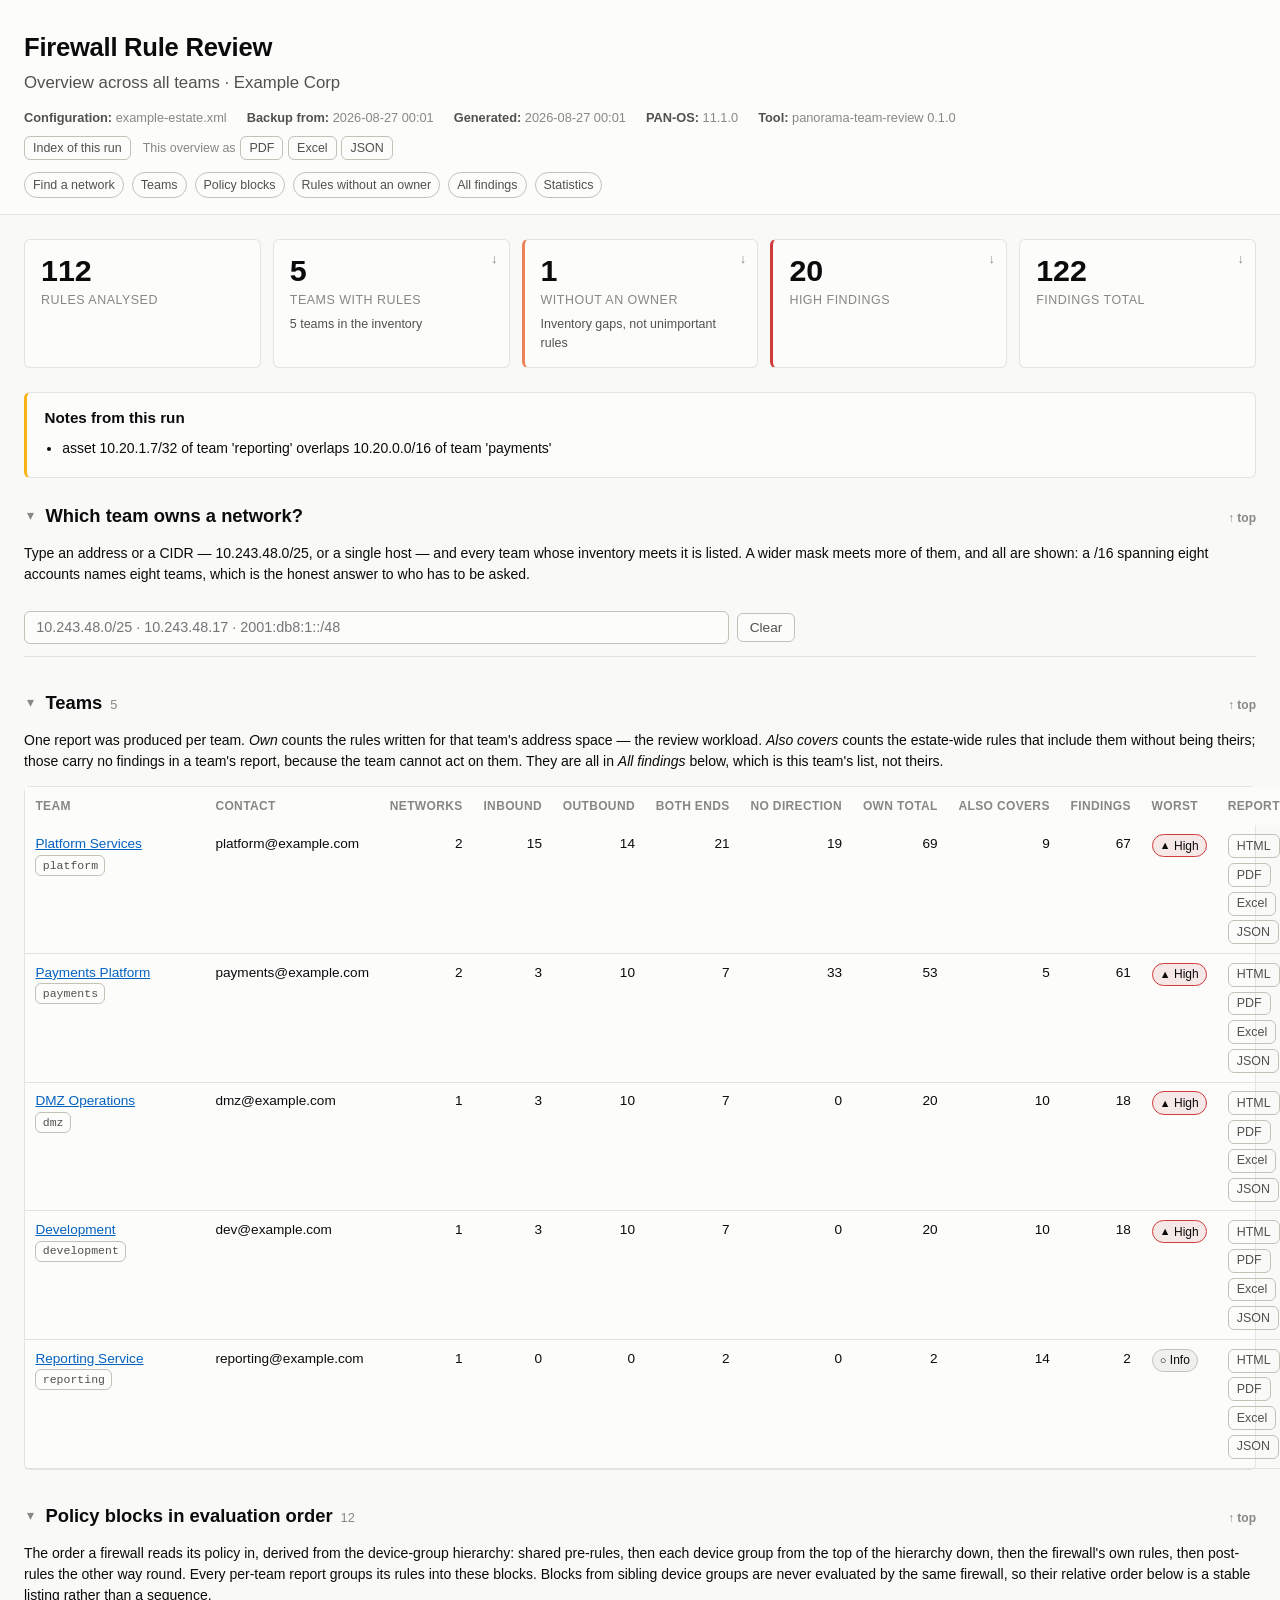
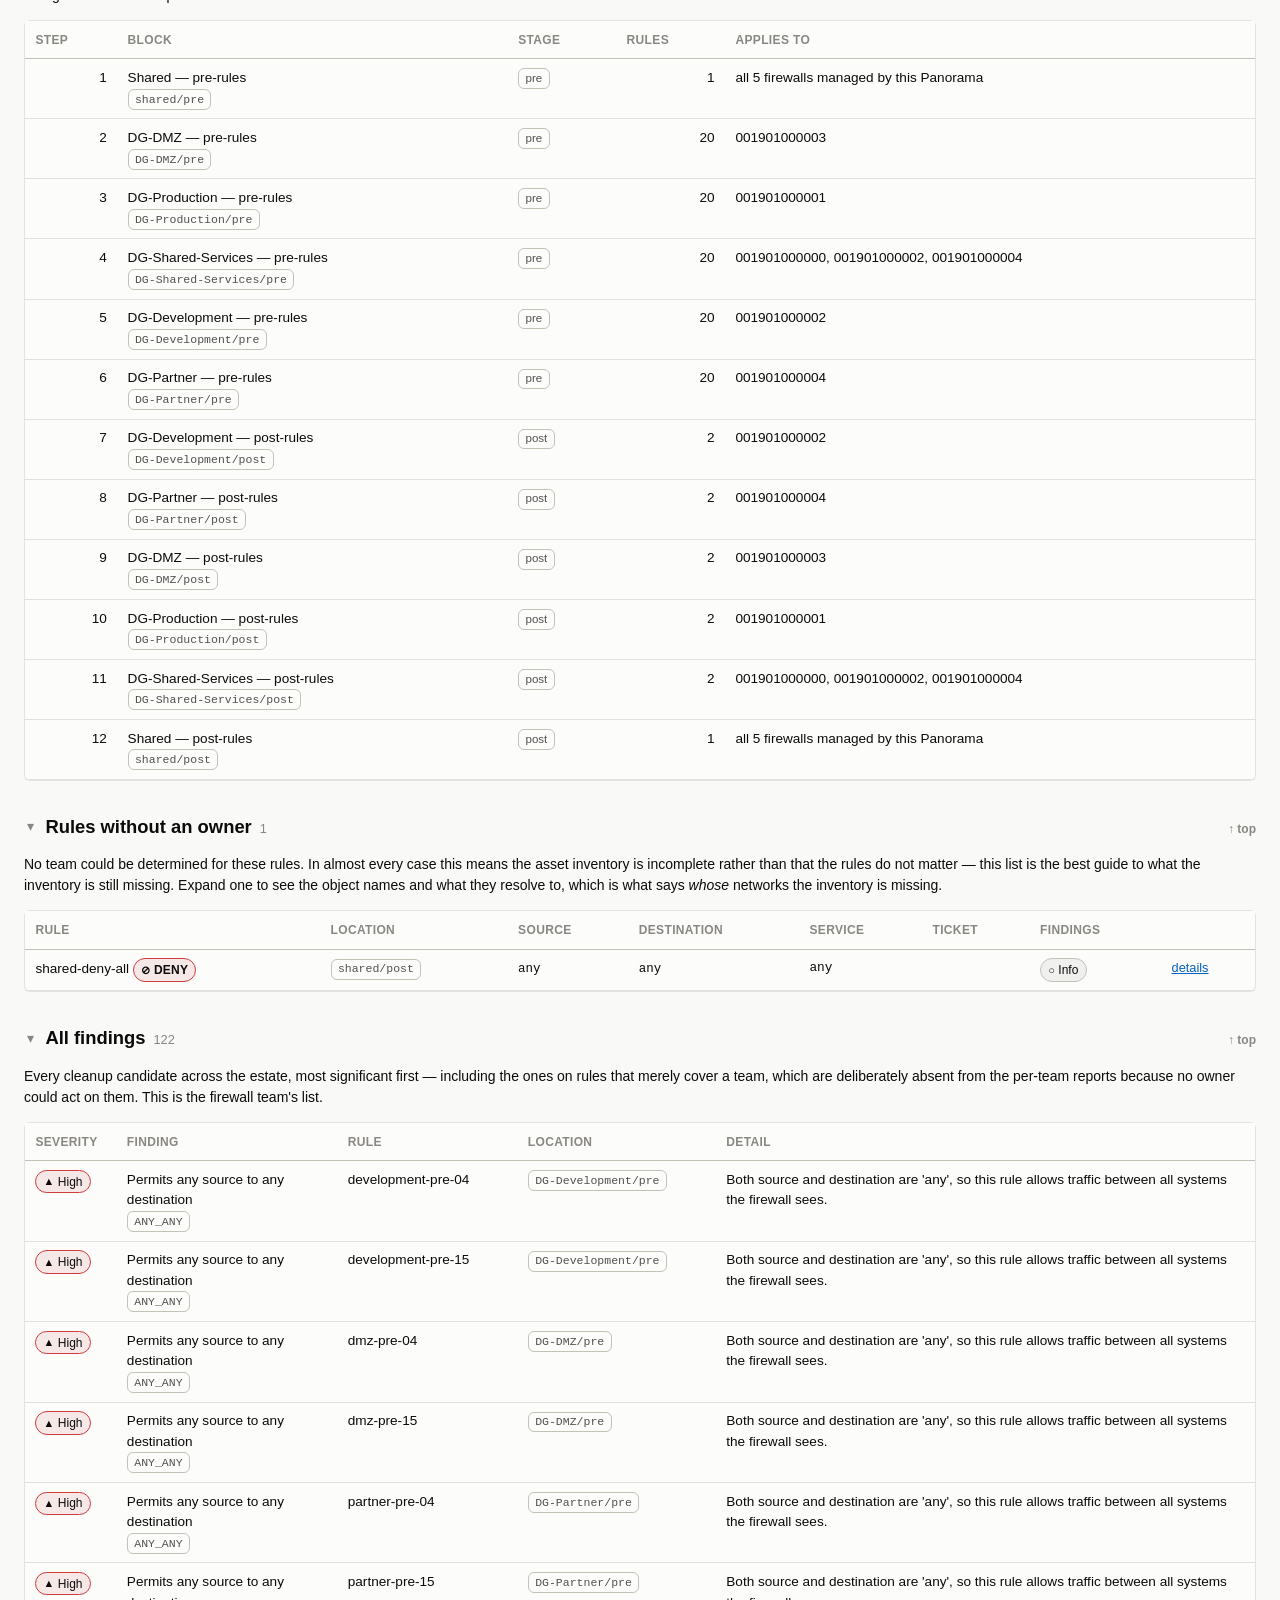
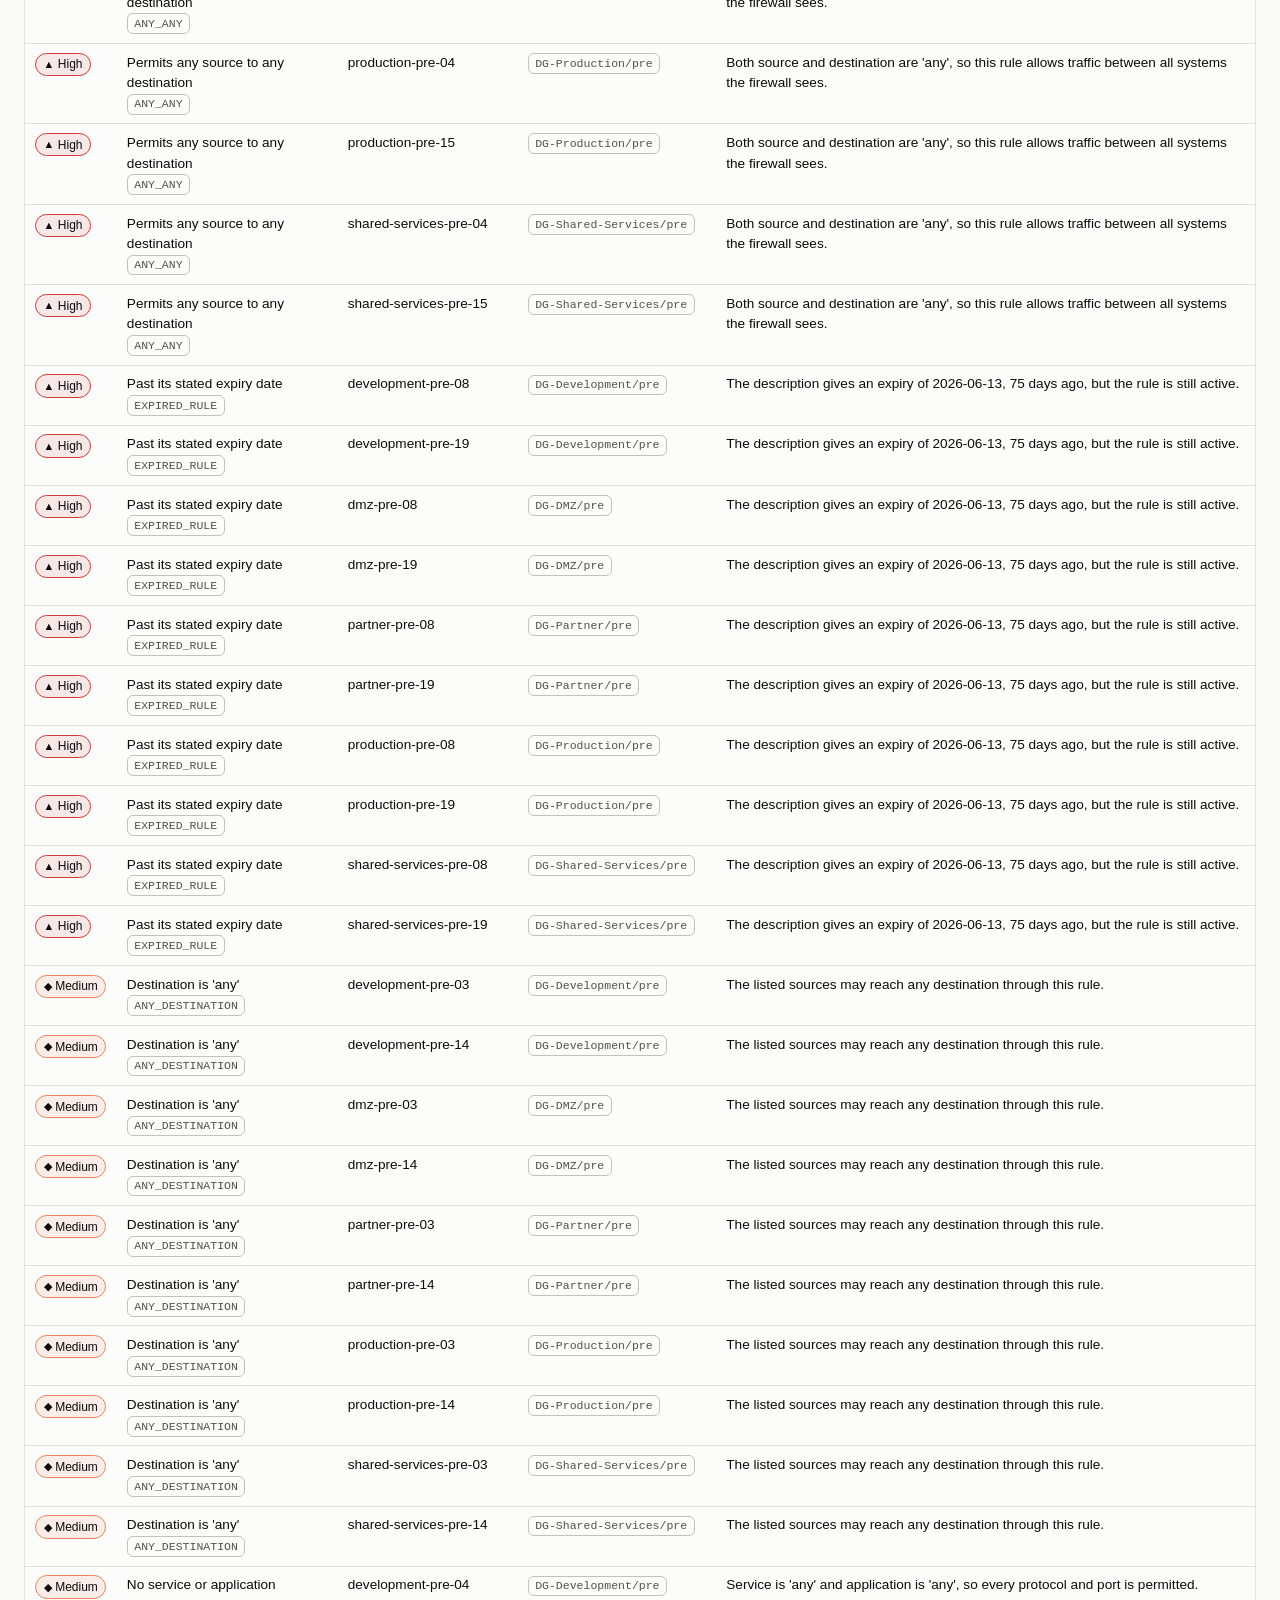
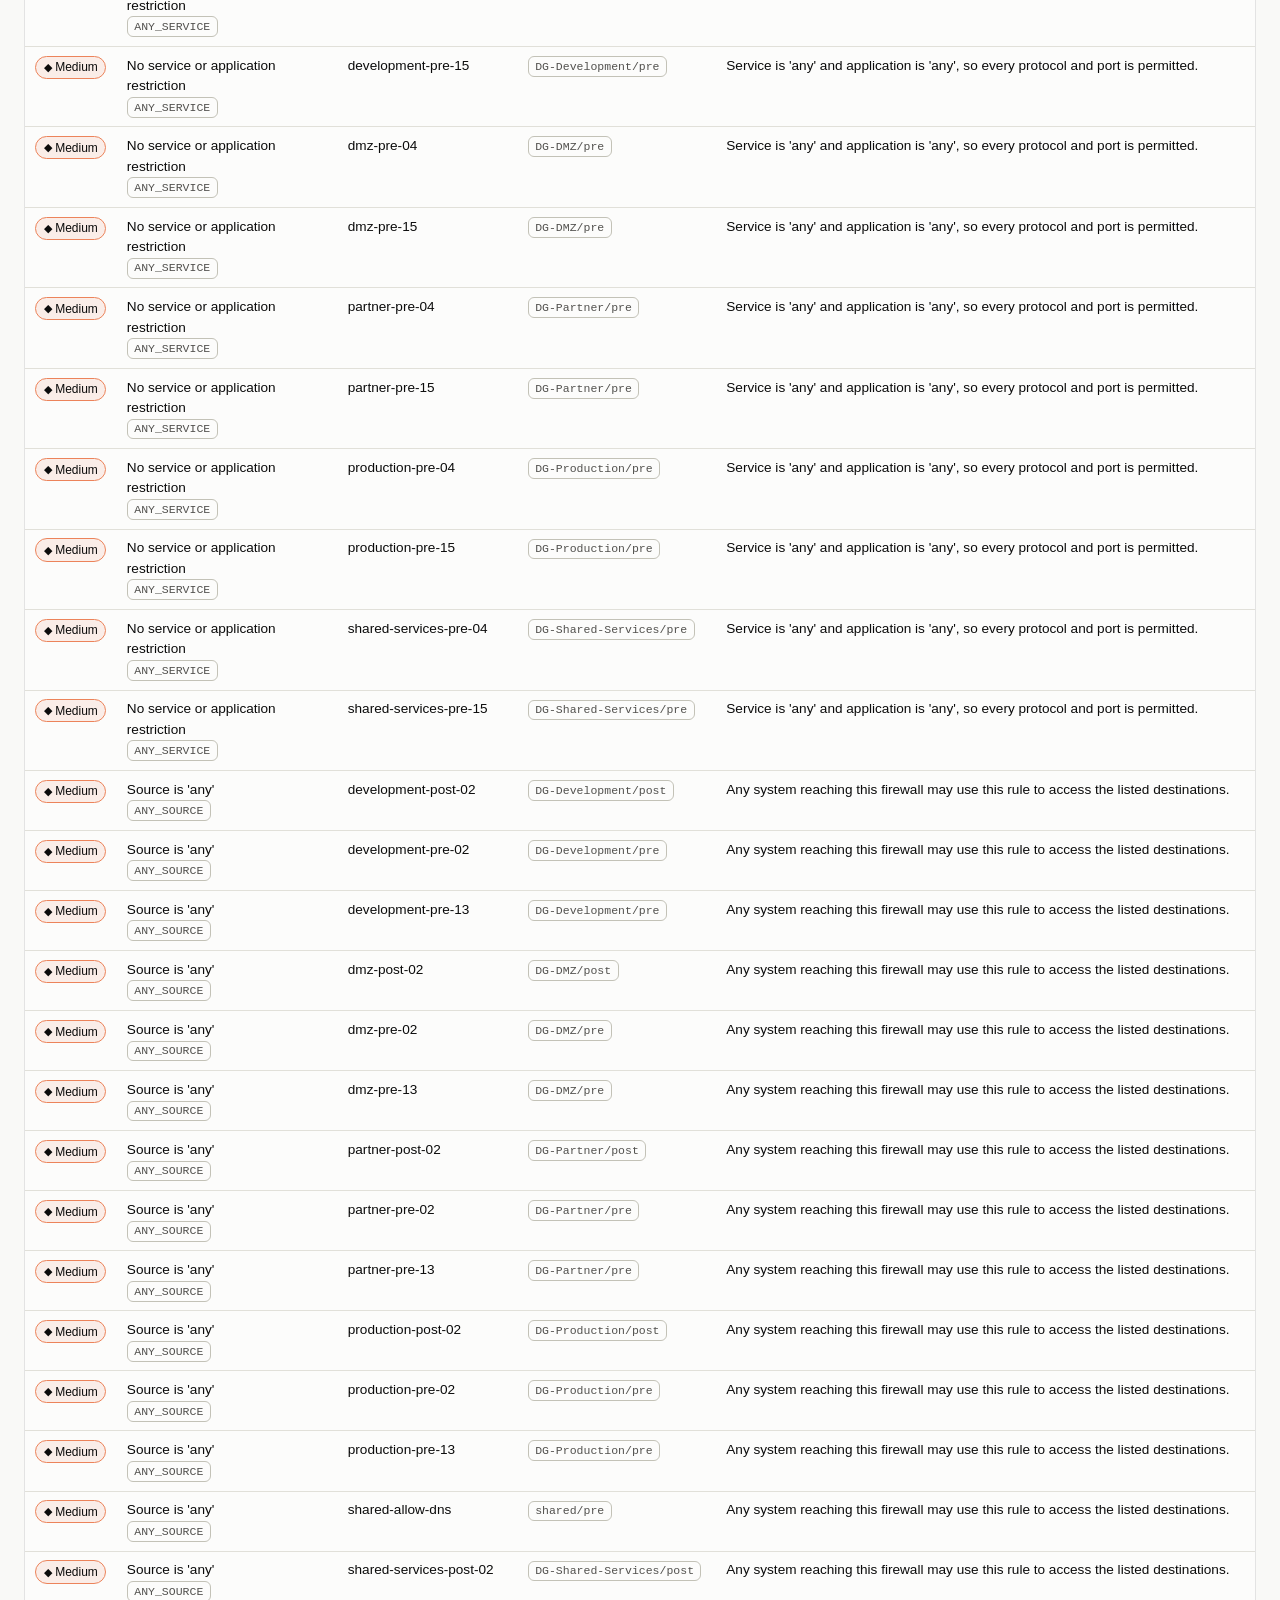
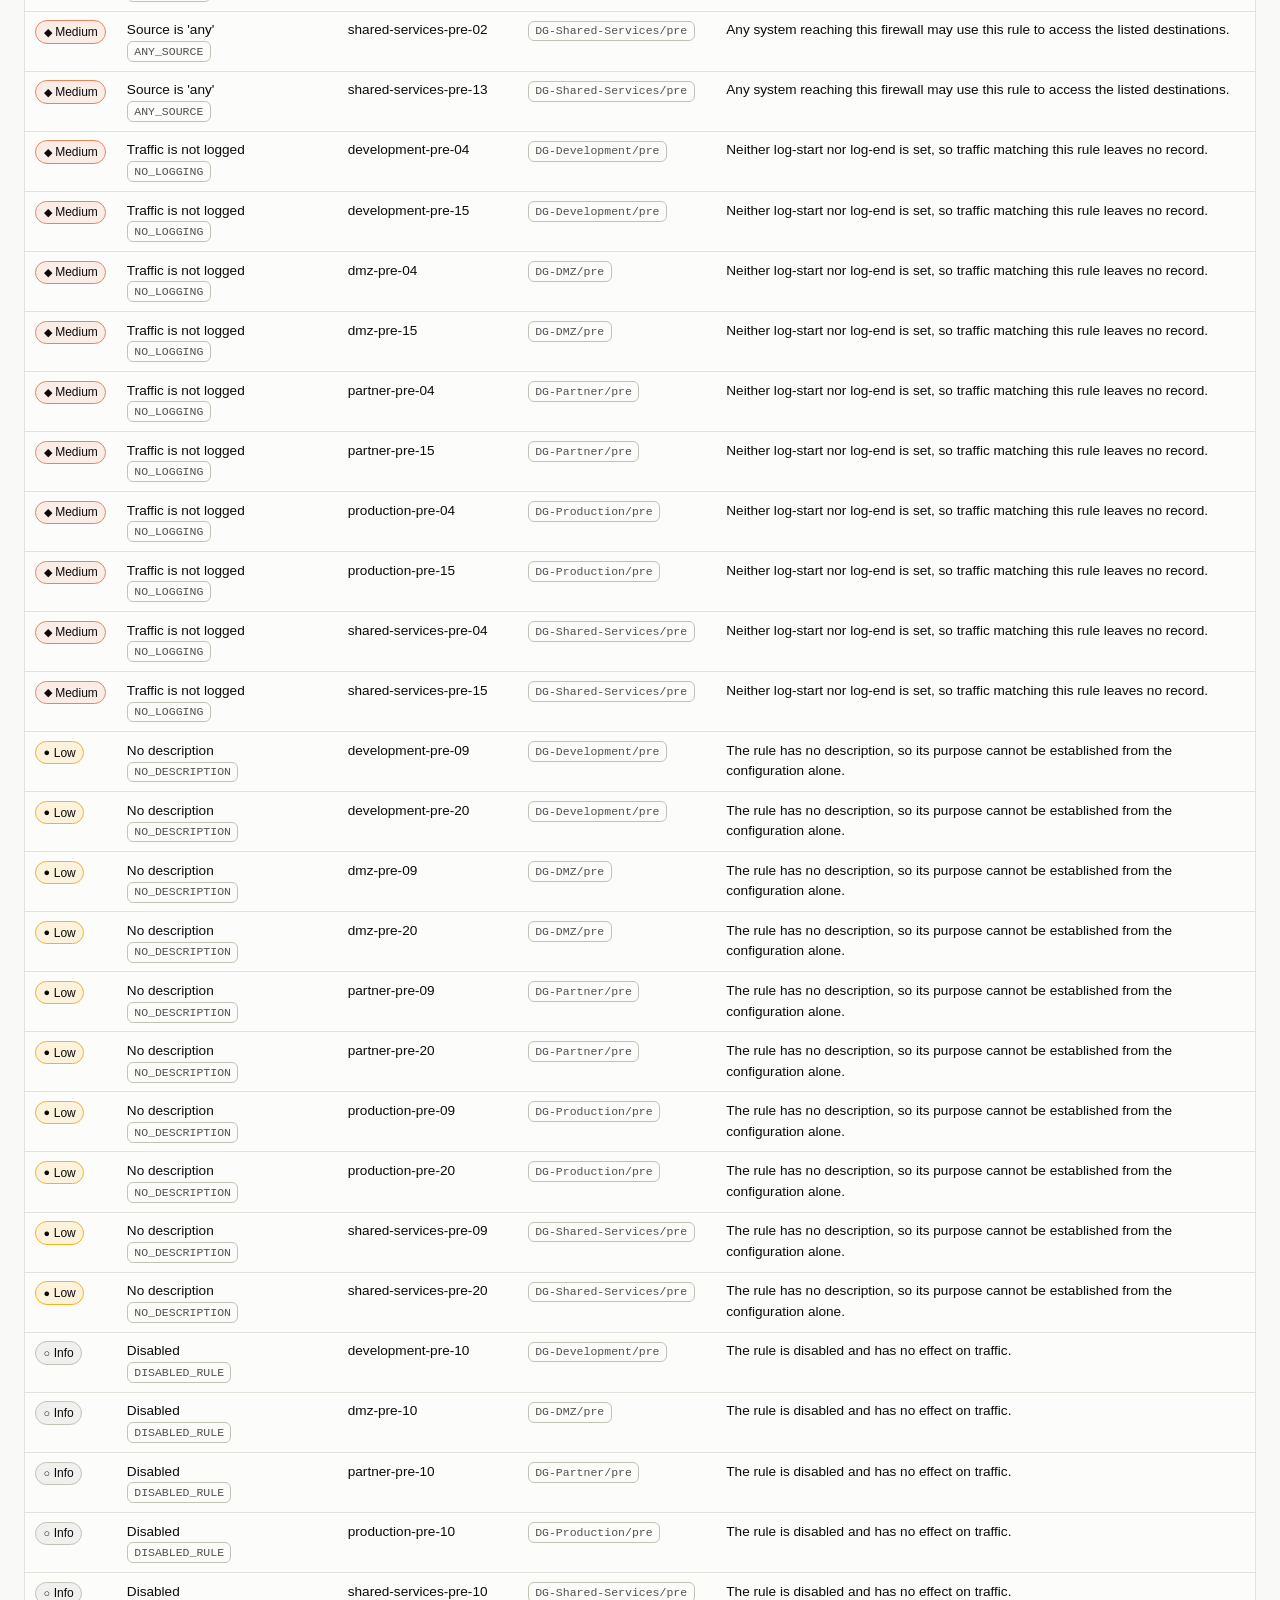
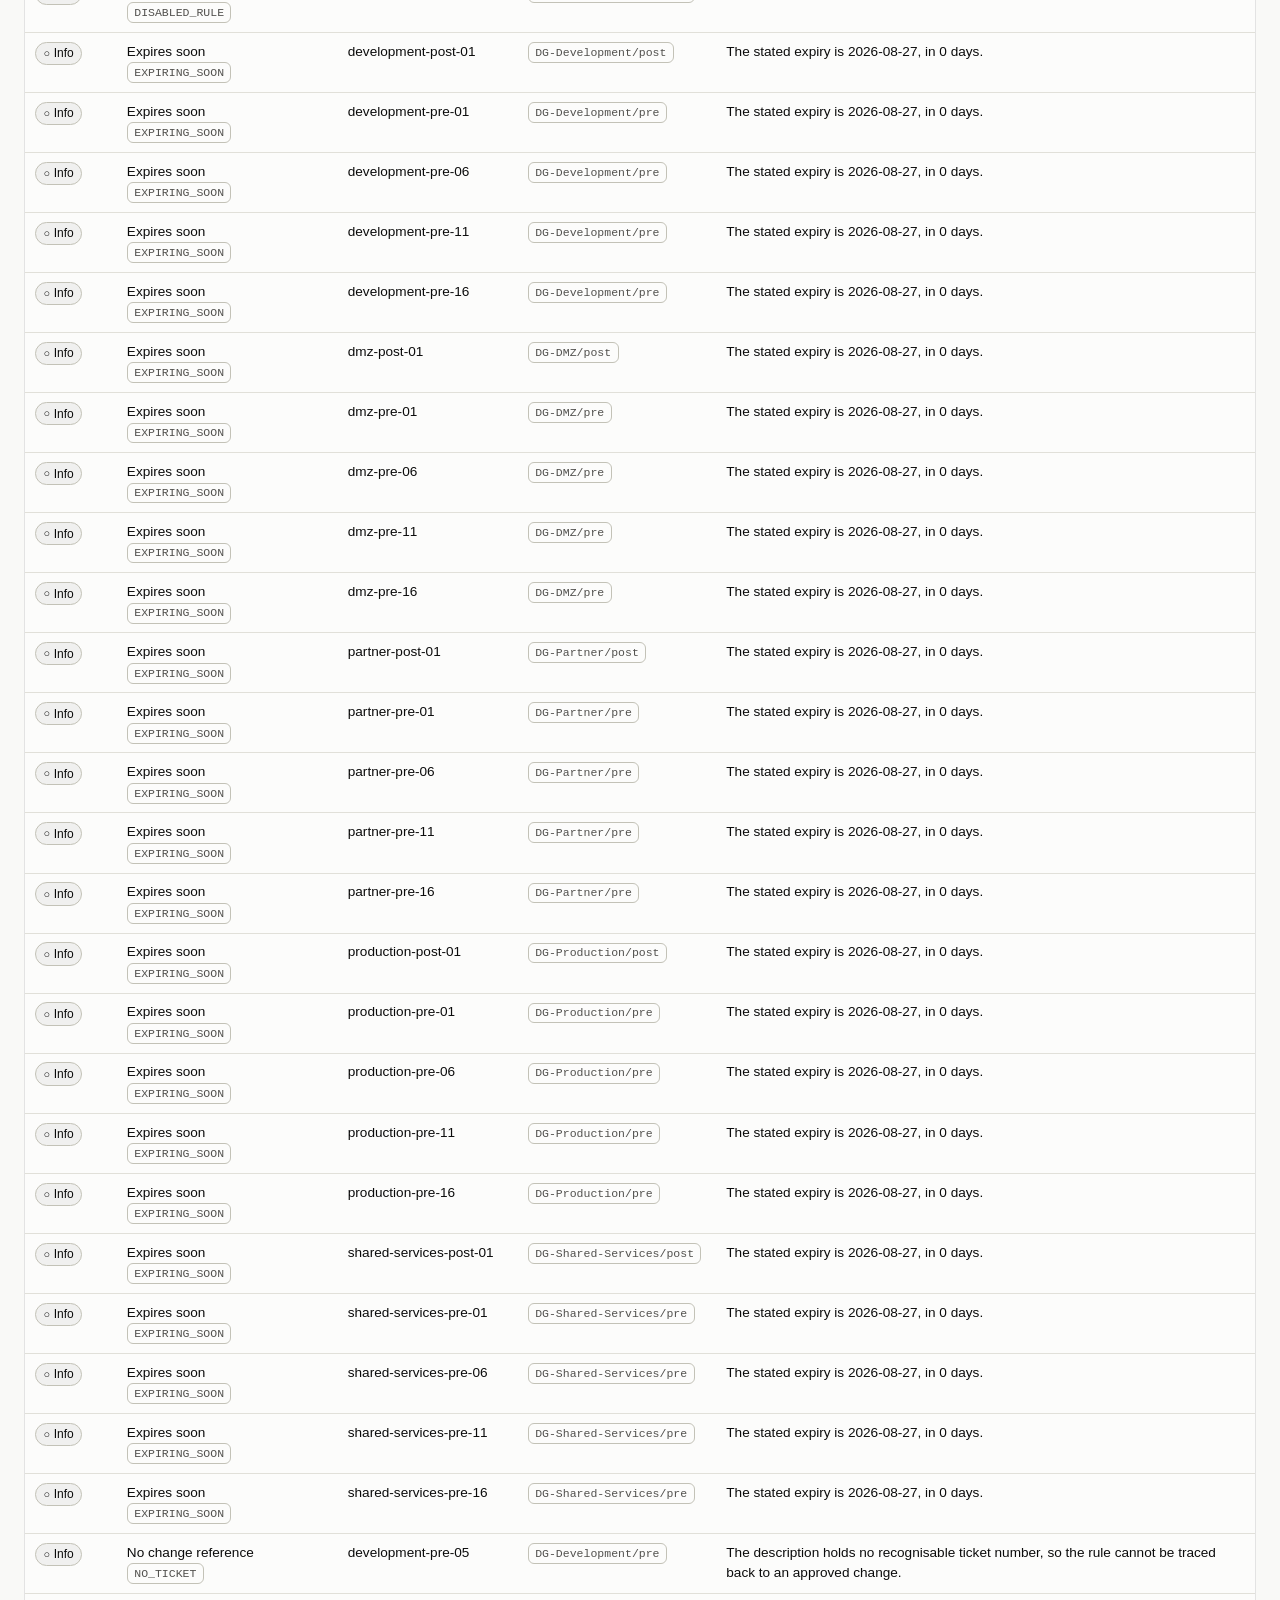
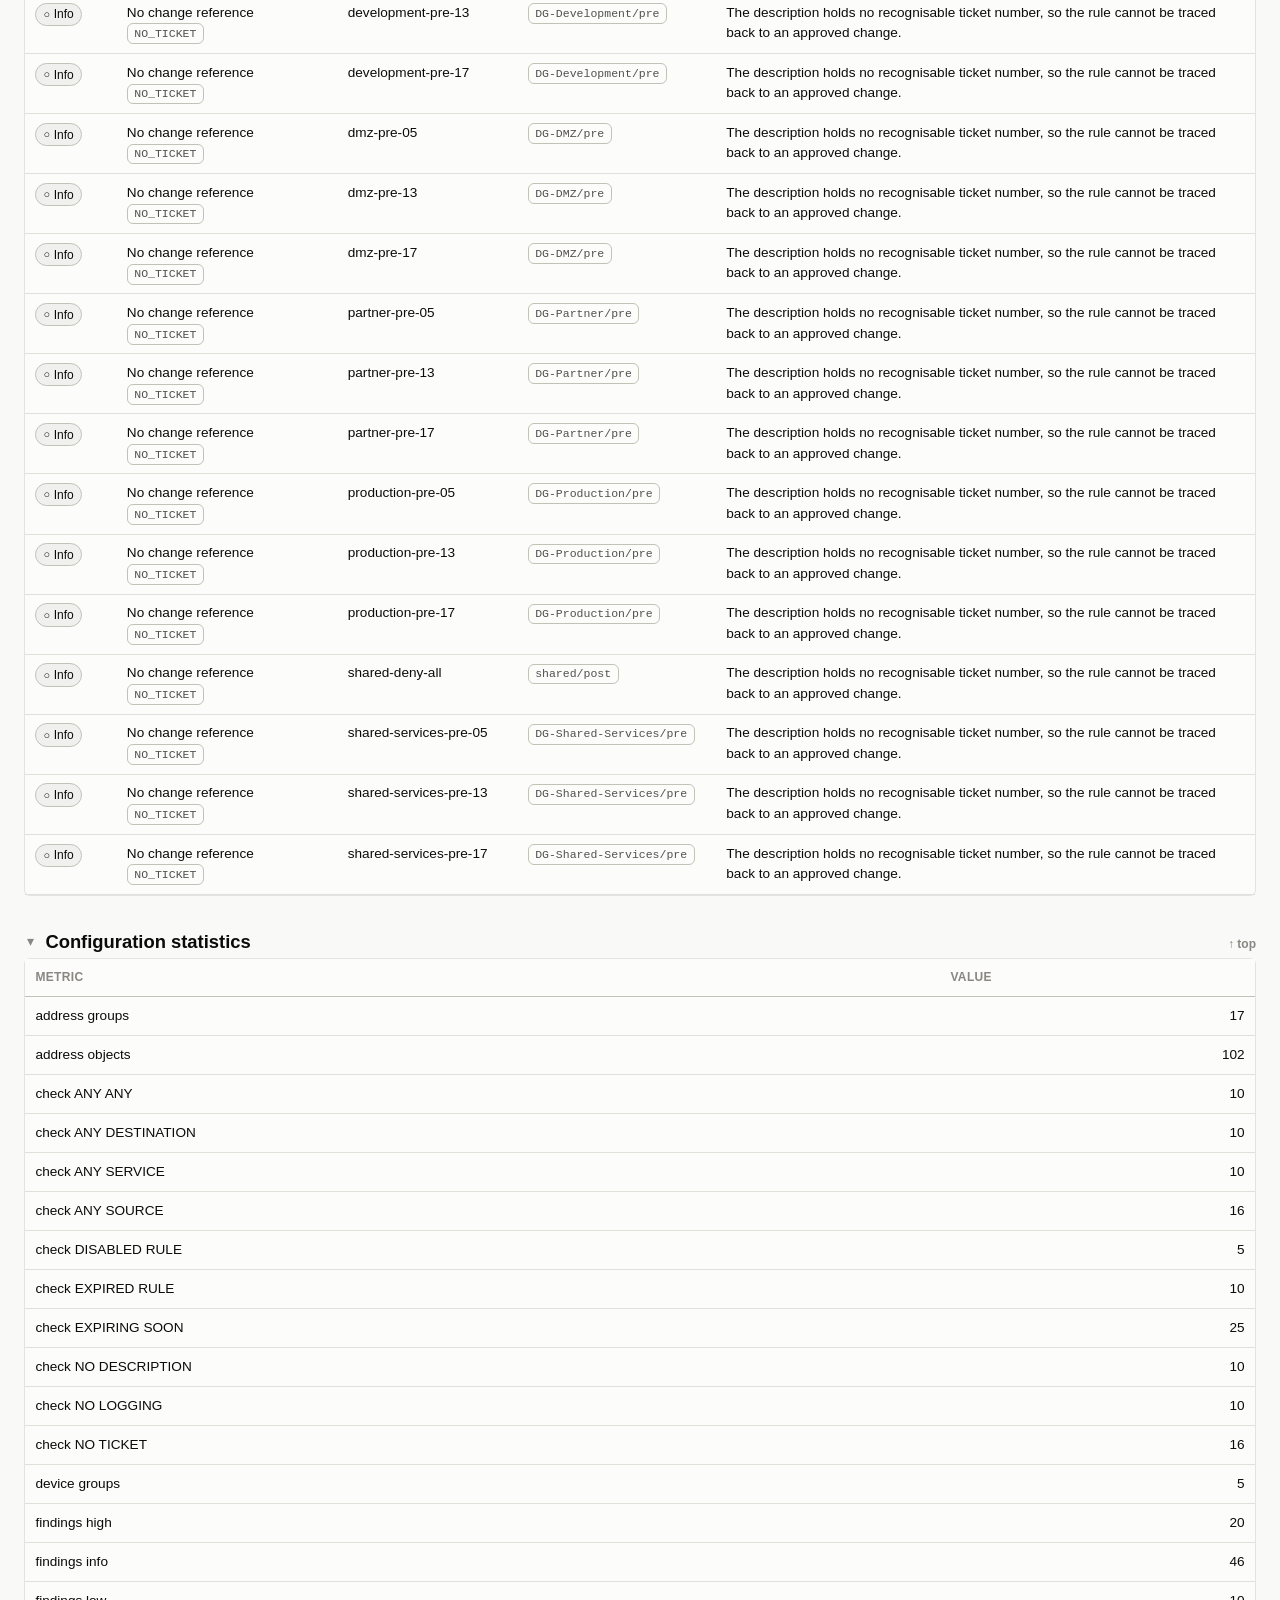
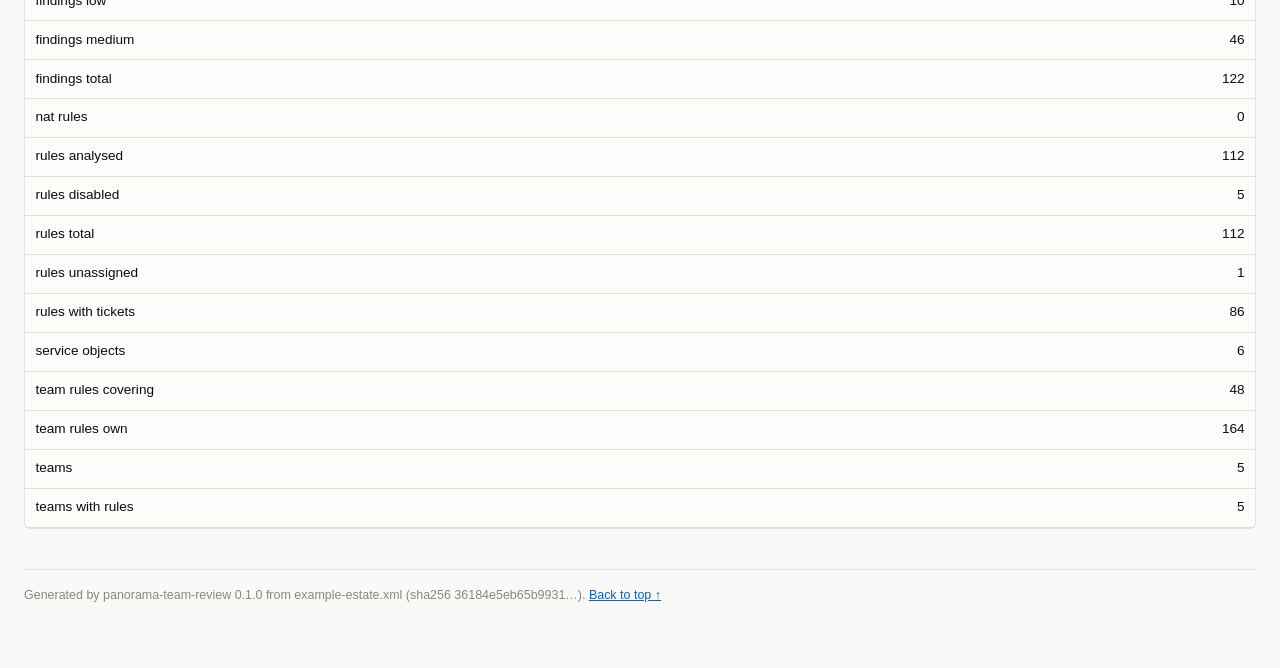
==== commit e8718894: "Report an inventory gap only where a rule actually reaches the object The check's claim is that rule" ====
--- a/example/reports/00_OVERVIEW_all-teams.html
+++ b/example/reports/00_OVERVIEW_all-teams.html
@@ -745,7 +745,7 @@
     <div class="subject">Overview across all teams · Example Corp</div>
     <div class="provenance">
       <span><b>Configuration:</b> example-estate.xml</span>
-<span><b>Backup from:</b> 2026-08-26 23:14</span>      <span><b>Generated:</b> 2026-08-26 23:14</span>
+<span><b>Backup from:</b> 2026-08-27 00:01</span>      <span><b>Generated:</b> 2026-08-27 00:01</span>
 <span><b>PAN-OS:</b> 11.1.0</span>      <span><b>Tool:</b> panorama-team-review 0.1.0</span>
     </div>
 
@@ -1247,70 +1247,70 @@
               <td>Past its stated expiry date<br><span class="pill mono">EXPIRED_RULE</span></td>
               <td class="name">development-pre-08</td>
               <td><span class="pill mono">DG-Development/pre</span></td>
-              <td>The description gives an expiry of 2026-06-13, 74 days ago, but the rule is still active.</td>
+              <td>The description gives an expiry of 2026-06-13, 75 days ago, but the rule is still active.</td>
             </tr>
             <tr>
               <td><span class="badge sev-high"><span class="icon" aria-hidden="true">▲</span>High</span></td>
               <td>Past its stated expiry date<br><span class="pill mono">EXPIRED_RULE</span></td>
               <td class="name">development-pre-19</td>
               <td><span class="pill mono">DG-Development/pre</span></td>
-              <td>The description gives an expiry of 2026-06-13, 74 days ago, but the rule is still active.</td>
+              <td>The description gives an expiry of 2026-06-13, 75 days ago, but the rule is still active.</td>
             </tr>
             <tr>
               <td><span class="badge sev-high"><span class="icon" aria-hidden="true">▲</span>High</span></td>
               <td>Past its stated expiry date<br><span class="pill mono">EXPIRED_RULE</span></td>
               <td class="name">dmz-pre-08</td>
               <td><span class="pill mono">DG-DMZ/pre</span></td>
-              <td>The description gives an expiry of 2026-06-13, 74 days ago, but the rule is still active.</td>
+              <td>The description gives an expiry of 2026-06-13, 75 days ago, but the rule is still active.</td>
             </tr>
             <tr>
               <td><span class="badge sev-high"><span class="icon" aria-hidden="true">▲</span>High</span></td>
               <td>Past its stated expiry date<br><span class="pill mono">EXPIRED_RULE</span></td>
               <td class="name">dmz-pre-19</td>
               <td><span class="pill mono">DG-DMZ/pre</span></td>
-              <td>The description gives an expiry of 2026-06-13, 74 days ago, but the rule is still active.</td>
+              <td>The description gives an expiry of 2026-06-13, 75 days ago, but the rule is still active.</td>
             </tr>
             <tr>
               <td><span class="badge sev-high"><span class="icon" aria-hidden="true">▲</span>High</span></td>
               <td>Past its stated expiry date<br><span class="pill mono">EXPIRED_RULE</span></td>
               <td class="name">partner-pre-08</td>
               <td><span class="pill mono">DG-Partner/pre</span></td>
-              <td>The description gives an expiry of 2026-06-13, 74 days ago, but the rule is still active.</td>
+              <td>The description gives an expiry of 2026-06-13, 75 days ago, but the rule is still active.</td>
             </tr>
             <tr>
               <td><span class="badge sev-high"><span class="icon" aria-hidden="true">▲</span>High</span></td>
               <td>Past its stated expiry date<br><span class="pill mono">EXPIRED_RULE</span></td>
               <td class="name">partner-pre-19</td>
               <td><span class="pill mono">DG-Partner/pre</span></td>
-              <td>The description gives an expiry of 2026-06-13, 74 days ago, but the rule is still active.</td>
+              <td>The description gives an expiry of 2026-06-13, 75 days ago, but the rule is still active.</td>
             </tr>
             <tr>
               <td><span class="badge sev-high"><span class="icon" aria-hidden="true">▲</span>High</span></td>
               <td>Past its stated expiry date<br><span class="pill mono">EXPIRED_RULE</span></td>
               <td class="name">production-pre-08</td>
               <td><span class="pill mono">DG-Production/pre</span></td>
-              <td>The description gives an expiry of 2026-06-13, 74 days ago, but the rule is still active.</td>
+              <td>The description gives an expiry of 2026-06-13, 75 days ago, but the rule is still active.</td>
             </tr>
             <tr>
               <td><span class="badge sev-high"><span class="icon" aria-hidden="true">▲</span>High</span></td>
               <td>Past its stated expiry date<br><span class="pill mono">EXPIRED_RULE</span></td>
               <td class="name">production-pre-19</td>
               <td><span class="pill mono">DG-Production/pre</span></td>
-              <td>The description gives an expiry of 2026-06-13, 74 days ago, but the rule is still active.</td>
+              <td>The description gives an expiry of 2026-06-13, 75 days ago, but the rule is still active.</td>
             </tr>
             <tr>
               <td><span class="badge sev-high"><span class="icon" aria-hidden="true">▲</span>High</span></td>
               <td>Past its stated expiry date<br><span class="pill mono">EXPIRED_RULE</span></td>
               <td class="name">shared-services-pre-08</td>
               <td><span class="pill mono">DG-Shared-Services/pre</span></td>
-              <td>The description gives an expiry of 2026-06-13, 74 days ago, but the rule is still active.</td>
+              <td>The description gives an expiry of 2026-06-13, 75 days ago, but the rule is still active.</td>
             </tr>
             <tr>
               <td><span class="badge sev-high"><span class="icon" aria-hidden="true">▲</span>High</span></td>
               <td>Past its stated expiry date<br><span class="pill mono">EXPIRED_RULE</span></td>
               <td class="name">shared-services-pre-19</td>
               <td><span class="pill mono">DG-Shared-Services/pre</span></td>
-              <td>The description gives an expiry of 2026-06-13, 74 days ago, but the rule is still active.</td>
+              <td>The description gives an expiry of 2026-06-13, 75 days ago, but the rule is still active.</td>
             </tr>
             <tr>
               <td><span class="badge sev-medium"><span class="icon" aria-hidden="true">◆</span>Medium</span></td>
@@ -1744,175 +1744,175 @@
               <td>Expires soon<br><span class="pill mono">EXPIRING_SOON</span></td>
               <td class="name">development-post-01</td>
               <td><span class="pill mono">DG-Development/post</span></td>
-              <td>The stated expiry is 2026-08-27, in 1 days.</td>
+              <td>The stated expiry is 2026-08-27, in 0 days.</td>
             </tr>
             <tr>
               <td><span class="badge sev-info"><span class="icon" aria-hidden="true">○</span>Info</span></td>
               <td>Expires soon<br><span class="pill mono">EXPIRING_SOON</span></td>
               <td class="name">development-pre-01</td>
               <td><span class="pill mono">DG-Development/pre</span></td>
-              <td>The stated expiry is 2026-08-27, in 1 days.</td>
+              <td>The stated expiry is 2026-08-27, in 0 days.</td>
             </tr>
             <tr>
               <td><span class="badge sev-info"><span class="icon" aria-hidden="true">○</span>Info</span></td>
               <td>Expires soon<br><span class="pill mono">EXPIRING_SOON</span></td>
               <td class="name">development-pre-06</td>
               <td><span class="pill mono">DG-Development/pre</span></td>
-              <td>The stated expiry is 2026-08-27, in 1 days.</td>
+              <td>The stated expiry is 2026-08-27, in 0 days.</td>
             </tr>
             <tr>
               <td><span class="badge sev-info"><span class="icon" aria-hidden="true">○</span>Info</span></td>
               <td>Expires soon<br><span class="pill mono">EXPIRING_SOON</span></td>
               <td class="name">development-pre-11</td>
               <td><span class="pill mono">DG-Development/pre</span></td>
-              <td>The stated expiry is 2026-08-27, in 1 days.</td>
+              <td>The stated expiry is 2026-08-27, in 0 days.</td>
             </tr>
             <tr>
               <td><span class="badge sev-info"><span class="icon" aria-hidden="true">○</span>Info</span></td>
               <td>Expires soon<br><span class="pill mono">EXPIRING_SOON</span></td>
               <td class="name">development-pre-16</td>
               <td><span class="pill mono">DG-Development/pre</span></td>
-              <td>The stated expiry is 2026-08-27, in 1 days.</td>
+              <td>The stated expiry is 2026-08-27, in 0 days.</td>
             </tr>
             <tr>
               <td><span class="badge sev-info"><span class="icon" aria-hidden="true">○</span>Info</span></td>
               <td>Expires soon<br><span class="pill mono">EXPIRING_SOON</span></td>
               <td class="name">dmz-post-01</td>
               <td><span class="pill mono">DG-DMZ/post</span></td>
-              <td>The stated expiry is 2026-08-27, in 1 days.</td>
+              <td>The stated expiry is 2026-08-27, in 0 days.</td>
             </tr>
             <tr>
               <td><span class="badge sev-info"><span class="icon" aria-hidden="true">○</span>Info</span></td>
               <td>Expires soon<br><span class="pill mono">EXPIRING_SOON</span></td>
               <td class="name">dmz-pre-01</td>
               <td><span class="pill mono">DG-DMZ/pre</span></td>
-              <td>The stated expiry is 2026-08-27, in 1 days.</td>
+              <td>The stated expiry is 2026-08-27, in 0 days.</td>
             </tr>
             <tr>
               <td><span class="badge sev-info"><span class="icon" aria-hidden="true">○</span>Info</span></td>
               <td>Expires soon<br><span class="pill mono">EXPIRING_SOON</span></td>
               <td class="name">dmz-pre-06</td>
               <td><span class="pill mono">DG-DMZ/pre</span></td>
-              <td>The stated expiry is 2026-08-27, in 1 days.</td>
+              <td>The stated expiry is 2026-08-27, in 0 days.</td>
             </tr>
             <tr>
               <td><span class="badge sev-info"><span class="icon" aria-hidden="true">○</span>Info</span></td>
               <td>Expires soon<br><span class="pill mono">EXPIRING_SOON</span></td>
               <td class="name">dmz-pre-11</td>
               <td><span class="pill mono">DG-DMZ/pre</span></td>
-              <td>The stated expiry is 2026-08-27, in 1 days.</td>
+              <td>The stated expiry is 2026-08-27, in 0 days.</td>
             </tr>
             <tr>
               <td><span class="badge sev-info"><span class="icon" aria-hidden="true">○</span>Info</span></td>
               <td>Expires soon<br><span class="pill mono">EXPIRING_SOON</span></td>
               <td class="name">dmz-pre-16</td>
               <td><span class="pill mono">DG-DMZ/pre</span></td>
-              <td>The stated expiry is 2026-08-27, in 1 days.</td>
+              <td>The stated expiry is 2026-08-27, in 0 days.</td>
             </tr>
             <tr>
               <td><span class="badge sev-info"><span class="icon" aria-hidden="true">○</span>Info</span></td>
               <td>Expires soon<br><span class="pill mono">EXPIRING_SOON</span></td>
               <td class="name">partner-post-01</td>
               <td><span class="pill mono">DG-Partner/post</span></td>
-              <td>The stated expiry is 2026-08-27, in 1 days.</td>
+              <td>The stated expiry is 2026-08-27, in 0 days.</td>
             </tr>
             <tr>
               <td><span class="badge sev-info"><span class="icon" aria-hidden="true">○</span>Info</span></td>
               <td>Expires soon<br><span class="pill mono">EXPIRING_SOON</span></td>
               <td class="name">partner-pre-01</td>
               <td><span class="pill mono">DG-Partner/pre</span></td>
-              <td>The stated expiry is 2026-08-27, in 1 days.</td>
+              <td>The stated expiry is 2026-08-27, in 0 days.</td>
             </tr>
             <tr>
               <td><span class="badge sev-info"><span class="icon" aria-hidden="true">○</span>Info</span></td>
               <td>Expires soon<br><span class="pill mono">EXPIRING_SOON</span></td>
               <td class="name">partner-pre-06</td>
               <td><span class="pill mono">DG-Partner/pre</span></td>
-              <td>The stated expiry is 2026-08-27, in 1 days.</td>
+              <td>The stated expiry is 2026-08-27, in 0 days.</td>
             </tr>
             <tr>
               <td><span class="badge sev-info"><span class="icon" aria-hidden="true">○</span>Info</span></td>
               <td>Expires soon<br><span class="pill mono">EXPIRING_SOON</span></td>
               <td class="name">partner-pre-11</td>
               <td><span class="pill mono">DG-Partner/pre</span></td>
-              <td>The stated expiry is 2026-08-27, in 1 days.</td>
+              <td>The stated expiry is 2026-08-27, in 0 days.</td>
             </tr>
             <tr>
               <td><span class="badge sev-info"><span class="icon" aria-hidden="true">○</span>Info</span></td>
               <td>Expires soon<br><span class="pill mono">EXPIRING_SOON</span></td>
               <td class="name">partner-pre-16</td>
               <td><span class="pill mono">DG-Partner/pre</span></td>
-              <td>The stated expiry is 2026-08-27, in 1 days.</td>
+              <td>The stated expiry is 2026-08-27, in 0 days.</td>
             </tr>
             <tr>
               <td><span class="badge sev-info"><span class="icon" aria-hidden="true">○</span>Info</span></td>
               <td>Expires soon<br><span class="pill mono">EXPIRING_SOON</span></td>
               <td class="name">production-post-01</td>
               <td><span class="pill mono">DG-Production/post</span></td>
-              <td>The stated expiry is 2026-08-27, in 1 days.</td>
+              <td>The stated expiry is 2026-08-27, in 0 days.</td>
             </tr>
             <tr>
               <td><span class="badge sev-info"><span class="icon" aria-hidden="true">○</span>Info</span></td>
               <td>Expires soon<br><span class="pill mono">EXPIRING_SOON</span></td>
               <td class="name">production-pre-01</td>
               <td><span class="pill mono">DG-Production/pre</span></td>
-              <td>The stated expiry is 2026-08-27, in 1 days.</td>
+              <td>The stated expiry is 2026-08-27, in 0 days.</td>
             </tr>
             <tr>
               <td><span class="badge sev-info"><span class="icon" aria-hidden="true">○</span>Info</span></td>
               <td>Expires soon<br><span class="pill mono">EXPIRING_SOON</span></td>
               <td class="name">production-pre-06</td>
               <td><span class="pill mono">DG-Production/pre</span></td>
-              <td>The stated expiry is 2026-08-27, in 1 days.</td>
+              <td>The stated expiry is 2026-08-27, in 0 days.</td>
             </tr>
             <tr>
               <td><span class="badge sev-info"><span class="icon" aria-hidden="true">○</span>Info</span></td>
               <td>Expires soon<br><span class="pill mono">EXPIRING_SOON</span></td>
               <td class="name">production-pre-11</td>
               <td><span class="pill mono">DG-Production/pre</span></td>
-              <td>The stated expiry is 2026-08-27, in 1 days.</td>
+              <td>The stated expiry is 2026-08-27, in 0 days.</td>
             </tr>
             <tr>
               <td><span class="badge sev-info"><span class="icon" aria-hidden="true">○</span>Info</span></td>
               <td>Expires soon<br><span class="pill mono">EXPIRING_SOON</span></td>
               <td class="name">production-pre-16</td>
               <td><span class="pill mono">DG-Production/pre</span></td>
-              <td>The stated expiry is 2026-08-27, in 1 days.</td>
+              <td>The stated expiry is 2026-08-27, in 0 days.</td>
             </tr>
             <tr>
               <td><span class="badge sev-info"><span class="icon" aria-hidden="true">○</span>Info</span></td>
               <td>Expires soon<br><span class="pill mono">EXPIRING_SOON</span></td>
               <td class="name">shared-services-post-01</td>
               <td><span class="pill mono">DG-Shared-Services/post</span></td>
-              <td>The stated expiry is 2026-08-27, in 1 days.</td>
+              <td>The stated expiry is 2026-08-27, in 0 days.</td>
             </tr>
             <tr>
               <td><span class="badge sev-info"><span class="icon" aria-hidden="true">○</span>Info</span></td>
               <td>Expires soon<br><span class="pill mono">EXPIRING_SOON</span></td>
               <td class="name">shared-services-pre-01</td>
               <td><span class="pill mono">DG-Shared-Services/pre</span></td>
-              <td>The stated expiry is 2026-08-27, in 1 days.</td>
+              <td>The stated expiry is 2026-08-27, in 0 days.</td>
             </tr>
             <tr>
               <td><span class="badge sev-info"><span class="icon" aria-hidden="true">○</span>Info</span></td>
               <td>Expires soon<br><span class="pill mono">EXPIRING_SOON</span></td>
               <td class="name">shared-services-pre-06</td>
               <td><span class="pill mono">DG-Shared-Services/pre</span></td>
-              <td>The stated expiry is 2026-08-27, in 1 days.</td>
+              <td>The stated expiry is 2026-08-27, in 0 days.</td>
             </tr>
             <tr>
               <td><span class="badge sev-info"><span class="icon" aria-hidden="true">○</span>Info</span></td>
               <td>Expires soon<br><span class="pill mono">EXPIRING_SOON</span></td>
               <td class="name">shared-services-pre-11</td>
               <td><span class="pill mono">DG-Shared-Services/pre</span></td>
-              <td>The stated expiry is 2026-08-27, in 1 days.</td>
+              <td>The stated expiry is 2026-08-27, in 0 days.</td>
             </tr>
             <tr>
               <td><span class="badge sev-info"><span class="icon" aria-hidden="true">○</span>Info</span></td>
               <td>Expires soon<br><span class="pill mono">EXPIRING_SOON</span></td>
               <td class="name">shared-services-pre-16</td>
               <td><span class="pill mono">DG-Shared-Services/pre</span></td>
-              <td>The stated expiry is 2026-08-27, in 1 days.</td>
+              <td>The stated expiry is 2026-08-27, in 0 days.</td>
             </tr>
             <tr>
               <td><span class="badge sev-info"><span class="icon" aria-hidden="true">○</span>Info</span></td>
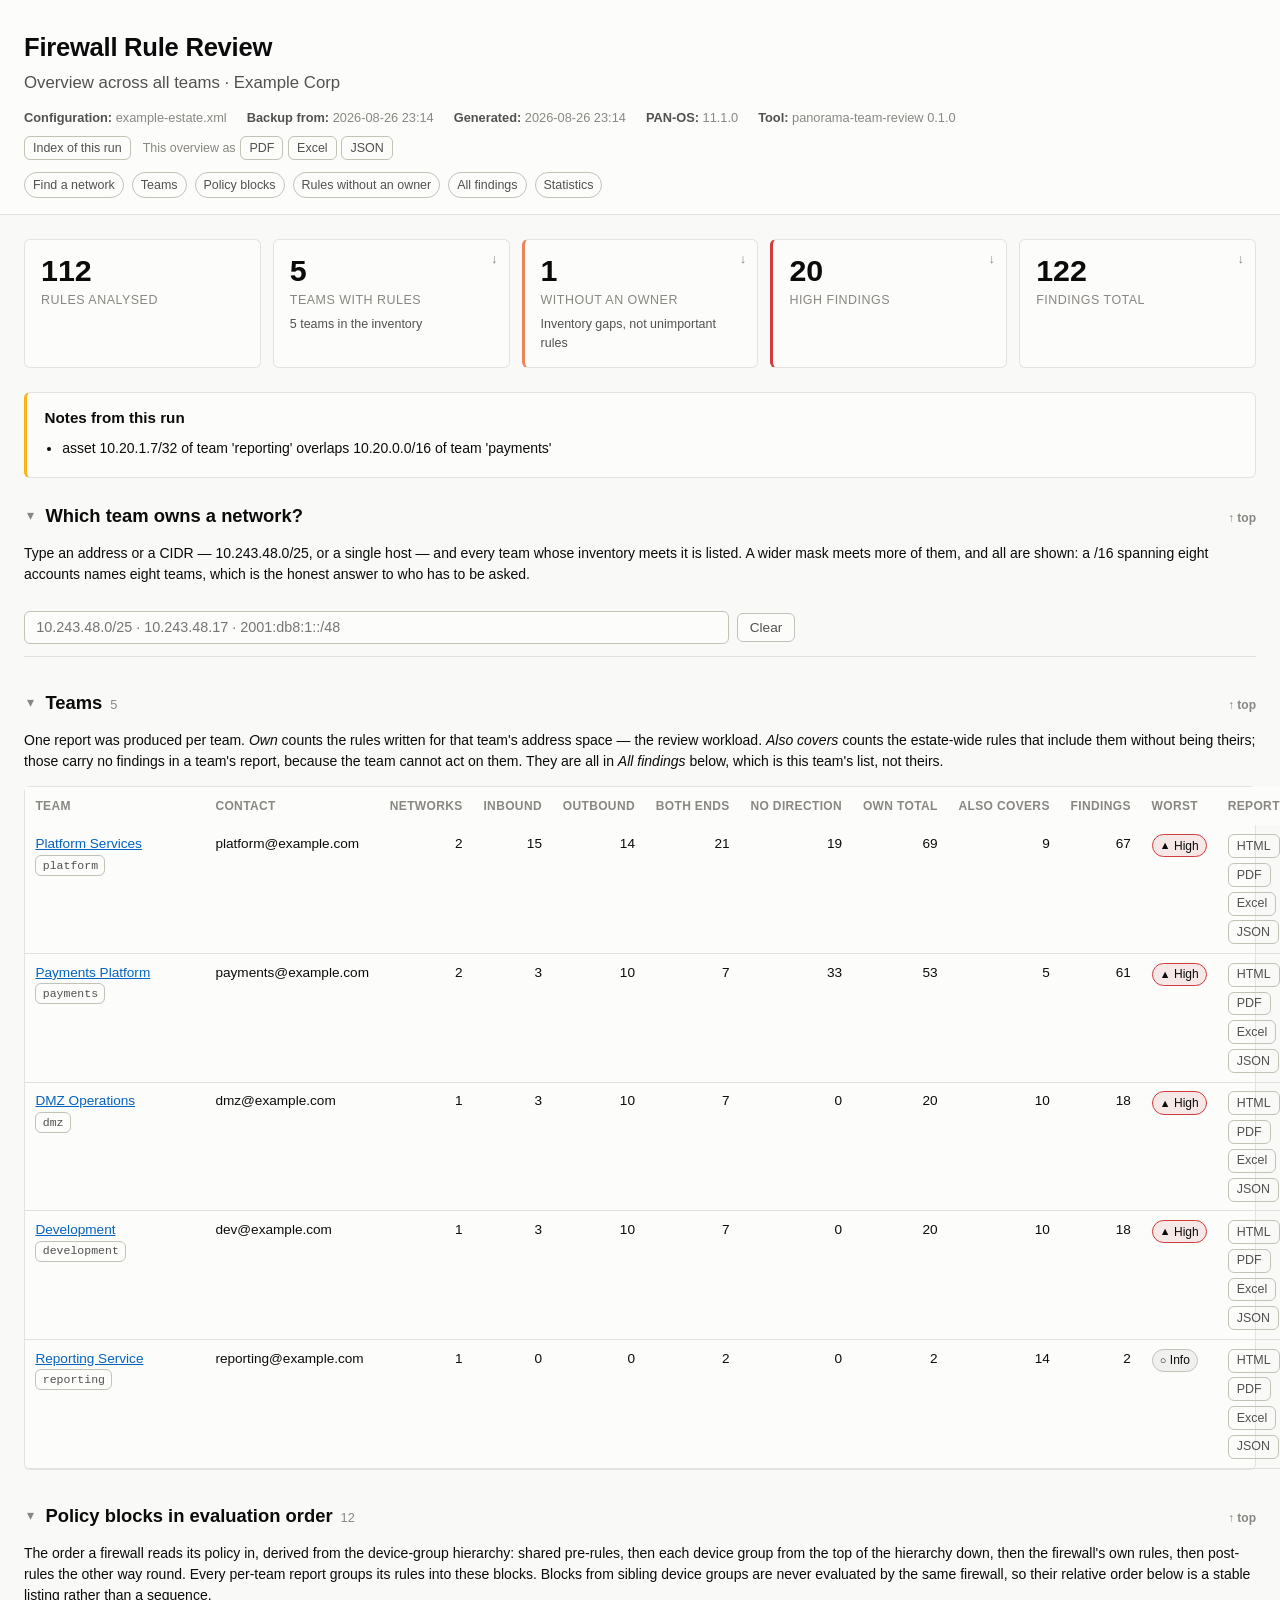
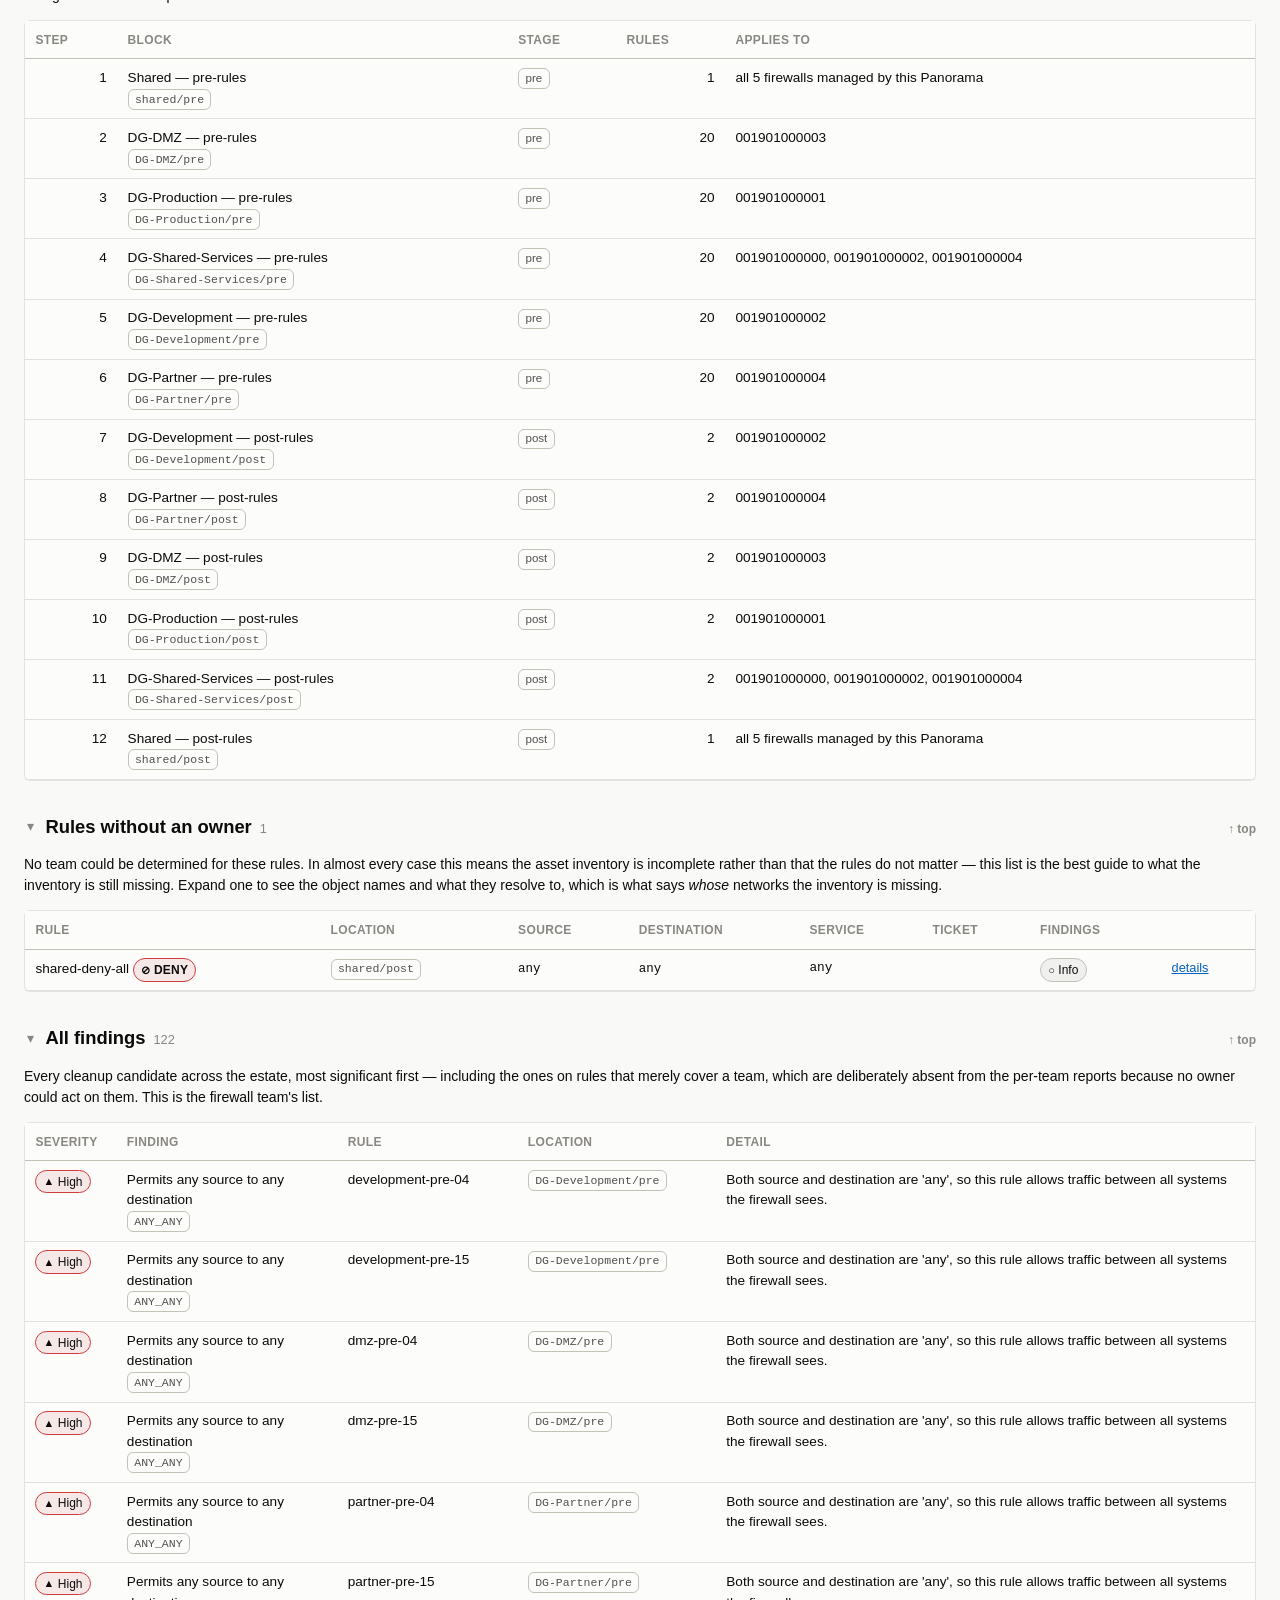
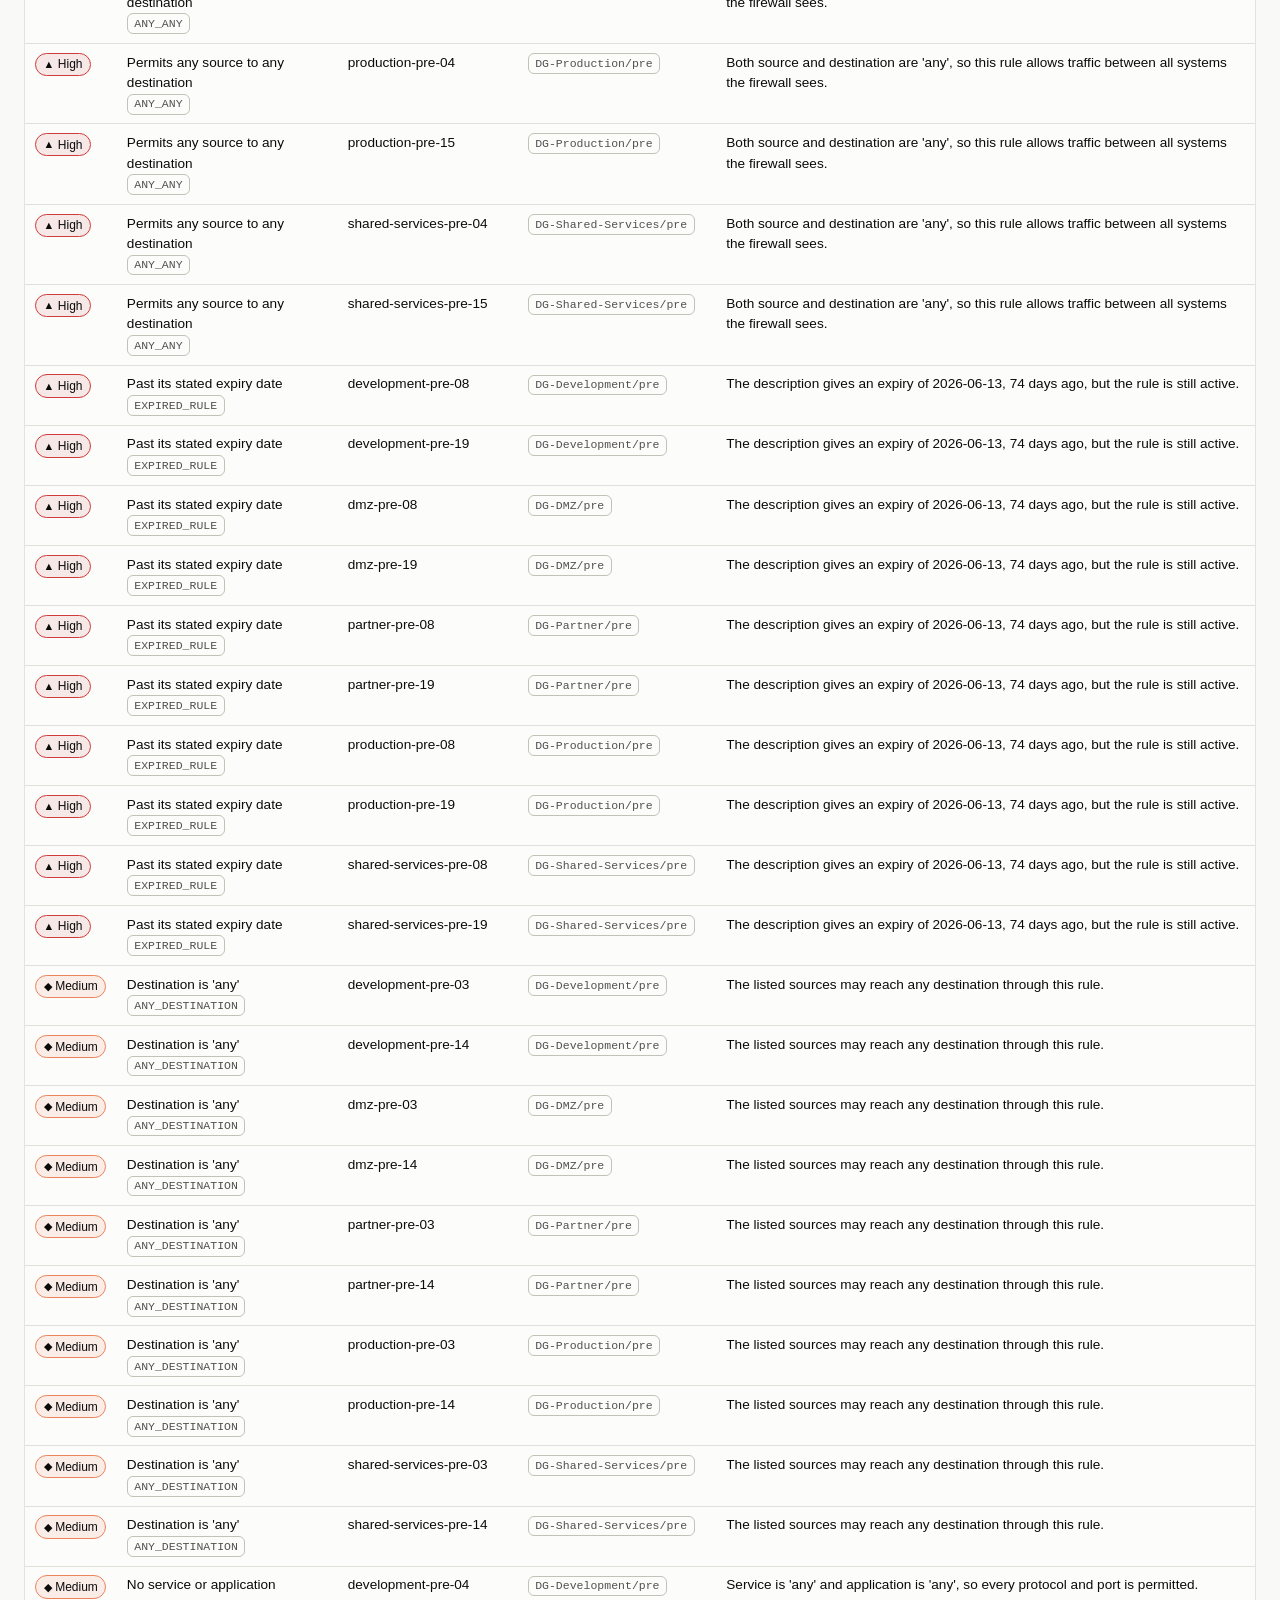
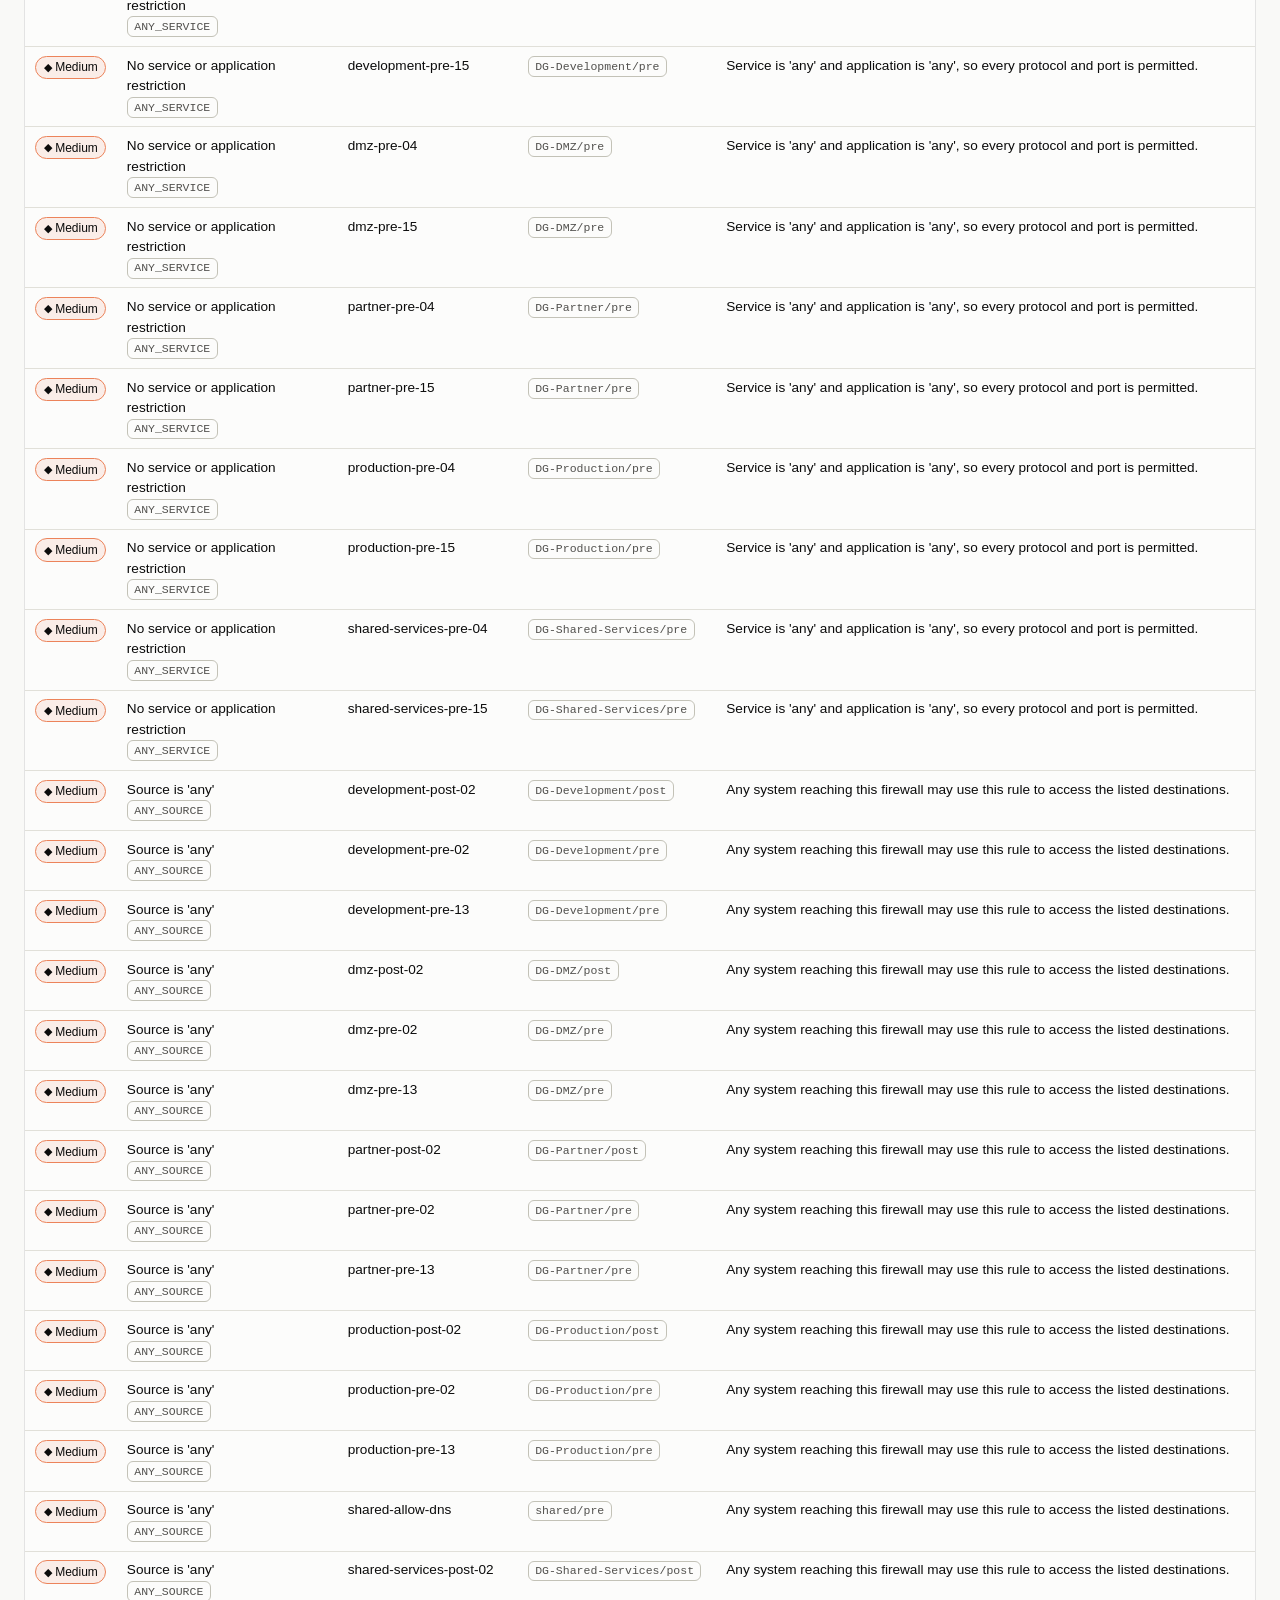
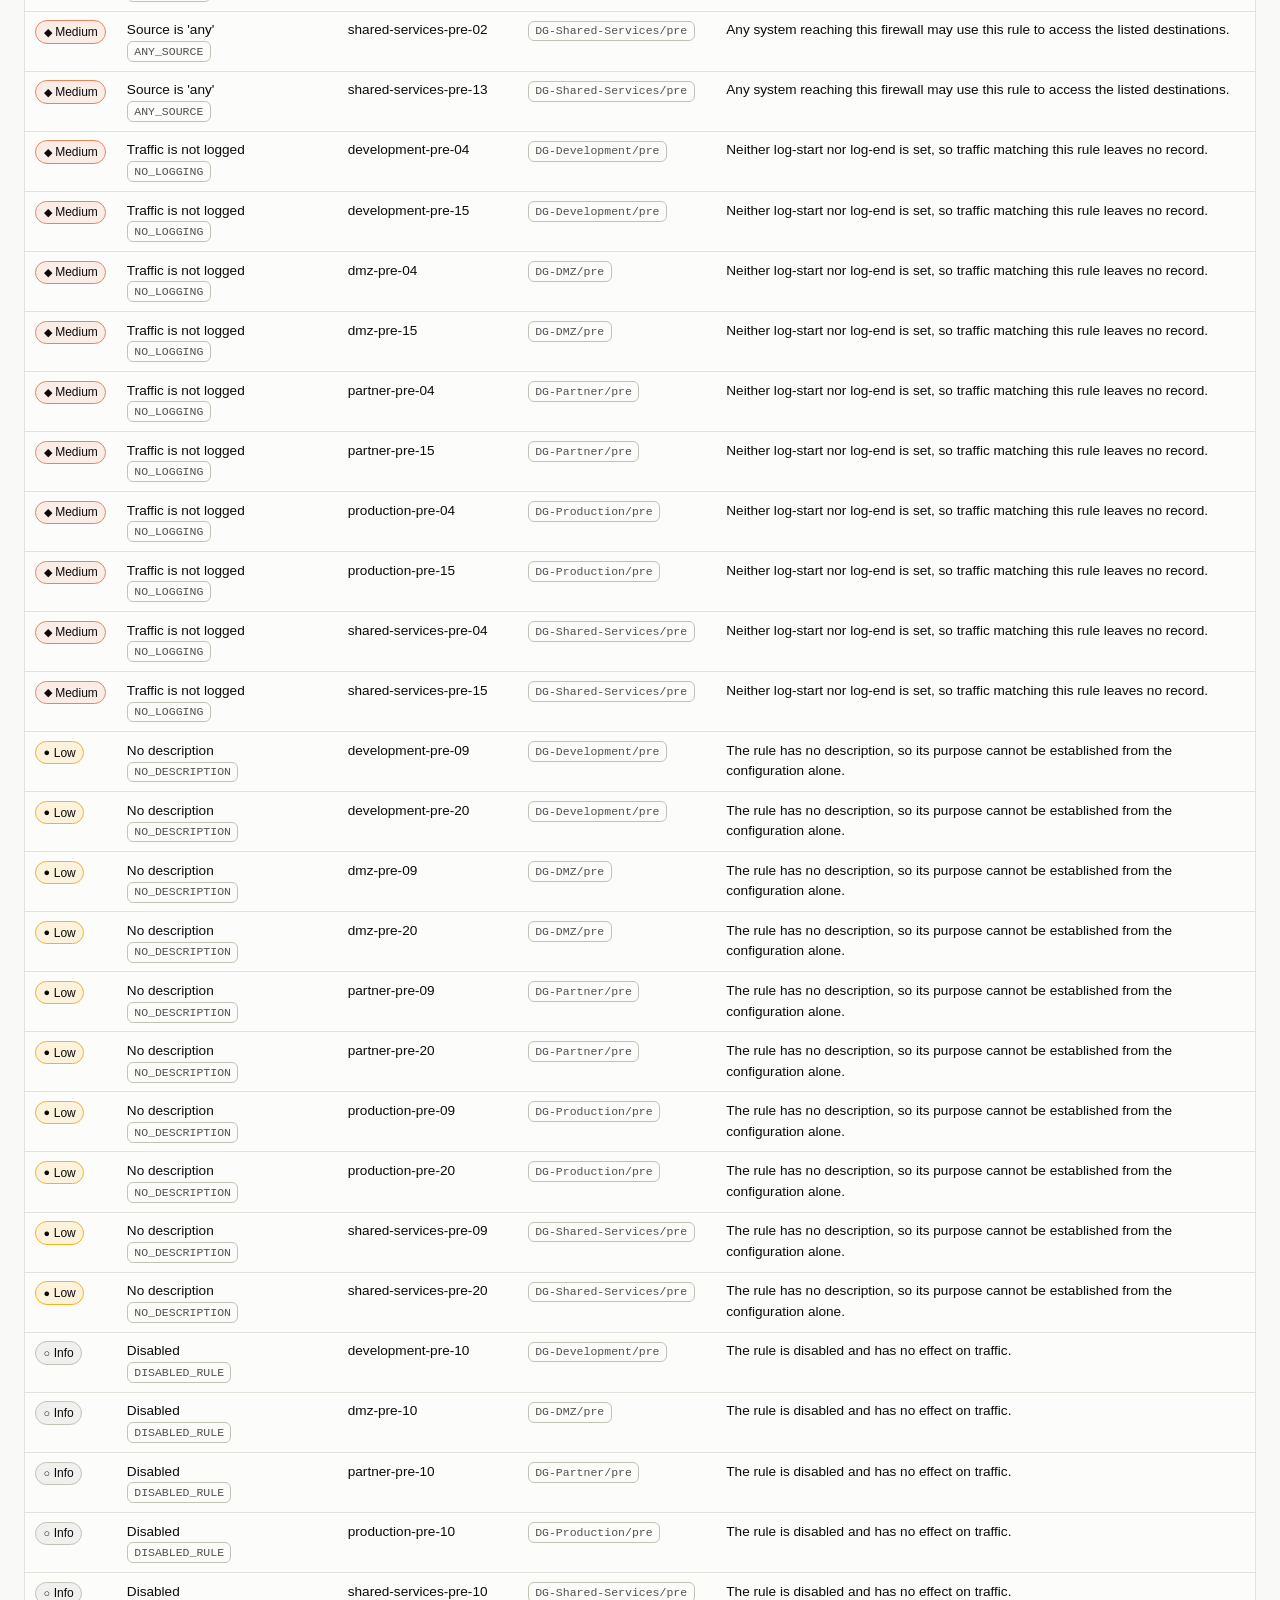
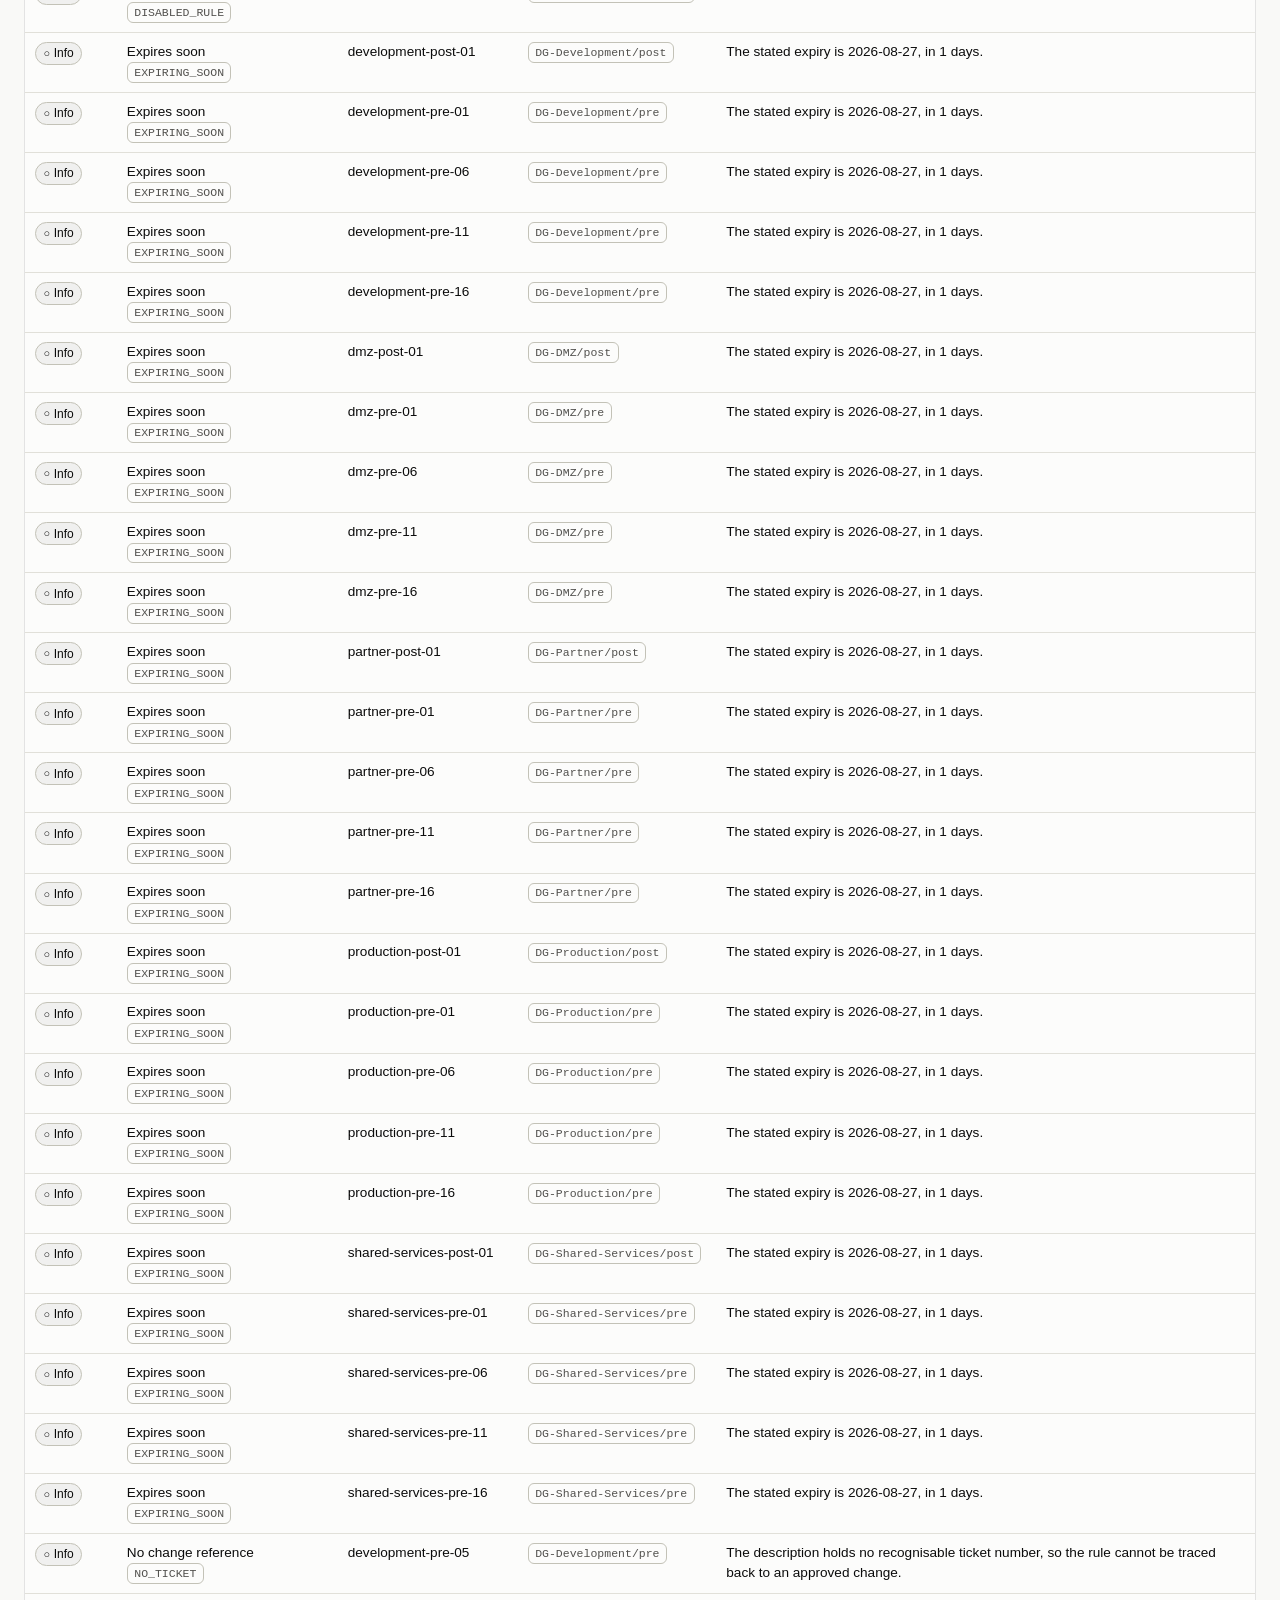
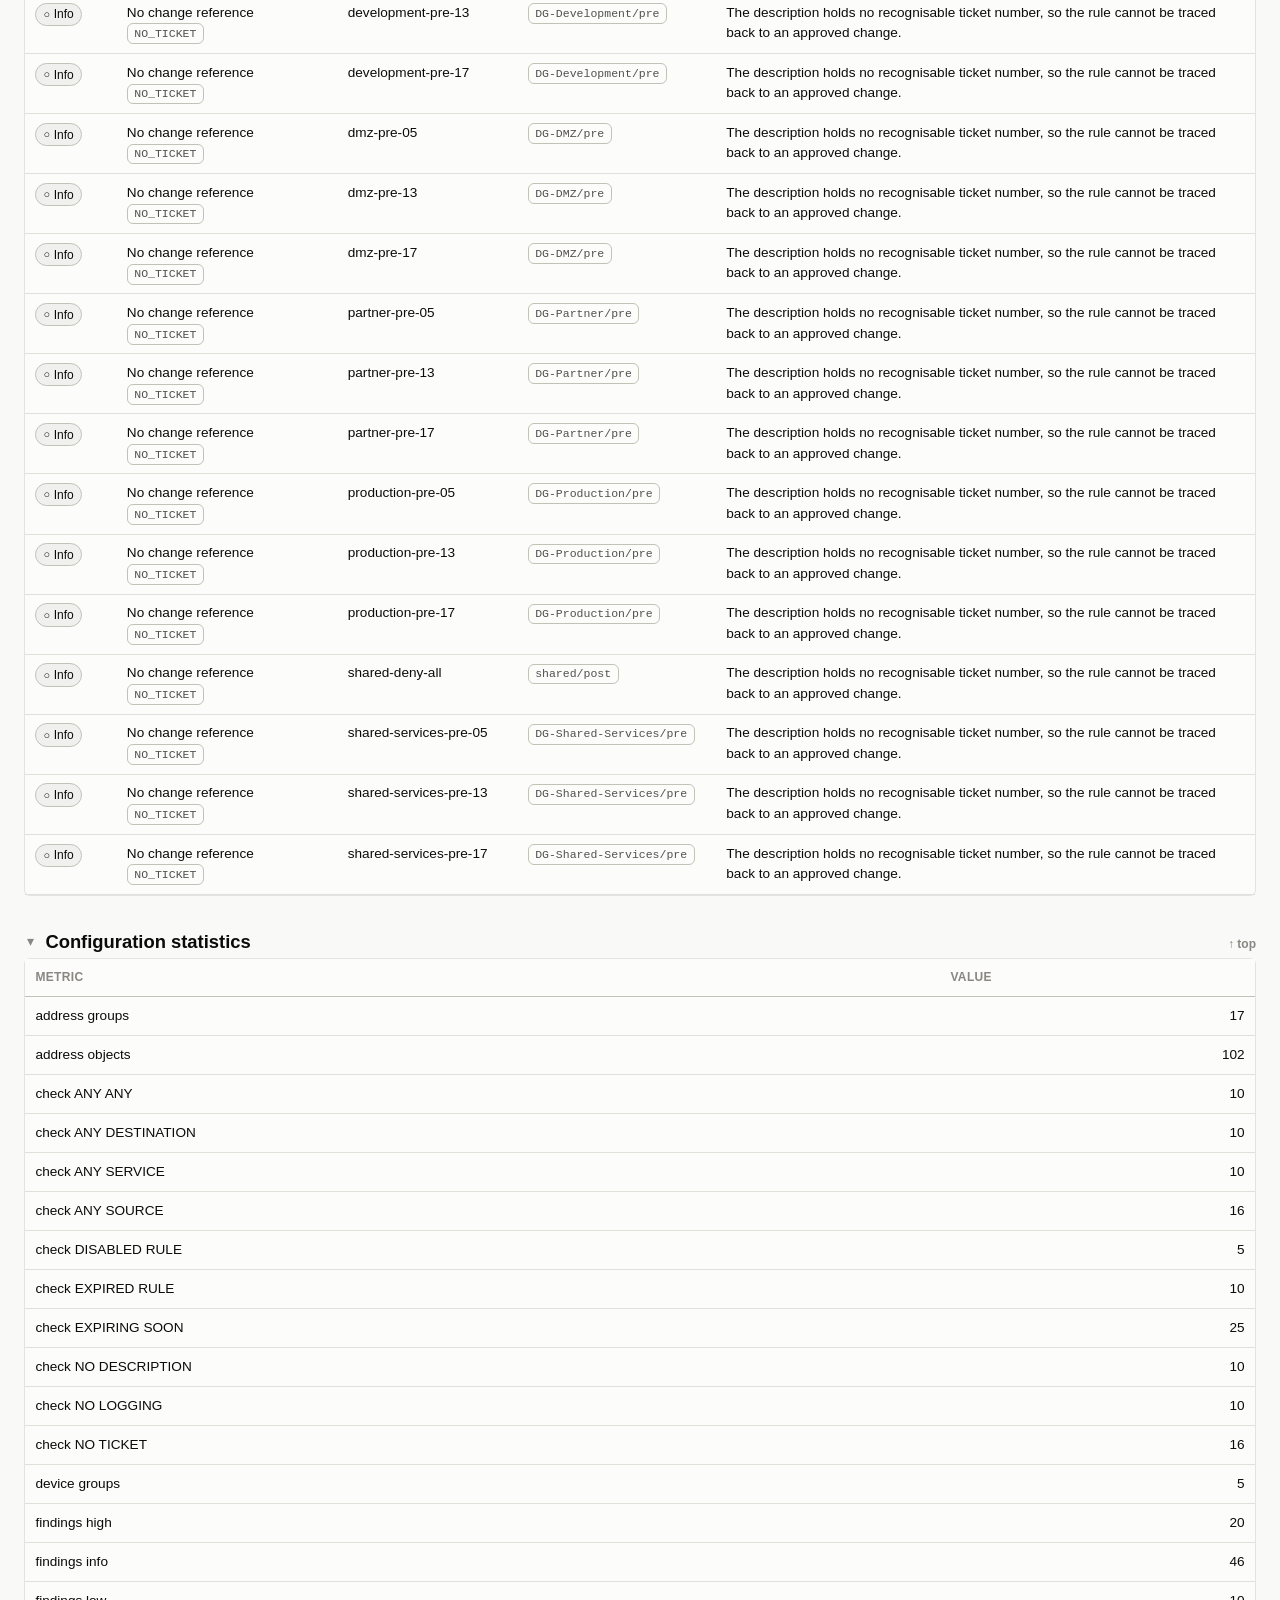
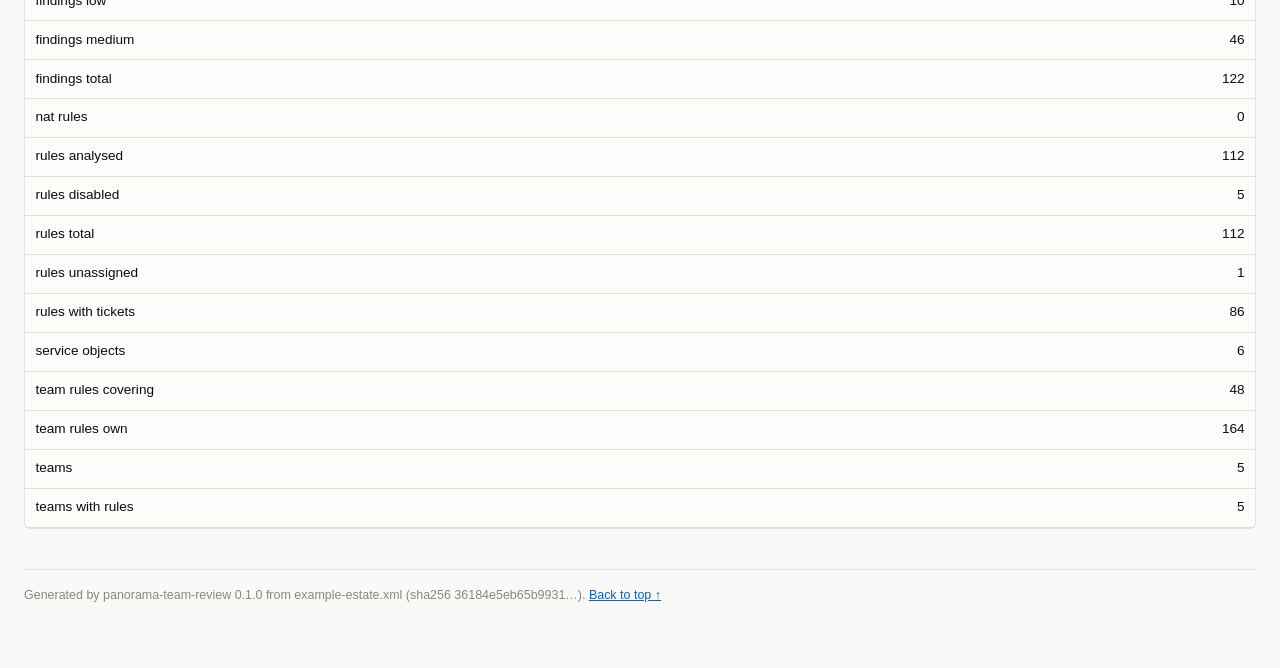
==== commit 13ed4eba: "ci: bump pre-commit hook revisions" ====
--- a/example/reports/00_OVERVIEW_all-teams.html
+++ b/example/reports/00_OVERVIEW_all-teams.html
@@ -745,7 +745,7 @@
     <div class="subject">Overview across all teams · Example Corp</div>
     <div class="provenance">
       <span><b>Configuration:</b> example-estate.xml</span>
-<span><b>Backup from:</b> 2026-08-27 00:01</span>      <span><b>Generated:</b> 2026-08-27 00:01</span>
+<span><b>Backup from:</b> 2026-08-26 23:14</span>      <span><b>Generated:</b> 2026-08-26 23:14</span>
 <span><b>PAN-OS:</b> 11.1.0</span>      <span><b>Tool:</b> panorama-team-review 0.1.0</span>
     </div>
 
@@ -1247,70 +1247,70 @@
               <td>Past its stated expiry date<br><span class="pill mono">EXPIRED_RULE</span></td>
               <td class="name">development-pre-08</td>
               <td><span class="pill mono">DG-Development/pre</span></td>
-              <td>The description gives an expiry of 2026-06-13, 75 days ago, but the rule is still active.</td>
+              <td>The description gives an expiry of 2026-06-13, 74 days ago, but the rule is still active.</td>
             </tr>
             <tr>
               <td><span class="badge sev-high"><span class="icon" aria-hidden="true">▲</span>High</span></td>
               <td>Past its stated expiry date<br><span class="pill mono">EXPIRED_RULE</span></td>
               <td class="name">development-pre-19</td>
               <td><span class="pill mono">DG-Development/pre</span></td>
-              <td>The description gives an expiry of 2026-06-13, 75 days ago, but the rule is still active.</td>
+              <td>The description gives an expiry of 2026-06-13, 74 days ago, but the rule is still active.</td>
             </tr>
             <tr>
               <td><span class="badge sev-high"><span class="icon" aria-hidden="true">▲</span>High</span></td>
               <td>Past its stated expiry date<br><span class="pill mono">EXPIRED_RULE</span></td>
               <td class="name">dmz-pre-08</td>
               <td><span class="pill mono">DG-DMZ/pre</span></td>
-              <td>The description gives an expiry of 2026-06-13, 75 days ago, but the rule is still active.</td>
+              <td>The description gives an expiry of 2026-06-13, 74 days ago, but the rule is still active.</td>
             </tr>
             <tr>
               <td><span class="badge sev-high"><span class="icon" aria-hidden="true">▲</span>High</span></td>
               <td>Past its stated expiry date<br><span class="pill mono">EXPIRED_RULE</span></td>
               <td class="name">dmz-pre-19</td>
               <td><span class="pill mono">DG-DMZ/pre</span></td>
-              <td>The description gives an expiry of 2026-06-13, 75 days ago, but the rule is still active.</td>
+              <td>The description gives an expiry of 2026-06-13, 74 days ago, but the rule is still active.</td>
             </tr>
             <tr>
               <td><span class="badge sev-high"><span class="icon" aria-hidden="true">▲</span>High</span></td>
               <td>Past its stated expiry date<br><span class="pill mono">EXPIRED_RULE</span></td>
               <td class="name">partner-pre-08</td>
               <td><span class="pill mono">DG-Partner/pre</span></td>
-              <td>The description gives an expiry of 2026-06-13, 75 days ago, but the rule is still active.</td>
+              <td>The description gives an expiry of 2026-06-13, 74 days ago, but the rule is still active.</td>
             </tr>
             <tr>
               <td><span class="badge sev-high"><span class="icon" aria-hidden="true">▲</span>High</span></td>
               <td>Past its stated expiry date<br><span class="pill mono">EXPIRED_RULE</span></td>
               <td class="name">partner-pre-19</td>
               <td><span class="pill mono">DG-Partner/pre</span></td>
-              <td>The description gives an expiry of 2026-06-13, 75 days ago, but the rule is still active.</td>
+              <td>The description gives an expiry of 2026-06-13, 74 days ago, but the rule is still active.</td>
             </tr>
             <tr>
               <td><span class="badge sev-high"><span class="icon" aria-hidden="true">▲</span>High</span></td>
               <td>Past its stated expiry date<br><span class="pill mono">EXPIRED_RULE</span></td>
               <td class="name">production-pre-08</td>
               <td><span class="pill mono">DG-Production/pre</span></td>
-              <td>The description gives an expiry of 2026-06-13, 75 days ago, but the rule is still active.</td>
+              <td>The description gives an expiry of 2026-06-13, 74 days ago, but the rule is still active.</td>
             </tr>
             <tr>
               <td><span class="badge sev-high"><span class="icon" aria-hidden="true">▲</span>High</span></td>
               <td>Past its stated expiry date<br><span class="pill mono">EXPIRED_RULE</span></td>
               <td class="name">production-pre-19</td>
               <td><span class="pill mono">DG-Production/pre</span></td>
-              <td>The description gives an expiry of 2026-06-13, 75 days ago, but the rule is still active.</td>
+              <td>The description gives an expiry of 2026-06-13, 74 days ago, but the rule is still active.</td>
             </tr>
             <tr>
               <td><span class="badge sev-high"><span class="icon" aria-hidden="true">▲</span>High</span></td>
               <td>Past its stated expiry date<br><span class="pill mono">EXPIRED_RULE</span></td>
               <td class="name">shared-services-pre-08</td>
               <td><span class="pill mono">DG-Shared-Services/pre</span></td>
-              <td>The description gives an expiry of 2026-06-13, 75 days ago, but the rule is still active.</td>
+              <td>The description gives an expiry of 2026-06-13, 74 days ago, but the rule is still active.</td>
             </tr>
             <tr>
               <td><span class="badge sev-high"><span class="icon" aria-hidden="true">▲</span>High</span></td>
               <td>Past its stated expiry date<br><span class="pill mono">EXPIRED_RULE</span></td>
               <td class="name">shared-services-pre-19</td>
               <td><span class="pill mono">DG-Shared-Services/pre</span></td>
-              <td>The description gives an expiry of 2026-06-13, 75 days ago, but the rule is still active.</td>
+              <td>The description gives an expiry of 2026-06-13, 74 days ago, but the rule is still active.</td>
             </tr>
             <tr>
               <td><span class="badge sev-medium"><span class="icon" aria-hidden="true">◆</span>Medium</span></td>
@@ -1744,175 +1744,175 @@
               <td>Expires soon<br><span class="pill mono">EXPIRING_SOON</span></td>
               <td class="name">development-post-01</td>
               <td><span class="pill mono">DG-Development/post</span></td>
-              <td>The stated expiry is 2026-08-27, in 0 days.</td>
+              <td>The stated expiry is 2026-08-27, in 1 days.</td>
             </tr>
             <tr>
               <td><span class="badge sev-info"><span class="icon" aria-hidden="true">○</span>Info</span></td>
               <td>Expires soon<br><span class="pill mono">EXPIRING_SOON</span></td>
               <td class="name">development-pre-01</td>
               <td><span class="pill mono">DG-Development/pre</span></td>
-              <td>The stated expiry is 2026-08-27, in 0 days.</td>
+              <td>The stated expiry is 2026-08-27, in 1 days.</td>
             </tr>
             <tr>
               <td><span class="badge sev-info"><span class="icon" aria-hidden="true">○</span>Info</span></td>
               <td>Expires soon<br><span class="pill mono">EXPIRING_SOON</span></td>
               <td class="name">development-pre-06</td>
               <td><span class="pill mono">DG-Development/pre</span></td>
-              <td>The stated expiry is 2026-08-27, in 0 days.</td>
+              <td>The stated expiry is 2026-08-27, in 1 days.</td>
             </tr>
             <tr>
               <td><span class="badge sev-info"><span class="icon" aria-hidden="true">○</span>Info</span></td>
               <td>Expires soon<br><span class="pill mono">EXPIRING_SOON</span></td>
               <td class="name">development-pre-11</td>
               <td><span class="pill mono">DG-Development/pre</span></td>
-              <td>The stated expiry is 2026-08-27, in 0 days.</td>
+              <td>The stated expiry is 2026-08-27, in 1 days.</td>
             </tr>
             <tr>
               <td><span class="badge sev-info"><span class="icon" aria-hidden="true">○</span>Info</span></td>
               <td>Expires soon<br><span class="pill mono">EXPIRING_SOON</span></td>
               <td class="name">development-pre-16</td>
               <td><span class="pill mono">DG-Development/pre</span></td>
-              <td>The stated expiry is 2026-08-27, in 0 days.</td>
+              <td>The stated expiry is 2026-08-27, in 1 days.</td>
             </tr>
             <tr>
               <td><span class="badge sev-info"><span class="icon" aria-hidden="true">○</span>Info</span></td>
               <td>Expires soon<br><span class="pill mono">EXPIRING_SOON</span></td>
               <td class="name">dmz-post-01</td>
               <td><span class="pill mono">DG-DMZ/post</span></td>
-              <td>The stated expiry is 2026-08-27, in 0 days.</td>
+              <td>The stated expiry is 2026-08-27, in 1 days.</td>
             </tr>
             <tr>
               <td><span class="badge sev-info"><span class="icon" aria-hidden="true">○</span>Info</span></td>
               <td>Expires soon<br><span class="pill mono">EXPIRING_SOON</span></td>
               <td class="name">dmz-pre-01</td>
               <td><span class="pill mono">DG-DMZ/pre</span></td>
-              <td>The stated expiry is 2026-08-27, in 0 days.</td>
+              <td>The stated expiry is 2026-08-27, in 1 days.</td>
             </tr>
             <tr>
               <td><span class="badge sev-info"><span class="icon" aria-hidden="true">○</span>Info</span></td>
               <td>Expires soon<br><span class="pill mono">EXPIRING_SOON</span></td>
               <td class="name">dmz-pre-06</td>
               <td><span class="pill mono">DG-DMZ/pre</span></td>
-              <td>The stated expiry is 2026-08-27, in 0 days.</td>
+              <td>The stated expiry is 2026-08-27, in 1 days.</td>
             </tr>
             <tr>
               <td><span class="badge sev-info"><span class="icon" aria-hidden="true">○</span>Info</span></td>
               <td>Expires soon<br><span class="pill mono">EXPIRING_SOON</span></td>
               <td class="name">dmz-pre-11</td>
               <td><span class="pill mono">DG-DMZ/pre</span></td>
-              <td>The stated expiry is 2026-08-27, in 0 days.</td>
+              <td>The stated expiry is 2026-08-27, in 1 days.</td>
             </tr>
             <tr>
               <td><span class="badge sev-info"><span class="icon" aria-hidden="true">○</span>Info</span></td>
               <td>Expires soon<br><span class="pill mono">EXPIRING_SOON</span></td>
               <td class="name">dmz-pre-16</td>
               <td><span class="pill mono">DG-DMZ/pre</span></td>
-              <td>The stated expiry is 2026-08-27, in 0 days.</td>
+              <td>The stated expiry is 2026-08-27, in 1 days.</td>
             </tr>
             <tr>
               <td><span class="badge sev-info"><span class="icon" aria-hidden="true">○</span>Info</span></td>
               <td>Expires soon<br><span class="pill mono">EXPIRING_SOON</span></td>
               <td class="name">partner-post-01</td>
               <td><span class="pill mono">DG-Partner/post</span></td>
-              <td>The stated expiry is 2026-08-27, in 0 days.</td>
+              <td>The stated expiry is 2026-08-27, in 1 days.</td>
             </tr>
             <tr>
               <td><span class="badge sev-info"><span class="icon" aria-hidden="true">○</span>Info</span></td>
               <td>Expires soon<br><span class="pill mono">EXPIRING_SOON</span></td>
               <td class="name">partner-pre-01</td>
               <td><span class="pill mono">DG-Partner/pre</span></td>
-              <td>The stated expiry is 2026-08-27, in 0 days.</td>
+              <td>The stated expiry is 2026-08-27, in 1 days.</td>
             </tr>
             <tr>
               <td><span class="badge sev-info"><span class="icon" aria-hidden="true">○</span>Info</span></td>
               <td>Expires soon<br><span class="pill mono">EXPIRING_SOON</span></td>
               <td class="name">partner-pre-06</td>
               <td><span class="pill mono">DG-Partner/pre</span></td>
-              <td>The stated expiry is 2026-08-27, in 0 days.</td>
+              <td>The stated expiry is 2026-08-27, in 1 days.</td>
             </tr>
             <tr>
               <td><span class="badge sev-info"><span class="icon" aria-hidden="true">○</span>Info</span></td>
               <td>Expires soon<br><span class="pill mono">EXPIRING_SOON</span></td>
               <td class="name">partner-pre-11</td>
               <td><span class="pill mono">DG-Partner/pre</span></td>
-              <td>The stated expiry is 2026-08-27, in 0 days.</td>
+              <td>The stated expiry is 2026-08-27, in 1 days.</td>
             </tr>
             <tr>
               <td><span class="badge sev-info"><span class="icon" aria-hidden="true">○</span>Info</span></td>
               <td>Expires soon<br><span class="pill mono">EXPIRING_SOON</span></td>
               <td class="name">partner-pre-16</td>
               <td><span class="pill mono">DG-Partner/pre</span></td>
-              <td>The stated expiry is 2026-08-27, in 0 days.</td>
+              <td>The stated expiry is 2026-08-27, in 1 days.</td>
             </tr>
             <tr>
               <td><span class="badge sev-info"><span class="icon" aria-hidden="true">○</span>Info</span></td>
               <td>Expires soon<br><span class="pill mono">EXPIRING_SOON</span></td>
               <td class="name">production-post-01</td>
               <td><span class="pill mono">DG-Production/post</span></td>
-              <td>The stated expiry is 2026-08-27, in 0 days.</td>
+              <td>The stated expiry is 2026-08-27, in 1 days.</td>
             </tr>
             <tr>
               <td><span class="badge sev-info"><span class="icon" aria-hidden="true">○</span>Info</span></td>
               <td>Expires soon<br><span class="pill mono">EXPIRING_SOON</span></td>
               <td class="name">production-pre-01</td>
               <td><span class="pill mono">DG-Production/pre</span></td>
-              <td>The stated expiry is 2026-08-27, in 0 days.</td>
+              <td>The stated expiry is 2026-08-27, in 1 days.</td>
             </tr>
             <tr>
               <td><span class="badge sev-info"><span class="icon" aria-hidden="true">○</span>Info</span></td>
               <td>Expires soon<br><span class="pill mono">EXPIRING_SOON</span></td>
               <td class="name">production-pre-06</td>
               <td><span class="pill mono">DG-Production/pre</span></td>
-              <td>The stated expiry is 2026-08-27, in 0 days.</td>
+              <td>The stated expiry is 2026-08-27, in 1 days.</td>
             </tr>
             <tr>
               <td><span class="badge sev-info"><span class="icon" aria-hidden="true">○</span>Info</span></td>
               <td>Expires soon<br><span class="pill mono">EXPIRING_SOON</span></td>
               <td class="name">production-pre-11</td>
               <td><span class="pill mono">DG-Production/pre</span></td>
-              <td>The stated expiry is 2026-08-27, in 0 days.</td>
+              <td>The stated expiry is 2026-08-27, in 1 days.</td>
             </tr>
             <tr>
               <td><span class="badge sev-info"><span class="icon" aria-hidden="true">○</span>Info</span></td>
               <td>Expires soon<br><span class="pill mono">EXPIRING_SOON</span></td>
               <td class="name">production-pre-16</td>
               <td><span class="pill mono">DG-Production/pre</span></td>
-              <td>The stated expiry is 2026-08-27, in 0 days.</td>
+              <td>The stated expiry is 2026-08-27, in 1 days.</td>
             </tr>
             <tr>
               <td><span class="badge sev-info"><span class="icon" aria-hidden="true">○</span>Info</span></td>
               <td>Expires soon<br><span class="pill mono">EXPIRING_SOON</span></td>
               <td class="name">shared-services-post-01</td>
               <td><span class="pill mono">DG-Shared-Services/post</span></td>
-              <td>The stated expiry is 2026-08-27, in 0 days.</td>
+              <td>The stated expiry is 2026-08-27, in 1 days.</td>
             </tr>
             <tr>
               <td><span class="badge sev-info"><span class="icon" aria-hidden="true">○</span>Info</span></td>
               <td>Expires soon<br><span class="pill mono">EXPIRING_SOON</span></td>
               <td class="name">shared-services-pre-01</td>
               <td><span class="pill mono">DG-Shared-Services/pre</span></td>
-              <td>The stated expiry is 2026-08-27, in 0 days.</td>
+              <td>The stated expiry is 2026-08-27, in 1 days.</td>
             </tr>
             <tr>
               <td><span class="badge sev-info"><span class="icon" aria-hidden="true">○</span>Info</span></td>
               <td>Expires soon<br><span class="pill mono">EXPIRING_SOON</span></td>
               <td class="name">shared-services-pre-06</td>
               <td><span class="pill mono">DG-Shared-Services/pre</span></td>
-              <td>The stated expiry is 2026-08-27, in 0 days.</td>
+              <td>The stated expiry is 2026-08-27, in 1 days.</td>
             </tr>
             <tr>
               <td><span class="badge sev-info"><span class="icon" aria-hidden="true">○</span>Info</span></td>
               <td>Expires soon<br><span class="pill mono">EXPIRING_SOON</span></td>
               <td class="name">shared-services-pre-11</td>
               <td><span class="pill mono">DG-Shared-Services/pre</span></td>
-              <td>The stated expiry is 2026-08-27, in 0 days.</td>
+              <td>The stated expiry is 2026-08-27, in 1 days.</td>
             </tr>
             <tr>
               <td><span class="badge sev-info"><span class="icon" aria-hidden="true">○</span>Info</span></td>
               <td>Expires soon<br><span class="pill mono">EXPIRING_SOON</span></td>
               <td class="name">shared-services-pre-16</td>
               <td><span class="pill mono">DG-Shared-Services/pre</span></td>
-              <td>The stated expiry is 2026-08-27, in 0 days.</td>
+              <td>The stated expiry is 2026-08-27, in 1 days.</td>
             </tr>
             <tr>
               <td><span class="badge sev-info"><span class="icon" aria-hidden="true">○</span>Info</span></td>
@@ -2426,4 +2426,4 @@
 })();
 </script>
 </body>
-</html>+</html>
